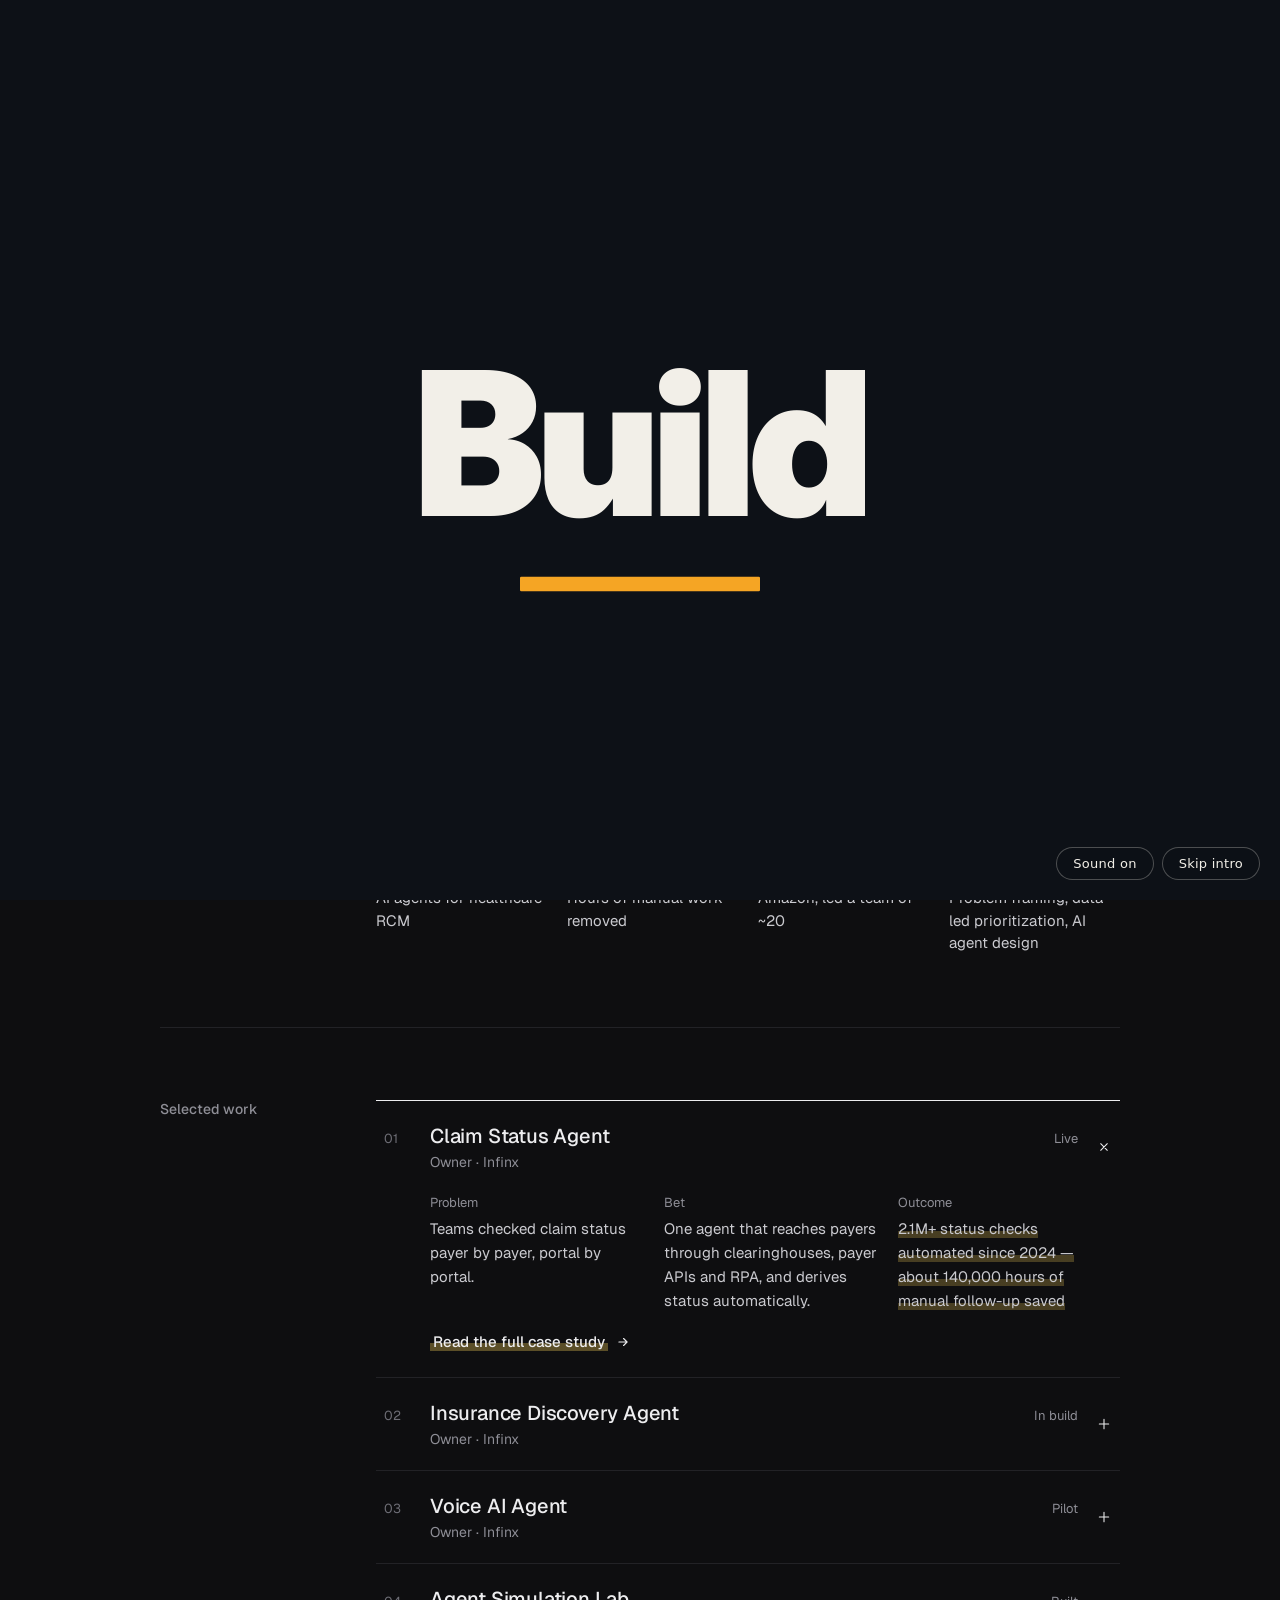
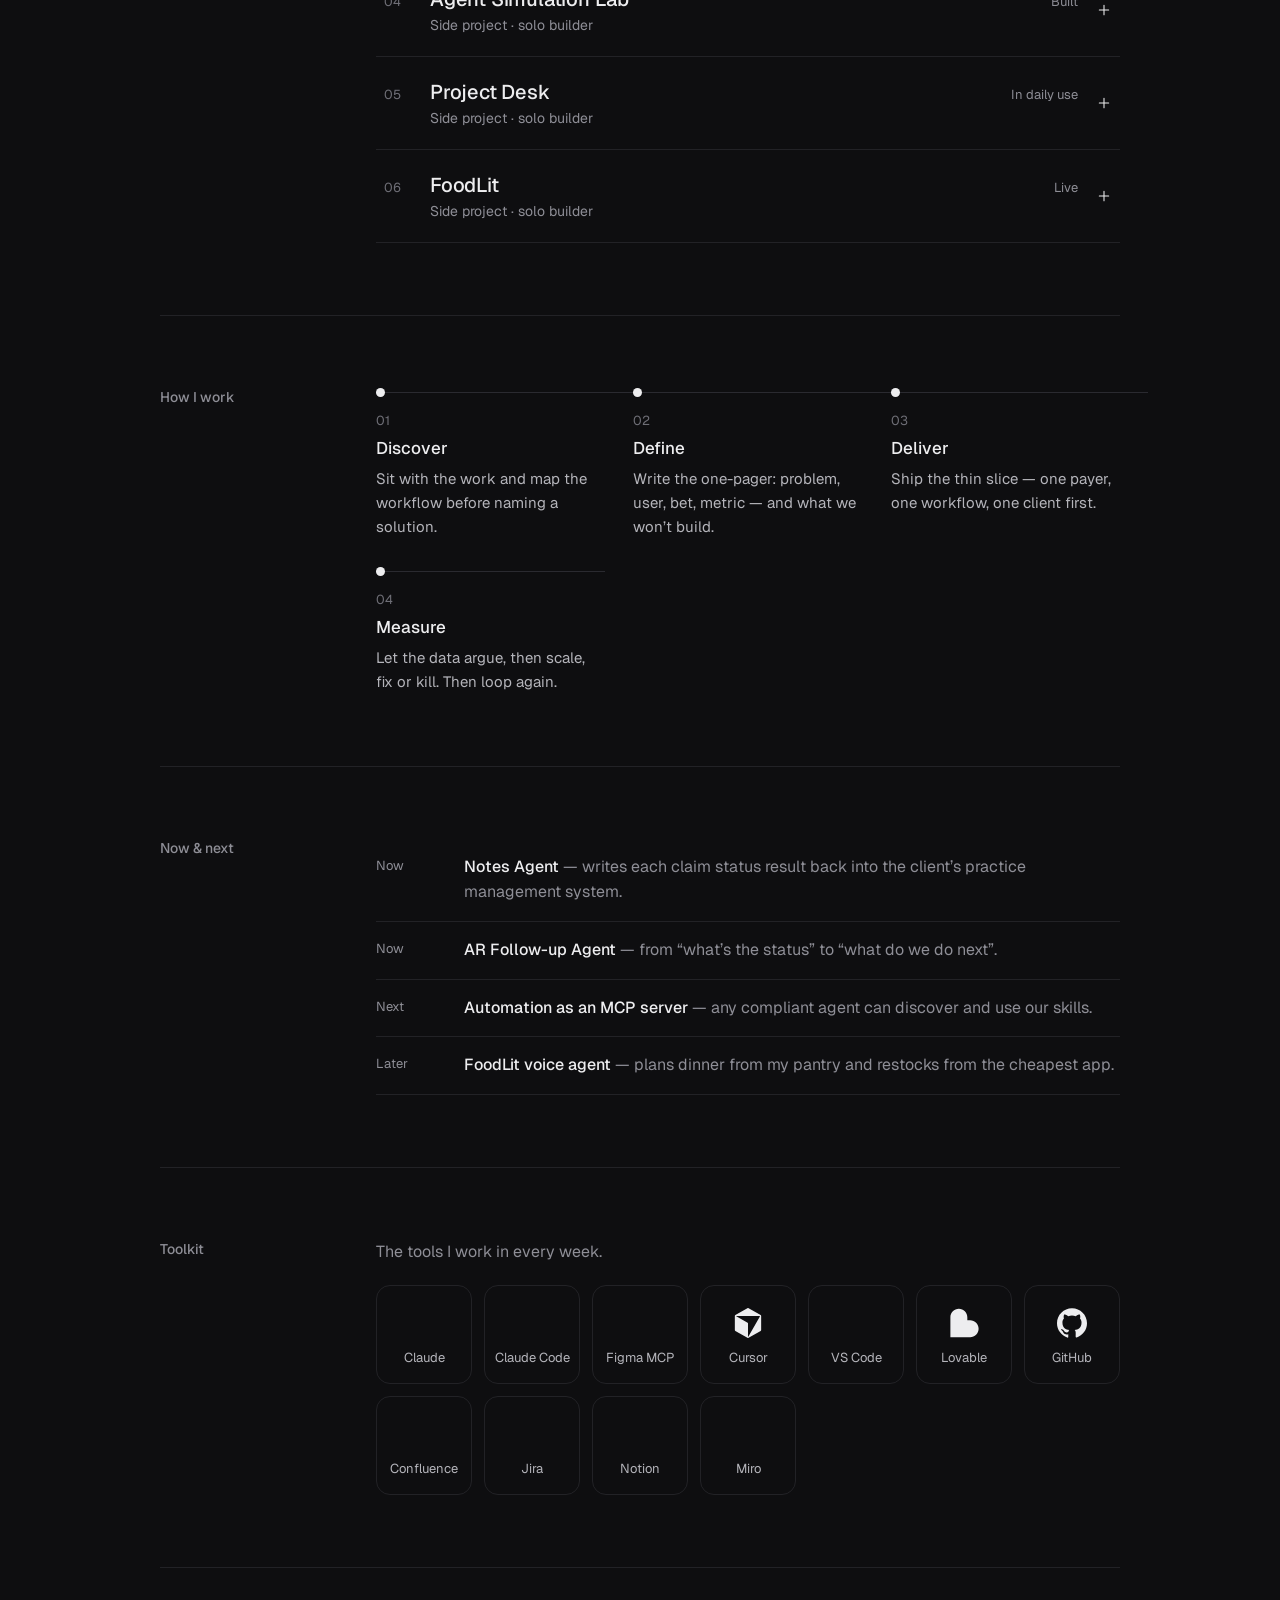
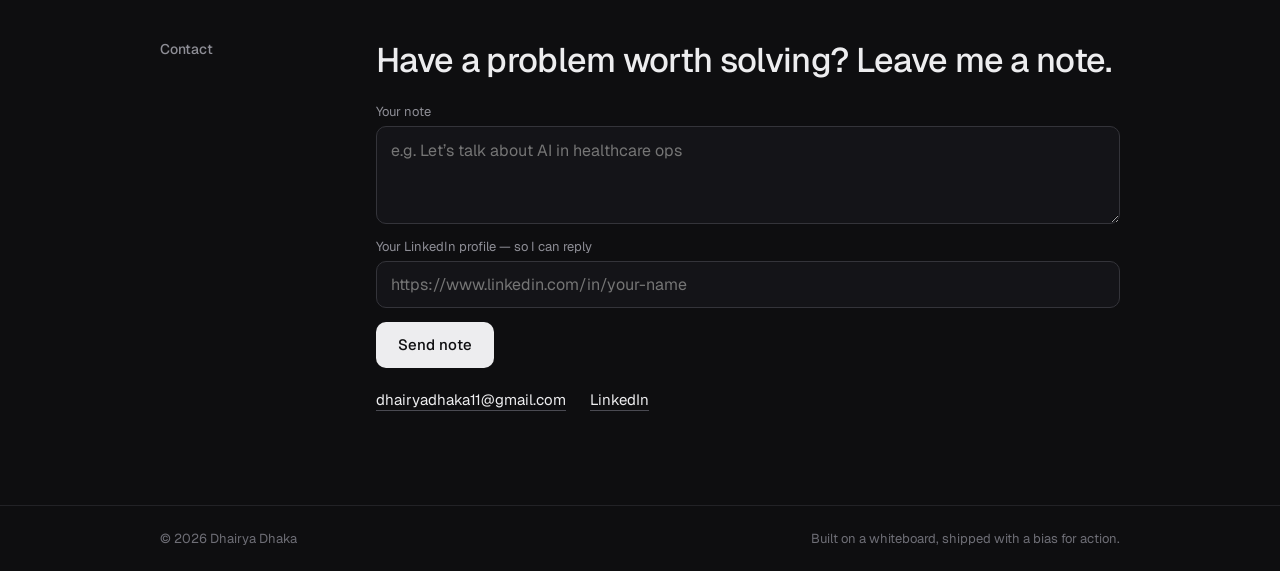
==== index.html @ f106514f "Add Toolkit section with tool logos to the homepage Co-Authored-By: Claude Opus 5.5 <noreply@anthrop" ====
<!doctype html>
<html lang="en">
<head>
<meta charset="utf-8">
<meta name="viewport" content="width=device-width, initial-scale=1">
<script src="intro/intro.js" data-design="build"></script>
<title>Dhairya Dhaka — Product Manager</title>
<meta name="description" content="Dhairya Dhaka — Product Manager building AI agents for healthcare operations.">
<link rel="preconnect" href="https://fonts.googleapis.com">
<link href="https://fonts.googleapis.com/css2?family=Geist:wght@300;400;500;600&amp;family=Caveat:wght@600&amp;display=swap" rel="stylesheet">
<style>
body{margin:0;background:#FFFFFF}
html{scroll-behavior:smooth}
section[id]{scroll-margin-top:84px}
a{color:inherit}
button{font:inherit;color:inherit}
.m-link{text-decoration:none;color:#6B6B70;transition:color .15s ease}
.m-link:hover{color:#18181B}
.m-row{transition:background .2s ease}
.m-row:hover{background:#FAFAF8}
.m-acc{display:grid;grid-template-rows:0fr;transition:grid-template-rows .45s cubic-bezier(.2,.8,.2,1),opacity .3s ease;opacity:0}
.m-acc.open{grid-template-rows:1fr;opacity:1}
.m-acc>div{overflow:hidden}
.m-plus{transition:transform .35s cubic-bezier(.2,.8,.2,1)}
.m-plus.open{transform:rotate(45deg)}
.m-btn{transition:transform .2s ease,background .2s ease}
.m-btn:hover{transform:translateY(-1px)}
@supports (animation-timeline: view()){
.m-in{animation:mIn linear both;animation-timeline:view();animation-range:entry 0% cover 22%}
@keyframes mIn{from{opacity:0;translate:0 24px}to{opacity:1;translate:0 0}}
}
/* ---------- motion ---------- */
.h-up{animation:hUp .8s cubic-bezier(.2,.8,.2,1) backwards;animation-delay:var(--d,0s)}
@keyframes hUp{from{opacity:0;translate:0 18px}}
.w{display:inline-block;overflow:hidden;vertical-align:bottom;padding-bottom:.12em;margin-bottom:-.12em}
.w>span{display:inline-block;animation:wUp .9s cubic-bezier(.2,.8,.2,1) backwards;animation-delay:var(--d,0s)}
@keyframes wUp{from{transform:translateY(115%)}}
.hl-sweep{background-repeat:no-repeat;background-size:100% 100%;animation:hlSweep .9s cubic-bezier(.65,0,.35,1) backwards;animation-delay:1.05s}
@keyframes hlSweep{from{background-size:0% 100%}}
.ph-in{animation:phIn 1.2s cubic-bezier(.2,.8,.2,1) backwards .25s}
@keyframes phIn{from{clip-path:inset(100% 0 0 0 round 14px);scale:1.08}to{clip-path:inset(0 0 0 0 round 14px);scale:1}}
.ph-tilt{transition:transform .5s cubic-bezier(.2,.8,.2,1);will-change:transform}
.tag-pop{animation:tagPop .6s cubic-bezier(.34,1.56,.64,1) backwards 1.3s;transition:rotate .3s ease}
@keyframes tagPop{from{opacity:0;transform:scale(.4)}}
figure:hover .tag-pop{rotate:3deg}
.m-nav{position:relative}
.m-nav::after{content:"";position:absolute;left:0;right:0;bottom:-6px;height:1.5px;background:#18181B;transform:scaleX(0);transform-origin:left;transition:transform .35s cubic-bezier(.2,.8,.2,1)}
.m-nav:hover::after,.m-nav.is-active::after{transform:scaleX(1)}
.m-link.is-active{color:#18181B}
.m-progress{position:absolute;left:0;right:0;bottom:-1px;height:2px;background:#18181B;transform:scaleX(0);transform-origin:0 50%}
.m-sec{position:relative}
.m-sec::before{content:"";position:absolute;left:0;top:-1px;height:1px;width:160px;background:#18181B;transform:scaleX(0);transform-origin:left}
.m-row .m-title{display:inline-block;transition:transform .35s cubic-bezier(.2,.8,.2,1)}
.m-row:hover .m-title{transform:translateX(6px)}
.m-row .m-num{transition:color .2s ease}
.m-row:hover .m-num{color:#18181B}
.m-btn svg{transition:transform .25s cubic-bezier(.2,.8,.2,1)}
a.m-case svg{transition:transform .25s cubic-bezier(.2,.8,.2,1)}
a.m-case:hover svg{transform:translateX(4px)}
a.m-case{text-decoration:underline;text-underline-offset:5px;text-decoration-color:transparent;transition:text-decoration-color .2s ease}
a.m-case:hover{text-decoration-color:currentColor}
.m-btn:hover svg{transform:translateX(3px)}
.m-field{transition:border-color .2s ease,box-shadow .25s ease}
.m-field:focus{outline:none;border-color:#18181B;box-shadow:0 0 0 4px rgba(24,24,27,0.08)}
.m-step{position:relative;padding-top:24px}
.m-step::before{content:"";position:absolute;left:0;right:-28px;top:4px;height:1px;background:#E4E4E0}
.m-step:last-child::before{right:0}
.m-dot{position:absolute;left:0;top:0;width:9px;height:9px;border-radius:50%;background:#18181B}
@supports (animation-timeline: scroll()){
.m-progress{animation:mProg linear both;animation-timeline:scroll(root)}
@keyframes mProg{to{transform:scaleX(1)}}
}
@supports (animation-timeline: view()){
.m-sec::before{animation:mRule linear both;animation-timeline:view();animation-range:entry 10% cover 30%}
@keyframes mRule{to{transform:scaleX(1)}}
.m-st{animation:mIn linear both;animation-timeline:view();animation-range:entry calc(var(--i,0) * 4%) cover calc(18% + var(--i,0) * 4%)}
.m-dot{animation:mDot linear both;animation-timeline:view();animation-range:entry calc(20% + var(--i,0) * 6%) cover calc(30% + var(--i,0) * 6%)}
@keyframes mDot{from{transform:scale(0)}to{transform:scale(1)}}
}
.m-tool{transition:border-color .2s ease,background .2s ease}
.m-tool:hover{border-color:#C9C9C4;background:#FAFAF8}
.m-logo{display:block;width:30px;height:30px;background:currentColor;-webkit-mask:var(--logo) center/contain no-repeat;mask:var(--logo) center/contain no-repeat;transition:transform .35s cubic-bezier(.2,.8,.2,1)}
.m-tool:hover .m-logo{transform:translateY(-2px)}
.m-theme{opacity:.75;transition:opacity .2s ease,transform .35s cubic-bezier(.2,.8,.2,1)}
.m-theme:hover{opacity:1;transform:rotate(-18deg)}
@media (prefers-reduced-motion: reduce){
html{scroll-behavior:auto}
*,*::before,*::after{animation:none !important;transition:none !important}
}
</style>
</head>
<body>
<div id="root"></div>
<script src="assets/react.production.min.js"></script>
<script src="assets/react-dom.production.min.js"></script>
<script>

var h=React.createElement;
function L(S,p){var parts=p.split('.'),v=S;for(var i=0;i<parts.length;i++){if(v==null)return undefined;v=v[parts[i]];}return v;}
function T(v){return v==null||v===false?'':String(v);}
function ST(css){var o={};if(!css)return o;String(css).split(';').forEach(function(d){var i=d.indexOf(':');if(i<0)return;var k=d.slice(0,i).trim(),v=d.slice(i+1).trim();if(!k)return;if(k.indexOf('--')!==0){if(k.indexOf('-webkit-')===0)k='Webkit'+k.slice(8);else if(k.indexOf('-moz-')===0)k='Moz'+k.slice(5);k=k.replace(/-([a-z])/g,function(m,c){return c.toUpperCase();});}o[k]=v;});return o;}
class DCLogic extends React.Component{render(){var S=this.renderVals();return TEMPLATE(S);}}
function TEMPLATE(S){return h("div",{style:ST("font-family: 'Geist', system-ui, sans-serif; color: #18181B; background: #FFFFFF; min-height: 100vh")},h("header",{style:ST("position: sticky; top: 0; z-index: 50; background: rgba(255,255,255,0.88); backdrop-filter: blur(10px); -webkit-backdrop-filter: blur(10px); border-bottom: 1px solid #EFEFEC")},h("nav",{style:ST("max-width: 960px; margin: 0 auto; padding: 16px 24px; display: flex; flex-wrap: wrap; justify-content: space-between; align-items: center; gap: 12px")},h("a",{"href":"#top","onClick":L(S,"jump"),style:ST("text-decoration: none; display: flex; align-items: center; gap: 10px; font-weight: 500; font-size: 15px")},h("span",{"aria-hidden":"true",style:ST("width: 14px; height: 14px; background: #FFE58A; border: 1px solid #18181B; rotate: -6deg")}),"Dhairya Dhaka"),h("div",{style:ST("display: flex; flex-wrap: wrap; gap: 24px; font-size: 14px")},h("a",{"className":("m-link m-nav "+T(L(S,"nav.about"))+""),"href":"#about","onClick":L(S,"jump")},"About"),h("a",{"className":("m-link m-nav "+T(L(S,"nav.work"))+""),"href":"#work","onClick":L(S,"jump")},"Work"),h("a",{"className":("m-link m-nav "+T(L(S,"nav.approach"))+""),"href":"#approach","onClick":L(S,"jump")},"Approach"),h("a",{"className":("m-link m-nav "+T(L(S,"nav.now"))+""),"href":"#now","onClick":L(S,"jump")},"Now"),h("a",{"className":("m-link m-nav "+T(L(S,"nav.contact"))+""),"href":"#contact","onClick":L(S,"jump"),style:ST("color: #18181B; font-weight: 500")},"Contact"),h("a",{"className":"m-theme","href":"dark.html",ref:L(S,"setThemeLink"),"onClick":L(S,"themeClick"),"aria-label":"Switch to dark mode","title":"Switch to dark mode",style:ST("display: inline-flex; align-items: center; justify-content: center; width: 34px; height: 34px; margin: -8px 0; border: 1px solid currentColor; border-radius: 999px; color: #18181B; text-decoration: none")},h("svg",{"width":"16","height":"16","viewBox":"0 0 24 24","fill":"none","stroke":"currentColor","strokeWidth":"1.8","strokeLinecap":"round","strokeLinejoin":"round","aria-hidden":"true"},h("path",{"d":"M20 14.5A8 8 0 0 1 9.5 4a8 8 0 1 0 10.5 10.5z"}))))),h("div",{"className":"m-progress","aria-hidden":"true"})),h("main",{style:ST("max-width: 960px; margin: 0 auto; padding: 0 24px")},h("section",{"id":"top",style:ST("padding: 112px 0 96px; display: flex; flex-wrap: wrap; gap: 40px; align-items: flex-end; justify-content: space-between")},h("div",{style:ST("flex: 1 1 480px; min-width: 0; display: flex; flex-direction: column; gap: 24px")},h("span",{"className":"h-up",style:ST("--d: .05s; font-size: 14px; color: #6B6B70")},"Product Manager · Pune, India"),h("h1",{style:ST("margin: 0; font-size: clamp(40px, 6vw, 64px); font-weight: 500; line-height: 1.05; letter-spacing: -0.035em")},h("span",{"className":"w"},h("span",{style:ST("--d: .12s")},"I"))," ",h("span",{"className":"w"},h("span",{style:ST("--d: .18s")},"turn"))," ",h("span",{"className":"w"},h("span",{style:ST("--d: .24s")},"messy"))," ",h("span",{"className":"w"},h("span",{style:ST("--d: .30s")},"whiteboards"))," ",h("span",{"className":"w"},h("span",{style:ST("--d: .36s")},"into"))," ",h("span",{"className":"w"},h("span",{style:ST("--d: .44s")},h("span",{"className":"hl-sweep",style:ST("background: linear-gradient(transparent 60%, #FFE58A 60%); padding: 0 2px")},"shipped products.")))),h("p",{"className":"h-up",style:ST("--d: .6s; margin: 0; font-size: 18px; line-height: 1.65; color: #4A4A50; max-width: 520px")},"Product Manager at Infinx Healthcare, building AI agents that take the busywork out of healthcare revenue cycle."),h("div",{"className":"h-up",style:ST("--d: .75s; display: flex; flex-wrap: wrap; gap: 20px; align-items: center; margin-top: 4px")},h("a",{"className":"m-btn","href":"#work","onClick":L(S,"jump"),style:ST("text-decoration: none; background: #18181B; color: #FFFFFF; font-size: 15px; font-weight: 500; padding: 13px 20px; border-radius: 10px; display: inline-flex; align-items: center; gap: 8px")},"See my work ",h("svg",{"width":"14","height":"14","viewBox":"0 0 24 24","fill":"none","stroke":"currentColor","strokeWidth":"2","strokeLinecap":"round","strokeLinejoin":"round","aria-hidden":"true"},h("path",{"d":"M5 12h14M13 6l6 6-6 6"}))),h("a",{"className":"m-link","href":"#contact","onClick":L(S,"jump"),style:ST("font-size: 15px; color: #18181B; text-decoration: underline; text-underline-offset: 5px; text-decoration-color: #C9C9C4")},"Get in touch"))),h("figure",{"className":"ph-tilt",ref:L(S,"setFig"),"onMouseMove":L(S,"tilt"),"onMouseLeave":L(S,"untilt"),style:ST("flex: 0 0 auto; margin: 0; position: relative")},h("img",{"className":"ph-in","src":"assets/dhairya.jpg","alt":"Portrait of Dhairya Dhaka",style:ST("display: block; width: 200px; height: 240px; object-fit: cover; object-position: 50% 28%; border-radius: 14px; filter: grayscale(1)")}),h("figcaption",{"className":"tag-pop",style:ST("position: absolute; right: -14px; bottom: -18px; font-family: 'Caveat', cursive; font-size: 22px; background: #FFE58A; padding: 2px 10px; rotate: -4deg")},"hi, I’m Dhairya"))),h("section",{"id":"about","className":"m-in m-sec",style:ST("padding: 72px 0; border-top: 1px solid #EFEFEC; display: flex; flex-wrap: wrap; gap: 24px 56px")},h("h2",{style:ST("flex: 0 0 160px; margin: 0; font-size: 14px; font-weight: 500; color: #6B6B70")},"About"),h("div",{style:ST("flex: 1 1 480px; min-width: 0; display: flex; flex-direction: column; gap: 18px; font-size: 17px; line-height: 1.75; color: #33333A")},h("p",{style:ST("margin: 0")},"I own the Claim Status Agent at Infinx, work on the Eligibility & Benefits Agent, and build AI agents that take repetitive work off revenue cycle and prior authorization teams."),h("p",{style:ST("margin: 0")},"Before product, I led a team of ~20 in quality operations at Amazon. That’s where I learned to obsess over defects, process and the customer on the other end."),h("dl",{style:ST("margin: 12px 0 0; display: grid; grid-template-columns: repeat(auto-fit, minmax(150px, 1fr)); gap: 20px; font-size: 15px; line-height: 1.5")},h("div",null,h("dt",{style:ST("font-size: 13px; color: #6B6B70; margin-bottom: 4px")},"Focus"),h("dd",{style:ST("margin: 0")},"AI agents for healthcare RCM")),h("div",null,h("dt",{style:ST("font-size: 13px; color: #6B6B70; margin-bottom: 4px")},"North star"),h("dd",{style:ST("margin: 0")},"Hours of manual follow-up removed")),h("div",null,h("dt",{style:ST("font-size: 13px; color: #6B6B70; margin-bottom: 4px")},"Before"),h("dd",{style:ST("margin: 0")},"Amazon, led a team of ~20"))))),h("section",{"id":"work","className":"m-in m-sec",style:ST("padding: 72px 0; border-top: 1px solid #EFEFEC; display: flex; flex-wrap: wrap; gap: 24px 56px")},h("h2",{style:ST("flex: 0 0 160px; margin: 0; font-size: 14px; font-weight: 500; color: #6B6B70")},"Selected work"),h("div",{style:ST("flex: 1 1 480px; min-width: 0; display: flex; flex-direction: column; border-top: 1px solid #18181B")},(L(S,"cases")||[]).map(function(it,i){return (function(S){return h(React.Fragment,{key:i},h("div",{"className":"m-st",style:ST(("--i: "+T(L(S,"$index"))+"; border-bottom: 1px solid #EFEFEC"))},h("button",{"type":"button","className":"m-row","onClick":L(S,"c.toggle"),"aria-expanded":L(S,"c.expanded"),style:ST("width: 100%; background: transparent; border: 0; padding: 22px 8px; display: flex; align-items: baseline; gap: 18px; text-align: left; cursor: pointer")},h("span",{"className":"m-num",style:ST("flex: 0 0 28px; font-size: 13px; color: #9A9AA0")},T(L(S,"c.num"))),h("span",{style:ST("flex: 1 1 auto; min-width: 0; display: flex; flex-direction: column; gap: 4px")},h("span",{"className":"m-title",style:ST("font-size: 20px; font-weight: 500; letter-spacing: -0.01em")},T(L(S,"c.title"))),h("span",{style:ST("font-size: 14px; color: #6B6B70")},T(L(S,"c.role")))),h("span",{style:ST("flex: 0 0 auto; font-size: 13px; color: #6B6B70; white-space: nowrap")},T(L(S,"c.status"))),h("svg",{"className":L(S,"c.plusCls"),"width":"16","height":"16","viewBox":"0 0 24 24","fill":"none","stroke":"#18181B","strokeWidth":"1.6","strokeLinecap":"round","aria-hidden":"true",style:ST("flex: 0 0 auto; align-self: center")},h("path",{"d":"M12 5v14M5 12h14"}))),h("div",{"className":L(S,"c.accCls")},h("div",null,h("div",{style:ST("padding: 0 8px 18px 54px; display: grid; grid-template-columns: repeat(auto-fit, minmax(180px, 1fr)); gap: 20px; font-size: 15px; line-height: 1.6; color: #33333A")},h("div",null,h("div",{style:ST("font-size: 13px; color: #6B6B70; margin-bottom: 4px")},"Problem"),T(L(S,"c.problem"))),h("div",null,h("div",{style:ST("font-size: 13px; color: #6B6B70; margin-bottom: 4px")},"Bet"),T(L(S,"c.bet"))),h("div",null,h("div",{style:ST("font-size: 13px; color: #6B6B70; margin-bottom: 4px")},"Outcome"),h("span",{style:ST("background: linear-gradient(transparent 62%, #FFF1B8 62%)")},T(L(S,"c.outcome"))))),h("a",{"className":"m-case","href":L(S,"c.href"),style:ST("margin: 0 8px 26px 54px; text-decoration: none; display: inline-flex; align-items: center; gap: 8px; font-size: 15px; font-weight: 500")},"Read the full case study ",h("svg",{"width":"14","height":"14","viewBox":"0 0 24 24","fill":"none","stroke":"currentColor","strokeWidth":"2","strokeLinecap":"round","strokeLinejoin":"round","aria-hidden":"true"},h("path",{"d":"M5 12h14M13 6l6 6-6 6"})))))));})(Object.assign({},S,{"c":it,$index:i}));}))),h("section",{"id":"approach","className":"m-in m-sec",style:ST("padding: 72px 0; border-top: 1px solid #EFEFEC; display: flex; flex-wrap: wrap; gap: 24px 56px")},h("h2",{style:ST("flex: 0 0 160px; margin: 0; font-size: 14px; font-weight: 500; color: #6B6B70")},"How I work"),h("ol",{style:ST("flex: 1 1 480px; min-width: 0; margin: 0; padding: 0; list-style: none; display: grid; grid-template-columns: repeat(auto-fit, minmax(180px, 1fr)); gap: 28px")},h("li",{"className":"m-step m-st",style:ST("--i: 0; display: flex; flex-direction: column; gap: 8px")},h("span",{"className":"m-dot","aria-hidden":"true",style:ST("--i: 0")}),h("span",{style:ST("font-size: 13px; color: #9A9AA0")},"01"),h("span",{style:ST("font-size: 17px; font-weight: 500")},"Discover"),h("span",{style:ST("font-size: 15px; line-height: 1.6; color: #4A4A50")},"Sit with the work and map the workflow before naming a solution.")),h("li",{"className":"m-step m-st",style:ST("--i: 1; display: flex; flex-direction: column; gap: 8px")},h("span",{"className":"m-dot","aria-hidden":"true",style:ST("--i: 1")}),h("span",{style:ST("font-size: 13px; color: #9A9AA0")},"02"),h("span",{style:ST("font-size: 17px; font-weight: 500")},"Define"),h("span",{style:ST("font-size: 15px; line-height: 1.6; color: #4A4A50")},"Write the one-pager: problem, user, bet, metric — and what we won’t build.")),h("li",{"className":"m-step m-st",style:ST("--i: 2; display: flex; flex-direction: column; gap: 8px")},h("span",{"className":"m-dot","aria-hidden":"true",style:ST("--i: 2")}),h("span",{style:ST("font-size: 13px; color: #9A9AA0")},"03"),h("span",{style:ST("font-size: 17px; font-weight: 500")},"Deliver"),h("span",{style:ST("font-size: 15px; line-height: 1.6; color: #4A4A50")},"Ship the thin slice — one payer, one workflow, one client first.")),h("li",{"className":"m-step m-st",style:ST("--i: 3; display: flex; flex-direction: column; gap: 8px")},h("span",{"className":"m-dot","aria-hidden":"true",style:ST("--i: 3")}),h("span",{style:ST("font-size: 13px; color: #9A9AA0")},"04"),h("span",{style:ST("font-size: 17px; font-weight: 500")},"Measure"),h("span",{style:ST("font-size: 15px; line-height: 1.6; color: #4A4A50")},"Let the data argue, then scale, fix or kill. Then loop again.")))),h("section",{"id":"now","className":"m-in m-sec",style:ST("padding: 72px 0; border-top: 1px solid #EFEFEC; display: flex; flex-wrap: wrap; gap: 24px 56px")},h("h2",{style:ST("flex: 0 0 160px; margin: 0; font-size: 14px; font-weight: 500; color: #6B6B70")},"Now & next"),h("div",{style:ST("flex: 1 1 480px; min-width: 0; display: flex; flex-direction: column")},h("div",{"className":"m-st",style:ST("--i: 0; display: flex; flex-wrap: wrap; gap: 6px 24px; padding: 16px 0; border-bottom: 1px solid #EFEFEC")},h("span",{style:ST("flex: 0 0 64px; font-size: 13px; color: #6B6B70; padding-top: 2px")},"Now"),h("span",{style:ST("flex: 1 1 300px; font-size: 16px; line-height: 1.55")},h("strong",{style:ST("font-weight: 500")},"Notes Agent")," ",h("span",{style:ST("color: #6B6B70")},"— writes each claim status result back into the client’s practice management system."))),h("div",{"className":"m-st",style:ST("--i: 1; display: flex; flex-wrap: wrap; gap: 6px 24px; padding: 16px 0; border-bottom: 1px solid #EFEFEC")},h("span",{style:ST("flex: 0 0 64px; font-size: 13px; color: #6B6B70; padding-top: 2px")},"Now"),h("span",{style:ST("flex: 1 1 300px; font-size: 16px; line-height: 1.55")},h("strong",{style:ST("font-weight: 500")},"AR Follow-up Agent")," ",h("span",{style:ST("color: #6B6B70")},"— from “what’s the status” to “what do we do next”."))),h("div",{"className":"m-st",style:ST("--i: 2; display: flex; flex-wrap: wrap; gap: 6px 24px; padding: 16px 0; border-bottom: 1px solid #EFEFEC")},h("span",{style:ST("flex: 0 0 64px; font-size: 13px; color: #6B6B70; padding-top: 2px")},"Next"),h("span",{style:ST("flex: 1 1 300px; font-size: 16px; line-height: 1.55")},h("strong",{style:ST("font-weight: 500")},"Automation as an MCP server")," ",h("span",{style:ST("color: #6B6B70")},"— any compliant agent can discover and use our skills."))),h("div",{"className":"m-st",style:ST("--i: 3; display: flex; flex-wrap: wrap; gap: 6px 24px; padding: 16px 0; border-bottom: 1px solid #EFEFEC")},h("span",{style:ST("flex: 0 0 64px; font-size: 13px; color: #6B6B70; padding-top: 2px")},"Later"),h("span",{style:ST("flex: 1 1 300px; font-size: 16px; line-height: 1.55")},h("strong",{style:ST("font-weight: 500")},"FoodLit voice agent")," ",h("span",{style:ST("color: #6B6B70")},"— plans dinner from my pantry and restocks from the cheapest app."))))),h("section",{"id":"tools","className":"m-in m-sec",style:ST("padding: 72px 0; border-top: 1px solid #EFEFEC; display: flex; flex-wrap: wrap; gap: 24px 56px")},h("h2",{style:ST("flex: 0 0 160px; margin: 0; font-size: 14px; font-weight: 500; color: #6B6B70")},"Toolkit"),h("div",{style:ST("flex: 1 1 480px; min-width: 0; display: flex; flex-direction: column; gap: 20px")},h("p",{style:ST("margin: 0; font-size: 16px; line-height: 1.55; color: #6B6B70")},"The tools I work in every week."),h("ul",{style:ST("list-style: none; margin: 0; padding: 0; display: grid; grid-template-columns: repeat(auto-fill, minmax(96px, 1fr)); gap: 12px")},h("li",{"className":"m-tool m-st",style:ST("--i: 0; display: flex; flex-direction: column; align-items: center; gap: 12px; padding: 22px 8px 16px; border: 1px solid #EFEFEC; border-radius: 14px; text-align: center")},h("span",{"className":"m-logo","aria-hidden":"true",style:ST("--logo: url(assets/tools/claude.svg); color: #18181B")}),h("span",{style:ST("font-size: 13px; line-height: 1.3; color: #4A4A50")},"Claude")),h("li",{"className":"m-tool m-st",style:ST("--i: 1; display: flex; flex-direction: column; align-items: center; gap: 12px; padding: 22px 8px 16px; border: 1px solid #EFEFEC; border-radius: 14px; text-align: center")},h("span",{"className":"m-logo","aria-hidden":"true",style:ST("--logo: url(assets/tools/claudecode.svg); color: #18181B")}),h("span",{style:ST("font-size: 13px; line-height: 1.3; color: #4A4A50")},"Claude Code")),h("li",{"className":"m-tool m-st",style:ST("--i: 2; display: flex; flex-direction: column; align-items: center; gap: 12px; padding: 22px 8px 16px; border: 1px solid #EFEFEC; border-radius: 14px; text-align: center")},h("span",{"className":"m-logo","aria-hidden":"true",style:ST("--logo: url(assets/tools/figma.svg); color: #18181B")}),h("span",{style:ST("font-size: 13px; line-height: 1.3; color: #4A4A50")},"Figma MCP")),h("li",{"className":"m-tool m-st",style:ST("--i: 3; display: flex; flex-direction: column; align-items: center; gap: 12px; padding: 22px 8px 16px; border: 1px solid #EFEFEC; border-radius: 14px; text-align: center")},h("span",{"className":"m-logo","aria-hidden":"true",style:ST("--logo: url(assets/tools/cursor.svg); color: #18181B")}),h("span",{style:ST("font-size: 13px; line-height: 1.3; color: #4A4A50")},"Cursor")),h("li",{"className":"m-tool m-st",style:ST("--i: 4; display: flex; flex-direction: column; align-items: center; gap: 12px; padding: 22px 8px 16px; border: 1px solid #EFEFEC; border-radius: 14px; text-align: center")},h("span",{"className":"m-logo","aria-hidden":"true",style:ST("--logo: url(assets/tools/vscode.svg); color: #18181B")}),h("span",{style:ST("font-size: 13px; line-height: 1.3; color: #4A4A50")},"VS Code")),h("li",{"className":"m-tool m-st",style:ST("--i: 5; display: flex; flex-direction: column; align-items: center; gap: 12px; padding: 22px 8px 16px; border: 1px solid #EFEFEC; border-radius: 14px; text-align: center")},h("span",{"className":"m-logo","aria-hidden":"true",style:ST("--logo: url(assets/tools/lovable.svg); color: #18181B")}),h("span",{style:ST("font-size: 13px; line-height: 1.3; color: #4A4A50")},"Lovable")),h("li",{"className":"m-tool m-st",style:ST("--i: 6; display: flex; flex-direction: column; align-items: center; gap: 12px; padding: 22px 8px 16px; border: 1px solid #EFEFEC; border-radius: 14px; text-align: center")},h("span",{"className":"m-logo","aria-hidden":"true",style:ST("--logo: url(assets/tools/github.svg); color: #18181B")}),h("span",{style:ST("font-size: 13px; line-height: 1.3; color: #4A4A50")},"GitHub")),h("li",{"className":"m-tool m-st",style:ST("--i: 7; display: flex; flex-direction: column; align-items: center; gap: 12px; padding: 22px 8px 16px; border: 1px solid #EFEFEC; border-radius: 14px; text-align: center")},h("span",{"className":"m-logo","aria-hidden":"true",style:ST("--logo: url(assets/tools/confluence.svg); color: #18181B")}),h("span",{style:ST("font-size: 13px; line-height: 1.3; color: #4A4A50")},"Confluence")),h("li",{"className":"m-tool m-st",style:ST("--i: 8; display: flex; flex-direction: column; align-items: center; gap: 12px; padding: 22px 8px 16px; border: 1px solid #EFEFEC; border-radius: 14px; text-align: center")},h("span",{"className":"m-logo","aria-hidden":"true",style:ST("--logo: url(assets/tools/jira.svg); color: #18181B")}),h("span",{style:ST("font-size: 13px; line-height: 1.3; color: #4A4A50")},"Jira")),h("li",{"className":"m-tool m-st",style:ST("--i: 9; display: flex; flex-direction: column; align-items: center; gap: 12px; padding: 22px 8px 16px; border: 1px solid #EFEFEC; border-radius: 14px; text-align: center")},h("span",{"className":"m-logo","aria-hidden":"true",style:ST("--logo: url(assets/tools/notion.svg); color: #18181B")}),h("span",{style:ST("font-size: 13px; line-height: 1.3; color: #4A4A50")},"Notion")),h("li",{"className":"m-tool m-st",style:ST("--i: 10; display: flex; flex-direction: column; align-items: center; gap: 12px; padding: 22px 8px 16px; border: 1px solid #EFEFEC; border-radius: 14px; text-align: center")},h("span",{"className":"m-logo","aria-hidden":"true",style:ST("--logo: url(assets/tools/miro.svg); color: #18181B")}),h("span",{style:ST("font-size: 13px; line-height: 1.3; color: #4A4A50")},"Miro"))))),h("section",{"id":"contact","className":"m-in m-sec",style:ST("padding: 72px 0 96px; border-top: 1px solid #EFEFEC; display: flex; flex-wrap: wrap; gap: 24px 56px")},h("h2",{style:ST("flex: 0 0 160px; margin: 0; font-size: 14px; font-weight: 500; color: #6B6B70")},"Contact"),h("div",{style:ST("flex: 1 1 480px; min-width: 0; display: flex; flex-direction: column; gap: 22px")},h("p",{style:ST("margin: 0; font-size: clamp(26px, 3.4vw, 34px); font-weight: 500; line-height: 1.2; letter-spacing: -0.02em")},"Have a problem worth solving? Leave me a note."),h("form",{"onSubmit":L(S,"submitNote"),"noValidate":true,style:ST("position: relative; display: flex; flex-direction: column; gap: 14px")},h("label",{"htmlFor":"m-note",style:ST("font-size: 13px; color: #6B6B70")},"Your note"),h("textarea",{"className":"m-field","id":"m-note","rows":"3","maxLength":"280","value":L(S,"draft"),"onChange":L(S,"onDraft"),"placeholder":"e.g. Let’s talk about AI in healthcare ops",style:ST("box-sizing: border-box; padding: 12px 14px; font: inherit; font-size: 16px; line-height: 1.5; border: 1px solid #D9D9D4; border-radius: 10px; background: #FFFFFF; color: #18181B; resize: vertical; margin-top: -8px")}),h("label",{"htmlFor":"m-li",style:ST("font-size: 13px; color: #6B6B70")},"Your LinkedIn profile — so I can reply"),h("input",{"className":"m-field","id":"m-li","type":"url","inputMode":"url","autoComplete":"url","value":L(S,"linkedin"),"onChange":L(S,"onLinkedin"),"placeholder":"https://www.linkedin.com/in/your-name","aria-invalid":L(S,"liInvalid"),"aria-describedby":"m-msg",style:ST(L(S,"liStyle"))}),h("input",{"type":"text","name":"_gotcha","tabIndex":"-1","autoComplete":"off","value":L(S,"gotcha"),"onChange":L(S,"onGotcha"),"aria-hidden":"true",style:ST("position: absolute; left: -9999px; width: 1px; height: 1px; opacity: 0")}),h("div",{style:ST("display: flex; flex-wrap: wrap; align-items: center; gap: 16px")},h("button",{"type":"submit","className":"m-btn","disabled":L(S,"sending"),style:ST("min-height: 46px; padding: 12px 22px; background: #18181B; color: #FFFFFF; border: 0; border-radius: 10px; font-size: 15px; font-weight: 500; cursor: pointer")},T(L(S,"submitLabel"))),h("span",{"id":"m-msg","role":"status","aria-live":"polite",style:ST(L(S,"msgStyle"))},T(L(S,"formMsg"))))),h("div",{style:ST("display: flex; flex-wrap: wrap; gap: 24px; font-size: 15px")},h("a",{"className":"m-link","href":"mailto:dhairyadhaka11@gmail.com",style:ST("color: #18181B; text-decoration: underline; text-underline-offset: 5px; text-decoration-color: #C9C9C4")},"dhairyadhaka11@gmail.com"),h("a",{"className":"m-link","href":"https://www.linkedin.com/in/dhairya-dhaka/","target":"_blank","rel":"noopener noreferrer",style:ST("color: #18181B; text-decoration: underline; text-underline-offset: 5px; text-decoration-color: #C9C9C4")},"LinkedIn"))))),h("footer",{style:ST("border-top: 1px solid #EFEFEC")},h("div",{style:ST("max-width: 960px; margin: 0 auto; padding: 24px; display: flex; flex-wrap: wrap; justify-content: space-between; gap: 8px; font-size: 13px; color: #9A9AA0")},h("span",null,"© 2026 Dhairya Dhaka"),h("span",null,"Built on a whiteboard, shipped with a bias for action."))));}
class Component extends DCLogic {
constructor(props) {
super(props);
this.state = { active: '', open: { csa: true }, draft: '', linkedin: '', gotcha: '', formStatus: 'idle', formMsg: '' };
// Formspree endpoint: notes + LinkedIn links are emailed to Dhairya.
this.formEndpoint = 'https://formspree.io/f/xppqdjok';
// Inside the Claude design canvas the network is blocked, so the form runs in preview mode there.
let host = '';
try { host = window.location.hostname || ''; } catch (err) {}
this.previewMode = !host || /claude\.ai|claudeusercontent|anthropic/i.test(host);
}
componentDidMount() {
// Auto theme: dark from 7 pm to 7 am in the visitor's own timezone, light otherwise.
// A manual choice (the sun/moon button) wins for the rest of the visit.
try {
let choice = null;
try { choice = window.sessionStorage.getItem('dd-theme-choice'); } catch (err) {}
const h = new Date().getHours();
const want = choice || ((h >= 19 || h < 7) ? 'dark' : 'light');
if (want !== 'light' && this.themeLink) { this.autoSwitch = true; this.themeLink.click(); }
} catch (err) {}
try {
const secs = Array.prototype.slice.call(document.querySelectorAll('section[id]'));
this.io = new IntersectionObserver((entries) => {
entries.forEach((en) => { if (en.isIntersecting && en.target.id !== this.state.active) this.setState({ active: en.target.id }); });
}, { rootMargin: '-45% 0px -50% 0px' });
secs.forEach((el) => this.io.observe(el));
} catch (err) {}
}
componentWillUnmount() { try { if (this.io) this.io.disconnect(); } catch (err) {} }
renderVals() {
const s = this.state;
const data = [
{ id: 'csa', href: 'claim-status-agent.html', num: '01', title: 'Claim Status Agent', role: 'Owner · Infinx', status: 'Live',
problem: 'Teams checked claim status payer by payer, portal by portal.',
bet: 'One agent that reaches payers through clearinghouses, payer APIs and RPA, and derives status automatically.',
outcome: '2.1M+ status checks automated since 2024 — about 140,000 hours of manual follow-up saved' },
{ id: 'discovery', href: 'insurance-discovery-agent.html', num: '02', title: 'Insurance Discovery Agent', role: 'Owner · Infinx', status: 'In build',
problem: 'Claims stall when a patient’s active coverage is unknown.',
bet: 'One agent orchestrating multiple discovery APIs, callable by any product.',
outcome: '[RESULT, e.g. coverage found rate]' },
{ id: 'voice', href: 'voice-ai-agent.html', num: '03', title: 'Voice AI Agent', role: 'Owner · Infinx', status: 'Pilot',
problem: 'Some answers only come from calling the payer — and waiting on hold.',
bet: 'AI voice vendors make the call; we route the request and read the result.',
outcome: '[RESULT, e.g. calls handled without a human]' },
{ id: 'simlab', href: 'agent-simulation-lab.html', num: '04', title: 'Agent Simulation Lab', role: 'Side project · solo builder', status: 'Built',
problem: 'PMs can ideate agents but can’t test them end to end without engineering time, test environments and real data.',
bet: 'Nine specialist AI agents take an idea from plain English to PRD, build it, and stress-test it against fake copies of the systems it touches.',
outcome: 'An idea goes from plain English to a scored, decided run in one sitting — targets: under 2 hours, 20+ scenarios in under 5 minutes' },
{ id: 'pdesk', href: 'project-desk.html', num: '05', title: 'Project Desk', role: 'Side project · solo builder', status: 'In daily use',
problem: 'Most PM work — research, analysis, decisions, unblocking — never becomes a ticket or a page, so it can’t be measured or shown.',
bet: 'One live PM operating system, kept current by scheduled agents that read metrics, tickets and docs through MCP and write the weekly summary.',
outcome: 'Five projects and seven clients on one screen, with an AI-written weekly status — built with Claude in a few days' },
{ id: 'foodlit', href: 'foodlit.html', num: '06', title: 'FoodLit', role: 'Side project · solo builder', status: 'Live',
problem: 'Ordering in is the easy default — and a delivered dish costs about twice what it takes to cook it at home.',
bet: 'Snap a dish, get the recipe, and buy what’s missing at the cheapest price across Zepto, Blinkit and Instamart.',
outcome: '61 meals cooked instead of ordered · ₹10,469 kept from delivery in 2 months' }
];
const cases = data.map((c) => {
const o = !!s.open[c.id];
return { ...c, expanded: o ? 'true' : 'false', accCls: 'm-acc' + (o ? ' open' : ''), plusCls: 'm-plus' + (o ? ' open' : ''),
toggle: () => this.setState({ open: { ...this.state.open, [c.id]: !this.state.open[c.id] } }) };
});
const liBad = s.formStatus === 'error-li';
const msgColor = s.formStatus === 'sent' ? '#1A7F45' : (s.formStatus.indexOf('error') === 0 ? '#C92A2F' : '#6B6B70');
const act = (id) => (s.active === id ? 'is-active' : '');
return {
setThemeLink: (el) => { this.themeLink = el; },
themeClick: () => {
if (this.autoSwitch) { this.autoSwitch = false; return; }
try { window.sessionStorage.setItem('dd-theme-choice', 'dark'); } catch (err) {}
},
nav: { about: act('about'), work: act('work'), approach: act('approach'), now: act('now'), contact: act('contact') },
setFig: (el) => { this.figEl = el; },
tilt: (e) => {
const el = this.figEl; if (!el) return;
let reduce = false;
try { reduce = window.matchMedia('(prefers-reduced-motion: reduce)').matches; } catch (err) {}
if (reduce) return;
const r = el.getBoundingClientRect();
const px = (e.clientX - r.left) / r.width - 0.5, py = (e.clientY - r.top) / r.height - 0.5;
el.style.transform = 'perspective(700px) rotateY(' + (px * 12).toFixed(2) + 'deg) rotateX(' + (-py * 12).toFixed(2) + 'deg) scale(1.02)';
},
untilt: () => { if (this.figEl) this.figEl.style.transform = ''; },
cases,
draft: s.draft, linkedin: s.linkedin, gotcha: s.gotcha, formMsg: s.formMsg,
liInvalid: liBad ? 'true' : 'false',
liStyle: 'box-sizing: border-box; min-height: 46px; padding: 12px 14px; font: inherit; font-size: 16px; border: 1px solid ' + (liBad ? '#C92A2F' : '#D9D9D4') + '; border-radius: 10px; background: #FFFFFF; color: #18181B; margin-top: -8px;',
msgStyle: 'font-size: 14px; color: ' + msgColor + ';',
sending: s.formStatus === 'sending',
submitLabel: s.formStatus === 'sending' ? 'Sending…' : (s.formStatus === 'sent' ? 'Sent ✓' : 'Send note'),
jump: (e) => {
const href = e.currentTarget.getAttribute('href') || '';
if (href.length < 2 || href.charAt(0) !== '#') return;
const el = document.getElementById(href.slice(1));
if (!el) return;
e.preventDefault();
let reduce = false;
try { reduce = window.matchMedia('(prefers-reduced-motion: reduce)').matches; } catch (err) {}
el.scrollIntoView({ behavior: reduce ? 'auto' : 'smooth', block: 'start' });
},
onDraft: (e) => this.setState({ draft: e.target.value, formStatus: this.state.formStatus === 'error-note' ? 'idle' : this.state.formStatus }),
onLinkedin: (e) => this.setState({ linkedin: e.target.value, formStatus: this.state.formStatus === 'error-li' ? 'idle' : this.state.formStatus }),
onGotcha: (e) => this.setState({ gotcha: e.target.value }),
submitNote: (e) => {
if (e && e.preventDefault) e.preventDefault();
if (this.state.formStatus === 'sending') return;
const note = (this.state.draft || '').trim();
let li = (this.state.linkedin || '').trim();
if (!note) { this.setState({ formStatus: 'error-note', formMsg: 'Write a note first.' }); return; }
if (li && !/^https?:\/\//i.test(li)) li = 'https://' + li;
const m = li.match(/^https?:\/\/([a-z]{2,3}\.)?linkedin\.com\/(in|pub)\/([A-Za-z0-9\-_%.]+)\/?(\?.*)?$/i);
if (!m) { this.setState({ formStatus: 'error-li', formMsg: 'Add your LinkedIn profile link, like linkedin.com/in/your-name.' }); return; }
const finish = (ok, msg) => {
if (!ok) { this.setState({ formStatus: 'error-send', formMsg: msg }); return; }
this.setState({ draft: '', linkedin: '', formStatus: 'sent', formMsg: msg });
};
if (this.state.gotcha) { finish(true, 'Thanks!'); return; }
this.setState({ formStatus: 'sending', formMsg: '' });
if (!this.formEndpoint || this.previewMode) {
setTimeout(() => finish(true, 'Preview mode: on the live site this goes straight to my inbox.'), 700);
return;
}
fetch(this.formEndpoint, {
method: 'POST',
headers: { 'Accept': 'application/json', 'Content-Type': 'application/json' },
body: JSON.stringify({ note, linkedin: li, _subject: 'New note from your portfolio' })
}).then((r) => finish(r.ok, r.ok ? 'Thanks — your note is on its way to my inbox.' : 'Couldn’t send that. Please try again, or email me directly.'))
.catch(() => finish(false, 'Couldn’t send that. Please check your connection, or email me directly.'));
}
};
}
}
ReactDOM.createRoot(document.getElementById("root")).render(h(Component,{}));
</script>
</body>
</html>
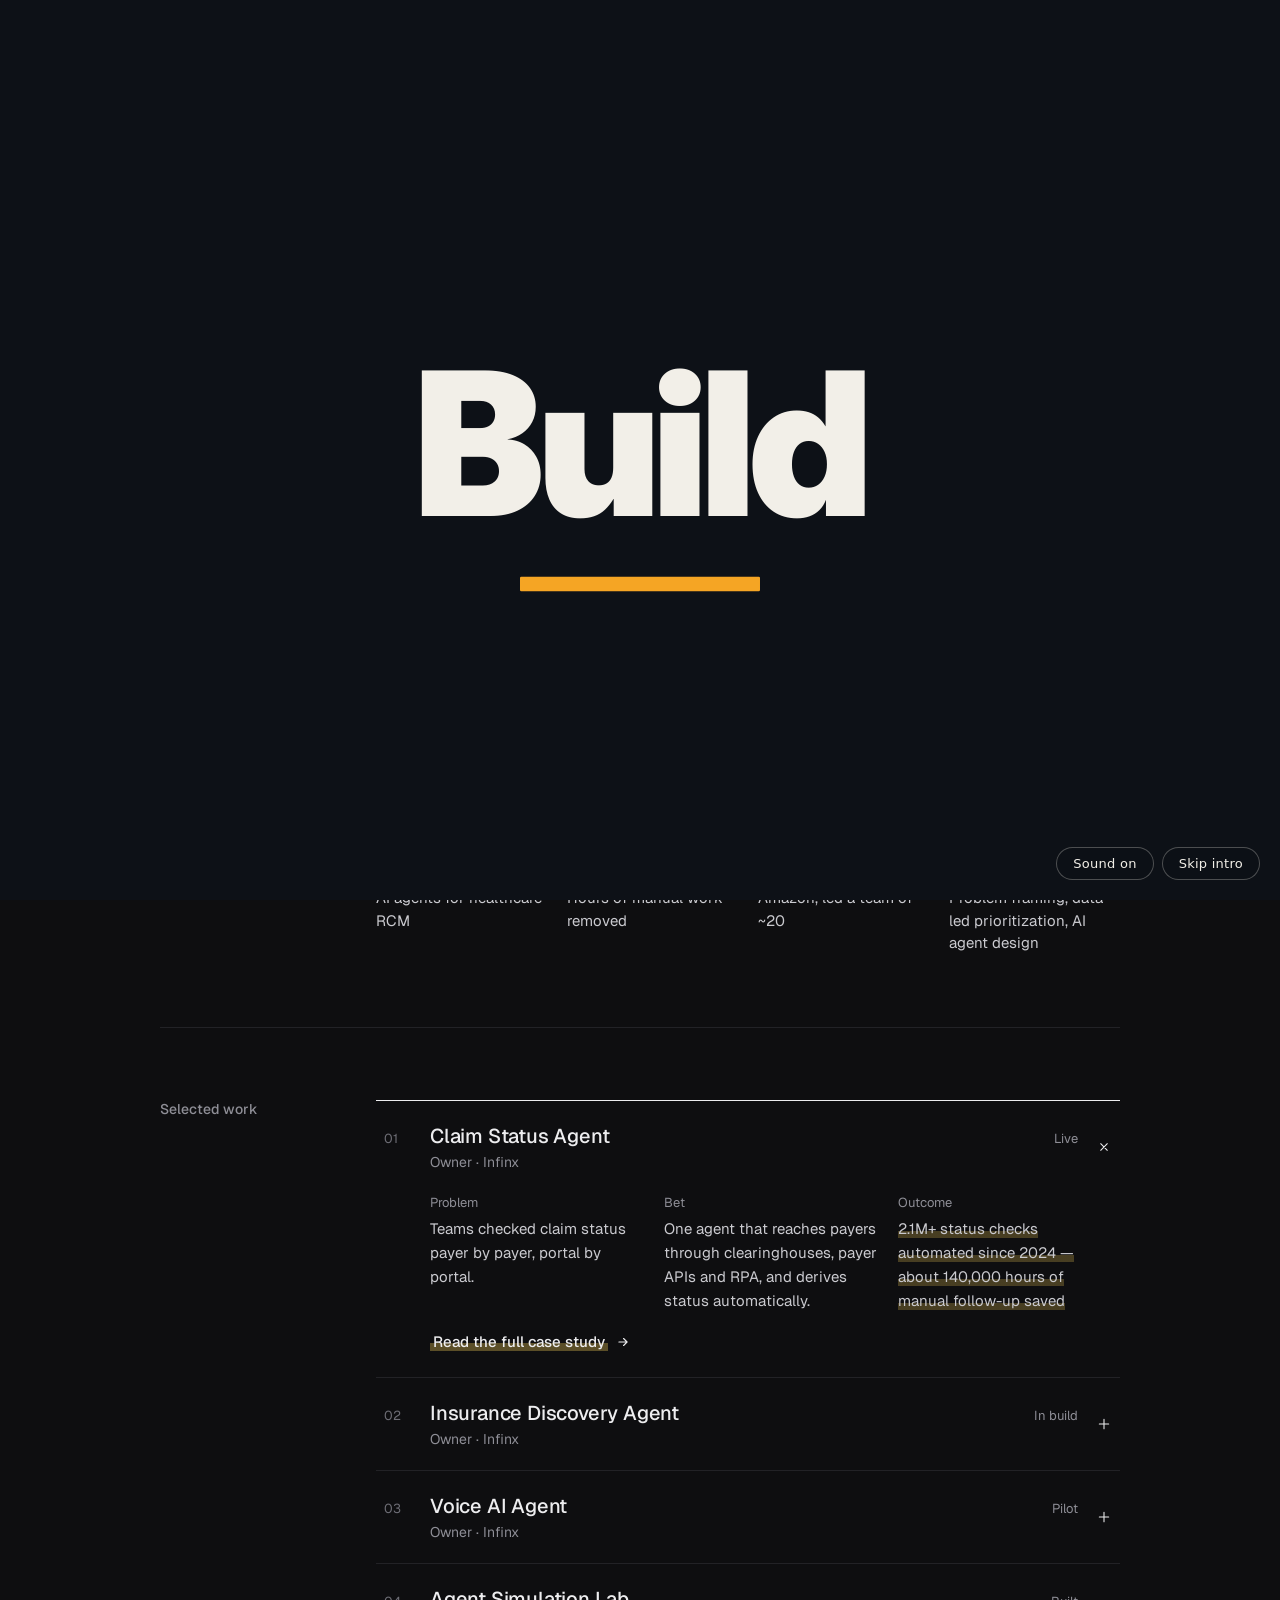
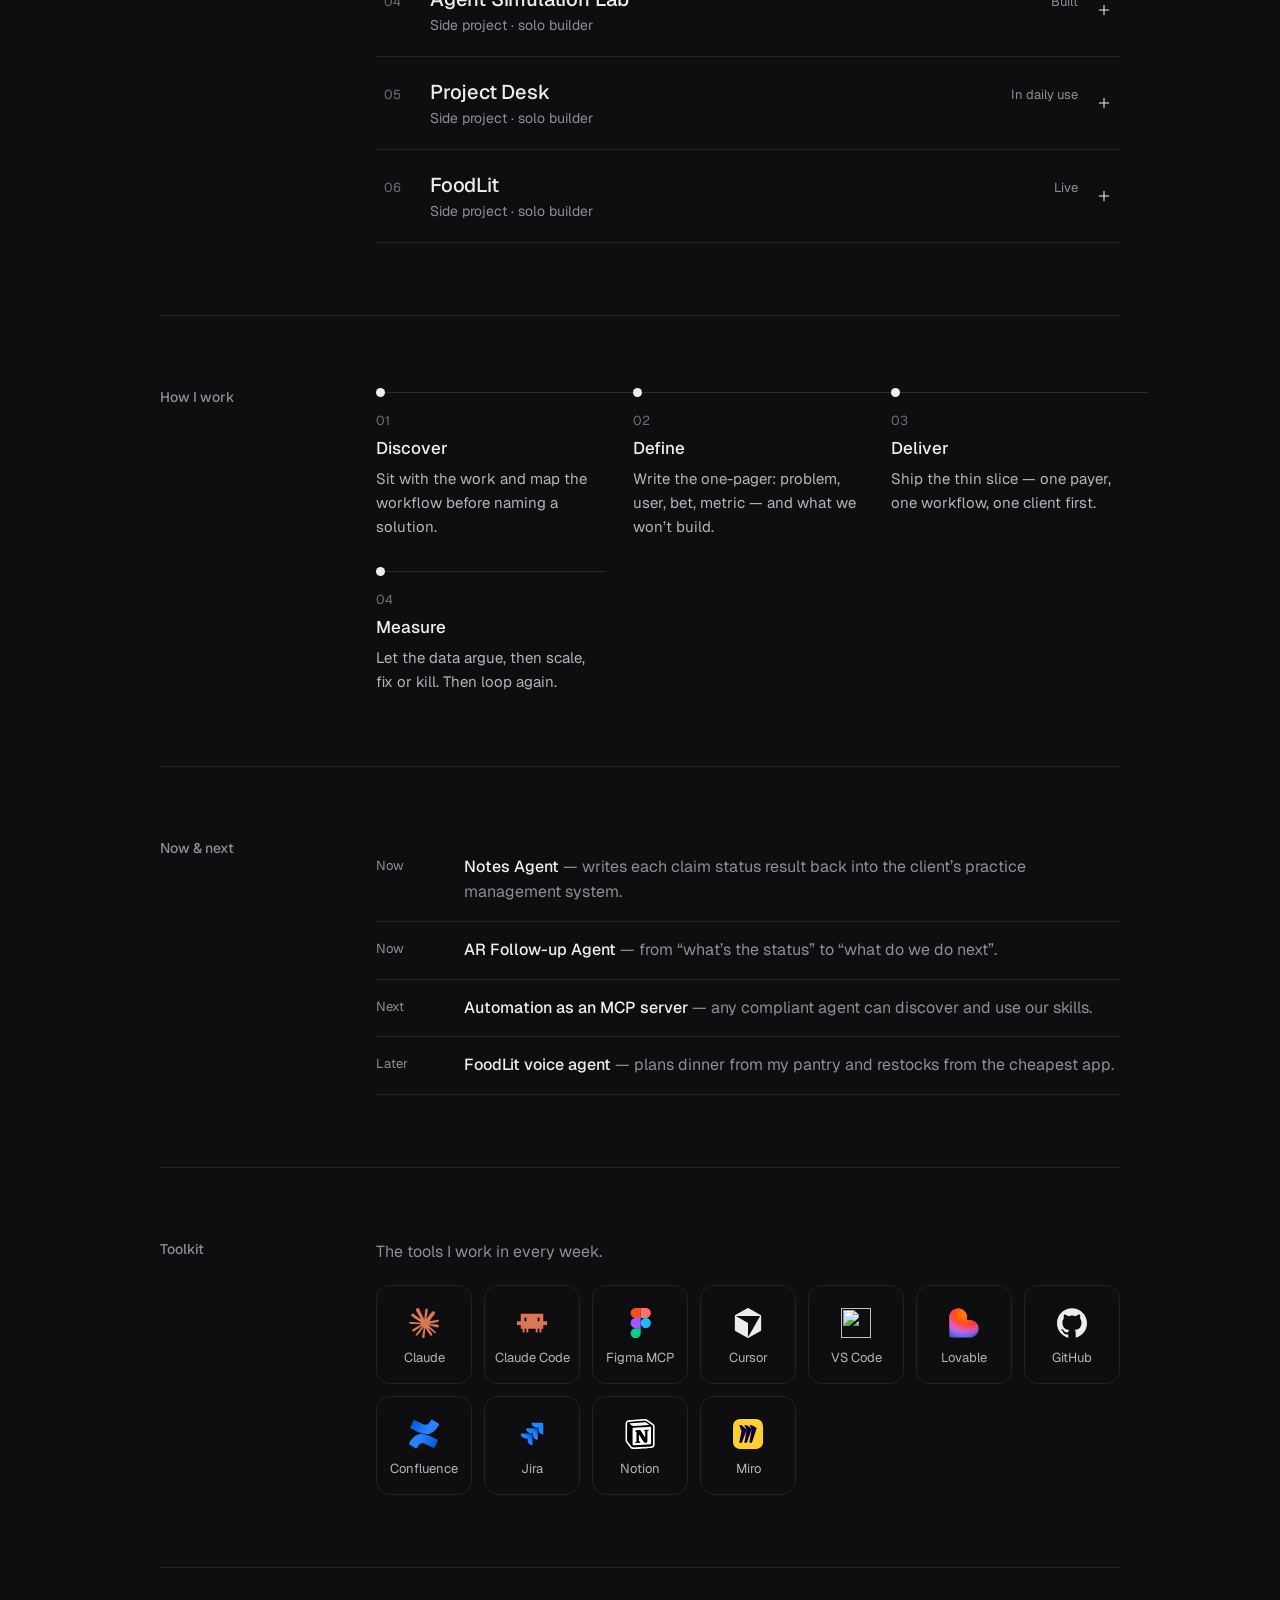
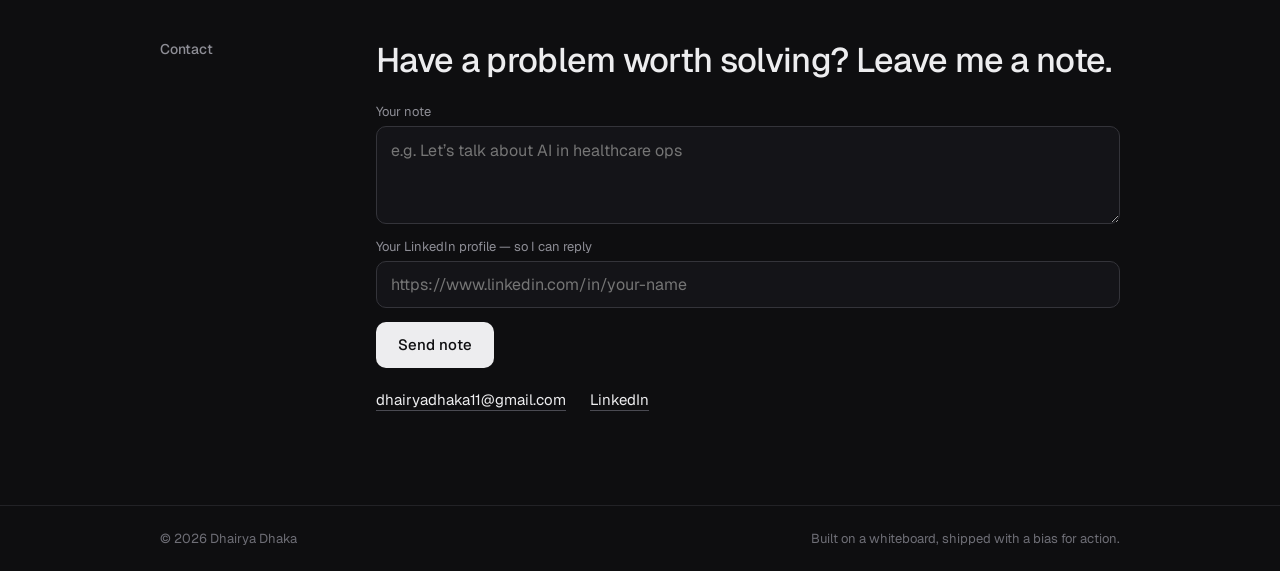
==== commit 70da9bbe: "Show Toolkit logos in their brand colours Co-Authored-By: Claude Opus 5.5 <noreply@anthropic.com>" ====
--- a/index.html
+++ b/index.html
@@ -80,7 +80,8 @@
 .m-tool{transition:border-color .2s ease,background .2s ease}
 .m-tool:hover{border-color:#C9C9C4;background:#FAFAF8}
 .m-logo{display:block;width:30px;height:30px;background:currentColor;-webkit-mask:var(--logo) center/contain no-repeat;mask:var(--logo) center/contain no-repeat;transition:transform .35s cubic-bezier(.2,.8,.2,1)}
-.m-tool:hover .m-logo{transform:translateY(-2px)}
+.m-logo-img{transition:transform .35s cubic-bezier(.2,.8,.2,1)}
+.m-tool:hover .m-logo,.m-tool:hover .m-logo-img{transform:translateY(-2px)}
 .m-theme{opacity:.75;transition:opacity .2s ease,transform .35s cubic-bezier(.2,.8,.2,1)}
 .m-theme:hover{opacity:1;transform:rotate(-18deg)}
 @media (prefers-reduced-motion: reduce){
@@ -100,7 +101,7 @@
 function T(v){return v==null||v===false?'':String(v);}
 function ST(css){var o={};if(!css)return o;String(css).split(';').forEach(function(d){var i=d.indexOf(':');if(i<0)return;var k=d.slice(0,i).trim(),v=d.slice(i+1).trim();if(!k)return;if(k.indexOf('--')!==0){if(k.indexOf('-webkit-')===0)k='Webkit'+k.slice(8);else if(k.indexOf('-moz-')===0)k='Moz'+k.slice(5);k=k.replace(/-([a-z])/g,function(m,c){return c.toUpperCase();});}o[k]=v;});return o;}
 class DCLogic extends React.Component{render(){var S=this.renderVals();return TEMPLATE(S);}}
-function TEMPLATE(S){return h("div",{style:ST("font-family: 'Geist', system-ui, sans-serif; color: #18181B; background: #FFFFFF; min-height: 100vh")},h("header",{style:ST("position: sticky; top: 0; z-index: 50; background: rgba(255,255,255,0.88); backdrop-filter: blur(10px); -webkit-backdrop-filter: blur(10px); border-bottom: 1px solid #EFEFEC")},h("nav",{style:ST("max-width: 960px; margin: 0 auto; padding: 16px 24px; display: flex; flex-wrap: wrap; justify-content: space-between; align-items: center; gap: 12px")},h("a",{"href":"#top","onClick":L(S,"jump"),style:ST("text-decoration: none; display: flex; align-items: center; gap: 10px; font-weight: 500; font-size: 15px")},h("span",{"aria-hidden":"true",style:ST("width: 14px; height: 14px; background: #FFE58A; border: 1px solid #18181B; rotate: -6deg")}),"Dhairya Dhaka"),h("div",{style:ST("display: flex; flex-wrap: wrap; gap: 24px; font-size: 14px")},h("a",{"className":("m-link m-nav "+T(L(S,"nav.about"))+""),"href":"#about","onClick":L(S,"jump")},"About"),h("a",{"className":("m-link m-nav "+T(L(S,"nav.work"))+""),"href":"#work","onClick":L(S,"jump")},"Work"),h("a",{"className":("m-link m-nav "+T(L(S,"nav.approach"))+""),"href":"#approach","onClick":L(S,"jump")},"Approach"),h("a",{"className":("m-link m-nav "+T(L(S,"nav.now"))+""),"href":"#now","onClick":L(S,"jump")},"Now"),h("a",{"className":("m-link m-nav "+T(L(S,"nav.contact"))+""),"href":"#contact","onClick":L(S,"jump"),style:ST("color: #18181B; font-weight: 500")},"Contact"),h("a",{"className":"m-theme","href":"dark.html",ref:L(S,"setThemeLink"),"onClick":L(S,"themeClick"),"aria-label":"Switch to dark mode","title":"Switch to dark mode",style:ST("display: inline-flex; align-items: center; justify-content: center; width: 34px; height: 34px; margin: -8px 0; border: 1px solid currentColor; border-radius: 999px; color: #18181B; text-decoration: none")},h("svg",{"width":"16","height":"16","viewBox":"0 0 24 24","fill":"none","stroke":"currentColor","strokeWidth":"1.8","strokeLinecap":"round","strokeLinejoin":"round","aria-hidden":"true"},h("path",{"d":"M20 14.5A8 8 0 0 1 9.5 4a8 8 0 1 0 10.5 10.5z"}))))),h("div",{"className":"m-progress","aria-hidden":"true"})),h("main",{style:ST("max-width: 960px; margin: 0 auto; padding: 0 24px")},h("section",{"id":"top",style:ST("padding: 112px 0 96px; display: flex; flex-wrap: wrap; gap: 40px; align-items: flex-end; justify-content: space-between")},h("div",{style:ST("flex: 1 1 480px; min-width: 0; display: flex; flex-direction: column; gap: 24px")},h("span",{"className":"h-up",style:ST("--d: .05s; font-size: 14px; color: #6B6B70")},"Product Manager · Pune, India"),h("h1",{style:ST("margin: 0; font-size: clamp(40px, 6vw, 64px); font-weight: 500; line-height: 1.05; letter-spacing: -0.035em")},h("span",{"className":"w"},h("span",{style:ST("--d: .12s")},"I"))," ",h("span",{"className":"w"},h("span",{style:ST("--d: .18s")},"turn"))," ",h("span",{"className":"w"},h("span",{style:ST("--d: .24s")},"messy"))," ",h("span",{"className":"w"},h("span",{style:ST("--d: .30s")},"whiteboards"))," ",h("span",{"className":"w"},h("span",{style:ST("--d: .36s")},"into"))," ",h("span",{"className":"w"},h("span",{style:ST("--d: .44s")},h("span",{"className":"hl-sweep",style:ST("background: linear-gradient(transparent 60%, #FFE58A 60%); padding: 0 2px")},"shipped products.")))),h("p",{"className":"h-up",style:ST("--d: .6s; margin: 0; font-size: 18px; line-height: 1.65; color: #4A4A50; max-width: 520px")},"Product Manager at Infinx Healthcare, building AI agents that take the busywork out of healthcare revenue cycle."),h("div",{"className":"h-up",style:ST("--d: .75s; display: flex; flex-wrap: wrap; gap: 20px; align-items: center; margin-top: 4px")},h("a",{"className":"m-btn","href":"#work","onClick":L(S,"jump"),style:ST("text-decoration: none; background: #18181B; color: #FFFFFF; font-size: 15px; font-weight: 500; padding: 13px 20px; border-radius: 10px; display: inline-flex; align-items: center; gap: 8px")},"See my work ",h("svg",{"width":"14","height":"14","viewBox":"0 0 24 24","fill":"none","stroke":"currentColor","strokeWidth":"2","strokeLinecap":"round","strokeLinejoin":"round","aria-hidden":"true"},h("path",{"d":"M5 12h14M13 6l6 6-6 6"}))),h("a",{"className":"m-link","href":"#contact","onClick":L(S,"jump"),style:ST("font-size: 15px; color: #18181B; text-decoration: underline; text-underline-offset: 5px; text-decoration-color: #C9C9C4")},"Get in touch"))),h("figure",{"className":"ph-tilt",ref:L(S,"setFig"),"onMouseMove":L(S,"tilt"),"onMouseLeave":L(S,"untilt"),style:ST("flex: 0 0 auto; margin: 0; position: relative")},h("img",{"className":"ph-in","src":"assets/dhairya.jpg","alt":"Portrait of Dhairya Dhaka",style:ST("display: block; width: 200px; height: 240px; object-fit: cover; object-position: 50% 28%; border-radius: 14px; filter: grayscale(1)")}),h("figcaption",{"className":"tag-pop",style:ST("position: absolute; right: -14px; bottom: -18px; font-family: 'Caveat', cursive; font-size: 22px; background: #FFE58A; padding: 2px 10px; rotate: -4deg")},"hi, I’m Dhairya"))),h("section",{"id":"about","className":"m-in m-sec",style:ST("padding: 72px 0; border-top: 1px solid #EFEFEC; display: flex; flex-wrap: wrap; gap: 24px 56px")},h("h2",{style:ST("flex: 0 0 160px; margin: 0; font-size: 14px; font-weight: 500; color: #6B6B70")},"About"),h("div",{style:ST("flex: 1 1 480px; min-width: 0; display: flex; flex-direction: column; gap: 18px; font-size: 17px; line-height: 1.75; color: #33333A")},h("p",{style:ST("margin: 0")},"I own the Claim Status Agent at Infinx, work on the Eligibility & Benefits Agent, and build AI agents that take repetitive work off revenue cycle and prior authorization teams."),h("p",{style:ST("margin: 0")},"Before product, I led a team of ~20 in quality operations at Amazon. That’s where I learned to obsess over defects, process and the customer on the other end."),h("dl",{style:ST("margin: 12px 0 0; display: grid; grid-template-columns: repeat(auto-fit, minmax(150px, 1fr)); gap: 20px; font-size: 15px; line-height: 1.5")},h("div",null,h("dt",{style:ST("font-size: 13px; color: #6B6B70; margin-bottom: 4px")},"Focus"),h("dd",{style:ST("margin: 0")},"AI agents for healthcare RCM")),h("div",null,h("dt",{style:ST("font-size: 13px; color: #6B6B70; margin-bottom: 4px")},"North star"),h("dd",{style:ST("margin: 0")},"Hours of manual follow-up removed")),h("div",null,h("dt",{style:ST("font-size: 13px; color: #6B6B70; margin-bottom: 4px")},"Before"),h("dd",{style:ST("margin: 0")},"Amazon, led a team of ~20"))))),h("section",{"id":"work","className":"m-in m-sec",style:ST("padding: 72px 0; border-top: 1px solid #EFEFEC; display: flex; flex-wrap: wrap; gap: 24px 56px")},h("h2",{style:ST("flex: 0 0 160px; margin: 0; font-size: 14px; font-weight: 500; color: #6B6B70")},"Selected work"),h("div",{style:ST("flex: 1 1 480px; min-width: 0; display: flex; flex-direction: column; border-top: 1px solid #18181B")},(L(S,"cases")||[]).map(function(it,i){return (function(S){return h(React.Fragment,{key:i},h("div",{"className":"m-st",style:ST(("--i: "+T(L(S,"$index"))+"; border-bottom: 1px solid #EFEFEC"))},h("button",{"type":"button","className":"m-row","onClick":L(S,"c.toggle"),"aria-expanded":L(S,"c.expanded"),style:ST("width: 100%; background: transparent; border: 0; padding: 22px 8px; display: flex; align-items: baseline; gap: 18px; text-align: left; cursor: pointer")},h("span",{"className":"m-num",style:ST("flex: 0 0 28px; font-size: 13px; color: #9A9AA0")},T(L(S,"c.num"))),h("span",{style:ST("flex: 1 1 auto; min-width: 0; display: flex; flex-direction: column; gap: 4px")},h("span",{"className":"m-title",style:ST("font-size: 20px; font-weight: 500; letter-spacing: -0.01em")},T(L(S,"c.title"))),h("span",{style:ST("font-size: 14px; color: #6B6B70")},T(L(S,"c.role")))),h("span",{style:ST("flex: 0 0 auto; font-size: 13px; color: #6B6B70; white-space: nowrap")},T(L(S,"c.status"))),h("svg",{"className":L(S,"c.plusCls"),"width":"16","height":"16","viewBox":"0 0 24 24","fill":"none","stroke":"#18181B","strokeWidth":"1.6","strokeLinecap":"round","aria-hidden":"true",style:ST("flex: 0 0 auto; align-self: center")},h("path",{"d":"M12 5v14M5 12h14"}))),h("div",{"className":L(S,"c.accCls")},h("div",null,h("div",{style:ST("padding: 0 8px 18px 54px; display: grid; grid-template-columns: repeat(auto-fit, minmax(180px, 1fr)); gap: 20px; font-size: 15px; line-height: 1.6; color: #33333A")},h("div",null,h("div",{style:ST("font-size: 13px; color: #6B6B70; margin-bottom: 4px")},"Problem"),T(L(S,"c.problem"))),h("div",null,h("div",{style:ST("font-size: 13px; color: #6B6B70; margin-bottom: 4px")},"Bet"),T(L(S,"c.bet"))),h("div",null,h("div",{style:ST("font-size: 13px; color: #6B6B70; margin-bottom: 4px")},"Outcome"),h("span",{style:ST("background: linear-gradient(transparent 62%, #FFF1B8 62%)")},T(L(S,"c.outcome"))))),h("a",{"className":"m-case","href":L(S,"c.href"),style:ST("margin: 0 8px 26px 54px; text-decoration: none; display: inline-flex; align-items: center; gap: 8px; font-size: 15px; font-weight: 500")},"Read the full case study ",h("svg",{"width":"14","height":"14","viewBox":"0 0 24 24","fill":"none","stroke":"currentColor","strokeWidth":"2","strokeLinecap":"round","strokeLinejoin":"round","aria-hidden":"true"},h("path",{"d":"M5 12h14M13 6l6 6-6 6"})))))));})(Object.assign({},S,{"c":it,$index:i}));}))),h("section",{"id":"approach","className":"m-in m-sec",style:ST("padding: 72px 0; border-top: 1px solid #EFEFEC; display: flex; flex-wrap: wrap; gap: 24px 56px")},h("h2",{style:ST("flex: 0 0 160px; margin: 0; font-size: 14px; font-weight: 500; color: #6B6B70")},"How I work"),h("ol",{style:ST("flex: 1 1 480px; min-width: 0; margin: 0; padding: 0; list-style: none; display: grid; grid-template-columns: repeat(auto-fit, minmax(180px, 1fr)); gap: 28px")},h("li",{"className":"m-step m-st",style:ST("--i: 0; display: flex; flex-direction: column; gap: 8px")},h("span",{"className":"m-dot","aria-hidden":"true",style:ST("--i: 0")}),h("span",{style:ST("font-size: 13px; color: #9A9AA0")},"01"),h("span",{style:ST("font-size: 17px; font-weight: 500")},"Discover"),h("span",{style:ST("font-size: 15px; line-height: 1.6; color: #4A4A50")},"Sit with the work and map the workflow before naming a solution.")),h("li",{"className":"m-step m-st",style:ST("--i: 1; display: flex; flex-direction: column; gap: 8px")},h("span",{"className":"m-dot","aria-hidden":"true",style:ST("--i: 1")}),h("span",{style:ST("font-size: 13px; color: #9A9AA0")},"02"),h("span",{style:ST("font-size: 17px; font-weight: 500")},"Define"),h("span",{style:ST("font-size: 15px; line-height: 1.6; color: #4A4A50")},"Write the one-pager: problem, user, bet, metric — and what we won’t build.")),h("li",{"className":"m-step m-st",style:ST("--i: 2; display: flex; flex-direction: column; gap: 8px")},h("span",{"className":"m-dot","aria-hidden":"true",style:ST("--i: 2")}),h("span",{style:ST("font-size: 13px; color: #9A9AA0")},"03"),h("span",{style:ST("font-size: 17px; font-weight: 500")},"Deliver"),h("span",{style:ST("font-size: 15px; line-height: 1.6; color: #4A4A50")},"Ship the thin slice — one payer, one workflow, one client first.")),h("li",{"className":"m-step m-st",style:ST("--i: 3; display: flex; flex-direction: column; gap: 8px")},h("span",{"className":"m-dot","aria-hidden":"true",style:ST("--i: 3")}),h("span",{style:ST("font-size: 13px; color: #9A9AA0")},"04"),h("span",{style:ST("font-size: 17px; font-weight: 500")},"Measure"),h("span",{style:ST("font-size: 15px; line-height: 1.6; color: #4A4A50")},"Let the data argue, then scale, fix or kill. Then loop again.")))),h("section",{"id":"now","className":"m-in m-sec",style:ST("padding: 72px 0; border-top: 1px solid #EFEFEC; display: flex; flex-wrap: wrap; gap: 24px 56px")},h("h2",{style:ST("flex: 0 0 160px; margin: 0; font-size: 14px; font-weight: 500; color: #6B6B70")},"Now & next"),h("div",{style:ST("flex: 1 1 480px; min-width: 0; display: flex; flex-direction: column")},h("div",{"className":"m-st",style:ST("--i: 0; display: flex; flex-wrap: wrap; gap: 6px 24px; padding: 16px 0; border-bottom: 1px solid #EFEFEC")},h("span",{style:ST("flex: 0 0 64px; font-size: 13px; color: #6B6B70; padding-top: 2px")},"Now"),h("span",{style:ST("flex: 1 1 300px; font-size: 16px; line-height: 1.55")},h("strong",{style:ST("font-weight: 500")},"Notes Agent")," ",h("span",{style:ST("color: #6B6B70")},"— writes each claim status result back into the client’s practice management system."))),h("div",{"className":"m-st",style:ST("--i: 1; display: flex; flex-wrap: wrap; gap: 6px 24px; padding: 16px 0; border-bottom: 1px solid #EFEFEC")},h("span",{style:ST("flex: 0 0 64px; font-size: 13px; color: #6B6B70; padding-top: 2px")},"Now"),h("span",{style:ST("flex: 1 1 300px; font-size: 16px; line-height: 1.55")},h("strong",{style:ST("font-weight: 500")},"AR Follow-up Agent")," ",h("span",{style:ST("color: #6B6B70")},"— from “what’s the status” to “what do we do next”."))),h("div",{"className":"m-st",style:ST("--i: 2; display: flex; flex-wrap: wrap; gap: 6px 24px; padding: 16px 0; border-bottom: 1px solid #EFEFEC")},h("span",{style:ST("flex: 0 0 64px; font-size: 13px; color: #6B6B70; padding-top: 2px")},"Next"),h("span",{style:ST("flex: 1 1 300px; font-size: 16px; line-height: 1.55")},h("strong",{style:ST("font-weight: 500")},"Automation as an MCP server")," ",h("span",{style:ST("color: #6B6B70")},"— any compliant agent can discover and use our skills."))),h("div",{"className":"m-st",style:ST("--i: 3; display: flex; flex-wrap: wrap; gap: 6px 24px; padding: 16px 0; border-bottom: 1px solid #EFEFEC")},h("span",{style:ST("flex: 0 0 64px; font-size: 13px; color: #6B6B70; padding-top: 2px")},"Later"),h("span",{style:ST("flex: 1 1 300px; font-size: 16px; line-height: 1.55")},h("strong",{style:ST("font-weight: 500")},"FoodLit voice agent")," ",h("span",{style:ST("color: #6B6B70")},"— plans dinner from my pantry and restocks from the cheapest app."))))),h("section",{"id":"tools","className":"m-in m-sec",style:ST("padding: 72px 0; border-top: 1px solid #EFEFEC; display: flex; flex-wrap: wrap; gap: 24px 56px")},h("h2",{style:ST("flex: 0 0 160px; margin: 0; font-size: 14px; font-weight: 500; color: #6B6B70")},"Toolkit"),h("div",{style:ST("flex: 1 1 480px; min-width: 0; display: flex; flex-direction: column; gap: 20px")},h("p",{style:ST("margin: 0; font-size: 16px; line-height: 1.55; color: #6B6B70")},"The tools I work in every week."),h("ul",{style:ST("list-style: none; margin: 0; padding: 0; display: grid; grid-template-columns: repeat(auto-fill, minmax(96px, 1fr)); gap: 12px")},h("li",{"className":"m-tool m-st",style:ST("--i: 0; display: flex; flex-direction: column; align-items: center; gap: 12px; padding: 22px 8px 16px; border: 1px solid #EFEFEC; border-radius: 14px; text-align: center")},h("span",{"className":"m-logo","aria-hidden":"true",style:ST("--logo: url(assets/tools/claude.svg); color: #18181B")}),h("span",{style:ST("font-size: 13px; line-height: 1.3; color: #4A4A50")},"Claude")),h("li",{"className":"m-tool m-st",style:ST("--i: 1; display: flex; flex-direction: column; align-items: center; gap: 12px; padding: 22px 8px 16px; border: 1px solid #EFEFEC; border-radius: 14px; text-align: center")},h("span",{"className":"m-logo","aria-hidden":"true",style:ST("--logo: url(assets/tools/claudecode.svg); color: #18181B")}),h("span",{style:ST("font-size: 13px; line-height: 1.3; color: #4A4A50")},"Claude Code")),h("li",{"className":"m-tool m-st",style:ST("--i: 2; display: flex; flex-direction: column; align-items: center; gap: 12px; padding: 22px 8px 16px; border: 1px solid #EFEFEC; border-radius: 14px; text-align: center")},h("span",{"className":"m-logo","aria-hidden":"true",style:ST("--logo: url(assets/tools/figma.svg); color: #18181B")}),h("span",{style:ST("font-size: 13px; line-height: 1.3; color: #4A4A50")},"Figma MCP")),h("li",{"className":"m-tool m-st",style:ST("--i: 3; display: flex; flex-direction: column; align-items: center; gap: 12px; padding: 22px 8px 16px; border: 1px solid #EFEFEC; border-radius: 14px; text-align: center")},h("span",{"className":"m-logo","aria-hidden":"true",style:ST("--logo: url(assets/tools/cursor.svg); color: #18181B")}),h("span",{style:ST("font-size: 13px; line-height: 1.3; color: #4A4A50")},"Cursor")),h("li",{"className":"m-tool m-st",style:ST("--i: 4; display: flex; flex-direction: column; align-items: center; gap: 12px; padding: 22px 8px 16px; border: 1px solid #EFEFEC; border-radius: 14px; text-align: center")},h("span",{"className":"m-logo","aria-hidden":"true",style:ST("--logo: url(assets/tools/vscode.svg); color: #18181B")}),h("span",{style:ST("font-size: 13px; line-height: 1.3; color: #4A4A50")},"VS Code")),h("li",{"className":"m-tool m-st",style:ST("--i: 5; display: flex; flex-direction: column; align-items: center; gap: 12px; padding: 22px 8px 16px; border: 1px solid #EFEFEC; border-radius: 14px; text-align: center")},h("span",{"className":"m-logo","aria-hidden":"true",style:ST("--logo: url(assets/tools/lovable.svg); color: #18181B")}),h("span",{style:ST("font-size: 13px; line-height: 1.3; color: #4A4A50")},"Lovable")),h("li",{"className":"m-tool m-st",style:ST("--i: 6; display: flex; flex-direction: column; align-items: center; gap: 12px; padding: 22px 8px 16px; border: 1px solid #EFEFEC; border-radius: 14px; text-align: center")},h("span",{"className":"m-logo","aria-hidden":"true",style:ST("--logo: url(assets/tools/github.svg); color: #18181B")}),h("span",{style:ST("font-size: 13px; line-height: 1.3; color: #4A4A50")},"GitHub")),h("li",{"className":"m-tool m-st",style:ST("--i: 7; display: flex; flex-direction: column; align-items: center; gap: 12px; padding: 22px 8px 16px; border: 1px solid #EFEFEC; border-radius: 14px; text-align: center")},h("span",{"className":"m-logo","aria-hidden":"true",style:ST("--logo: url(assets/tools/confluence.svg); color: #18181B")}),h("span",{style:ST("font-size: 13px; line-height: 1.3; color: #4A4A50")},"Confluence")),h("li",{"className":"m-tool m-st",style:ST("--i: 8; display: flex; flex-direction: column; align-items: center; gap: 12px; padding: 22px 8px 16px; border: 1px solid #EFEFEC; border-radius: 14px; text-align: center")},h("span",{"className":"m-logo","aria-hidden":"true",style:ST("--logo: url(assets/tools/jira.svg); color: #18181B")}),h("span",{style:ST("font-size: 13px; line-height: 1.3; color: #4A4A50")},"Jira")),h("li",{"className":"m-tool m-st",style:ST("--i: 9; display: flex; flex-direction: column; align-items: center; gap: 12px; padding: 22px 8px 16px; border: 1px solid #EFEFEC; border-radius: 14px; text-align: center")},h("span",{"className":"m-logo","aria-hidden":"true",style:ST("--logo: url(assets/tools/notion.svg); color: #18181B")}),h("span",{style:ST("font-size: 13px; line-height: 1.3; color: #4A4A50")},"Notion")),h("li",{"className":"m-tool m-st",style:ST("--i: 10; display: flex; flex-direction: column; align-items: center; gap: 12px; padding: 22px 8px 16px; border: 1px solid #EFEFEC; border-radius: 14px; text-align: center")},h("span",{"className":"m-logo","aria-hidden":"true",style:ST("--logo: url(assets/tools/miro.svg); color: #18181B")}),h("span",{style:ST("font-size: 13px; line-height: 1.3; color: #4A4A50")},"Miro"))))),h("section",{"id":"contact","className":"m-in m-sec",style:ST("padding: 72px 0 96px; border-top: 1px solid #EFEFEC; display: flex; flex-wrap: wrap; gap: 24px 56px")},h("h2",{style:ST("flex: 0 0 160px; margin: 0; font-size: 14px; font-weight: 500; color: #6B6B70")},"Contact"),h("div",{style:ST("flex: 1 1 480px; min-width: 0; display: flex; flex-direction: column; gap: 22px")},h("p",{style:ST("margin: 0; font-size: clamp(26px, 3.4vw, 34px); font-weight: 500; line-height: 1.2; letter-spacing: -0.02em")},"Have a problem worth solving? Leave me a note."),h("form",{"onSubmit":L(S,"submitNote"),"noValidate":true,style:ST("position: relative; display: flex; flex-direction: column; gap: 14px")},h("label",{"htmlFor":"m-note",style:ST("font-size: 13px; color: #6B6B70")},"Your note"),h("textarea",{"className":"m-field","id":"m-note","rows":"3","maxLength":"280","value":L(S,"draft"),"onChange":L(S,"onDraft"),"placeholder":"e.g. Let’s talk about AI in healthcare ops",style:ST("box-sizing: border-box; padding: 12px 14px; font: inherit; font-size: 16px; line-height: 1.5; border: 1px solid #D9D9D4; border-radius: 10px; background: #FFFFFF; color: #18181B; resize: vertical; margin-top: -8px")}),h("label",{"htmlFor":"m-li",style:ST("font-size: 13px; color: #6B6B70")},"Your LinkedIn profile — so I can reply"),h("input",{"className":"m-field","id":"m-li","type":"url","inputMode":"url","autoComplete":"url","value":L(S,"linkedin"),"onChange":L(S,"onLinkedin"),"placeholder":"https://www.linkedin.com/in/your-name","aria-invalid":L(S,"liInvalid"),"aria-describedby":"m-msg",style:ST(L(S,"liStyle"))}),h("input",{"type":"text","name":"_gotcha","tabIndex":"-1","autoComplete":"off","value":L(S,"gotcha"),"onChange":L(S,"onGotcha"),"aria-hidden":"true",style:ST("position: absolute; left: -9999px; width: 1px; height: 1px; opacity: 0")}),h("div",{style:ST("display: flex; flex-wrap: wrap; align-items: center; gap: 16px")},h("button",{"type":"submit","className":"m-btn","disabled":L(S,"sending"),style:ST("min-height: 46px; padding: 12px 22px; background: #18181B; color: #FFFFFF; border: 0; border-radius: 10px; font-size: 15px; font-weight: 500; cursor: pointer")},T(L(S,"submitLabel"))),h("span",{"id":"m-msg","role":"status","aria-live":"polite",style:ST(L(S,"msgStyle"))},T(L(S,"formMsg"))))),h("div",{style:ST("display: flex; flex-wrap: wrap; gap: 24px; font-size: 15px")},h("a",{"className":"m-link","href":"mailto:dhairyadhaka11@gmail.com",style:ST("color: #18181B; text-decoration: underline; text-underline-offset: 5px; text-decoration-color: #C9C9C4")},"dhairyadhaka11@gmail.com"),h("a",{"className":"m-link","href":"https://www.linkedin.com/in/dhairya-dhaka/","target":"_blank","rel":"noopener noreferrer",style:ST("color: #18181B; text-decoration: underline; text-underline-offset: 5px; text-decoration-color: #C9C9C4")},"LinkedIn"))))),h("footer",{style:ST("border-top: 1px solid #EFEFEC")},h("div",{style:ST("max-width: 960px; margin: 0 auto; padding: 24px; display: flex; flex-wrap: wrap; justify-content: space-between; gap: 8px; font-size: 13px; color: #9A9AA0")},h("span",null,"© 2026 Dhairya Dhaka"),h("span",null,"Built on a whiteboard, shipped with a bias for action."))));}
+function TEMPLATE(S){return h("div",{style:ST("font-family: 'Geist', system-ui, sans-serif; color: #18181B; background: #FFFFFF; min-height: 100vh")},h("header",{style:ST("position: sticky; top: 0; z-index: 50; background: rgba(255,255,255,0.88); backdrop-filter: blur(10px); -webkit-backdrop-filter: blur(10px); border-bottom: 1px solid #EFEFEC")},h("nav",{style:ST("max-width: 960px; margin: 0 auto; padding: 16px 24px; display: flex; flex-wrap: wrap; justify-content: space-between; align-items: center; gap: 12px")},h("a",{"href":"#top","onClick":L(S,"jump"),style:ST("text-decoration: none; display: flex; align-items: center; gap: 10px; font-weight: 500; font-size: 15px")},h("span",{"aria-hidden":"true",style:ST("width: 14px; height: 14px; background: #FFE58A; border: 1px solid #18181B; rotate: -6deg")}),"Dhairya Dhaka"),h("div",{style:ST("display: flex; flex-wrap: wrap; gap: 24px; font-size: 14px")},h("a",{"className":("m-link m-nav "+T(L(S,"nav.about"))+""),"href":"#about","onClick":L(S,"jump")},"About"),h("a",{"className":("m-link m-nav "+T(L(S,"nav.work"))+""),"href":"#work","onClick":L(S,"jump")},"Work"),h("a",{"className":("m-link m-nav "+T(L(S,"nav.approach"))+""),"href":"#approach","onClick":L(S,"jump")},"Approach"),h("a",{"className":("m-link m-nav "+T(L(S,"nav.now"))+""),"href":"#now","onClick":L(S,"jump")},"Now"),h("a",{"className":("m-link m-nav "+T(L(S,"nav.contact"))+""),"href":"#contact","onClick":L(S,"jump"),style:ST("color: #18181B; font-weight: 500")},"Contact"),h("a",{"className":"m-theme","href":"dark.html",ref:L(S,"setThemeLink"),"onClick":L(S,"themeClick"),"aria-label":"Switch to dark mode","title":"Switch to dark mode",style:ST("display: inline-flex; align-items: center; justify-content: center; width: 34px; height: 34px; margin: -8px 0; border: 1px solid currentColor; border-radius: 999px; color: #18181B; text-decoration: none")},h("svg",{"width":"16","height":"16","viewBox":"0 0 24 24","fill":"none","stroke":"currentColor","strokeWidth":"1.8","strokeLinecap":"round","strokeLinejoin":"round","aria-hidden":"true"},h("path",{"d":"M20 14.5A8 8 0 0 1 9.5 4a8 8 0 1 0 10.5 10.5z"}))))),h("div",{"className":"m-progress","aria-hidden":"true"})),h("main",{style:ST("max-width: 960px; margin: 0 auto; padding: 0 24px")},h("section",{"id":"top",style:ST("padding: 112px 0 96px; display: flex; flex-wrap: wrap; gap: 40px; align-items: flex-end; justify-content: space-between")},h("div",{style:ST("flex: 1 1 480px; min-width: 0; display: flex; flex-direction: column; gap: 24px")},h("span",{"className":"h-up",style:ST("--d: .05s; font-size: 14px; color: #6B6B70")},"Product Manager · Pune, India"),h("h1",{style:ST("margin: 0; font-size: clamp(40px, 6vw, 64px); font-weight: 500; line-height: 1.05; letter-spacing: -0.035em")},h("span",{"className":"w"},h("span",{style:ST("--d: .12s")},"I"))," ",h("span",{"className":"w"},h("span",{style:ST("--d: .18s")},"turn"))," ",h("span",{"className":"w"},h("span",{style:ST("--d: .24s")},"messy"))," ",h("span",{"className":"w"},h("span",{style:ST("--d: .30s")},"whiteboards"))," ",h("span",{"className":"w"},h("span",{style:ST("--d: .36s")},"into"))," ",h("span",{"className":"w"},h("span",{style:ST("--d: .44s")},h("span",{"className":"hl-sweep",style:ST("background: linear-gradient(transparent 60%, #FFE58A 60%); padding: 0 2px")},"shipped products.")))),h("p",{"className":"h-up",style:ST("--d: .6s; margin: 0; font-size: 18px; line-height: 1.65; color: #4A4A50; max-width: 520px")},"Product Manager at Infinx Healthcare, building AI agents that take the busywork out of healthcare revenue cycle."),h("div",{"className":"h-up",style:ST("--d: .75s; display: flex; flex-wrap: wrap; gap: 20px; align-items: center; margin-top: 4px")},h("a",{"className":"m-btn","href":"#work","onClick":L(S,"jump"),style:ST("text-decoration: none; background: #18181B; color: #FFFFFF; font-size: 15px; font-weight: 500; padding: 13px 20px; border-radius: 10px; display: inline-flex; align-items: center; gap: 8px")},"See my work ",h("svg",{"width":"14","height":"14","viewBox":"0 0 24 24","fill":"none","stroke":"currentColor","strokeWidth":"2","strokeLinecap":"round","strokeLinejoin":"round","aria-hidden":"true"},h("path",{"d":"M5 12h14M13 6l6 6-6 6"}))),h("a",{"className":"m-link","href":"#contact","onClick":L(S,"jump"),style:ST("font-size: 15px; color: #18181B; text-decoration: underline; text-underline-offset: 5px; text-decoration-color: #C9C9C4")},"Get in touch"))),h("figure",{"className":"ph-tilt",ref:L(S,"setFig"),"onMouseMove":L(S,"tilt"),"onMouseLeave":L(S,"untilt"),style:ST("flex: 0 0 auto; margin: 0; position: relative")},h("img",{"className":"ph-in","src":"assets/dhairya.jpg","alt":"Portrait of Dhairya Dhaka",style:ST("display: block; width: 200px; height: 240px; object-fit: cover; object-position: 50% 28%; border-radius: 14px; filter: grayscale(1)")}),h("figcaption",{"className":"tag-pop",style:ST("position: absolute; right: -14px; bottom: -18px; font-family: 'Caveat', cursive; font-size: 22px; background: #FFE58A; padding: 2px 10px; rotate: -4deg")},"hi, I’m Dhairya"))),h("section",{"id":"about","className":"m-in m-sec",style:ST("padding: 72px 0; border-top: 1px solid #EFEFEC; display: flex; flex-wrap: wrap; gap: 24px 56px")},h("h2",{style:ST("flex: 0 0 160px; margin: 0; font-size: 14px; font-weight: 500; color: #6B6B70")},"About"),h("div",{style:ST("flex: 1 1 480px; min-width: 0; display: flex; flex-direction: column; gap: 18px; font-size: 17px; line-height: 1.75; color: #33333A")},h("p",{style:ST("margin: 0")},"I own the Claim Status Agent at Infinx, work on the Eligibility & Benefits Agent, and build AI agents that take repetitive work off revenue cycle and prior authorization teams."),h("p",{style:ST("margin: 0")},"Before product, I led a team of ~20 in quality operations at Amazon. That’s where I learned to obsess over defects, process and the customer on the other end."),h("dl",{style:ST("margin: 12px 0 0; display: grid; grid-template-columns: repeat(auto-fit, minmax(150px, 1fr)); gap: 20px; font-size: 15px; line-height: 1.5")},h("div",null,h("dt",{style:ST("font-size: 13px; color: #6B6B70; margin-bottom: 4px")},"Focus"),h("dd",{style:ST("margin: 0")},"AI agents for healthcare RCM")),h("div",null,h("dt",{style:ST("font-size: 13px; color: #6B6B70; margin-bottom: 4px")},"North star"),h("dd",{style:ST("margin: 0")},"Hours of manual follow-up removed")),h("div",null,h("dt",{style:ST("font-size: 13px; color: #6B6B70; margin-bottom: 4px")},"Before"),h("dd",{style:ST("margin: 0")},"Amazon, led a team of ~20"))))),h("section",{"id":"work","className":"m-in m-sec",style:ST("padding: 72px 0; border-top: 1px solid #EFEFEC; display: flex; flex-wrap: wrap; gap: 24px 56px")},h("h2",{style:ST("flex: 0 0 160px; margin: 0; font-size: 14px; font-weight: 500; color: #6B6B70")},"Selected work"),h("div",{style:ST("flex: 1 1 480px; min-width: 0; display: flex; flex-direction: column; border-top: 1px solid #18181B")},(L(S,"cases")||[]).map(function(it,i){return (function(S){return h(React.Fragment,{key:i},h("div",{"className":"m-st",style:ST(("--i: "+T(L(S,"$index"))+"; border-bottom: 1px solid #EFEFEC"))},h("button",{"type":"button","className":"m-row","onClick":L(S,"c.toggle"),"aria-expanded":L(S,"c.expanded"),style:ST("width: 100%; background: transparent; border: 0; padding: 22px 8px; display: flex; align-items: baseline; gap: 18px; text-align: left; cursor: pointer")},h("span",{"className":"m-num",style:ST("flex: 0 0 28px; font-size: 13px; color: #9A9AA0")},T(L(S,"c.num"))),h("span",{style:ST("flex: 1 1 auto; min-width: 0; display: flex; flex-direction: column; gap: 4px")},h("span",{"className":"m-title",style:ST("font-size: 20px; font-weight: 500; letter-spacing: -0.01em")},T(L(S,"c.title"))),h("span",{style:ST("font-size: 14px; color: #6B6B70")},T(L(S,"c.role")))),h("span",{style:ST("flex: 0 0 auto; font-size: 13px; color: #6B6B70; white-space: nowrap")},T(L(S,"c.status"))),h("svg",{"className":L(S,"c.plusCls"),"width":"16","height":"16","viewBox":"0 0 24 24","fill":"none","stroke":"#18181B","strokeWidth":"1.6","strokeLinecap":"round","aria-hidden":"true",style:ST("flex: 0 0 auto; align-self: center")},h("path",{"d":"M12 5v14M5 12h14"}))),h("div",{"className":L(S,"c.accCls")},h("div",null,h("div",{style:ST("padding: 0 8px 18px 54px; display: grid; grid-template-columns: repeat(auto-fit, minmax(180px, 1fr)); gap: 20px; font-size: 15px; line-height: 1.6; color: #33333A")},h("div",null,h("div",{style:ST("font-size: 13px; color: #6B6B70; margin-bottom: 4px")},"Problem"),T(L(S,"c.problem"))),h("div",null,h("div",{style:ST("font-size: 13px; color: #6B6B70; margin-bottom: 4px")},"Bet"),T(L(S,"c.bet"))),h("div",null,h("div",{style:ST("font-size: 13px; color: #6B6B70; margin-bottom: 4px")},"Outcome"),h("span",{style:ST("background: linear-gradient(transparent 62%, #FFF1B8 62%)")},T(L(S,"c.outcome"))))),h("a",{"className":"m-case","href":L(S,"c.href"),style:ST("margin: 0 8px 26px 54px; text-decoration: none; display: inline-flex; align-items: center; gap: 8px; font-size: 15px; font-weight: 500")},"Read the full case study ",h("svg",{"width":"14","height":"14","viewBox":"0 0 24 24","fill":"none","stroke":"currentColor","strokeWidth":"2","strokeLinecap":"round","strokeLinejoin":"round","aria-hidden":"true"},h("path",{"d":"M5 12h14M13 6l6 6-6 6"})))))));})(Object.assign({},S,{"c":it,$index:i}));}))),h("section",{"id":"approach","className":"m-in m-sec",style:ST("padding: 72px 0; border-top: 1px solid #EFEFEC; display: flex; flex-wrap: wrap; gap: 24px 56px")},h("h2",{style:ST("flex: 0 0 160px; margin: 0; font-size: 14px; font-weight: 500; color: #6B6B70")},"How I work"),h("ol",{style:ST("flex: 1 1 480px; min-width: 0; margin: 0; padding: 0; list-style: none; display: grid; grid-template-columns: repeat(auto-fit, minmax(180px, 1fr)); gap: 28px")},h("li",{"className":"m-step m-st",style:ST("--i: 0; display: flex; flex-direction: column; gap: 8px")},h("span",{"className":"m-dot","aria-hidden":"true",style:ST("--i: 0")}),h("span",{style:ST("font-size: 13px; color: #9A9AA0")},"01"),h("span",{style:ST("font-size: 17px; font-weight: 500")},"Discover"),h("span",{style:ST("font-size: 15px; line-height: 1.6; color: #4A4A50")},"Sit with the work and map the workflow before naming a solution.")),h("li",{"className":"m-step m-st",style:ST("--i: 1; display: flex; flex-direction: column; gap: 8px")},h("span",{"className":"m-dot","aria-hidden":"true",style:ST("--i: 1")}),h("span",{style:ST("font-size: 13px; color: #9A9AA0")},"02"),h("span",{style:ST("font-size: 17px; font-weight: 500")},"Define"),h("span",{style:ST("font-size: 15px; line-height: 1.6; color: #4A4A50")},"Write the one-pager: problem, user, bet, metric — and what we won’t build.")),h("li",{"className":"m-step m-st",style:ST("--i: 2; display: flex; flex-direction: column; gap: 8px")},h("span",{"className":"m-dot","aria-hidden":"true",style:ST("--i: 2")}),h("span",{style:ST("font-size: 13px; color: #9A9AA0")},"03"),h("span",{style:ST("font-size: 17px; font-weight: 500")},"Deliver"),h("span",{style:ST("font-size: 15px; line-height: 1.6; color: #4A4A50")},"Ship the thin slice — one payer, one workflow, one client first.")),h("li",{"className":"m-step m-st",style:ST("--i: 3; display: flex; flex-direction: column; gap: 8px")},h("span",{"className":"m-dot","aria-hidden":"true",style:ST("--i: 3")}),h("span",{style:ST("font-size: 13px; color: #9A9AA0")},"04"),h("span",{style:ST("font-size: 17px; font-weight: 500")},"Measure"),h("span",{style:ST("font-size: 15px; line-height: 1.6; color: #4A4A50")},"Let the data argue, then scale, fix or kill. Then loop again.")))),h("section",{"id":"now","className":"m-in m-sec",style:ST("padding: 72px 0; border-top: 1px solid #EFEFEC; display: flex; flex-wrap: wrap; gap: 24px 56px")},h("h2",{style:ST("flex: 0 0 160px; margin: 0; font-size: 14px; font-weight: 500; color: #6B6B70")},"Now & next"),h("div",{style:ST("flex: 1 1 480px; min-width: 0; display: flex; flex-direction: column")},h("div",{"className":"m-st",style:ST("--i: 0; display: flex; flex-wrap: wrap; gap: 6px 24px; padding: 16px 0; border-bottom: 1px solid #EFEFEC")},h("span",{style:ST("flex: 0 0 64px; font-size: 13px; color: #6B6B70; padding-top: 2px")},"Now"),h("span",{style:ST("flex: 1 1 300px; font-size: 16px; line-height: 1.55")},h("strong",{style:ST("font-weight: 500")},"Notes Agent")," ",h("span",{style:ST("color: #6B6B70")},"— writes each claim status result back into the client’s practice management system."))),h("div",{"className":"m-st",style:ST("--i: 1; display: flex; flex-wrap: wrap; gap: 6px 24px; padding: 16px 0; border-bottom: 1px solid #EFEFEC")},h("span",{style:ST("flex: 0 0 64px; font-size: 13px; color: #6B6B70; padding-top: 2px")},"Now"),h("span",{style:ST("flex: 1 1 300px; font-size: 16px; line-height: 1.55")},h("strong",{style:ST("font-weight: 500")},"AR Follow-up Agent")," ",h("span",{style:ST("color: #6B6B70")},"— from “what’s the status” to “what do we do next”."))),h("div",{"className":"m-st",style:ST("--i: 2; display: flex; flex-wrap: wrap; gap: 6px 24px; padding: 16px 0; border-bottom: 1px solid #EFEFEC")},h("span",{style:ST("flex: 0 0 64px; font-size: 13px; color: #6B6B70; padding-top: 2px")},"Next"),h("span",{style:ST("flex: 1 1 300px; font-size: 16px; line-height: 1.55")},h("strong",{style:ST("font-weight: 500")},"Automation as an MCP server")," ",h("span",{style:ST("color: #6B6B70")},"— any compliant agent can discover and use our skills."))),h("div",{"className":"m-st",style:ST("--i: 3; display: flex; flex-wrap: wrap; gap: 6px 24px; padding: 16px 0; border-bottom: 1px solid #EFEFEC")},h("span",{style:ST("flex: 0 0 64px; font-size: 13px; color: #6B6B70; padding-top: 2px")},"Later"),h("span",{style:ST("flex: 1 1 300px; font-size: 16px; line-height: 1.55")},h("strong",{style:ST("font-weight: 500")},"FoodLit voice agent")," ",h("span",{style:ST("color: #6B6B70")},"— plans dinner from my pantry and restocks from the cheapest app."))))),h("section",{"id":"tools","className":"m-in m-sec",style:ST("padding: 72px 0; border-top: 1px solid #EFEFEC; display: flex; flex-wrap: wrap; gap: 24px 56px")},h("h2",{style:ST("flex: 0 0 160px; margin: 0; font-size: 14px; font-weight: 500; color: #6B6B70")},"Toolkit"),h("div",{style:ST("flex: 1 1 480px; min-width: 0; display: flex; flex-direction: column; gap: 20px")},h("p",{style:ST("margin: 0; font-size: 16px; line-height: 1.55; color: #6B6B70")},"The tools I work in every week."),h("ul",{style:ST("list-style: none; margin: 0; padding: 0; display: grid; grid-template-columns: repeat(auto-fill, minmax(96px, 1fr)); gap: 12px")},h("li",{"className":"m-tool m-st",style:ST("--i: 0; display: flex; flex-direction: column; align-items: center; gap: 12px; padding: 22px 8px 16px; border: 1px solid #EFEFEC; border-radius: 14px; text-align: center")},h("img",{"className":"m-logo-img","src":"assets/tools/claude.svg","alt":"","width":"30","height":"30",style:ST("display: block; width: 30px; height: 30px; object-fit: contain")}),h("span",{style:ST("font-size: 13px; line-height: 1.3; color: #4A4A50")},"Claude")),h("li",{"className":"m-tool m-st",style:ST("--i: 1; display: flex; flex-direction: column; align-items: center; gap: 12px; padding: 22px 8px 16px; border: 1px solid #EFEFEC; border-radius: 14px; text-align: center")},h("img",{"className":"m-logo-img","src":"assets/tools/claudecode.svg","alt":"","width":"30","height":"30",style:ST("display: block; width: 30px; height: 30px; object-fit: contain")}),h("span",{style:ST("font-size: 13px; line-height: 1.3; color: #4A4A50")},"Claude Code")),h("li",{"className":"m-tool m-st",style:ST("--i: 2; display: flex; flex-direction: column; align-items: center; gap: 12px; padding: 22px 8px 16px; border: 1px solid #EFEFEC; border-radius: 14px; text-align: center")},h("img",{"className":"m-logo-img","src":"assets/tools/figma.svg","alt":"","width":"30","height":"30",style:ST("display: block; width: 30px; height: 30px; object-fit: contain")}),h("span",{style:ST("font-size: 13px; line-height: 1.3; color: #4A4A50")},"Figma MCP")),h("li",{"className":"m-tool m-st",style:ST("--i: 3; display: flex; flex-direction: column; align-items: center; gap: 12px; padding: 22px 8px 16px; border: 1px solid #EFEFEC; border-radius: 14px; text-align: center")},h("span",{"className":"m-logo","aria-hidden":"true",style:ST("--logo: url(assets/tools/cursor.svg); color: #18181B")}),h("span",{style:ST("font-size: 13px; line-height: 1.3; color: #4A4A50")},"Cursor")),h("li",{"className":"m-tool m-st",style:ST("--i: 4; display: flex; flex-direction: column; align-items: center; gap: 12px; padding: 22px 8px 16px; border: 1px solid #EFEFEC; border-radius: 14px; text-align: center")},h("img",{"className":"m-logo-img","src":"assets/tools/vscode.svg","alt":"","width":"30","height":"30",style:ST("display: block; width: 30px; height: 30px; object-fit: contain")}),h("span",{style:ST("font-size: 13px; line-height: 1.3; color: #4A4A50")},"VS Code")),h("li",{"className":"m-tool m-st",style:ST("--i: 5; display: flex; flex-direction: column; align-items: center; gap: 12px; padding: 22px 8px 16px; border: 1px solid #EFEFEC; border-radius: 14px; text-align: center")},h("img",{"className":"m-logo-img","src":"assets/tools/lovable.svg","alt":"","width":"30","height":"30",style:ST("display: block; width: 30px; height: 30px; object-fit: contain")}),h("span",{style:ST("font-size: 13px; line-height: 1.3; color: #4A4A50")},"Lovable")),h("li",{"className":"m-tool m-st",style:ST("--i: 6; display: flex; flex-direction: column; align-items: center; gap: 12px; padding: 22px 8px 16px; border: 1px solid #EFEFEC; border-radius: 14px; text-align: center")},h("span",{"className":"m-logo","aria-hidden":"true",style:ST("--logo: url(assets/tools/github.svg); color: #18181B")}),h("span",{style:ST("font-size: 13px; line-height: 1.3; color: #4A4A50")},"GitHub")),h("li",{"className":"m-tool m-st",style:ST("--i: 7; display: flex; flex-direction: column; align-items: center; gap: 12px; padding: 22px 8px 16px; border: 1px solid #EFEFEC; border-radius: 14px; text-align: center")},h("img",{"className":"m-logo-img","src":"assets/tools/confluence.svg","alt":"","width":"30","height":"30",style:ST("display: block; width: 30px; height: 30px; object-fit: contain")}),h("span",{style:ST("font-size: 13px; line-height: 1.3; color: #4A4A50")},"Confluence")),h("li",{"className":"m-tool m-st",style:ST("--i: 8; display: flex; flex-direction: column; align-items: center; gap: 12px; padding: 22px 8px 16px; border: 1px solid #EFEFEC; border-radius: 14px; text-align: center")},h("img",{"className":"m-logo-img","src":"assets/tools/jira.svg","alt":"","width":"30","height":"30",style:ST("display: block; width: 30px; height: 30px; object-fit: contain")}),h("span",{style:ST("font-size: 13px; line-height: 1.3; color: #4A4A50")},"Jira")),h("li",{"className":"m-tool m-st",style:ST("--i: 9; display: flex; flex-direction: column; align-items: center; gap: 12px; padding: 22px 8px 16px; border: 1px solid #EFEFEC; border-radius: 14px; text-align: center")},h("img",{"className":"m-logo-img","src":"assets/tools/notion.svg","alt":"","width":"30","height":"30",style:ST("display: block; width: 30px; height: 30px; object-fit: contain")}),h("span",{style:ST("font-size: 13px; line-height: 1.3; color: #4A4A50")},"Notion")),h("li",{"className":"m-tool m-st",style:ST("--i: 10; display: flex; flex-direction: column; align-items: center; gap: 12px; padding: 22px 8px 16px; border: 1px solid #EFEFEC; border-radius: 14px; text-align: center")},h("img",{"className":"m-logo-img","src":"assets/tools/miro.svg","alt":"","width":"30","height":"30",style:ST("display: block; width: 30px; height: 30px; object-fit: contain")}),h("span",{style:ST("font-size: 13px; line-height: 1.3; color: #4A4A50")},"Miro"))))),h("section",{"id":"contact","className":"m-in m-sec",style:ST("padding: 72px 0 96px; border-top: 1px solid #EFEFEC; display: flex; flex-wrap: wrap; gap: 24px 56px")},h("h2",{style:ST("flex: 0 0 160px; margin: 0; font-size: 14px; font-weight: 500; color: #6B6B70")},"Contact"),h("div",{style:ST("flex: 1 1 480px; min-width: 0; display: flex; flex-direction: column; gap: 22px")},h("p",{style:ST("margin: 0; font-size: clamp(26px, 3.4vw, 34px); font-weight: 500; line-height: 1.2; letter-spacing: -0.02em")},"Have a problem worth solving? Leave me a note."),h("form",{"onSubmit":L(S,"submitNote"),"noValidate":true,style:ST("position: relative; display: flex; flex-direction: column; gap: 14px")},h("label",{"htmlFor":"m-note",style:ST("font-size: 13px; color: #6B6B70")},"Your note"),h("textarea",{"className":"m-field","id":"m-note","rows":"3","maxLength":"280","value":L(S,"draft"),"onChange":L(S,"onDraft"),"placeholder":"e.g. Let’s talk about AI in healthcare ops",style:ST("box-sizing: border-box; padding: 12px 14px; font: inherit; font-size: 16px; line-height: 1.5; border: 1px solid #D9D9D4; border-radius: 10px; background: #FFFFFF; color: #18181B; resize: vertical; margin-top: -8px")}),h("label",{"htmlFor":"m-li",style:ST("font-size: 13px; color: #6B6B70")},"Your LinkedIn profile — so I can reply"),h("input",{"className":"m-field","id":"m-li","type":"url","inputMode":"url","autoComplete":"url","value":L(S,"linkedin"),"onChange":L(S,"onLinkedin"),"placeholder":"https://www.linkedin.com/in/your-name","aria-invalid":L(S,"liInvalid"),"aria-describedby":"m-msg",style:ST(L(S,"liStyle"))}),h("input",{"type":"text","name":"_gotcha","tabIndex":"-1","autoComplete":"off","value":L(S,"gotcha"),"onChange":L(S,"onGotcha"),"aria-hidden":"true",style:ST("position: absolute; left: -9999px; width: 1px; height: 1px; opacity: 0")}),h("div",{style:ST("display: flex; flex-wrap: wrap; align-items: center; gap: 16px")},h("button",{"type":"submit","className":"m-btn","disabled":L(S,"sending"),style:ST("min-height: 46px; padding: 12px 22px; background: #18181B; color: #FFFFFF; border: 0; border-radius: 10px; font-size: 15px; font-weight: 500; cursor: pointer")},T(L(S,"submitLabel"))),h("span",{"id":"m-msg","role":"status","aria-live":"polite",style:ST(L(S,"msgStyle"))},T(L(S,"formMsg"))))),h("div",{style:ST("display: flex; flex-wrap: wrap; gap: 24px; font-size: 15px")},h("a",{"className":"m-link","href":"mailto:dhairyadhaka11@gmail.com",style:ST("color: #18181B; text-decoration: underline; text-underline-offset: 5px; text-decoration-color: #C9C9C4")},"dhairyadhaka11@gmail.com"),h("a",{"className":"m-link","href":"https://www.linkedin.com/in/dhairya-dhaka/","target":"_blank","rel":"noopener noreferrer",style:ST("color: #18181B; text-decoration: underline; text-underline-offset: 5px; text-decoration-color: #C9C9C4")},"LinkedIn"))))),h("footer",{style:ST("border-top: 1px solid #EFEFEC")},h("div",{style:ST("max-width: 960px; margin: 0 auto; padding: 24px; display: flex; flex-wrap: wrap; justify-content: space-between; gap: 8px; font-size: 13px; color: #9A9AA0")},h("span",null,"© 2026 Dhairya Dhaka"),h("span",null,"Built on a whiteboard, shipped with a bias for action."))));}
 class Component extends DCLogic {
 constructor(props) {
 super(props);
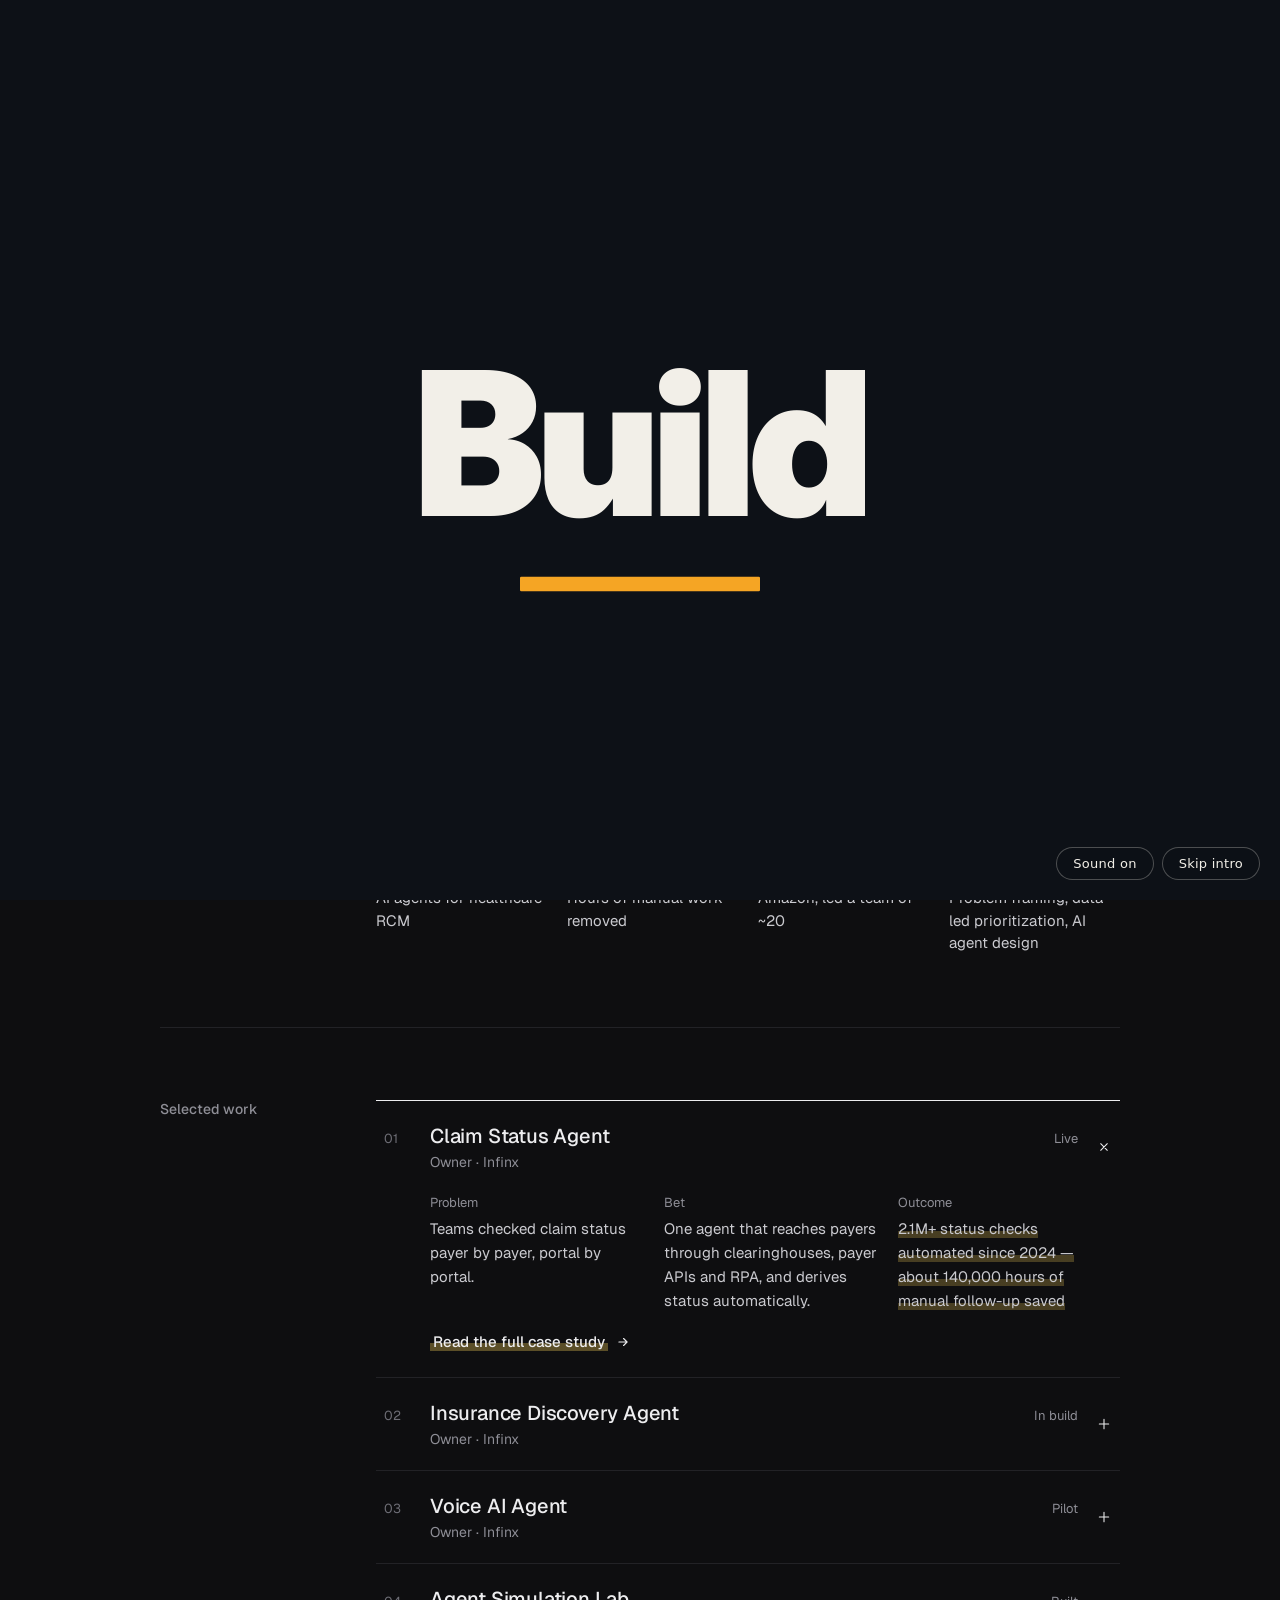
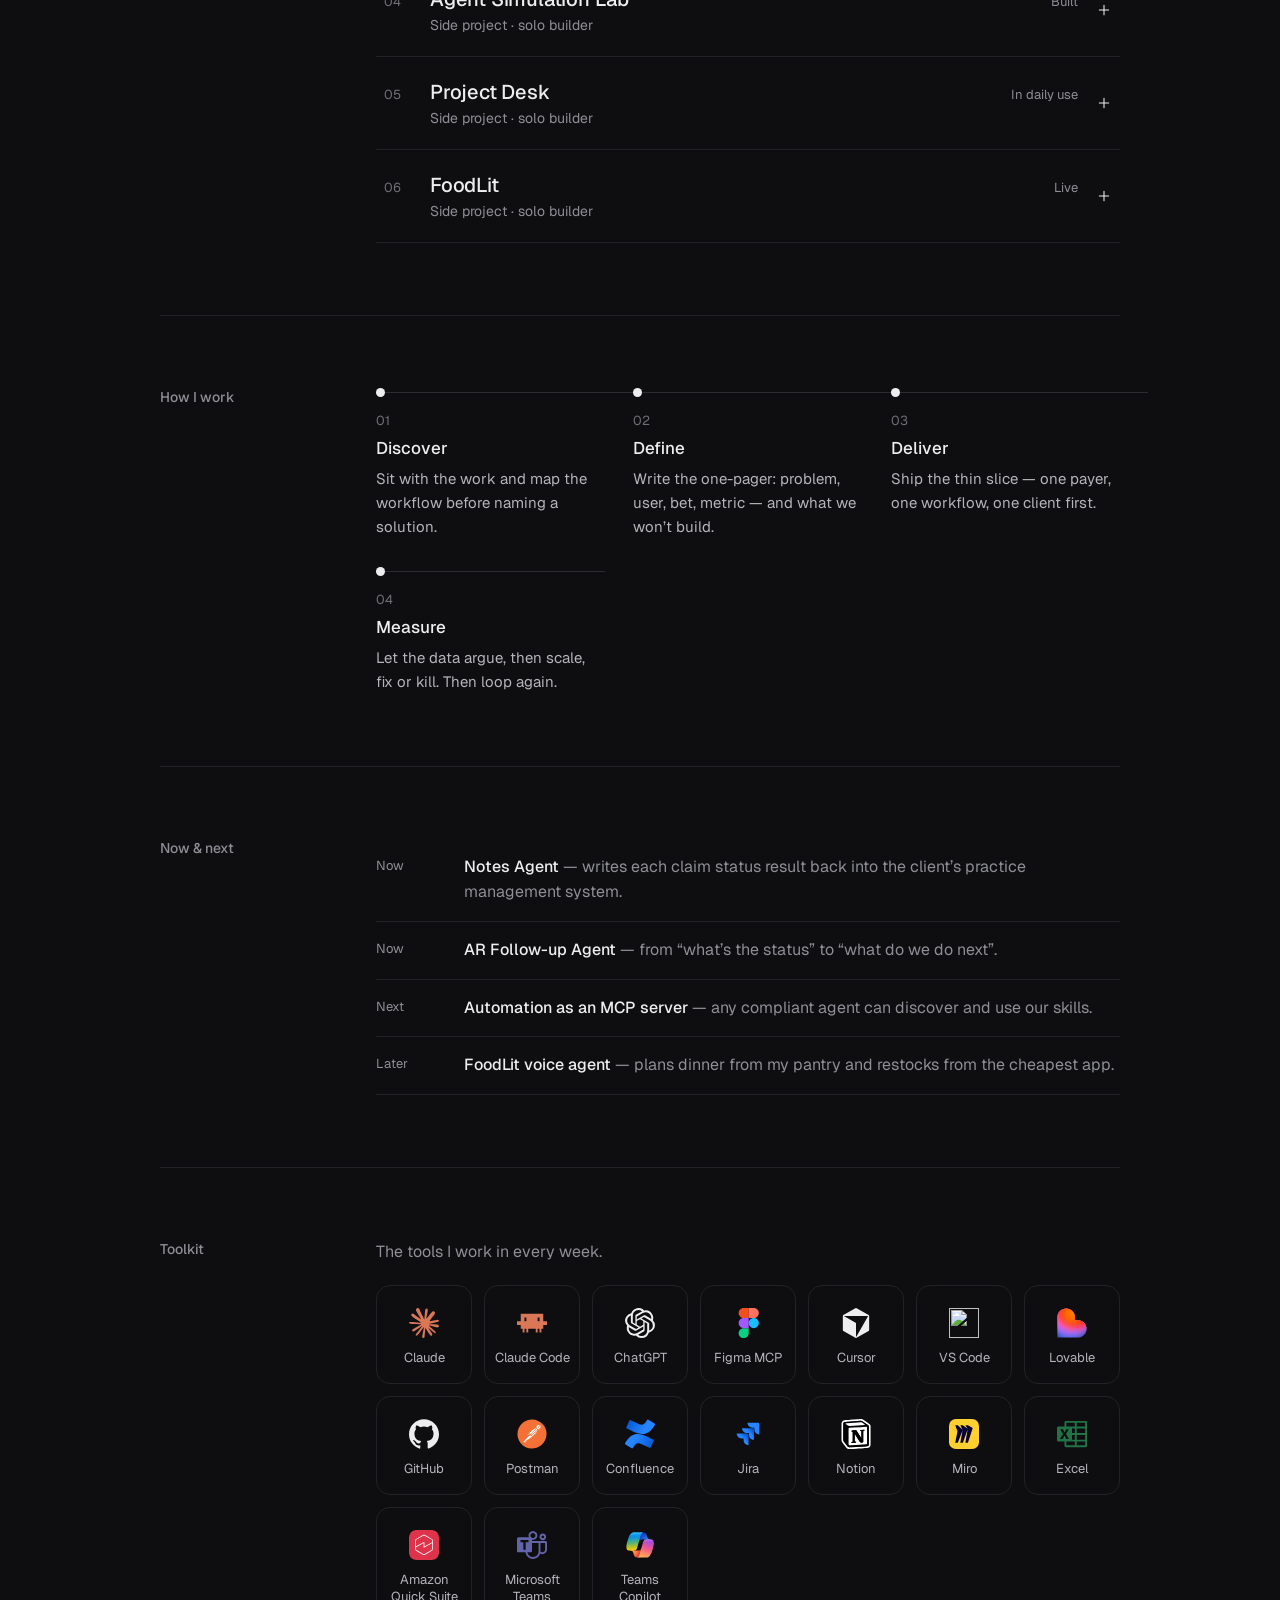
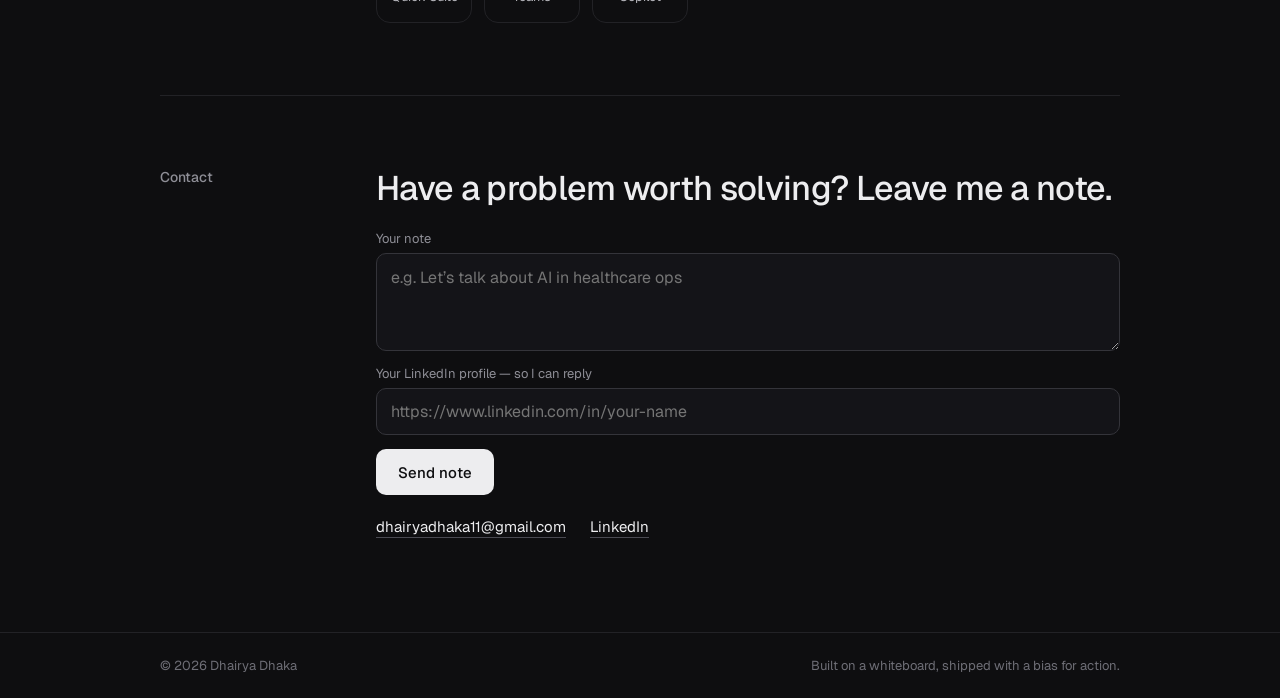
==== commit 74cb273b: "Add Postman, ChatGPT, Excel, Amazon Quick Suite, Teams and Teams Copilot to Toolkit Co-Authored-By: " ====
--- a/index.html
+++ b/index.html
@@ -101,7 +101,7 @@
 function T(v){return v==null||v===false?'':String(v);}
 function ST(css){var o={};if(!css)return o;String(css).split(';').forEach(function(d){var i=d.indexOf(':');if(i<0)return;var k=d.slice(0,i).trim(),v=d.slice(i+1).trim();if(!k)return;if(k.indexOf('--')!==0){if(k.indexOf('-webkit-')===0)k='Webkit'+k.slice(8);else if(k.indexOf('-moz-')===0)k='Moz'+k.slice(5);k=k.replace(/-([a-z])/g,function(m,c){return c.toUpperCase();});}o[k]=v;});return o;}
 class DCLogic extends React.Component{render(){var S=this.renderVals();return TEMPLATE(S);}}
-function TEMPLATE(S){return h("div",{style:ST("font-family: 'Geist', system-ui, sans-serif; color: #18181B; background: #FFFFFF; min-height: 100vh")},h("header",{style:ST("position: sticky; top: 0; z-index: 50; background: rgba(255,255,255,0.88); backdrop-filter: blur(10px); -webkit-backdrop-filter: blur(10px); border-bottom: 1px solid #EFEFEC")},h("nav",{style:ST("max-width: 960px; margin: 0 auto; padding: 16px 24px; display: flex; flex-wrap: wrap; justify-content: space-between; align-items: center; gap: 12px")},h("a",{"href":"#top","onClick":L(S,"jump"),style:ST("text-decoration: none; display: flex; align-items: center; gap: 10px; font-weight: 500; font-size: 15px")},h("span",{"aria-hidden":"true",style:ST("width: 14px; height: 14px; background: #FFE58A; border: 1px solid #18181B; rotate: -6deg")}),"Dhairya Dhaka"),h("div",{style:ST("display: flex; flex-wrap: wrap; gap: 24px; font-size: 14px")},h("a",{"className":("m-link m-nav "+T(L(S,"nav.about"))+""),"href":"#about","onClick":L(S,"jump")},"About"),h("a",{"className":("m-link m-nav "+T(L(S,"nav.work"))+""),"href":"#work","onClick":L(S,"jump")},"Work"),h("a",{"className":("m-link m-nav "+T(L(S,"nav.approach"))+""),"href":"#approach","onClick":L(S,"jump")},"Approach"),h("a",{"className":("m-link m-nav "+T(L(S,"nav.now"))+""),"href":"#now","onClick":L(S,"jump")},"Now"),h("a",{"className":("m-link m-nav "+T(L(S,"nav.contact"))+""),"href":"#contact","onClick":L(S,"jump"),style:ST("color: #18181B; font-weight: 500")},"Contact"),h("a",{"className":"m-theme","href":"dark.html",ref:L(S,"setThemeLink"),"onClick":L(S,"themeClick"),"aria-label":"Switch to dark mode","title":"Switch to dark mode",style:ST("display: inline-flex; align-items: center; justify-content: center; width: 34px; height: 34px; margin: -8px 0; border: 1px solid currentColor; border-radius: 999px; color: #18181B; text-decoration: none")},h("svg",{"width":"16","height":"16","viewBox":"0 0 24 24","fill":"none","stroke":"currentColor","strokeWidth":"1.8","strokeLinecap":"round","strokeLinejoin":"round","aria-hidden":"true"},h("path",{"d":"M20 14.5A8 8 0 0 1 9.5 4a8 8 0 1 0 10.5 10.5z"}))))),h("div",{"className":"m-progress","aria-hidden":"true"})),h("main",{style:ST("max-width: 960px; margin: 0 auto; padding: 0 24px")},h("section",{"id":"top",style:ST("padding: 112px 0 96px; display: flex; flex-wrap: wrap; gap: 40px; align-items: flex-end; justify-content: space-between")},h("div",{style:ST("flex: 1 1 480px; min-width: 0; display: flex; flex-direction: column; gap: 24px")},h("span",{"className":"h-up",style:ST("--d: .05s; font-size: 14px; color: #6B6B70")},"Product Manager · Pune, India"),h("h1",{style:ST("margin: 0; font-size: clamp(40px, 6vw, 64px); font-weight: 500; line-height: 1.05; letter-spacing: -0.035em")},h("span",{"className":"w"},h("span",{style:ST("--d: .12s")},"I"))," ",h("span",{"className":"w"},h("span",{style:ST("--d: .18s")},"turn"))," ",h("span",{"className":"w"},h("span",{style:ST("--d: .24s")},"messy"))," ",h("span",{"className":"w"},h("span",{style:ST("--d: .30s")},"whiteboards"))," ",h("span",{"className":"w"},h("span",{style:ST("--d: .36s")},"into"))," ",h("span",{"className":"w"},h("span",{style:ST("--d: .44s")},h("span",{"className":"hl-sweep",style:ST("background: linear-gradient(transparent 60%, #FFE58A 60%); padding: 0 2px")},"shipped products.")))),h("p",{"className":"h-up",style:ST("--d: .6s; margin: 0; font-size: 18px; line-height: 1.65; color: #4A4A50; max-width: 520px")},"Product Manager at Infinx Healthcare, building AI agents that take the busywork out of healthcare revenue cycle."),h("div",{"className":"h-up",style:ST("--d: .75s; display: flex; flex-wrap: wrap; gap: 20px; align-items: center; margin-top: 4px")},h("a",{"className":"m-btn","href":"#work","onClick":L(S,"jump"),style:ST("text-decoration: none; background: #18181B; color: #FFFFFF; font-size: 15px; font-weight: 500; padding: 13px 20px; border-radius: 10px; display: inline-flex; align-items: center; gap: 8px")},"See my work ",h("svg",{"width":"14","height":"14","viewBox":"0 0 24 24","fill":"none","stroke":"currentColor","strokeWidth":"2","strokeLinecap":"round","strokeLinejoin":"round","aria-hidden":"true"},h("path",{"d":"M5 12h14M13 6l6 6-6 6"}))),h("a",{"className":"m-link","href":"#contact","onClick":L(S,"jump"),style:ST("font-size: 15px; color: #18181B; text-decoration: underline; text-underline-offset: 5px; text-decoration-color: #C9C9C4")},"Get in touch"))),h("figure",{"className":"ph-tilt",ref:L(S,"setFig"),"onMouseMove":L(S,"tilt"),"onMouseLeave":L(S,"untilt"),style:ST("flex: 0 0 auto; margin: 0; position: relative")},h("img",{"className":"ph-in","src":"assets/dhairya.jpg","alt":"Portrait of Dhairya Dhaka",style:ST("display: block; width: 200px; height: 240px; object-fit: cover; object-position: 50% 28%; border-radius: 14px; filter: grayscale(1)")}),h("figcaption",{"className":"tag-pop",style:ST("position: absolute; right: -14px; bottom: -18px; font-family: 'Caveat', cursive; font-size: 22px; background: #FFE58A; padding: 2px 10px; rotate: -4deg")},"hi, I’m Dhairya"))),h("section",{"id":"about","className":"m-in m-sec",style:ST("padding: 72px 0; border-top: 1px solid #EFEFEC; display: flex; flex-wrap: wrap; gap: 24px 56px")},h("h2",{style:ST("flex: 0 0 160px; margin: 0; font-size: 14px; font-weight: 500; color: #6B6B70")},"About"),h("div",{style:ST("flex: 1 1 480px; min-width: 0; display: flex; flex-direction: column; gap: 18px; font-size: 17px; line-height: 1.75; color: #33333A")},h("p",{style:ST("margin: 0")},"I own the Claim Status Agent at Infinx, work on the Eligibility & Benefits Agent, and build AI agents that take repetitive work off revenue cycle and prior authorization teams."),h("p",{style:ST("margin: 0")},"Before product, I led a team of ~20 in quality operations at Amazon. That’s where I learned to obsess over defects, process and the customer on the other end."),h("dl",{style:ST("margin: 12px 0 0; display: grid; grid-template-columns: repeat(auto-fit, minmax(150px, 1fr)); gap: 20px; font-size: 15px; line-height: 1.5")},h("div",null,h("dt",{style:ST("font-size: 13px; color: #6B6B70; margin-bottom: 4px")},"Focus"),h("dd",{style:ST("margin: 0")},"AI agents for healthcare RCM")),h("div",null,h("dt",{style:ST("font-size: 13px; color: #6B6B70; margin-bottom: 4px")},"North star"),h("dd",{style:ST("margin: 0")},"Hours of manual follow-up removed")),h("div",null,h("dt",{style:ST("font-size: 13px; color: #6B6B70; margin-bottom: 4px")},"Before"),h("dd",{style:ST("margin: 0")},"Amazon, led a team of ~20"))))),h("section",{"id":"work","className":"m-in m-sec",style:ST("padding: 72px 0; border-top: 1px solid #EFEFEC; display: flex; flex-wrap: wrap; gap: 24px 56px")},h("h2",{style:ST("flex: 0 0 160px; margin: 0; font-size: 14px; font-weight: 500; color: #6B6B70")},"Selected work"),h("div",{style:ST("flex: 1 1 480px; min-width: 0; display: flex; flex-direction: column; border-top: 1px solid #18181B")},(L(S,"cases")||[]).map(function(it,i){return (function(S){return h(React.Fragment,{key:i},h("div",{"className":"m-st",style:ST(("--i: "+T(L(S,"$index"))+"; border-bottom: 1px solid #EFEFEC"))},h("button",{"type":"button","className":"m-row","onClick":L(S,"c.toggle"),"aria-expanded":L(S,"c.expanded"),style:ST("width: 100%; background: transparent; border: 0; padding: 22px 8px; display: flex; align-items: baseline; gap: 18px; text-align: left; cursor: pointer")},h("span",{"className":"m-num",style:ST("flex: 0 0 28px; font-size: 13px; color: #9A9AA0")},T(L(S,"c.num"))),h("span",{style:ST("flex: 1 1 auto; min-width: 0; display: flex; flex-direction: column; gap: 4px")},h("span",{"className":"m-title",style:ST("font-size: 20px; font-weight: 500; letter-spacing: -0.01em")},T(L(S,"c.title"))),h("span",{style:ST("font-size: 14px; color: #6B6B70")},T(L(S,"c.role")))),h("span",{style:ST("flex: 0 0 auto; font-size: 13px; color: #6B6B70; white-space: nowrap")},T(L(S,"c.status"))),h("svg",{"className":L(S,"c.plusCls"),"width":"16","height":"16","viewBox":"0 0 24 24","fill":"none","stroke":"#18181B","strokeWidth":"1.6","strokeLinecap":"round","aria-hidden":"true",style:ST("flex: 0 0 auto; align-self: center")},h("path",{"d":"M12 5v14M5 12h14"}))),h("div",{"className":L(S,"c.accCls")},h("div",null,h("div",{style:ST("padding: 0 8px 18px 54px; display: grid; grid-template-columns: repeat(auto-fit, minmax(180px, 1fr)); gap: 20px; font-size: 15px; line-height: 1.6; color: #33333A")},h("div",null,h("div",{style:ST("font-size: 13px; color: #6B6B70; margin-bottom: 4px")},"Problem"),T(L(S,"c.problem"))),h("div",null,h("div",{style:ST("font-size: 13px; color: #6B6B70; margin-bottom: 4px")},"Bet"),T(L(S,"c.bet"))),h("div",null,h("div",{style:ST("font-size: 13px; color: #6B6B70; margin-bottom: 4px")},"Outcome"),h("span",{style:ST("background: linear-gradient(transparent 62%, #FFF1B8 62%)")},T(L(S,"c.outcome"))))),h("a",{"className":"m-case","href":L(S,"c.href"),style:ST("margin: 0 8px 26px 54px; text-decoration: none; display: inline-flex; align-items: center; gap: 8px; font-size: 15px; font-weight: 500")},"Read the full case study ",h("svg",{"width":"14","height":"14","viewBox":"0 0 24 24","fill":"none","stroke":"currentColor","strokeWidth":"2","strokeLinecap":"round","strokeLinejoin":"round","aria-hidden":"true"},h("path",{"d":"M5 12h14M13 6l6 6-6 6"})))))));})(Object.assign({},S,{"c":it,$index:i}));}))),h("section",{"id":"approach","className":"m-in m-sec",style:ST("padding: 72px 0; border-top: 1px solid #EFEFEC; display: flex; flex-wrap: wrap; gap: 24px 56px")},h("h2",{style:ST("flex: 0 0 160px; margin: 0; font-size: 14px; font-weight: 500; color: #6B6B70")},"How I work"),h("ol",{style:ST("flex: 1 1 480px; min-width: 0; margin: 0; padding: 0; list-style: none; display: grid; grid-template-columns: repeat(auto-fit, minmax(180px, 1fr)); gap: 28px")},h("li",{"className":"m-step m-st",style:ST("--i: 0; display: flex; flex-direction: column; gap: 8px")},h("span",{"className":"m-dot","aria-hidden":"true",style:ST("--i: 0")}),h("span",{style:ST("font-size: 13px; color: #9A9AA0")},"01"),h("span",{style:ST("font-size: 17px; font-weight: 500")},"Discover"),h("span",{style:ST("font-size: 15px; line-height: 1.6; color: #4A4A50")},"Sit with the work and map the workflow before naming a solution.")),h("li",{"className":"m-step m-st",style:ST("--i: 1; display: flex; flex-direction: column; gap: 8px")},h("span",{"className":"m-dot","aria-hidden":"true",style:ST("--i: 1")}),h("span",{style:ST("font-size: 13px; color: #9A9AA0")},"02"),h("span",{style:ST("font-size: 17px; font-weight: 500")},"Define"),h("span",{style:ST("font-size: 15px; line-height: 1.6; color: #4A4A50")},"Write the one-pager: problem, user, bet, metric — and what we won’t build.")),h("li",{"className":"m-step m-st",style:ST("--i: 2; display: flex; flex-direction: column; gap: 8px")},h("span",{"className":"m-dot","aria-hidden":"true",style:ST("--i: 2")}),h("span",{style:ST("font-size: 13px; color: #9A9AA0")},"03"),h("span",{style:ST("font-size: 17px; font-weight: 500")},"Deliver"),h("span",{style:ST("font-size: 15px; line-height: 1.6; color: #4A4A50")},"Ship the thin slice — one payer, one workflow, one client first.")),h("li",{"className":"m-step m-st",style:ST("--i: 3; display: flex; flex-direction: column; gap: 8px")},h("span",{"className":"m-dot","aria-hidden":"true",style:ST("--i: 3")}),h("span",{style:ST("font-size: 13px; color: #9A9AA0")},"04"),h("span",{style:ST("font-size: 17px; font-weight: 500")},"Measure"),h("span",{style:ST("font-size: 15px; line-height: 1.6; color: #4A4A50")},"Let the data argue, then scale, fix or kill. Then loop again.")))),h("section",{"id":"now","className":"m-in m-sec",style:ST("padding: 72px 0; border-top: 1px solid #EFEFEC; display: flex; flex-wrap: wrap; gap: 24px 56px")},h("h2",{style:ST("flex: 0 0 160px; margin: 0; font-size: 14px; font-weight: 500; color: #6B6B70")},"Now & next"),h("div",{style:ST("flex: 1 1 480px; min-width: 0; display: flex; flex-direction: column")},h("div",{"className":"m-st",style:ST("--i: 0; display: flex; flex-wrap: wrap; gap: 6px 24px; padding: 16px 0; border-bottom: 1px solid #EFEFEC")},h("span",{style:ST("flex: 0 0 64px; font-size: 13px; color: #6B6B70; padding-top: 2px")},"Now"),h("span",{style:ST("flex: 1 1 300px; font-size: 16px; line-height: 1.55")},h("strong",{style:ST("font-weight: 500")},"Notes Agent")," ",h("span",{style:ST("color: #6B6B70")},"— writes each claim status result back into the client’s practice management system."))),h("div",{"className":"m-st",style:ST("--i: 1; display: flex; flex-wrap: wrap; gap: 6px 24px; padding: 16px 0; border-bottom: 1px solid #EFEFEC")},h("span",{style:ST("flex: 0 0 64px; font-size: 13px; color: #6B6B70; padding-top: 2px")},"Now"),h("span",{style:ST("flex: 1 1 300px; font-size: 16px; line-height: 1.55")},h("strong",{style:ST("font-weight: 500")},"AR Follow-up Agent")," ",h("span",{style:ST("color: #6B6B70")},"— from “what’s the status” to “what do we do next”."))),h("div",{"className":"m-st",style:ST("--i: 2; display: flex; flex-wrap: wrap; gap: 6px 24px; padding: 16px 0; border-bottom: 1px solid #EFEFEC")},h("span",{style:ST("flex: 0 0 64px; font-size: 13px; color: #6B6B70; padding-top: 2px")},"Next"),h("span",{style:ST("flex: 1 1 300px; font-size: 16px; line-height: 1.55")},h("strong",{style:ST("font-weight: 500")},"Automation as an MCP server")," ",h("span",{style:ST("color: #6B6B70")},"— any compliant agent can discover and use our skills."))),h("div",{"className":"m-st",style:ST("--i: 3; display: flex; flex-wrap: wrap; gap: 6px 24px; padding: 16px 0; border-bottom: 1px solid #EFEFEC")},h("span",{style:ST("flex: 0 0 64px; font-size: 13px; color: #6B6B70; padding-top: 2px")},"Later"),h("span",{style:ST("flex: 1 1 300px; font-size: 16px; line-height: 1.55")},h("strong",{style:ST("font-weight: 500")},"FoodLit voice agent")," ",h("span",{style:ST("color: #6B6B70")},"— plans dinner from my pantry and restocks from the cheapest app."))))),h("section",{"id":"tools","className":"m-in m-sec",style:ST("padding: 72px 0; border-top: 1px solid #EFEFEC; display: flex; flex-wrap: wrap; gap: 24px 56px")},h("h2",{style:ST("flex: 0 0 160px; margin: 0; font-size: 14px; font-weight: 500; color: #6B6B70")},"Toolkit"),h("div",{style:ST("flex: 1 1 480px; min-width: 0; display: flex; flex-direction: column; gap: 20px")},h("p",{style:ST("margin: 0; font-size: 16px; line-height: 1.55; color: #6B6B70")},"The tools I work in every week."),h("ul",{style:ST("list-style: none; margin: 0; padding: 0; display: grid; grid-template-columns: repeat(auto-fill, minmax(96px, 1fr)); gap: 12px")},h("li",{"className":"m-tool m-st",style:ST("--i: 0; display: flex; flex-direction: column; align-items: center; gap: 12px; padding: 22px 8px 16px; border: 1px solid #EFEFEC; border-radius: 14px; text-align: center")},h("img",{"className":"m-logo-img","src":"assets/tools/claude.svg","alt":"","width":"30","height":"30",style:ST("display: block; width: 30px; height: 30px; object-fit: contain")}),h("span",{style:ST("font-size: 13px; line-height: 1.3; color: #4A4A50")},"Claude")),h("li",{"className":"m-tool m-st",style:ST("--i: 1; display: flex; flex-direction: column; align-items: center; gap: 12px; padding: 22px 8px 16px; border: 1px solid #EFEFEC; border-radius: 14px; text-align: center")},h("img",{"className":"m-logo-img","src":"assets/tools/claudecode.svg","alt":"","width":"30","height":"30",style:ST("display: block; width: 30px; height: 30px; object-fit: contain")}),h("span",{style:ST("font-size: 13px; line-height: 1.3; color: #4A4A50")},"Claude Code")),h("li",{"className":"m-tool m-st",style:ST("--i: 2; display: flex; flex-direction: column; align-items: center; gap: 12px; padding: 22px 8px 16px; border: 1px solid #EFEFEC; border-radius: 14px; text-align: center")},h("img",{"className":"m-logo-img","src":"assets/tools/figma.svg","alt":"","width":"30","height":"30",style:ST("display: block; width: 30px; height: 30px; object-fit: contain")}),h("span",{style:ST("font-size: 13px; line-height: 1.3; color: #4A4A50")},"Figma MCP")),h("li",{"className":"m-tool m-st",style:ST("--i: 3; display: flex; flex-direction: column; align-items: center; gap: 12px; padding: 22px 8px 16px; border: 1px solid #EFEFEC; border-radius: 14px; text-align: center")},h("span",{"className":"m-logo","aria-hidden":"true",style:ST("--logo: url(assets/tools/cursor.svg); color: #18181B")}),h("span",{style:ST("font-size: 13px; line-height: 1.3; color: #4A4A50")},"Cursor")),h("li",{"className":"m-tool m-st",style:ST("--i: 4; display: flex; flex-direction: column; align-items: center; gap: 12px; padding: 22px 8px 16px; border: 1px solid #EFEFEC; border-radius: 14px; text-align: center")},h("img",{"className":"m-logo-img","src":"assets/tools/vscode.svg","alt":"","width":"30","height":"30",style:ST("display: block; width: 30px; height: 30px; object-fit: contain")}),h("span",{style:ST("font-size: 13px; line-height: 1.3; color: #4A4A50")},"VS Code")),h("li",{"className":"m-tool m-st",style:ST("--i: 5; display: flex; flex-direction: column; align-items: center; gap: 12px; padding: 22px 8px 16px; border: 1px solid #EFEFEC; border-radius: 14px; text-align: center")},h("img",{"className":"m-logo-img","src":"assets/tools/lovable.svg","alt":"","width":"30","height":"30",style:ST("display: block; width: 30px; height: 30px; object-fit: contain")}),h("span",{style:ST("font-size: 13px; line-height: 1.3; color: #4A4A50")},"Lovable")),h("li",{"className":"m-tool m-st",style:ST("--i: 6; display: flex; flex-direction: column; align-items: center; gap: 12px; padding: 22px 8px 16px; border: 1px solid #EFEFEC; border-radius: 14px; text-align: center")},h("span",{"className":"m-logo","aria-hidden":"true",style:ST("--logo: url(assets/tools/github.svg); color: #18181B")}),h("span",{style:ST("font-size: 13px; line-height: 1.3; color: #4A4A50")},"GitHub")),h("li",{"className":"m-tool m-st",style:ST("--i: 7; display: flex; flex-direction: column; align-items: center; gap: 12px; padding: 22px 8px 16px; border: 1px solid #EFEFEC; border-radius: 14px; text-align: center")},h("img",{"className":"m-logo-img","src":"assets/tools/confluence.svg","alt":"","width":"30","height":"30",style:ST("display: block; width: 30px; height: 30px; object-fit: contain")}),h("span",{style:ST("font-size: 13px; line-height: 1.3; color: #4A4A50")},"Confluence")),h("li",{"className":"m-tool m-st",style:ST("--i: 8; display: flex; flex-direction: column; align-items: center; gap: 12px; padding: 22px 8px 16px; border: 1px solid #EFEFEC; border-radius: 14px; text-align: center")},h("img",{"className":"m-logo-img","src":"assets/tools/jira.svg","alt":"","width":"30","height":"30",style:ST("display: block; width: 30px; height: 30px; object-fit: contain")}),h("span",{style:ST("font-size: 13px; line-height: 1.3; color: #4A4A50")},"Jira")),h("li",{"className":"m-tool m-st",style:ST("--i: 9; display: flex; flex-direction: column; align-items: center; gap: 12px; padding: 22px 8px 16px; border: 1px solid #EFEFEC; border-radius: 14px; text-align: center")},h("img",{"className":"m-logo-img","src":"assets/tools/notion.svg","alt":"","width":"30","height":"30",style:ST("display: block; width: 30px; height: 30px; object-fit: contain")}),h("span",{style:ST("font-size: 13px; line-height: 1.3; color: #4A4A50")},"Notion")),h("li",{"className":"m-tool m-st",style:ST("--i: 10; display: flex; flex-direction: column; align-items: center; gap: 12px; padding: 22px 8px 16px; border: 1px solid #EFEFEC; border-radius: 14px; text-align: center")},h("img",{"className":"m-logo-img","src":"assets/tools/miro.svg","alt":"","width":"30","height":"30",style:ST("display: block; width: 30px; height: 30px; object-fit: contain")}),h("span",{style:ST("font-size: 13px; line-height: 1.3; color: #4A4A50")},"Miro"))))),h("section",{"id":"contact","className":"m-in m-sec",style:ST("padding: 72px 0 96px; border-top: 1px solid #EFEFEC; display: flex; flex-wrap: wrap; gap: 24px 56px")},h("h2",{style:ST("flex: 0 0 160px; margin: 0; font-size: 14px; font-weight: 500; color: #6B6B70")},"Contact"),h("div",{style:ST("flex: 1 1 480px; min-width: 0; display: flex; flex-direction: column; gap: 22px")},h("p",{style:ST("margin: 0; font-size: clamp(26px, 3.4vw, 34px); font-weight: 500; line-height: 1.2; letter-spacing: -0.02em")},"Have a problem worth solving? Leave me a note."),h("form",{"onSubmit":L(S,"submitNote"),"noValidate":true,style:ST("position: relative; display: flex; flex-direction: column; gap: 14px")},h("label",{"htmlFor":"m-note",style:ST("font-size: 13px; color: #6B6B70")},"Your note"),h("textarea",{"className":"m-field","id":"m-note","rows":"3","maxLength":"280","value":L(S,"draft"),"onChange":L(S,"onDraft"),"placeholder":"e.g. Let’s talk about AI in healthcare ops",style:ST("box-sizing: border-box; padding: 12px 14px; font: inherit; font-size: 16px; line-height: 1.5; border: 1px solid #D9D9D4; border-radius: 10px; background: #FFFFFF; color: #18181B; resize: vertical; margin-top: -8px")}),h("label",{"htmlFor":"m-li",style:ST("font-size: 13px; color: #6B6B70")},"Your LinkedIn profile — so I can reply"),h("input",{"className":"m-field","id":"m-li","type":"url","inputMode":"url","autoComplete":"url","value":L(S,"linkedin"),"onChange":L(S,"onLinkedin"),"placeholder":"https://www.linkedin.com/in/your-name","aria-invalid":L(S,"liInvalid"),"aria-describedby":"m-msg",style:ST(L(S,"liStyle"))}),h("input",{"type":"text","name":"_gotcha","tabIndex":"-1","autoComplete":"off","value":L(S,"gotcha"),"onChange":L(S,"onGotcha"),"aria-hidden":"true",style:ST("position: absolute; left: -9999px; width: 1px; height: 1px; opacity: 0")}),h("div",{style:ST("display: flex; flex-wrap: wrap; align-items: center; gap: 16px")},h("button",{"type":"submit","className":"m-btn","disabled":L(S,"sending"),style:ST("min-height: 46px; padding: 12px 22px; background: #18181B; color: #FFFFFF; border: 0; border-radius: 10px; font-size: 15px; font-weight: 500; cursor: pointer")},T(L(S,"submitLabel"))),h("span",{"id":"m-msg","role":"status","aria-live":"polite",style:ST(L(S,"msgStyle"))},T(L(S,"formMsg"))))),h("div",{style:ST("display: flex; flex-wrap: wrap; gap: 24px; font-size: 15px")},h("a",{"className":"m-link","href":"mailto:dhairyadhaka11@gmail.com",style:ST("color: #18181B; text-decoration: underline; text-underline-offset: 5px; text-decoration-color: #C9C9C4")},"dhairyadhaka11@gmail.com"),h("a",{"className":"m-link","href":"https://www.linkedin.com/in/dhairya-dhaka/","target":"_blank","rel":"noopener noreferrer",style:ST("color: #18181B; text-decoration: underline; text-underline-offset: 5px; text-decoration-color: #C9C9C4")},"LinkedIn"))))),h("footer",{style:ST("border-top: 1px solid #EFEFEC")},h("div",{style:ST("max-width: 960px; margin: 0 auto; padding: 24px; display: flex; flex-wrap: wrap; justify-content: space-between; gap: 8px; font-size: 13px; color: #9A9AA0")},h("span",null,"© 2026 Dhairya Dhaka"),h("span",null,"Built on a whiteboard, shipped with a bias for action."))));}
+function TEMPLATE(S){return h("div",{style:ST("font-family: 'Geist', system-ui, sans-serif; color: #18181B; background: #FFFFFF; min-height: 100vh")},h("header",{style:ST("position: sticky; top: 0; z-index: 50; background: rgba(255,255,255,0.88); backdrop-filter: blur(10px); -webkit-backdrop-filter: blur(10px); border-bottom: 1px solid #EFEFEC")},h("nav",{style:ST("max-width: 960px; margin: 0 auto; padding: 16px 24px; display: flex; flex-wrap: wrap; justify-content: space-between; align-items: center; gap: 12px")},h("a",{"href":"#top","onClick":L(S,"jump"),style:ST("text-decoration: none; display: flex; align-items: center; gap: 10px; font-weight: 500; font-size: 15px")},h("span",{"aria-hidden":"true",style:ST("width: 14px; height: 14px; background: #FFE58A; border: 1px solid #18181B; rotate: -6deg")}),"Dhairya Dhaka"),h("div",{style:ST("display: flex; flex-wrap: wrap; gap: 24px; font-size: 14px")},h("a",{"className":("m-link m-nav "+T(L(S,"nav.about"))+""),"href":"#about","onClick":L(S,"jump")},"About"),h("a",{"className":("m-link m-nav "+T(L(S,"nav.work"))+""),"href":"#work","onClick":L(S,"jump")},"Work"),h("a",{"className":("m-link m-nav "+T(L(S,"nav.approach"))+""),"href":"#approach","onClick":L(S,"jump")},"Approach"),h("a",{"className":("m-link m-nav "+T(L(S,"nav.now"))+""),"href":"#now","onClick":L(S,"jump")},"Now"),h("a",{"className":("m-link m-nav "+T(L(S,"nav.contact"))+""),"href":"#contact","onClick":L(S,"jump"),style:ST("color: #18181B; font-weight: 500")},"Contact"),h("a",{"className":"m-theme","href":"dark.html",ref:L(S,"setThemeLink"),"onClick":L(S,"themeClick"),"aria-label":"Switch to dark mode","title":"Switch to dark mode",style:ST("display: inline-flex; align-items: center; justify-content: center; width: 34px; height: 34px; margin: -8px 0; border: 1px solid currentColor; border-radius: 999px; color: #18181B; text-decoration: none")},h("svg",{"width":"16","height":"16","viewBox":"0 0 24 24","fill":"none","stroke":"currentColor","strokeWidth":"1.8","strokeLinecap":"round","strokeLinejoin":"round","aria-hidden":"true"},h("path",{"d":"M20 14.5A8 8 0 0 1 9.5 4a8 8 0 1 0 10.5 10.5z"}))))),h("div",{"className":"m-progress","aria-hidden":"true"})),h("main",{style:ST("max-width: 960px; margin: 0 auto; padding: 0 24px")},h("section",{"id":"top",style:ST("padding: 112px 0 96px; display: flex; flex-wrap: wrap; gap: 40px; align-items: flex-end; justify-content: space-between")},h("div",{style:ST("flex: 1 1 480px; min-width: 0; display: flex; flex-direction: column; gap: 24px")},h("span",{"className":"h-up",style:ST("--d: .05s; font-size: 14px; color: #6B6B70")},"Product Manager · Pune, India"),h("h1",{style:ST("margin: 0; font-size: clamp(40px, 6vw, 64px); font-weight: 500; line-height: 1.05; letter-spacing: -0.035em")},h("span",{"className":"w"},h("span",{style:ST("--d: .12s")},"I"))," ",h("span",{"className":"w"},h("span",{style:ST("--d: .18s")},"turn"))," ",h("span",{"className":"w"},h("span",{style:ST("--d: .24s")},"messy"))," ",h("span",{"className":"w"},h("span",{style:ST("--d: .30s")},"whiteboards"))," ",h("span",{"className":"w"},h("span",{style:ST("--d: .36s")},"into"))," ",h("span",{"className":"w"},h("span",{style:ST("--d: .44s")},h("span",{"className":"hl-sweep",style:ST("background: linear-gradient(transparent 60%, #FFE58A 60%); padding: 0 2px")},"shipped products.")))),h("p",{"className":"h-up",style:ST("--d: .6s; margin: 0; font-size: 18px; line-height: 1.65; color: #4A4A50; max-width: 520px")},"Product Manager at Infinx Healthcare, building AI agents that take the busywork out of healthcare revenue cycle."),h("div",{"className":"h-up",style:ST("--d: .75s; display: flex; flex-wrap: wrap; gap: 20px; align-items: center; margin-top: 4px")},h("a",{"className":"m-btn","href":"#work","onClick":L(S,"jump"),style:ST("text-decoration: none; background: #18181B; color: #FFFFFF; font-size: 15px; font-weight: 500; padding: 13px 20px; border-radius: 10px; display: inline-flex; align-items: center; gap: 8px")},"See my work ",h("svg",{"width":"14","height":"14","viewBox":"0 0 24 24","fill":"none","stroke":"currentColor","strokeWidth":"2","strokeLinecap":"round","strokeLinejoin":"round","aria-hidden":"true"},h("path",{"d":"M5 12h14M13 6l6 6-6 6"}))),h("a",{"className":"m-link","href":"#contact","onClick":L(S,"jump"),style:ST("font-size: 15px; color: #18181B; text-decoration: underline; text-underline-offset: 5px; text-decoration-color: #C9C9C4")},"Get in touch"))),h("figure",{"className":"ph-tilt",ref:L(S,"setFig"),"onMouseMove":L(S,"tilt"),"onMouseLeave":L(S,"untilt"),style:ST("flex: 0 0 auto; margin: 0; position: relative")},h("img",{"className":"ph-in","src":"assets/dhairya.jpg","alt":"Portrait of Dhairya Dhaka",style:ST("display: block; width: 200px; height: 240px; object-fit: cover; object-position: 50% 28%; border-radius: 14px; filter: grayscale(1)")}),h("figcaption",{"className":"tag-pop",style:ST("position: absolute; right: -14px; bottom: -18px; font-family: 'Caveat', cursive; font-size: 22px; background: #FFE58A; padding: 2px 10px; rotate: -4deg")},"hi, I’m Dhairya"))),h("section",{"id":"about","className":"m-in m-sec",style:ST("padding: 72px 0; border-top: 1px solid #EFEFEC; display: flex; flex-wrap: wrap; gap: 24px 56px")},h("h2",{style:ST("flex: 0 0 160px; margin: 0; font-size: 14px; font-weight: 500; color: #6B6B70")},"About"),h("div",{style:ST("flex: 1 1 480px; min-width: 0; display: flex; flex-direction: column; gap: 18px; font-size: 17px; line-height: 1.75; color: #33333A")},h("p",{style:ST("margin: 0")},"I own the Claim Status Agent at Infinx, work on the Eligibility & Benefits Agent, and build AI agents that take repetitive work off revenue cycle and prior authorization teams."),h("p",{style:ST("margin: 0")},"Before product, I led a team of ~20 in quality operations at Amazon. That’s where I learned to obsess over defects, process and the customer on the other end."),h("dl",{style:ST("margin: 12px 0 0; display: grid; grid-template-columns: repeat(auto-fit, minmax(150px, 1fr)); gap: 20px; font-size: 15px; line-height: 1.5")},h("div",null,h("dt",{style:ST("font-size: 13px; color: #6B6B70; margin-bottom: 4px")},"Focus"),h("dd",{style:ST("margin: 0")},"AI agents for healthcare RCM")),h("div",null,h("dt",{style:ST("font-size: 13px; color: #6B6B70; margin-bottom: 4px")},"North star"),h("dd",{style:ST("margin: 0")},"Hours of manual follow-up removed")),h("div",null,h("dt",{style:ST("font-size: 13px; color: #6B6B70; margin-bottom: 4px")},"Before"),h("dd",{style:ST("margin: 0")},"Amazon, led a team of ~20"))))),h("section",{"id":"work","className":"m-in m-sec",style:ST("padding: 72px 0; border-top: 1px solid #EFEFEC; display: flex; flex-wrap: wrap; gap: 24px 56px")},h("h2",{style:ST("flex: 0 0 160px; margin: 0; font-size: 14px; font-weight: 500; color: #6B6B70")},"Selected work"),h("div",{style:ST("flex: 1 1 480px; min-width: 0; display: flex; flex-direction: column; border-top: 1px solid #18181B")},(L(S,"cases")||[]).map(function(it,i){return (function(S){return h(React.Fragment,{key:i},h("div",{"className":"m-st",style:ST(("--i: "+T(L(S,"$index"))+"; border-bottom: 1px solid #EFEFEC"))},h("button",{"type":"button","className":"m-row","onClick":L(S,"c.toggle"),"aria-expanded":L(S,"c.expanded"),style:ST("width: 100%; background: transparent; border: 0; padding: 22px 8px; display: flex; align-items: baseline; gap: 18px; text-align: left; cursor: pointer")},h("span",{"className":"m-num",style:ST("flex: 0 0 28px; font-size: 13px; color: #9A9AA0")},T(L(S,"c.num"))),h("span",{style:ST("flex: 1 1 auto; min-width: 0; display: flex; flex-direction: column; gap: 4px")},h("span",{"className":"m-title",style:ST("font-size: 20px; font-weight: 500; letter-spacing: -0.01em")},T(L(S,"c.title"))),h("span",{style:ST("font-size: 14px; color: #6B6B70")},T(L(S,"c.role")))),h("span",{style:ST("flex: 0 0 auto; font-size: 13px; color: #6B6B70; white-space: nowrap")},T(L(S,"c.status"))),h("svg",{"className":L(S,"c.plusCls"),"width":"16","height":"16","viewBox":"0 0 24 24","fill":"none","stroke":"#18181B","strokeWidth":"1.6","strokeLinecap":"round","aria-hidden":"true",style:ST("flex: 0 0 auto; align-self: center")},h("path",{"d":"M12 5v14M5 12h14"}))),h("div",{"className":L(S,"c.accCls")},h("div",null,h("div",{style:ST("padding: 0 8px 18px 54px; display: grid; grid-template-columns: repeat(auto-fit, minmax(180px, 1fr)); gap: 20px; font-size: 15px; line-height: 1.6; color: #33333A")},h("div",null,h("div",{style:ST("font-size: 13px; color: #6B6B70; margin-bottom: 4px")},"Problem"),T(L(S,"c.problem"))),h("div",null,h("div",{style:ST("font-size: 13px; color: #6B6B70; margin-bottom: 4px")},"Bet"),T(L(S,"c.bet"))),h("div",null,h("div",{style:ST("font-size: 13px; color: #6B6B70; margin-bottom: 4px")},"Outcome"),h("span",{style:ST("background: linear-gradient(transparent 62%, #FFF1B8 62%)")},T(L(S,"c.outcome"))))),h("a",{"className":"m-case","href":L(S,"c.href"),style:ST("margin: 0 8px 26px 54px; text-decoration: none; display: inline-flex; align-items: center; gap: 8px; font-size: 15px; font-weight: 500")},"Read the full case study ",h("svg",{"width":"14","height":"14","viewBox":"0 0 24 24","fill":"none","stroke":"currentColor","strokeWidth":"2","strokeLinecap":"round","strokeLinejoin":"round","aria-hidden":"true"},h("path",{"d":"M5 12h14M13 6l6 6-6 6"})))))));})(Object.assign({},S,{"c":it,$index:i}));}))),h("section",{"id":"approach","className":"m-in m-sec",style:ST("padding: 72px 0; border-top: 1px solid #EFEFEC; display: flex; flex-wrap: wrap; gap: 24px 56px")},h("h2",{style:ST("flex: 0 0 160px; margin: 0; font-size: 14px; font-weight: 500; color: #6B6B70")},"How I work"),h("ol",{style:ST("flex: 1 1 480px; min-width: 0; margin: 0; padding: 0; list-style: none; display: grid; grid-template-columns: repeat(auto-fit, minmax(180px, 1fr)); gap: 28px")},h("li",{"className":"m-step m-st",style:ST("--i: 0; display: flex; flex-direction: column; gap: 8px")},h("span",{"className":"m-dot","aria-hidden":"true",style:ST("--i: 0")}),h("span",{style:ST("font-size: 13px; color: #9A9AA0")},"01"),h("span",{style:ST("font-size: 17px; font-weight: 500")},"Discover"),h("span",{style:ST("font-size: 15px; line-height: 1.6; color: #4A4A50")},"Sit with the work and map the workflow before naming a solution.")),h("li",{"className":"m-step m-st",style:ST("--i: 1; display: flex; flex-direction: column; gap: 8px")},h("span",{"className":"m-dot","aria-hidden":"true",style:ST("--i: 1")}),h("span",{style:ST("font-size: 13px; color: #9A9AA0")},"02"),h("span",{style:ST("font-size: 17px; font-weight: 500")},"Define"),h("span",{style:ST("font-size: 15px; line-height: 1.6; color: #4A4A50")},"Write the one-pager: problem, user, bet, metric — and what we won’t build.")),h("li",{"className":"m-step m-st",style:ST("--i: 2; display: flex; flex-direction: column; gap: 8px")},h("span",{"className":"m-dot","aria-hidden":"true",style:ST("--i: 2")}),h("span",{style:ST("font-size: 13px; color: #9A9AA0")},"03"),h("span",{style:ST("font-size: 17px; font-weight: 500")},"Deliver"),h("span",{style:ST("font-size: 15px; line-height: 1.6; color: #4A4A50")},"Ship the thin slice — one payer, one workflow, one client first.")),h("li",{"className":"m-step m-st",style:ST("--i: 3; display: flex; flex-direction: column; gap: 8px")},h("span",{"className":"m-dot","aria-hidden":"true",style:ST("--i: 3")}),h("span",{style:ST("font-size: 13px; color: #9A9AA0")},"04"),h("span",{style:ST("font-size: 17px; font-weight: 500")},"Measure"),h("span",{style:ST("font-size: 15px; line-height: 1.6; color: #4A4A50")},"Let the data argue, then scale, fix or kill. Then loop again.")))),h("section",{"id":"now","className":"m-in m-sec",style:ST("padding: 72px 0; border-top: 1px solid #EFEFEC; display: flex; flex-wrap: wrap; gap: 24px 56px")},h("h2",{style:ST("flex: 0 0 160px; margin: 0; font-size: 14px; font-weight: 500; color: #6B6B70")},"Now & next"),h("div",{style:ST("flex: 1 1 480px; min-width: 0; display: flex; flex-direction: column")},h("div",{"className":"m-st",style:ST("--i: 0; display: flex; flex-wrap: wrap; gap: 6px 24px; padding: 16px 0; border-bottom: 1px solid #EFEFEC")},h("span",{style:ST("flex: 0 0 64px; font-size: 13px; color: #6B6B70; padding-top: 2px")},"Now"),h("span",{style:ST("flex: 1 1 300px; font-size: 16px; line-height: 1.55")},h("strong",{style:ST("font-weight: 500")},"Notes Agent")," ",h("span",{style:ST("color: #6B6B70")},"— writes each claim status result back into the client’s practice management system."))),h("div",{"className":"m-st",style:ST("--i: 1; display: flex; flex-wrap: wrap; gap: 6px 24px; padding: 16px 0; border-bottom: 1px solid #EFEFEC")},h("span",{style:ST("flex: 0 0 64px; font-size: 13px; color: #6B6B70; padding-top: 2px")},"Now"),h("span",{style:ST("flex: 1 1 300px; font-size: 16px; line-height: 1.55")},h("strong",{style:ST("font-weight: 500")},"AR Follow-up Agent")," ",h("span",{style:ST("color: #6B6B70")},"— from “what’s the status” to “what do we do next”."))),h("div",{"className":"m-st",style:ST("--i: 2; display: flex; flex-wrap: wrap; gap: 6px 24px; padding: 16px 0; border-bottom: 1px solid #EFEFEC")},h("span",{style:ST("flex: 0 0 64px; font-size: 13px; color: #6B6B70; padding-top: 2px")},"Next"),h("span",{style:ST("flex: 1 1 300px; font-size: 16px; line-height: 1.55")},h("strong",{style:ST("font-weight: 500")},"Automation as an MCP server")," ",h("span",{style:ST("color: #6B6B70")},"— any compliant agent can discover and use our skills."))),h("div",{"className":"m-st",style:ST("--i: 3; display: flex; flex-wrap: wrap; gap: 6px 24px; padding: 16px 0; border-bottom: 1px solid #EFEFEC")},h("span",{style:ST("flex: 0 0 64px; font-size: 13px; color: #6B6B70; padding-top: 2px")},"Later"),h("span",{style:ST("flex: 1 1 300px; font-size: 16px; line-height: 1.55")},h("strong",{style:ST("font-weight: 500")},"FoodLit voice agent")," ",h("span",{style:ST("color: #6B6B70")},"— plans dinner from my pantry and restocks from the cheapest app."))))),h("section",{"id":"tools","className":"m-in m-sec",style:ST("padding: 72px 0; border-top: 1px solid #EFEFEC; display: flex; flex-wrap: wrap; gap: 24px 56px")},h("h2",{style:ST("flex: 0 0 160px; margin: 0; font-size: 14px; font-weight: 500; color: #6B6B70")},"Toolkit"),h("div",{style:ST("flex: 1 1 480px; min-width: 0; display: flex; flex-direction: column; gap: 20px")},h("p",{style:ST("margin: 0; font-size: 16px; line-height: 1.55; color: #6B6B70")},"The tools I work in every week."),h("ul",{style:ST("list-style: none; margin: 0; padding: 0; display: grid; grid-template-columns: repeat(auto-fill, minmax(96px, 1fr)); gap: 12px")},h("li",{"className":"m-tool m-st",style:ST("--i: 0; display: flex; flex-direction: column; align-items: center; gap: 12px; padding: 22px 8px 16px; border: 1px solid #EFEFEC; border-radius: 14px; text-align: center")},h("img",{"className":"m-logo-img","src":"assets/tools/claude.svg","alt":"","width":"30","height":"30",style:ST("display: block; width: 30px; height: 30px; object-fit: contain")}),h("span",{style:ST("font-size: 13px; line-height: 1.3; color: #4A4A50")},"Claude")),h("li",{"className":"m-tool m-st",style:ST("--i: 1; display: flex; flex-direction: column; align-items: center; gap: 12px; padding: 22px 8px 16px; border: 1px solid #EFEFEC; border-radius: 14px; text-align: center")},h("img",{"className":"m-logo-img","src":"assets/tools/claudecode.svg","alt":"","width":"30","height":"30",style:ST("display: block; width: 30px; height: 30px; object-fit: contain")}),h("span",{style:ST("font-size: 13px; line-height: 1.3; color: #4A4A50")},"Claude Code")),h("li",{"className":"m-tool m-st",style:ST("--i: 2; display: flex; flex-direction: column; align-items: center; gap: 12px; padding: 22px 8px 16px; border: 1px solid #EFEFEC; border-radius: 14px; text-align: center")},h("span",{"className":"m-logo","aria-hidden":"true",style:ST("--logo: url(assets/tools/chatgpt.svg); color: #18181B")}),h("span",{style:ST("font-size: 13px; line-height: 1.3; color: #4A4A50")},"ChatGPT")),h("li",{"className":"m-tool m-st",style:ST("--i: 3; display: flex; flex-direction: column; align-items: center; gap: 12px; padding: 22px 8px 16px; border: 1px solid #EFEFEC; border-radius: 14px; text-align: center")},h("img",{"className":"m-logo-img","src":"assets/tools/figma.svg","alt":"","width":"30","height":"30",style:ST("display: block; width: 30px; height: 30px; object-fit: contain")}),h("span",{style:ST("font-size: 13px; line-height: 1.3; color: #4A4A50")},"Figma MCP")),h("li",{"className":"m-tool m-st",style:ST("--i: 4; display: flex; flex-direction: column; align-items: center; gap: 12px; padding: 22px 8px 16px; border: 1px solid #EFEFEC; border-radius: 14px; text-align: center")},h("span",{"className":"m-logo","aria-hidden":"true",style:ST("--logo: url(assets/tools/cursor.svg); color: #18181B")}),h("span",{style:ST("font-size: 13px; line-height: 1.3; color: #4A4A50")},"Cursor")),h("li",{"className":"m-tool m-st",style:ST("--i: 5; display: flex; flex-direction: column; align-items: center; gap: 12px; padding: 22px 8px 16px; border: 1px solid #EFEFEC; border-radius: 14px; text-align: center")},h("img",{"className":"m-logo-img","src":"assets/tools/vscode.svg","alt":"","width":"30","height":"30",style:ST("display: block; width: 30px; height: 30px; object-fit: contain")}),h("span",{style:ST("font-size: 13px; line-height: 1.3; color: #4A4A50")},"VS Code")),h("li",{"className":"m-tool m-st",style:ST("--i: 6; display: flex; flex-direction: column; align-items: center; gap: 12px; padding: 22px 8px 16px; border: 1px solid #EFEFEC; border-radius: 14px; text-align: center")},h("img",{"className":"m-logo-img","src":"assets/tools/lovable.svg","alt":"","width":"30","height":"30",style:ST("display: block; width: 30px; height: 30px; object-fit: contain")}),h("span",{style:ST("font-size: 13px; line-height: 1.3; color: #4A4A50")},"Lovable")),h("li",{"className":"m-tool m-st",style:ST("--i: 7; display: flex; flex-direction: column; align-items: center; gap: 12px; padding: 22px 8px 16px; border: 1px solid #EFEFEC; border-radius: 14px; text-align: center")},h("span",{"className":"m-logo","aria-hidden":"true",style:ST("--logo: url(assets/tools/github.svg); color: #18181B")}),h("span",{style:ST("font-size: 13px; line-height: 1.3; color: #4A4A50")},"GitHub")),h("li",{"className":"m-tool m-st",style:ST("--i: 8; display: flex; flex-direction: column; align-items: center; gap: 12px; padding: 22px 8px 16px; border: 1px solid #EFEFEC; border-radius: 14px; text-align: center")},h("img",{"className":"m-logo-img","src":"assets/tools/postman.svg","alt":"","width":"30","height":"30",style:ST("display: block; width: 30px; height: 30px; object-fit: contain")}),h("span",{style:ST("font-size: 13px; line-height: 1.3; color: #4A4A50")},"Postman")),h("li",{"className":"m-tool m-st",style:ST("--i: 9; display: flex; flex-direction: column; align-items: center; gap: 12px; padding: 22px 8px 16px; border: 1px solid #EFEFEC; border-radius: 14px; text-align: center")},h("img",{"className":"m-logo-img","src":"assets/tools/confluence.svg","alt":"","width":"30","height":"30",style:ST("display: block; width: 30px; height: 30px; object-fit: contain")}),h("span",{style:ST("font-size: 13px; line-height: 1.3; color: #4A4A50")},"Confluence")),h("li",{"className":"m-tool m-st",style:ST("--i: 10; display: flex; flex-direction: column; align-items: center; gap: 12px; padding: 22px 8px 16px; border: 1px solid #EFEFEC; border-radius: 14px; text-align: center")},h("img",{"className":"m-logo-img","src":"assets/tools/jira.svg","alt":"","width":"30","height":"30",style:ST("display: block; width: 30px; height: 30px; object-fit: contain")}),h("span",{style:ST("font-size: 13px; line-height: 1.3; color: #4A4A50")},"Jira")),h("li",{"className":"m-tool m-st",style:ST("--i: 11; display: flex; flex-direction: column; align-items: center; gap: 12px; padding: 22px 8px 16px; border: 1px solid #EFEFEC; border-radius: 14px; text-align: center")},h("img",{"className":"m-logo-img","src":"assets/tools/notion.svg","alt":"","width":"30","height":"30",style:ST("display: block; width: 30px; height: 30px; object-fit: contain")}),h("span",{style:ST("font-size: 13px; line-height: 1.3; color: #4A4A50")},"Notion")),h("li",{"className":"m-tool m-st",style:ST("--i: 12; display: flex; flex-direction: column; align-items: center; gap: 12px; padding: 22px 8px 16px; border: 1px solid #EFEFEC; border-radius: 14px; text-align: center")},h("img",{"className":"m-logo-img","src":"assets/tools/miro.svg","alt":"","width":"30","height":"30",style:ST("display: block; width: 30px; height: 30px; object-fit: contain")}),h("span",{style:ST("font-size: 13px; line-height: 1.3; color: #4A4A50")},"Miro")),h("li",{"className":"m-tool m-st",style:ST("--i: 13; display: flex; flex-direction: column; align-items: center; gap: 12px; padding: 22px 8px 16px; border: 1px solid #EFEFEC; border-radius: 14px; text-align: center")},h("img",{"className":"m-logo-img","src":"assets/tools/excel.svg","alt":"","width":"30","height":"30",style:ST("display: block; width: 30px; height: 30px; object-fit: contain")}),h("span",{style:ST("font-size: 13px; line-height: 1.3; color: #4A4A50")},"Excel")),h("li",{"className":"m-tool m-st",style:ST("--i: 14; display: flex; flex-direction: column; align-items: center; gap: 12px; padding: 22px 8px 16px; border: 1px solid #EFEFEC; border-radius: 14px; text-align: center")},h("img",{"className":"m-logo-img","src":"assets/tools/quicksuite.svg","alt":"","width":"30","height":"30",style:ST("display: block; width: 30px; height: 30px; object-fit: contain")}),h("span",{style:ST("font-size: 13px; line-height: 1.3; color: #4A4A50")},"Amazon Quick Suite")),h("li",{"className":"m-tool m-st",style:ST("--i: 15; display: flex; flex-direction: column; align-items: center; gap: 12px; padding: 22px 8px 16px; border: 1px solid #EFEFEC; border-radius: 14px; text-align: center")},h("img",{"className":"m-logo-img","src":"assets/tools/teams.svg","alt":"","width":"30","height":"30",style:ST("display: block; width: 30px; height: 30px; object-fit: contain")}),h("span",{style:ST("font-size: 13px; line-height: 1.3; color: #4A4A50")},"Microsoft Teams")),h("li",{"className":"m-tool m-st",style:ST("--i: 16; display: flex; flex-direction: column; align-items: center; gap: 12px; padding: 22px 8px 16px; border: 1px solid #EFEFEC; border-radius: 14px; text-align: center")},h("img",{"className":"m-logo-img","src":"assets/tools/copilot.svg","alt":"","width":"30","height":"30",style:ST("display: block; width: 30px; height: 30px; object-fit: contain")}),h("span",{style:ST("font-size: 13px; line-height: 1.3; color: #4A4A50")},"Teams Copilot"))))),h("section",{"id":"contact","className":"m-in m-sec",style:ST("padding: 72px 0 96px; border-top: 1px solid #EFEFEC; display: flex; flex-wrap: wrap; gap: 24px 56px")},h("h2",{style:ST("flex: 0 0 160px; margin: 0; font-size: 14px; font-weight: 500; color: #6B6B70")},"Contact"),h("div",{style:ST("flex: 1 1 480px; min-width: 0; display: flex; flex-direction: column; gap: 22px")},h("p",{style:ST("margin: 0; font-size: clamp(26px, 3.4vw, 34px); font-weight: 500; line-height: 1.2; letter-spacing: -0.02em")},"Have a problem worth solving? Leave me a note."),h("form",{"onSubmit":L(S,"submitNote"),"noValidate":true,style:ST("position: relative; display: flex; flex-direction: column; gap: 14px")},h("label",{"htmlFor":"m-note",style:ST("font-size: 13px; color: #6B6B70")},"Your note"),h("textarea",{"className":"m-field","id":"m-note","rows":"3","maxLength":"280","value":L(S,"draft"),"onChange":L(S,"onDraft"),"placeholder":"e.g. Let’s talk about AI in healthcare ops",style:ST("box-sizing: border-box; padding: 12px 14px; font: inherit; font-size: 16px; line-height: 1.5; border: 1px solid #D9D9D4; border-radius: 10px; background: #FFFFFF; color: #18181B; resize: vertical; margin-top: -8px")}),h("label",{"htmlFor":"m-li",style:ST("font-size: 13px; color: #6B6B70")},"Your LinkedIn profile — so I can reply"),h("input",{"className":"m-field","id":"m-li","type":"url","inputMode":"url","autoComplete":"url","value":L(S,"linkedin"),"onChange":L(S,"onLinkedin"),"placeholder":"https://www.linkedin.com/in/your-name","aria-invalid":L(S,"liInvalid"),"aria-describedby":"m-msg",style:ST(L(S,"liStyle"))}),h("input",{"type":"text","name":"_gotcha","tabIndex":"-1","autoComplete":"off","value":L(S,"gotcha"),"onChange":L(S,"onGotcha"),"aria-hidden":"true",style:ST("position: absolute; left: -9999px; width: 1px; height: 1px; opacity: 0")}),h("div",{style:ST("display: flex; flex-wrap: wrap; align-items: center; gap: 16px")},h("button",{"type":"submit","className":"m-btn","disabled":L(S,"sending"),style:ST("min-height: 46px; padding: 12px 22px; background: #18181B; color: #FFFFFF; border: 0; border-radius: 10px; font-size: 15px; font-weight: 500; cursor: pointer")},T(L(S,"submitLabel"))),h("span",{"id":"m-msg","role":"status","aria-live":"polite",style:ST(L(S,"msgStyle"))},T(L(S,"formMsg"))))),h("div",{style:ST("display: flex; flex-wrap: wrap; gap: 24px; font-size: 15px")},h("a",{"className":"m-link","href":"mailto:dhairyadhaka11@gmail.com",style:ST("color: #18181B; text-decoration: underline; text-underline-offset: 5px; text-decoration-color: #C9C9C4")},"dhairyadhaka11@gmail.com"),h("a",{"className":"m-link","href":"https://www.linkedin.com/in/dhairya-dhaka/","target":"_blank","rel":"noopener noreferrer",style:ST("color: #18181B; text-decoration: underline; text-underline-offset: 5px; text-decoration-color: #C9C9C4")},"LinkedIn"))))),h("footer",{style:ST("border-top: 1px solid #EFEFEC")},h("div",{style:ST("max-width: 960px; margin: 0 auto; padding: 24px; display: flex; flex-wrap: wrap; justify-content: space-between; gap: 8px; font-size: 13px; color: #9A9AA0")},h("span",null,"© 2026 Dhairya Dhaka"),h("span",null,"Built on a whiteboard, shipped with a bias for action."))));}
 class Component extends DCLogic {
 constructor(props) {
 super(props);
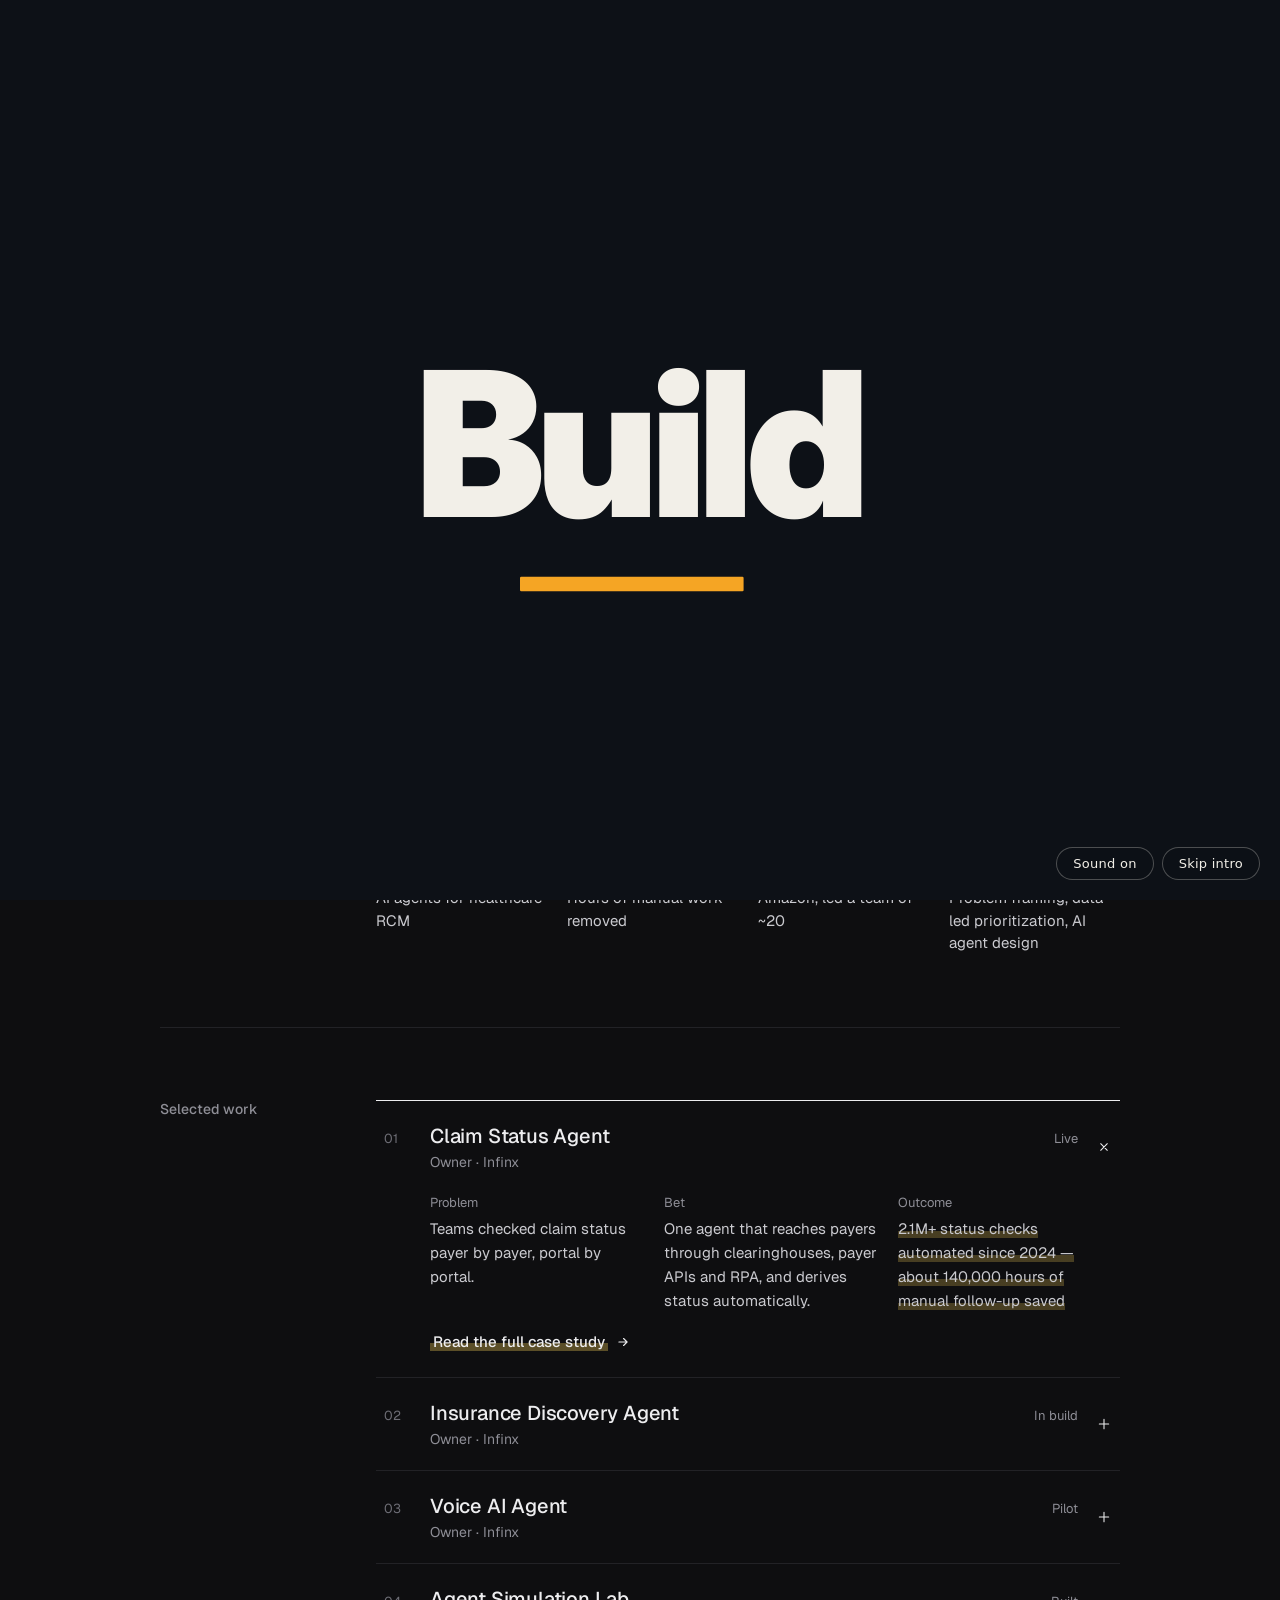
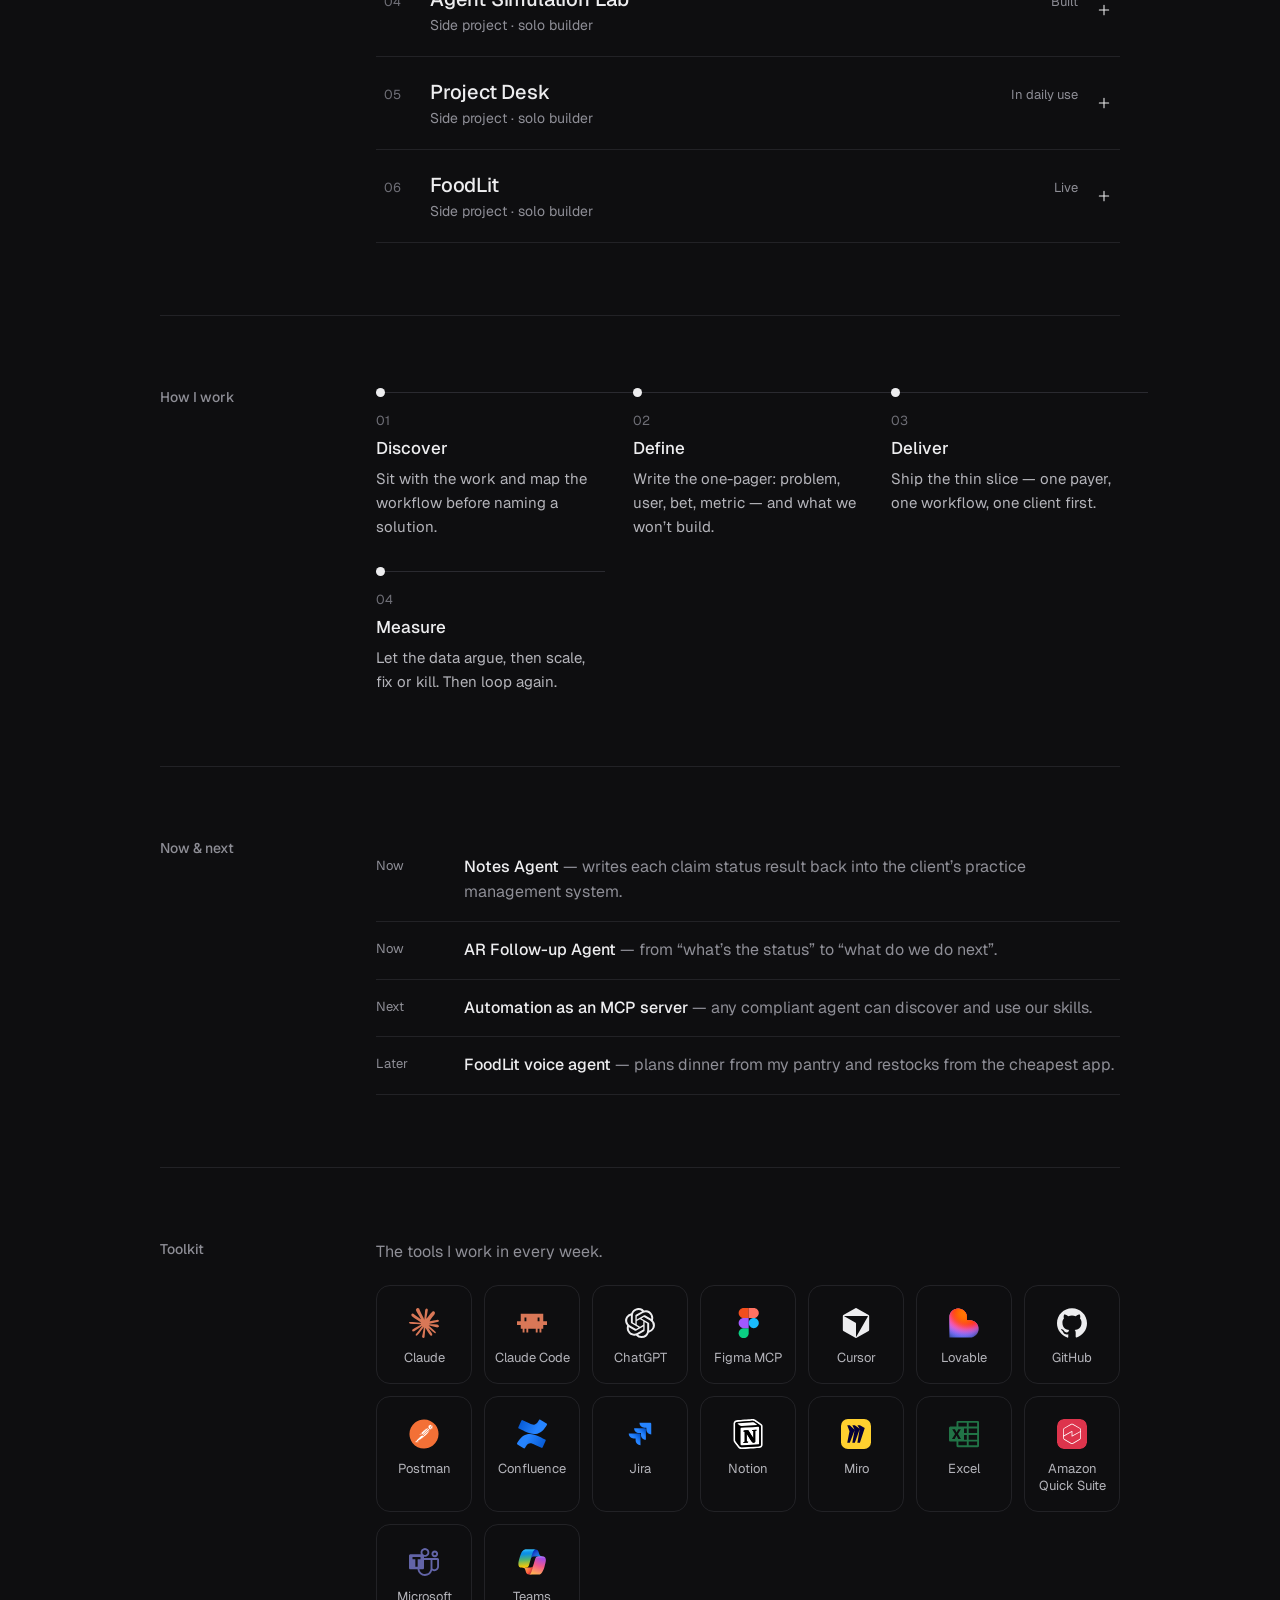
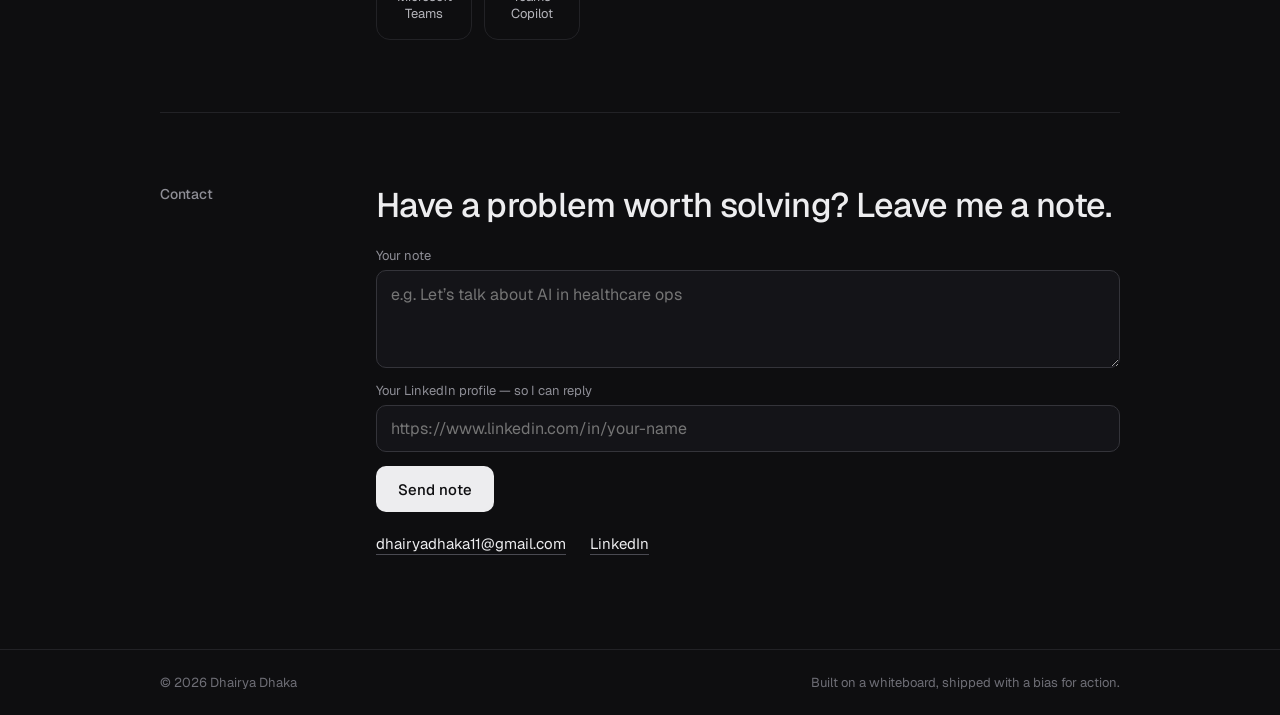
==== commit 5d649715: "Remove VS Code from Toolkit Co-Authored-By: Claude Opus 5.5 <noreply@anthropic.com>" ====
--- a/index.html
+++ b/index.html
@@ -101,7 +101,7 @@
 function T(v){return v==null||v===false?'':String(v);}
 function ST(css){var o={};if(!css)return o;String(css).split(';').forEach(function(d){var i=d.indexOf(':');if(i<0)return;var k=d.slice(0,i).trim(),v=d.slice(i+1).trim();if(!k)return;if(k.indexOf('--')!==0){if(k.indexOf('-webkit-')===0)k='Webkit'+k.slice(8);else if(k.indexOf('-moz-')===0)k='Moz'+k.slice(5);k=k.replace(/-([a-z])/g,function(m,c){return c.toUpperCase();});}o[k]=v;});return o;}
 class DCLogic extends React.Component{render(){var S=this.renderVals();return TEMPLATE(S);}}
-function TEMPLATE(S){return h("div",{style:ST("font-family: 'Geist', system-ui, sans-serif; color: #18181B; background: #FFFFFF; min-height: 100vh")},h("header",{style:ST("position: sticky; top: 0; z-index: 50; background: rgba(255,255,255,0.88); backdrop-filter: blur(10px); -webkit-backdrop-filter: blur(10px); border-bottom: 1px solid #EFEFEC")},h("nav",{style:ST("max-width: 960px; margin: 0 auto; padding: 16px 24px; display: flex; flex-wrap: wrap; justify-content: space-between; align-items: center; gap: 12px")},h("a",{"href":"#top","onClick":L(S,"jump"),style:ST("text-decoration: none; display: flex; align-items: center; gap: 10px; font-weight: 500; font-size: 15px")},h("span",{"aria-hidden":"true",style:ST("width: 14px; height: 14px; background: #FFE58A; border: 1px solid #18181B; rotate: -6deg")}),"Dhairya Dhaka"),h("div",{style:ST("display: flex; flex-wrap: wrap; gap: 24px; font-size: 14px")},h("a",{"className":("m-link m-nav "+T(L(S,"nav.about"))+""),"href":"#about","onClick":L(S,"jump")},"About"),h("a",{"className":("m-link m-nav "+T(L(S,"nav.work"))+""),"href":"#work","onClick":L(S,"jump")},"Work"),h("a",{"className":("m-link m-nav "+T(L(S,"nav.approach"))+""),"href":"#approach","onClick":L(S,"jump")},"Approach"),h("a",{"className":("m-link m-nav "+T(L(S,"nav.now"))+""),"href":"#now","onClick":L(S,"jump")},"Now"),h("a",{"className":("m-link m-nav "+T(L(S,"nav.contact"))+""),"href":"#contact","onClick":L(S,"jump"),style:ST("color: #18181B; font-weight: 500")},"Contact"),h("a",{"className":"m-theme","href":"dark.html",ref:L(S,"setThemeLink"),"onClick":L(S,"themeClick"),"aria-label":"Switch to dark mode","title":"Switch to dark mode",style:ST("display: inline-flex; align-items: center; justify-content: center; width: 34px; height: 34px; margin: -8px 0; border: 1px solid currentColor; border-radius: 999px; color: #18181B; text-decoration: none")},h("svg",{"width":"16","height":"16","viewBox":"0 0 24 24","fill":"none","stroke":"currentColor","strokeWidth":"1.8","strokeLinecap":"round","strokeLinejoin":"round","aria-hidden":"true"},h("path",{"d":"M20 14.5A8 8 0 0 1 9.5 4a8 8 0 1 0 10.5 10.5z"}))))),h("div",{"className":"m-progress","aria-hidden":"true"})),h("main",{style:ST("max-width: 960px; margin: 0 auto; padding: 0 24px")},h("section",{"id":"top",style:ST("padding: 112px 0 96px; display: flex; flex-wrap: wrap; gap: 40px; align-items: flex-end; justify-content: space-between")},h("div",{style:ST("flex: 1 1 480px; min-width: 0; display: flex; flex-direction: column; gap: 24px")},h("span",{"className":"h-up",style:ST("--d: .05s; font-size: 14px; color: #6B6B70")},"Product Manager · Pune, India"),h("h1",{style:ST("margin: 0; font-size: clamp(40px, 6vw, 64px); font-weight: 500; line-height: 1.05; letter-spacing: -0.035em")},h("span",{"className":"w"},h("span",{style:ST("--d: .12s")},"I"))," ",h("span",{"className":"w"},h("span",{style:ST("--d: .18s")},"turn"))," ",h("span",{"className":"w"},h("span",{style:ST("--d: .24s")},"messy"))," ",h("span",{"className":"w"},h("span",{style:ST("--d: .30s")},"whiteboards"))," ",h("span",{"className":"w"},h("span",{style:ST("--d: .36s")},"into"))," ",h("span",{"className":"w"},h("span",{style:ST("--d: .44s")},h("span",{"className":"hl-sweep",style:ST("background: linear-gradient(transparent 60%, #FFE58A 60%); padding: 0 2px")},"shipped products.")))),h("p",{"className":"h-up",style:ST("--d: .6s; margin: 0; font-size: 18px; line-height: 1.65; color: #4A4A50; max-width: 520px")},"Product Manager at Infinx Healthcare, building AI agents that take the busywork out of healthcare revenue cycle."),h("div",{"className":"h-up",style:ST("--d: .75s; display: flex; flex-wrap: wrap; gap: 20px; align-items: center; margin-top: 4px")},h("a",{"className":"m-btn","href":"#work","onClick":L(S,"jump"),style:ST("text-decoration: none; background: #18181B; color: #FFFFFF; font-size: 15px; font-weight: 500; padding: 13px 20px; border-radius: 10px; display: inline-flex; align-items: center; gap: 8px")},"See my work ",h("svg",{"width":"14","height":"14","viewBox":"0 0 24 24","fill":"none","stroke":"currentColor","strokeWidth":"2","strokeLinecap":"round","strokeLinejoin":"round","aria-hidden":"true"},h("path",{"d":"M5 12h14M13 6l6 6-6 6"}))),h("a",{"className":"m-link","href":"#contact","onClick":L(S,"jump"),style:ST("font-size: 15px; color: #18181B; text-decoration: underline; text-underline-offset: 5px; text-decoration-color: #C9C9C4")},"Get in touch"))),h("figure",{"className":"ph-tilt",ref:L(S,"setFig"),"onMouseMove":L(S,"tilt"),"onMouseLeave":L(S,"untilt"),style:ST("flex: 0 0 auto; margin: 0; position: relative")},h("img",{"className":"ph-in","src":"assets/dhairya.jpg","alt":"Portrait of Dhairya Dhaka",style:ST("display: block; width: 200px; height: 240px; object-fit: cover; object-position: 50% 28%; border-radius: 14px; filter: grayscale(1)")}),h("figcaption",{"className":"tag-pop",style:ST("position: absolute; right: -14px; bottom: -18px; font-family: 'Caveat', cursive; font-size: 22px; background: #FFE58A; padding: 2px 10px; rotate: -4deg")},"hi, I’m Dhairya"))),h("section",{"id":"about","className":"m-in m-sec",style:ST("padding: 72px 0; border-top: 1px solid #EFEFEC; display: flex; flex-wrap: wrap; gap: 24px 56px")},h("h2",{style:ST("flex: 0 0 160px; margin: 0; font-size: 14px; font-weight: 500; color: #6B6B70")},"About"),h("div",{style:ST("flex: 1 1 480px; min-width: 0; display: flex; flex-direction: column; gap: 18px; font-size: 17px; line-height: 1.75; color: #33333A")},h("p",{style:ST("margin: 0")},"I own the Claim Status Agent at Infinx, work on the Eligibility & Benefits Agent, and build AI agents that take repetitive work off revenue cycle and prior authorization teams."),h("p",{style:ST("margin: 0")},"Before product, I led a team of ~20 in quality operations at Amazon. That’s where I learned to obsess over defects, process and the customer on the other end."),h("dl",{style:ST("margin: 12px 0 0; display: grid; grid-template-columns: repeat(auto-fit, minmax(150px, 1fr)); gap: 20px; font-size: 15px; line-height: 1.5")},h("div",null,h("dt",{style:ST("font-size: 13px; color: #6B6B70; margin-bottom: 4px")},"Focus"),h("dd",{style:ST("margin: 0")},"AI agents for healthcare RCM")),h("div",null,h("dt",{style:ST("font-size: 13px; color: #6B6B70; margin-bottom: 4px")},"North star"),h("dd",{style:ST("margin: 0")},"Hours of manual follow-up removed")),h("div",null,h("dt",{style:ST("font-size: 13px; color: #6B6B70; margin-bottom: 4px")},"Before"),h("dd",{style:ST("margin: 0")},"Amazon, led a team of ~20"))))),h("section",{"id":"work","className":"m-in m-sec",style:ST("padding: 72px 0; border-top: 1px solid #EFEFEC; display: flex; flex-wrap: wrap; gap: 24px 56px")},h("h2",{style:ST("flex: 0 0 160px; margin: 0; font-size: 14px; font-weight: 500; color: #6B6B70")},"Selected work"),h("div",{style:ST("flex: 1 1 480px; min-width: 0; display: flex; flex-direction: column; border-top: 1px solid #18181B")},(L(S,"cases")||[]).map(function(it,i){return (function(S){return h(React.Fragment,{key:i},h("div",{"className":"m-st",style:ST(("--i: "+T(L(S,"$index"))+"; border-bottom: 1px solid #EFEFEC"))},h("button",{"type":"button","className":"m-row","onClick":L(S,"c.toggle"),"aria-expanded":L(S,"c.expanded"),style:ST("width: 100%; background: transparent; border: 0; padding: 22px 8px; display: flex; align-items: baseline; gap: 18px; text-align: left; cursor: pointer")},h("span",{"className":"m-num",style:ST("flex: 0 0 28px; font-size: 13px; color: #9A9AA0")},T(L(S,"c.num"))),h("span",{style:ST("flex: 1 1 auto; min-width: 0; display: flex; flex-direction: column; gap: 4px")},h("span",{"className":"m-title",style:ST("font-size: 20px; font-weight: 500; letter-spacing: -0.01em")},T(L(S,"c.title"))),h("span",{style:ST("font-size: 14px; color: #6B6B70")},T(L(S,"c.role")))),h("span",{style:ST("flex: 0 0 auto; font-size: 13px; color: #6B6B70; white-space: nowrap")},T(L(S,"c.status"))),h("svg",{"className":L(S,"c.plusCls"),"width":"16","height":"16","viewBox":"0 0 24 24","fill":"none","stroke":"#18181B","strokeWidth":"1.6","strokeLinecap":"round","aria-hidden":"true",style:ST("flex: 0 0 auto; align-self: center")},h("path",{"d":"M12 5v14M5 12h14"}))),h("div",{"className":L(S,"c.accCls")},h("div",null,h("div",{style:ST("padding: 0 8px 18px 54px; display: grid; grid-template-columns: repeat(auto-fit, minmax(180px, 1fr)); gap: 20px; font-size: 15px; line-height: 1.6; color: #33333A")},h("div",null,h("div",{style:ST("font-size: 13px; color: #6B6B70; margin-bottom: 4px")},"Problem"),T(L(S,"c.problem"))),h("div",null,h("div",{style:ST("font-size: 13px; color: #6B6B70; margin-bottom: 4px")},"Bet"),T(L(S,"c.bet"))),h("div",null,h("div",{style:ST("font-size: 13px; color: #6B6B70; margin-bottom: 4px")},"Outcome"),h("span",{style:ST("background: linear-gradient(transparent 62%, #FFF1B8 62%)")},T(L(S,"c.outcome"))))),h("a",{"className":"m-case","href":L(S,"c.href"),style:ST("margin: 0 8px 26px 54px; text-decoration: none; display: inline-flex; align-items: center; gap: 8px; font-size: 15px; font-weight: 500")},"Read the full case study ",h("svg",{"width":"14","height":"14","viewBox":"0 0 24 24","fill":"none","stroke":"currentColor","strokeWidth":"2","strokeLinecap":"round","strokeLinejoin":"round","aria-hidden":"true"},h("path",{"d":"M5 12h14M13 6l6 6-6 6"})))))));})(Object.assign({},S,{"c":it,$index:i}));}))),h("section",{"id":"approach","className":"m-in m-sec",style:ST("padding: 72px 0; border-top: 1px solid #EFEFEC; display: flex; flex-wrap: wrap; gap: 24px 56px")},h("h2",{style:ST("flex: 0 0 160px; margin: 0; font-size: 14px; font-weight: 500; color: #6B6B70")},"How I work"),h("ol",{style:ST("flex: 1 1 480px; min-width: 0; margin: 0; padding: 0; list-style: none; display: grid; grid-template-columns: repeat(auto-fit, minmax(180px, 1fr)); gap: 28px")},h("li",{"className":"m-step m-st",style:ST("--i: 0; display: flex; flex-direction: column; gap: 8px")},h("span",{"className":"m-dot","aria-hidden":"true",style:ST("--i: 0")}),h("span",{style:ST("font-size: 13px; color: #9A9AA0")},"01"),h("span",{style:ST("font-size: 17px; font-weight: 500")},"Discover"),h("span",{style:ST("font-size: 15px; line-height: 1.6; color: #4A4A50")},"Sit with the work and map the workflow before naming a solution.")),h("li",{"className":"m-step m-st",style:ST("--i: 1; display: flex; flex-direction: column; gap: 8px")},h("span",{"className":"m-dot","aria-hidden":"true",style:ST("--i: 1")}),h("span",{style:ST("font-size: 13px; color: #9A9AA0")},"02"),h("span",{style:ST("font-size: 17px; font-weight: 500")},"Define"),h("span",{style:ST("font-size: 15px; line-height: 1.6; color: #4A4A50")},"Write the one-pager: problem, user, bet, metric — and what we won’t build.")),h("li",{"className":"m-step m-st",style:ST("--i: 2; display: flex; flex-direction: column; gap: 8px")},h("span",{"className":"m-dot","aria-hidden":"true",style:ST("--i: 2")}),h("span",{style:ST("font-size: 13px; color: #9A9AA0")},"03"),h("span",{style:ST("font-size: 17px; font-weight: 500")},"Deliver"),h("span",{style:ST("font-size: 15px; line-height: 1.6; color: #4A4A50")},"Ship the thin slice — one payer, one workflow, one client first.")),h("li",{"className":"m-step m-st",style:ST("--i: 3; display: flex; flex-direction: column; gap: 8px")},h("span",{"className":"m-dot","aria-hidden":"true",style:ST("--i: 3")}),h("span",{style:ST("font-size: 13px; color: #9A9AA0")},"04"),h("span",{style:ST("font-size: 17px; font-weight: 500")},"Measure"),h("span",{style:ST("font-size: 15px; line-height: 1.6; color: #4A4A50")},"Let the data argue, then scale, fix or kill. Then loop again.")))),h("section",{"id":"now","className":"m-in m-sec",style:ST("padding: 72px 0; border-top: 1px solid #EFEFEC; display: flex; flex-wrap: wrap; gap: 24px 56px")},h("h2",{style:ST("flex: 0 0 160px; margin: 0; font-size: 14px; font-weight: 500; color: #6B6B70")},"Now & next"),h("div",{style:ST("flex: 1 1 480px; min-width: 0; display: flex; flex-direction: column")},h("div",{"className":"m-st",style:ST("--i: 0; display: flex; flex-wrap: wrap; gap: 6px 24px; padding: 16px 0; border-bottom: 1px solid #EFEFEC")},h("span",{style:ST("flex: 0 0 64px; font-size: 13px; color: #6B6B70; padding-top: 2px")},"Now"),h("span",{style:ST("flex: 1 1 300px; font-size: 16px; line-height: 1.55")},h("strong",{style:ST("font-weight: 500")},"Notes Agent")," ",h("span",{style:ST("color: #6B6B70")},"— writes each claim status result back into the client’s practice management system."))),h("div",{"className":"m-st",style:ST("--i: 1; display: flex; flex-wrap: wrap; gap: 6px 24px; padding: 16px 0; border-bottom: 1px solid #EFEFEC")},h("span",{style:ST("flex: 0 0 64px; font-size: 13px; color: #6B6B70; padding-top: 2px")},"Now"),h("span",{style:ST("flex: 1 1 300px; font-size: 16px; line-height: 1.55")},h("strong",{style:ST("font-weight: 500")},"AR Follow-up Agent")," ",h("span",{style:ST("color: #6B6B70")},"— from “what’s the status” to “what do we do next”."))),h("div",{"className":"m-st",style:ST("--i: 2; display: flex; flex-wrap: wrap; gap: 6px 24px; padding: 16px 0; border-bottom: 1px solid #EFEFEC")},h("span",{style:ST("flex: 0 0 64px; font-size: 13px; color: #6B6B70; padding-top: 2px")},"Next"),h("span",{style:ST("flex: 1 1 300px; font-size: 16px; line-height: 1.55")},h("strong",{style:ST("font-weight: 500")},"Automation as an MCP server")," ",h("span",{style:ST("color: #6B6B70")},"— any compliant agent can discover and use our skills."))),h("div",{"className":"m-st",style:ST("--i: 3; display: flex; flex-wrap: wrap; gap: 6px 24px; padding: 16px 0; border-bottom: 1px solid #EFEFEC")},h("span",{style:ST("flex: 0 0 64px; font-size: 13px; color: #6B6B70; padding-top: 2px")},"Later"),h("span",{style:ST("flex: 1 1 300px; font-size: 16px; line-height: 1.55")},h("strong",{style:ST("font-weight: 500")},"FoodLit voice agent")," ",h("span",{style:ST("color: #6B6B70")},"— plans dinner from my pantry and restocks from the cheapest app."))))),h("section",{"id":"tools","className":"m-in m-sec",style:ST("padding: 72px 0; border-top: 1px solid #EFEFEC; display: flex; flex-wrap: wrap; gap: 24px 56px")},h("h2",{style:ST("flex: 0 0 160px; margin: 0; font-size: 14px; font-weight: 500; color: #6B6B70")},"Toolkit"),h("div",{style:ST("flex: 1 1 480px; min-width: 0; display: flex; flex-direction: column; gap: 20px")},h("p",{style:ST("margin: 0; font-size: 16px; line-height: 1.55; color: #6B6B70")},"The tools I work in every week."),h("ul",{style:ST("list-style: none; margin: 0; padding: 0; display: grid; grid-template-columns: repeat(auto-fill, minmax(96px, 1fr)); gap: 12px")},h("li",{"className":"m-tool m-st",style:ST("--i: 0; display: flex; flex-direction: column; align-items: center; gap: 12px; padding: 22px 8px 16px; border: 1px solid #EFEFEC; border-radius: 14px; text-align: center")},h("img",{"className":"m-logo-img","src":"assets/tools/claude.svg","alt":"","width":"30","height":"30",style:ST("display: block; width: 30px; height: 30px; object-fit: contain")}),h("span",{style:ST("font-size: 13px; line-height: 1.3; color: #4A4A50")},"Claude")),h("li",{"className":"m-tool m-st",style:ST("--i: 1; display: flex; flex-direction: column; align-items: center; gap: 12px; padding: 22px 8px 16px; border: 1px solid #EFEFEC; border-radius: 14px; text-align: center")},h("img",{"className":"m-logo-img","src":"assets/tools/claudecode.svg","alt":"","width":"30","height":"30",style:ST("display: block; width: 30px; height: 30px; object-fit: contain")}),h("span",{style:ST("font-size: 13px; line-height: 1.3; color: #4A4A50")},"Claude Code")),h("li",{"className":"m-tool m-st",style:ST("--i: 2; display: flex; flex-direction: column; align-items: center; gap: 12px; padding: 22px 8px 16px; border: 1px solid #EFEFEC; border-radius: 14px; text-align: center")},h("span",{"className":"m-logo","aria-hidden":"true",style:ST("--logo: url(assets/tools/chatgpt.svg); color: #18181B")}),h("span",{style:ST("font-size: 13px; line-height: 1.3; color: #4A4A50")},"ChatGPT")),h("li",{"className":"m-tool m-st",style:ST("--i: 3; display: flex; flex-direction: column; align-items: center; gap: 12px; padding: 22px 8px 16px; border: 1px solid #EFEFEC; border-radius: 14px; text-align: center")},h("img",{"className":"m-logo-img","src":"assets/tools/figma.svg","alt":"","width":"30","height":"30",style:ST("display: block; width: 30px; height: 30px; object-fit: contain")}),h("span",{style:ST("font-size: 13px; line-height: 1.3; color: #4A4A50")},"Figma MCP")),h("li",{"className":"m-tool m-st",style:ST("--i: 4; display: flex; flex-direction: column; align-items: center; gap: 12px; padding: 22px 8px 16px; border: 1px solid #EFEFEC; border-radius: 14px; text-align: center")},h("span",{"className":"m-logo","aria-hidden":"true",style:ST("--logo: url(assets/tools/cursor.svg); color: #18181B")}),h("span",{style:ST("font-size: 13px; line-height: 1.3; color: #4A4A50")},"Cursor")),h("li",{"className":"m-tool m-st",style:ST("--i: 5; display: flex; flex-direction: column; align-items: center; gap: 12px; padding: 22px 8px 16px; border: 1px solid #EFEFEC; border-radius: 14px; text-align: center")},h("img",{"className":"m-logo-img","src":"assets/tools/vscode.svg","alt":"","width":"30","height":"30",style:ST("display: block; width: 30px; height: 30px; object-fit: contain")}),h("span",{style:ST("font-size: 13px; line-height: 1.3; color: #4A4A50")},"VS Code")),h("li",{"className":"m-tool m-st",style:ST("--i: 6; display: flex; flex-direction: column; align-items: center; gap: 12px; padding: 22px 8px 16px; border: 1px solid #EFEFEC; border-radius: 14px; text-align: center")},h("img",{"className":"m-logo-img","src":"assets/tools/lovable.svg","alt":"","width":"30","height":"30",style:ST("display: block; width: 30px; height: 30px; object-fit: contain")}),h("span",{style:ST("font-size: 13px; line-height: 1.3; color: #4A4A50")},"Lovable")),h("li",{"className":"m-tool m-st",style:ST("--i: 7; display: flex; flex-direction: column; align-items: center; gap: 12px; padding: 22px 8px 16px; border: 1px solid #EFEFEC; border-radius: 14px; text-align: center")},h("span",{"className":"m-logo","aria-hidden":"true",style:ST("--logo: url(assets/tools/github.svg); color: #18181B")}),h("span",{style:ST("font-size: 13px; line-height: 1.3; color: #4A4A50")},"GitHub")),h("li",{"className":"m-tool m-st",style:ST("--i: 8; display: flex; flex-direction: column; align-items: center; gap: 12px; padding: 22px 8px 16px; border: 1px solid #EFEFEC; border-radius: 14px; text-align: center")},h("img",{"className":"m-logo-img","src":"assets/tools/postman.svg","alt":"","width":"30","height":"30",style:ST("display: block; width: 30px; height: 30px; object-fit: contain")}),h("span",{style:ST("font-size: 13px; line-height: 1.3; color: #4A4A50")},"Postman")),h("li",{"className":"m-tool m-st",style:ST("--i: 9; display: flex; flex-direction: column; align-items: center; gap: 12px; padding: 22px 8px 16px; border: 1px solid #EFEFEC; border-radius: 14px; text-align: center")},h("img",{"className":"m-logo-img","src":"assets/tools/confluence.svg","alt":"","width":"30","height":"30",style:ST("display: block; width: 30px; height: 30px; object-fit: contain")}),h("span",{style:ST("font-size: 13px; line-height: 1.3; color: #4A4A50")},"Confluence")),h("li",{"className":"m-tool m-st",style:ST("--i: 10; display: flex; flex-direction: column; align-items: center; gap: 12px; padding: 22px 8px 16px; border: 1px solid #EFEFEC; border-radius: 14px; text-align: center")},h("img",{"className":"m-logo-img","src":"assets/tools/jira.svg","alt":"","width":"30","height":"30",style:ST("display: block; width: 30px; height: 30px; object-fit: contain")}),h("span",{style:ST("font-size: 13px; line-height: 1.3; color: #4A4A50")},"Jira")),h("li",{"className":"m-tool m-st",style:ST("--i: 11; display: flex; flex-direction: column; align-items: center; gap: 12px; padding: 22px 8px 16px; border: 1px solid #EFEFEC; border-radius: 14px; text-align: center")},h("img",{"className":"m-logo-img","src":"assets/tools/notion.svg","alt":"","width":"30","height":"30",style:ST("display: block; width: 30px; height: 30px; object-fit: contain")}),h("span",{style:ST("font-size: 13px; line-height: 1.3; color: #4A4A50")},"Notion")),h("li",{"className":"m-tool m-st",style:ST("--i: 12; display: flex; flex-direction: column; align-items: center; gap: 12px; padding: 22px 8px 16px; border: 1px solid #EFEFEC; border-radius: 14px; text-align: center")},h("img",{"className":"m-logo-img","src":"assets/tools/miro.svg","alt":"","width":"30","height":"30",style:ST("display: block; width: 30px; height: 30px; object-fit: contain")}),h("span",{style:ST("font-size: 13px; line-height: 1.3; color: #4A4A50")},"Miro")),h("li",{"className":"m-tool m-st",style:ST("--i: 13; display: flex; flex-direction: column; align-items: center; gap: 12px; padding: 22px 8px 16px; border: 1px solid #EFEFEC; border-radius: 14px; text-align: center")},h("img",{"className":"m-logo-img","src":"assets/tools/excel.svg","alt":"","width":"30","height":"30",style:ST("display: block; width: 30px; height: 30px; object-fit: contain")}),h("span",{style:ST("font-size: 13px; line-height: 1.3; color: #4A4A50")},"Excel")),h("li",{"className":"m-tool m-st",style:ST("--i: 14; display: flex; flex-direction: column; align-items: center; gap: 12px; padding: 22px 8px 16px; border: 1px solid #EFEFEC; border-radius: 14px; text-align: center")},h("img",{"className":"m-logo-img","src":"assets/tools/quicksuite.svg","alt":"","width":"30","height":"30",style:ST("display: block; width: 30px; height: 30px; object-fit: contain")}),h("span",{style:ST("font-size: 13px; line-height: 1.3; color: #4A4A50")},"Amazon Quick Suite")),h("li",{"className":"m-tool m-st",style:ST("--i: 15; display: flex; flex-direction: column; align-items: center; gap: 12px; padding: 22px 8px 16px; border: 1px solid #EFEFEC; border-radius: 14px; text-align: center")},h("img",{"className":"m-logo-img","src":"assets/tools/teams.svg","alt":"","width":"30","height":"30",style:ST("display: block; width: 30px; height: 30px; object-fit: contain")}),h("span",{style:ST("font-size: 13px; line-height: 1.3; color: #4A4A50")},"Microsoft Teams")),h("li",{"className":"m-tool m-st",style:ST("--i: 16; display: flex; flex-direction: column; align-items: center; gap: 12px; padding: 22px 8px 16px; border: 1px solid #EFEFEC; border-radius: 14px; text-align: center")},h("img",{"className":"m-logo-img","src":"assets/tools/copilot.svg","alt":"","width":"30","height":"30",style:ST("display: block; width: 30px; height: 30px; object-fit: contain")}),h("span",{style:ST("font-size: 13px; line-height: 1.3; color: #4A4A50")},"Teams Copilot"))))),h("section",{"id":"contact","className":"m-in m-sec",style:ST("padding: 72px 0 96px; border-top: 1px solid #EFEFEC; display: flex; flex-wrap: wrap; gap: 24px 56px")},h("h2",{style:ST("flex: 0 0 160px; margin: 0; font-size: 14px; font-weight: 500; color: #6B6B70")},"Contact"),h("div",{style:ST("flex: 1 1 480px; min-width: 0; display: flex; flex-direction: column; gap: 22px")},h("p",{style:ST("margin: 0; font-size: clamp(26px, 3.4vw, 34px); font-weight: 500; line-height: 1.2; letter-spacing: -0.02em")},"Have a problem worth solving? Leave me a note."),h("form",{"onSubmit":L(S,"submitNote"),"noValidate":true,style:ST("position: relative; display: flex; flex-direction: column; gap: 14px")},h("label",{"htmlFor":"m-note",style:ST("font-size: 13px; color: #6B6B70")},"Your note"),h("textarea",{"className":"m-field","id":"m-note","rows":"3","maxLength":"280","value":L(S,"draft"),"onChange":L(S,"onDraft"),"placeholder":"e.g. Let’s talk about AI in healthcare ops",style:ST("box-sizing: border-box; padding: 12px 14px; font: inherit; font-size: 16px; line-height: 1.5; border: 1px solid #D9D9D4; border-radius: 10px; background: #FFFFFF; color: #18181B; resize: vertical; margin-top: -8px")}),h("label",{"htmlFor":"m-li",style:ST("font-size: 13px; color: #6B6B70")},"Your LinkedIn profile — so I can reply"),h("input",{"className":"m-field","id":"m-li","type":"url","inputMode":"url","autoComplete":"url","value":L(S,"linkedin"),"onChange":L(S,"onLinkedin"),"placeholder":"https://www.linkedin.com/in/your-name","aria-invalid":L(S,"liInvalid"),"aria-describedby":"m-msg",style:ST(L(S,"liStyle"))}),h("input",{"type":"text","name":"_gotcha","tabIndex":"-1","autoComplete":"off","value":L(S,"gotcha"),"onChange":L(S,"onGotcha"),"aria-hidden":"true",style:ST("position: absolute; left: -9999px; width: 1px; height: 1px; opacity: 0")}),h("div",{style:ST("display: flex; flex-wrap: wrap; align-items: center; gap: 16px")},h("button",{"type":"submit","className":"m-btn","disabled":L(S,"sending"),style:ST("min-height: 46px; padding: 12px 22px; background: #18181B; color: #FFFFFF; border: 0; border-radius: 10px; font-size: 15px; font-weight: 500; cursor: pointer")},T(L(S,"submitLabel"))),h("span",{"id":"m-msg","role":"status","aria-live":"polite",style:ST(L(S,"msgStyle"))},T(L(S,"formMsg"))))),h("div",{style:ST("display: flex; flex-wrap: wrap; gap: 24px; font-size: 15px")},h("a",{"className":"m-link","href":"mailto:dhairyadhaka11@gmail.com",style:ST("color: #18181B; text-decoration: underline; text-underline-offset: 5px; text-decoration-color: #C9C9C4")},"dhairyadhaka11@gmail.com"),h("a",{"className":"m-link","href":"https://www.linkedin.com/in/dhairya-dhaka/","target":"_blank","rel":"noopener noreferrer",style:ST("color: #18181B; text-decoration: underline; text-underline-offset: 5px; text-decoration-color: #C9C9C4")},"LinkedIn"))))),h("footer",{style:ST("border-top: 1px solid #EFEFEC")},h("div",{style:ST("max-width: 960px; margin: 0 auto; padding: 24px; display: flex; flex-wrap: wrap; justify-content: space-between; gap: 8px; font-size: 13px; color: #9A9AA0")},h("span",null,"© 2026 Dhairya Dhaka"),h("span",null,"Built on a whiteboard, shipped with a bias for action."))));}
+function TEMPLATE(S){return h("div",{style:ST("font-family: 'Geist', system-ui, sans-serif; color: #18181B; background: #FFFFFF; min-height: 100vh")},h("header",{style:ST("position: sticky; top: 0; z-index: 50; background: rgba(255,255,255,0.88); backdrop-filter: blur(10px); -webkit-backdrop-filter: blur(10px); border-bottom: 1px solid #EFEFEC")},h("nav",{style:ST("max-width: 960px; margin: 0 auto; padding: 16px 24px; display: flex; flex-wrap: wrap; justify-content: space-between; align-items: center; gap: 12px")},h("a",{"href":"#top","onClick":L(S,"jump"),style:ST("text-decoration: none; display: flex; align-items: center; gap: 10px; font-weight: 500; font-size: 15px")},h("span",{"aria-hidden":"true",style:ST("width: 14px; height: 14px; background: #FFE58A; border: 1px solid #18181B; rotate: -6deg")}),"Dhairya Dhaka"),h("div",{style:ST("display: flex; flex-wrap: wrap; gap: 24px; font-size: 14px")},h("a",{"className":("m-link m-nav "+T(L(S,"nav.about"))+""),"href":"#about","onClick":L(S,"jump")},"About"),h("a",{"className":("m-link m-nav "+T(L(S,"nav.work"))+""),"href":"#work","onClick":L(S,"jump")},"Work"),h("a",{"className":("m-link m-nav "+T(L(S,"nav.approach"))+""),"href":"#approach","onClick":L(S,"jump")},"Approach"),h("a",{"className":("m-link m-nav "+T(L(S,"nav.now"))+""),"href":"#now","onClick":L(S,"jump")},"Now"),h("a",{"className":("m-link m-nav "+T(L(S,"nav.contact"))+""),"href":"#contact","onClick":L(S,"jump"),style:ST("color: #18181B; font-weight: 500")},"Contact"),h("a",{"className":"m-theme","href":"dark.html",ref:L(S,"setThemeLink"),"onClick":L(S,"themeClick"),"aria-label":"Switch to dark mode","title":"Switch to dark mode",style:ST("display: inline-flex; align-items: center; justify-content: center; width: 34px; height: 34px; margin: -8px 0; border: 1px solid currentColor; border-radius: 999px; color: #18181B; text-decoration: none")},h("svg",{"width":"16","height":"16","viewBox":"0 0 24 24","fill":"none","stroke":"currentColor","strokeWidth":"1.8","strokeLinecap":"round","strokeLinejoin":"round","aria-hidden":"true"},h("path",{"d":"M20 14.5A8 8 0 0 1 9.5 4a8 8 0 1 0 10.5 10.5z"}))))),h("div",{"className":"m-progress","aria-hidden":"true"})),h("main",{style:ST("max-width: 960px; margin: 0 auto; padding: 0 24px")},h("section",{"id":"top",style:ST("padding: 112px 0 96px; display: flex; flex-wrap: wrap; gap: 40px; align-items: flex-end; justify-content: space-between")},h("div",{style:ST("flex: 1 1 480px; min-width: 0; display: flex; flex-direction: column; gap: 24px")},h("span",{"className":"h-up",style:ST("--d: .05s; font-size: 14px; color: #6B6B70")},"Product Manager · Pune, India"),h("h1",{style:ST("margin: 0; font-size: clamp(40px, 6vw, 64px); font-weight: 500; line-height: 1.05; letter-spacing: -0.035em")},h("span",{"className":"w"},h("span",{style:ST("--d: .12s")},"I"))," ",h("span",{"className":"w"},h("span",{style:ST("--d: .18s")},"turn"))," ",h("span",{"className":"w"},h("span",{style:ST("--d: .24s")},"messy"))," ",h("span",{"className":"w"},h("span",{style:ST("--d: .30s")},"whiteboards"))," ",h("span",{"className":"w"},h("span",{style:ST("--d: .36s")},"into"))," ",h("span",{"className":"w"},h("span",{style:ST("--d: .44s")},h("span",{"className":"hl-sweep",style:ST("background: linear-gradient(transparent 60%, #FFE58A 60%); padding: 0 2px")},"shipped products.")))),h("p",{"className":"h-up",style:ST("--d: .6s; margin: 0; font-size: 18px; line-height: 1.65; color: #4A4A50; max-width: 520px")},"Product Manager at Infinx Healthcare, building AI agents that take the busywork out of healthcare revenue cycle."),h("div",{"className":"h-up",style:ST("--d: .75s; display: flex; flex-wrap: wrap; gap: 20px; align-items: center; margin-top: 4px")},h("a",{"className":"m-btn","href":"#work","onClick":L(S,"jump"),style:ST("text-decoration: none; background: #18181B; color: #FFFFFF; font-size: 15px; font-weight: 500; padding: 13px 20px; border-radius: 10px; display: inline-flex; align-items: center; gap: 8px")},"See my work ",h("svg",{"width":"14","height":"14","viewBox":"0 0 24 24","fill":"none","stroke":"currentColor","strokeWidth":"2","strokeLinecap":"round","strokeLinejoin":"round","aria-hidden":"true"},h("path",{"d":"M5 12h14M13 6l6 6-6 6"}))),h("a",{"className":"m-link","href":"#contact","onClick":L(S,"jump"),style:ST("font-size: 15px; color: #18181B; text-decoration: underline; text-underline-offset: 5px; text-decoration-color: #C9C9C4")},"Get in touch"))),h("figure",{"className":"ph-tilt",ref:L(S,"setFig"),"onMouseMove":L(S,"tilt"),"onMouseLeave":L(S,"untilt"),style:ST("flex: 0 0 auto; margin: 0; position: relative")},h("img",{"className":"ph-in","src":"assets/dhairya.jpg","alt":"Portrait of Dhairya Dhaka",style:ST("display: block; width: 200px; height: 240px; object-fit: cover; object-position: 50% 28%; border-radius: 14px; filter: grayscale(1)")}),h("figcaption",{"className":"tag-pop",style:ST("position: absolute; right: -14px; bottom: -18px; font-family: 'Caveat', cursive; font-size: 22px; background: #FFE58A; padding: 2px 10px; rotate: -4deg")},"hi, I’m Dhairya"))),h("section",{"id":"about","className":"m-in m-sec",style:ST("padding: 72px 0; border-top: 1px solid #EFEFEC; display: flex; flex-wrap: wrap; gap: 24px 56px")},h("h2",{style:ST("flex: 0 0 160px; margin: 0; font-size: 14px; font-weight: 500; color: #6B6B70")},"About"),h("div",{style:ST("flex: 1 1 480px; min-width: 0; display: flex; flex-direction: column; gap: 18px; font-size: 17px; line-height: 1.75; color: #33333A")},h("p",{style:ST("margin: 0")},"I own the Claim Status Agent at Infinx, work on the Eligibility & Benefits Agent, and build AI agents that take repetitive work off revenue cycle and prior authorization teams."),h("p",{style:ST("margin: 0")},"Before product, I led a team of ~20 in quality operations at Amazon. That’s where I learned to obsess over defects, process and the customer on the other end."),h("dl",{style:ST("margin: 12px 0 0; display: grid; grid-template-columns: repeat(auto-fit, minmax(150px, 1fr)); gap: 20px; font-size: 15px; line-height: 1.5")},h("div",null,h("dt",{style:ST("font-size: 13px; color: #6B6B70; margin-bottom: 4px")},"Focus"),h("dd",{style:ST("margin: 0")},"AI agents for healthcare RCM")),h("div",null,h("dt",{style:ST("font-size: 13px; color: #6B6B70; margin-bottom: 4px")},"North star"),h("dd",{style:ST("margin: 0")},"Hours of manual follow-up removed")),h("div",null,h("dt",{style:ST("font-size: 13px; color: #6B6B70; margin-bottom: 4px")},"Before"),h("dd",{style:ST("margin: 0")},"Amazon, led a team of ~20"))))),h("section",{"id":"work","className":"m-in m-sec",style:ST("padding: 72px 0; border-top: 1px solid #EFEFEC; display: flex; flex-wrap: wrap; gap: 24px 56px")},h("h2",{style:ST("flex: 0 0 160px; margin: 0; font-size: 14px; font-weight: 500; color: #6B6B70")},"Selected work"),h("div",{style:ST("flex: 1 1 480px; min-width: 0; display: flex; flex-direction: column; border-top: 1px solid #18181B")},(L(S,"cases")||[]).map(function(it,i){return (function(S){return h(React.Fragment,{key:i},h("div",{"className":"m-st",style:ST(("--i: "+T(L(S,"$index"))+"; border-bottom: 1px solid #EFEFEC"))},h("button",{"type":"button","className":"m-row","onClick":L(S,"c.toggle"),"aria-expanded":L(S,"c.expanded"),style:ST("width: 100%; background: transparent; border: 0; padding: 22px 8px; display: flex; align-items: baseline; gap: 18px; text-align: left; cursor: pointer")},h("span",{"className":"m-num",style:ST("flex: 0 0 28px; font-size: 13px; color: #9A9AA0")},T(L(S,"c.num"))),h("span",{style:ST("flex: 1 1 auto; min-width: 0; display: flex; flex-direction: column; gap: 4px")},h("span",{"className":"m-title",style:ST("font-size: 20px; font-weight: 500; letter-spacing: -0.01em")},T(L(S,"c.title"))),h("span",{style:ST("font-size: 14px; color: #6B6B70")},T(L(S,"c.role")))),h("span",{style:ST("flex: 0 0 auto; font-size: 13px; color: #6B6B70; white-space: nowrap")},T(L(S,"c.status"))),h("svg",{"className":L(S,"c.plusCls"),"width":"16","height":"16","viewBox":"0 0 24 24","fill":"none","stroke":"#18181B","strokeWidth":"1.6","strokeLinecap":"round","aria-hidden":"true",style:ST("flex: 0 0 auto; align-self: center")},h("path",{"d":"M12 5v14M5 12h14"}))),h("div",{"className":L(S,"c.accCls")},h("div",null,h("div",{style:ST("padding: 0 8px 18px 54px; display: grid; grid-template-columns: repeat(auto-fit, minmax(180px, 1fr)); gap: 20px; font-size: 15px; line-height: 1.6; color: #33333A")},h("div",null,h("div",{style:ST("font-size: 13px; color: #6B6B70; margin-bottom: 4px")},"Problem"),T(L(S,"c.problem"))),h("div",null,h("div",{style:ST("font-size: 13px; color: #6B6B70; margin-bottom: 4px")},"Bet"),T(L(S,"c.bet"))),h("div",null,h("div",{style:ST("font-size: 13px; color: #6B6B70; margin-bottom: 4px")},"Outcome"),h("span",{style:ST("background: linear-gradient(transparent 62%, #FFF1B8 62%)")},T(L(S,"c.outcome"))))),h("a",{"className":"m-case","href":L(S,"c.href"),style:ST("margin: 0 8px 26px 54px; text-decoration: none; display: inline-flex; align-items: center; gap: 8px; font-size: 15px; font-weight: 500")},"Read the full case study ",h("svg",{"width":"14","height":"14","viewBox":"0 0 24 24","fill":"none","stroke":"currentColor","strokeWidth":"2","strokeLinecap":"round","strokeLinejoin":"round","aria-hidden":"true"},h("path",{"d":"M5 12h14M13 6l6 6-6 6"})))))));})(Object.assign({},S,{"c":it,$index:i}));}))),h("section",{"id":"approach","className":"m-in m-sec",style:ST("padding: 72px 0; border-top: 1px solid #EFEFEC; display: flex; flex-wrap: wrap; gap: 24px 56px")},h("h2",{style:ST("flex: 0 0 160px; margin: 0; font-size: 14px; font-weight: 500; color: #6B6B70")},"How I work"),h("ol",{style:ST("flex: 1 1 480px; min-width: 0; margin: 0; padding: 0; list-style: none; display: grid; grid-template-columns: repeat(auto-fit, minmax(180px, 1fr)); gap: 28px")},h("li",{"className":"m-step m-st",style:ST("--i: 0; display: flex; flex-direction: column; gap: 8px")},h("span",{"className":"m-dot","aria-hidden":"true",style:ST("--i: 0")}),h("span",{style:ST("font-size: 13px; color: #9A9AA0")},"01"),h("span",{style:ST("font-size: 17px; font-weight: 500")},"Discover"),h("span",{style:ST("font-size: 15px; line-height: 1.6; color: #4A4A50")},"Sit with the work and map the workflow before naming a solution.")),h("li",{"className":"m-step m-st",style:ST("--i: 1; display: flex; flex-direction: column; gap: 8px")},h("span",{"className":"m-dot","aria-hidden":"true",style:ST("--i: 1")}),h("span",{style:ST("font-size: 13px; color: #9A9AA0")},"02"),h("span",{style:ST("font-size: 17px; font-weight: 500")},"Define"),h("span",{style:ST("font-size: 15px; line-height: 1.6; color: #4A4A50")},"Write the one-pager: problem, user, bet, metric — and what we won’t build.")),h("li",{"className":"m-step m-st",style:ST("--i: 2; display: flex; flex-direction: column; gap: 8px")},h("span",{"className":"m-dot","aria-hidden":"true",style:ST("--i: 2")}),h("span",{style:ST("font-size: 13px; color: #9A9AA0")},"03"),h("span",{style:ST("font-size: 17px; font-weight: 500")},"Deliver"),h("span",{style:ST("font-size: 15px; line-height: 1.6; color: #4A4A50")},"Ship the thin slice — one payer, one workflow, one client first.")),h("li",{"className":"m-step m-st",style:ST("--i: 3; display: flex; flex-direction: column; gap: 8px")},h("span",{"className":"m-dot","aria-hidden":"true",style:ST("--i: 3")}),h("span",{style:ST("font-size: 13px; color: #9A9AA0")},"04"),h("span",{style:ST("font-size: 17px; font-weight: 500")},"Measure"),h("span",{style:ST("font-size: 15px; line-height: 1.6; color: #4A4A50")},"Let the data argue, then scale, fix or kill. Then loop again.")))),h("section",{"id":"now","className":"m-in m-sec",style:ST("padding: 72px 0; border-top: 1px solid #EFEFEC; display: flex; flex-wrap: wrap; gap: 24px 56px")},h("h2",{style:ST("flex: 0 0 160px; margin: 0; font-size: 14px; font-weight: 500; color: #6B6B70")},"Now & next"),h("div",{style:ST("flex: 1 1 480px; min-width: 0; display: flex; flex-direction: column")},h("div",{"className":"m-st",style:ST("--i: 0; display: flex; flex-wrap: wrap; gap: 6px 24px; padding: 16px 0; border-bottom: 1px solid #EFEFEC")},h("span",{style:ST("flex: 0 0 64px; font-size: 13px; color: #6B6B70; padding-top: 2px")},"Now"),h("span",{style:ST("flex: 1 1 300px; font-size: 16px; line-height: 1.55")},h("strong",{style:ST("font-weight: 500")},"Notes Agent")," ",h("span",{style:ST("color: #6B6B70")},"— writes each claim status result back into the client’s practice management system."))),h("div",{"className":"m-st",style:ST("--i: 1; display: flex; flex-wrap: wrap; gap: 6px 24px; padding: 16px 0; border-bottom: 1px solid #EFEFEC")},h("span",{style:ST("flex: 0 0 64px; font-size: 13px; color: #6B6B70; padding-top: 2px")},"Now"),h("span",{style:ST("flex: 1 1 300px; font-size: 16px; line-height: 1.55")},h("strong",{style:ST("font-weight: 500")},"AR Follow-up Agent")," ",h("span",{style:ST("color: #6B6B70")},"— from “what’s the status” to “what do we do next”."))),h("div",{"className":"m-st",style:ST("--i: 2; display: flex; flex-wrap: wrap; gap: 6px 24px; padding: 16px 0; border-bottom: 1px solid #EFEFEC")},h("span",{style:ST("flex: 0 0 64px; font-size: 13px; color: #6B6B70; padding-top: 2px")},"Next"),h("span",{style:ST("flex: 1 1 300px; font-size: 16px; line-height: 1.55")},h("strong",{style:ST("font-weight: 500")},"Automation as an MCP server")," ",h("span",{style:ST("color: #6B6B70")},"— any compliant agent can discover and use our skills."))),h("div",{"className":"m-st",style:ST("--i: 3; display: flex; flex-wrap: wrap; gap: 6px 24px; padding: 16px 0; border-bottom: 1px solid #EFEFEC")},h("span",{style:ST("flex: 0 0 64px; font-size: 13px; color: #6B6B70; padding-top: 2px")},"Later"),h("span",{style:ST("flex: 1 1 300px; font-size: 16px; line-height: 1.55")},h("strong",{style:ST("font-weight: 500")},"FoodLit voice agent")," ",h("span",{style:ST("color: #6B6B70")},"— plans dinner from my pantry and restocks from the cheapest app."))))),h("section",{"id":"tools","className":"m-in m-sec",style:ST("padding: 72px 0; border-top: 1px solid #EFEFEC; display: flex; flex-wrap: wrap; gap: 24px 56px")},h("h2",{style:ST("flex: 0 0 160px; margin: 0; font-size: 14px; font-weight: 500; color: #6B6B70")},"Toolkit"),h("div",{style:ST("flex: 1 1 480px; min-width: 0; display: flex; flex-direction: column; gap: 20px")},h("p",{style:ST("margin: 0; font-size: 16px; line-height: 1.55; color: #6B6B70")},"The tools I work in every week."),h("ul",{style:ST("list-style: none; margin: 0; padding: 0; display: grid; grid-template-columns: repeat(auto-fill, minmax(96px, 1fr)); gap: 12px")},h("li",{"className":"m-tool m-st",style:ST("--i: 0; display: flex; flex-direction: column; align-items: center; gap: 12px; padding: 22px 8px 16px; border: 1px solid #EFEFEC; border-radius: 14px; text-align: center")},h("img",{"className":"m-logo-img","src":"assets/tools/claude.svg","alt":"","width":"30","height":"30",style:ST("display: block; width: 30px; height: 30px; object-fit: contain")}),h("span",{style:ST("font-size: 13px; line-height: 1.3; color: #4A4A50")},"Claude")),h("li",{"className":"m-tool m-st",style:ST("--i: 1; display: flex; flex-direction: column; align-items: center; gap: 12px; padding: 22px 8px 16px; border: 1px solid #EFEFEC; border-radius: 14px; text-align: center")},h("img",{"className":"m-logo-img","src":"assets/tools/claudecode.svg","alt":"","width":"30","height":"30",style:ST("display: block; width: 30px; height: 30px; object-fit: contain")}),h("span",{style:ST("font-size: 13px; line-height: 1.3; color: #4A4A50")},"Claude Code")),h("li",{"className":"m-tool m-st",style:ST("--i: 2; display: flex; flex-direction: column; align-items: center; gap: 12px; padding: 22px 8px 16px; border: 1px solid #EFEFEC; border-radius: 14px; text-align: center")},h("span",{"className":"m-logo","aria-hidden":"true",style:ST("--logo: url(assets/tools/chatgpt.svg); color: #18181B")}),h("span",{style:ST("font-size: 13px; line-height: 1.3; color: #4A4A50")},"ChatGPT")),h("li",{"className":"m-tool m-st",style:ST("--i: 3; display: flex; flex-direction: column; align-items: center; gap: 12px; padding: 22px 8px 16px; border: 1px solid #EFEFEC; border-radius: 14px; text-align: center")},h("img",{"className":"m-logo-img","src":"assets/tools/figma.svg","alt":"","width":"30","height":"30",style:ST("display: block; width: 30px; height: 30px; object-fit: contain")}),h("span",{style:ST("font-size: 13px; line-height: 1.3; color: #4A4A50")},"Figma MCP")),h("li",{"className":"m-tool m-st",style:ST("--i: 4; display: flex; flex-direction: column; align-items: center; gap: 12px; padding: 22px 8px 16px; border: 1px solid #EFEFEC; border-radius: 14px; text-align: center")},h("span",{"className":"m-logo","aria-hidden":"true",style:ST("--logo: url(assets/tools/cursor.svg); color: #18181B")}),h("span",{style:ST("font-size: 13px; line-height: 1.3; color: #4A4A50")},"Cursor")),h("li",{"className":"m-tool m-st",style:ST("--i: 5; display: flex; flex-direction: column; align-items: center; gap: 12px; padding: 22px 8px 16px; border: 1px solid #EFEFEC; border-radius: 14px; text-align: center")},h("img",{"className":"m-logo-img","src":"assets/tools/lovable.svg","alt":"","width":"30","height":"30",style:ST("display: block; width: 30px; height: 30px; object-fit: contain")}),h("span",{style:ST("font-size: 13px; line-height: 1.3; color: #4A4A50")},"Lovable")),h("li",{"className":"m-tool m-st",style:ST("--i: 6; display: flex; flex-direction: column; align-items: center; gap: 12px; padding: 22px 8px 16px; border: 1px solid #EFEFEC; border-radius: 14px; text-align: center")},h("span",{"className":"m-logo","aria-hidden":"true",style:ST("--logo: url(assets/tools/github.svg); color: #18181B")}),h("span",{style:ST("font-size: 13px; line-height: 1.3; color: #4A4A50")},"GitHub")),h("li",{"className":"m-tool m-st",style:ST("--i: 7; display: flex; flex-direction: column; align-items: center; gap: 12px; padding: 22px 8px 16px; border: 1px solid #EFEFEC; border-radius: 14px; text-align: center")},h("img",{"className":"m-logo-img","src":"assets/tools/postman.svg","alt":"","width":"30","height":"30",style:ST("display: block; width: 30px; height: 30px; object-fit: contain")}),h("span",{style:ST("font-size: 13px; line-height: 1.3; color: #4A4A50")},"Postman")),h("li",{"className":"m-tool m-st",style:ST("--i: 8; display: flex; flex-direction: column; align-items: center; gap: 12px; padding: 22px 8px 16px; border: 1px solid #EFEFEC; border-radius: 14px; text-align: center")},h("img",{"className":"m-logo-img","src":"assets/tools/confluence.svg","alt":"","width":"30","height":"30",style:ST("display: block; width: 30px; height: 30px; object-fit: contain")}),h("span",{style:ST("font-size: 13px; line-height: 1.3; color: #4A4A50")},"Confluence")),h("li",{"className":"m-tool m-st",style:ST("--i: 9; display: flex; flex-direction: column; align-items: center; gap: 12px; padding: 22px 8px 16px; border: 1px solid #EFEFEC; border-radius: 14px; text-align: center")},h("img",{"className":"m-logo-img","src":"assets/tools/jira.svg","alt":"","width":"30","height":"30",style:ST("display: block; width: 30px; height: 30px; object-fit: contain")}),h("span",{style:ST("font-size: 13px; line-height: 1.3; color: #4A4A50")},"Jira")),h("li",{"className":"m-tool m-st",style:ST("--i: 10; display: flex; flex-direction: column; align-items: center; gap: 12px; padding: 22px 8px 16px; border: 1px solid #EFEFEC; border-radius: 14px; text-align: center")},h("img",{"className":"m-logo-img","src":"assets/tools/notion.svg","alt":"","width":"30","height":"30",style:ST("display: block; width: 30px; height: 30px; object-fit: contain")}),h("span",{style:ST("font-size: 13px; line-height: 1.3; color: #4A4A50")},"Notion")),h("li",{"className":"m-tool m-st",style:ST("--i: 11; display: flex; flex-direction: column; align-items: center; gap: 12px; padding: 22px 8px 16px; border: 1px solid #EFEFEC; border-radius: 14px; text-align: center")},h("img",{"className":"m-logo-img","src":"assets/tools/miro.svg","alt":"","width":"30","height":"30",style:ST("display: block; width: 30px; height: 30px; object-fit: contain")}),h("span",{style:ST("font-size: 13px; line-height: 1.3; color: #4A4A50")},"Miro")),h("li",{"className":"m-tool m-st",style:ST("--i: 12; display: flex; flex-direction: column; align-items: center; gap: 12px; padding: 22px 8px 16px; border: 1px solid #EFEFEC; border-radius: 14px; text-align: center")},h("img",{"className":"m-logo-img","src":"assets/tools/excel.svg","alt":"","width":"30","height":"30",style:ST("display: block; width: 30px; height: 30px; object-fit: contain")}),h("span",{style:ST("font-size: 13px; line-height: 1.3; color: #4A4A50")},"Excel")),h("li",{"className":"m-tool m-st",style:ST("--i: 13; display: flex; flex-direction: column; align-items: center; gap: 12px; padding: 22px 8px 16px; border: 1px solid #EFEFEC; border-radius: 14px; text-align: center")},h("img",{"className":"m-logo-img","src":"assets/tools/quicksuite.svg","alt":"","width":"30","height":"30",style:ST("display: block; width: 30px; height: 30px; object-fit: contain")}),h("span",{style:ST("font-size: 13px; line-height: 1.3; color: #4A4A50")},"Amazon Quick Suite")),h("li",{"className":"m-tool m-st",style:ST("--i: 14; display: flex; flex-direction: column; align-items: center; gap: 12px; padding: 22px 8px 16px; border: 1px solid #EFEFEC; border-radius: 14px; text-align: center")},h("img",{"className":"m-logo-img","src":"assets/tools/teams.svg","alt":"","width":"30","height":"30",style:ST("display: block; width: 30px; height: 30px; object-fit: contain")}),h("span",{style:ST("font-size: 13px; line-height: 1.3; color: #4A4A50")},"Microsoft Teams")),h("li",{"className":"m-tool m-st",style:ST("--i: 15; display: flex; flex-direction: column; align-items: center; gap: 12px; padding: 22px 8px 16px; border: 1px solid #EFEFEC; border-radius: 14px; text-align: center")},h("img",{"className":"m-logo-img","src":"assets/tools/copilot.svg","alt":"","width":"30","height":"30",style:ST("display: block; width: 30px; height: 30px; object-fit: contain")}),h("span",{style:ST("font-size: 13px; line-height: 1.3; color: #4A4A50")},"Teams Copilot"))))),h("section",{"id":"contact","className":"m-in m-sec",style:ST("padding: 72px 0 96px; border-top: 1px solid #EFEFEC; display: flex; flex-wrap: wrap; gap: 24px 56px")},h("h2",{style:ST("flex: 0 0 160px; margin: 0; font-size: 14px; font-weight: 500; color: #6B6B70")},"Contact"),h("div",{style:ST("flex: 1 1 480px; min-width: 0; display: flex; flex-direction: column; gap: 22px")},h("p",{style:ST("margin: 0; font-size: clamp(26px, 3.4vw, 34px); font-weight: 500; line-height: 1.2; letter-spacing: -0.02em")},"Have a problem worth solving? Leave me a note."),h("form",{"onSubmit":L(S,"submitNote"),"noValidate":true,style:ST("position: relative; display: flex; flex-direction: column; gap: 14px")},h("label",{"htmlFor":"m-note",style:ST("font-size: 13px; color: #6B6B70")},"Your note"),h("textarea",{"className":"m-field","id":"m-note","rows":"3","maxLength":"280","value":L(S,"draft"),"onChange":L(S,"onDraft"),"placeholder":"e.g. Let’s talk about AI in healthcare ops",style:ST("box-sizing: border-box; padding: 12px 14px; font: inherit; font-size: 16px; line-height: 1.5; border: 1px solid #D9D9D4; border-radius: 10px; background: #FFFFFF; color: #18181B; resize: vertical; margin-top: -8px")}),h("label",{"htmlFor":"m-li",style:ST("font-size: 13px; color: #6B6B70")},"Your LinkedIn profile — so I can reply"),h("input",{"className":"m-field","id":"m-li","type":"url","inputMode":"url","autoComplete":"url","value":L(S,"linkedin"),"onChange":L(S,"onLinkedin"),"placeholder":"https://www.linkedin.com/in/your-name","aria-invalid":L(S,"liInvalid"),"aria-describedby":"m-msg",style:ST(L(S,"liStyle"))}),h("input",{"type":"text","name":"_gotcha","tabIndex":"-1","autoComplete":"off","value":L(S,"gotcha"),"onChange":L(S,"onGotcha"),"aria-hidden":"true",style:ST("position: absolute; left: -9999px; width: 1px; height: 1px; opacity: 0")}),h("div",{style:ST("display: flex; flex-wrap: wrap; align-items: center; gap: 16px")},h("button",{"type":"submit","className":"m-btn","disabled":L(S,"sending"),style:ST("min-height: 46px; padding: 12px 22px; background: #18181B; color: #FFFFFF; border: 0; border-radius: 10px; font-size: 15px; font-weight: 500; cursor: pointer")},T(L(S,"submitLabel"))),h("span",{"id":"m-msg","role":"status","aria-live":"polite",style:ST(L(S,"msgStyle"))},T(L(S,"formMsg"))))),h("div",{style:ST("display: flex; flex-wrap: wrap; gap: 24px; font-size: 15px")},h("a",{"className":"m-link","href":"mailto:dhairyadhaka11@gmail.com",style:ST("color: #18181B; text-decoration: underline; text-underline-offset: 5px; text-decoration-color: #C9C9C4")},"dhairyadhaka11@gmail.com"),h("a",{"className":"m-link","href":"https://www.linkedin.com/in/dhairya-dhaka/","target":"_blank","rel":"noopener noreferrer",style:ST("color: #18181B; text-decoration: underline; text-underline-offset: 5px; text-decoration-color: #C9C9C4")},"LinkedIn"))))),h("footer",{style:ST("border-top: 1px solid #EFEFEC")},h("div",{style:ST("max-width: 960px; margin: 0 auto; padding: 24px; display: flex; flex-wrap: wrap; justify-content: space-between; gap: 8px; font-size: 13px; color: #9A9AA0")},h("span",null,"© 2026 Dhairya Dhaka"),h("span",null,"Built on a whiteboard, shipped with a bias for action."))));}
 class Component extends DCLogic {
 constructor(props) {
 super(props);
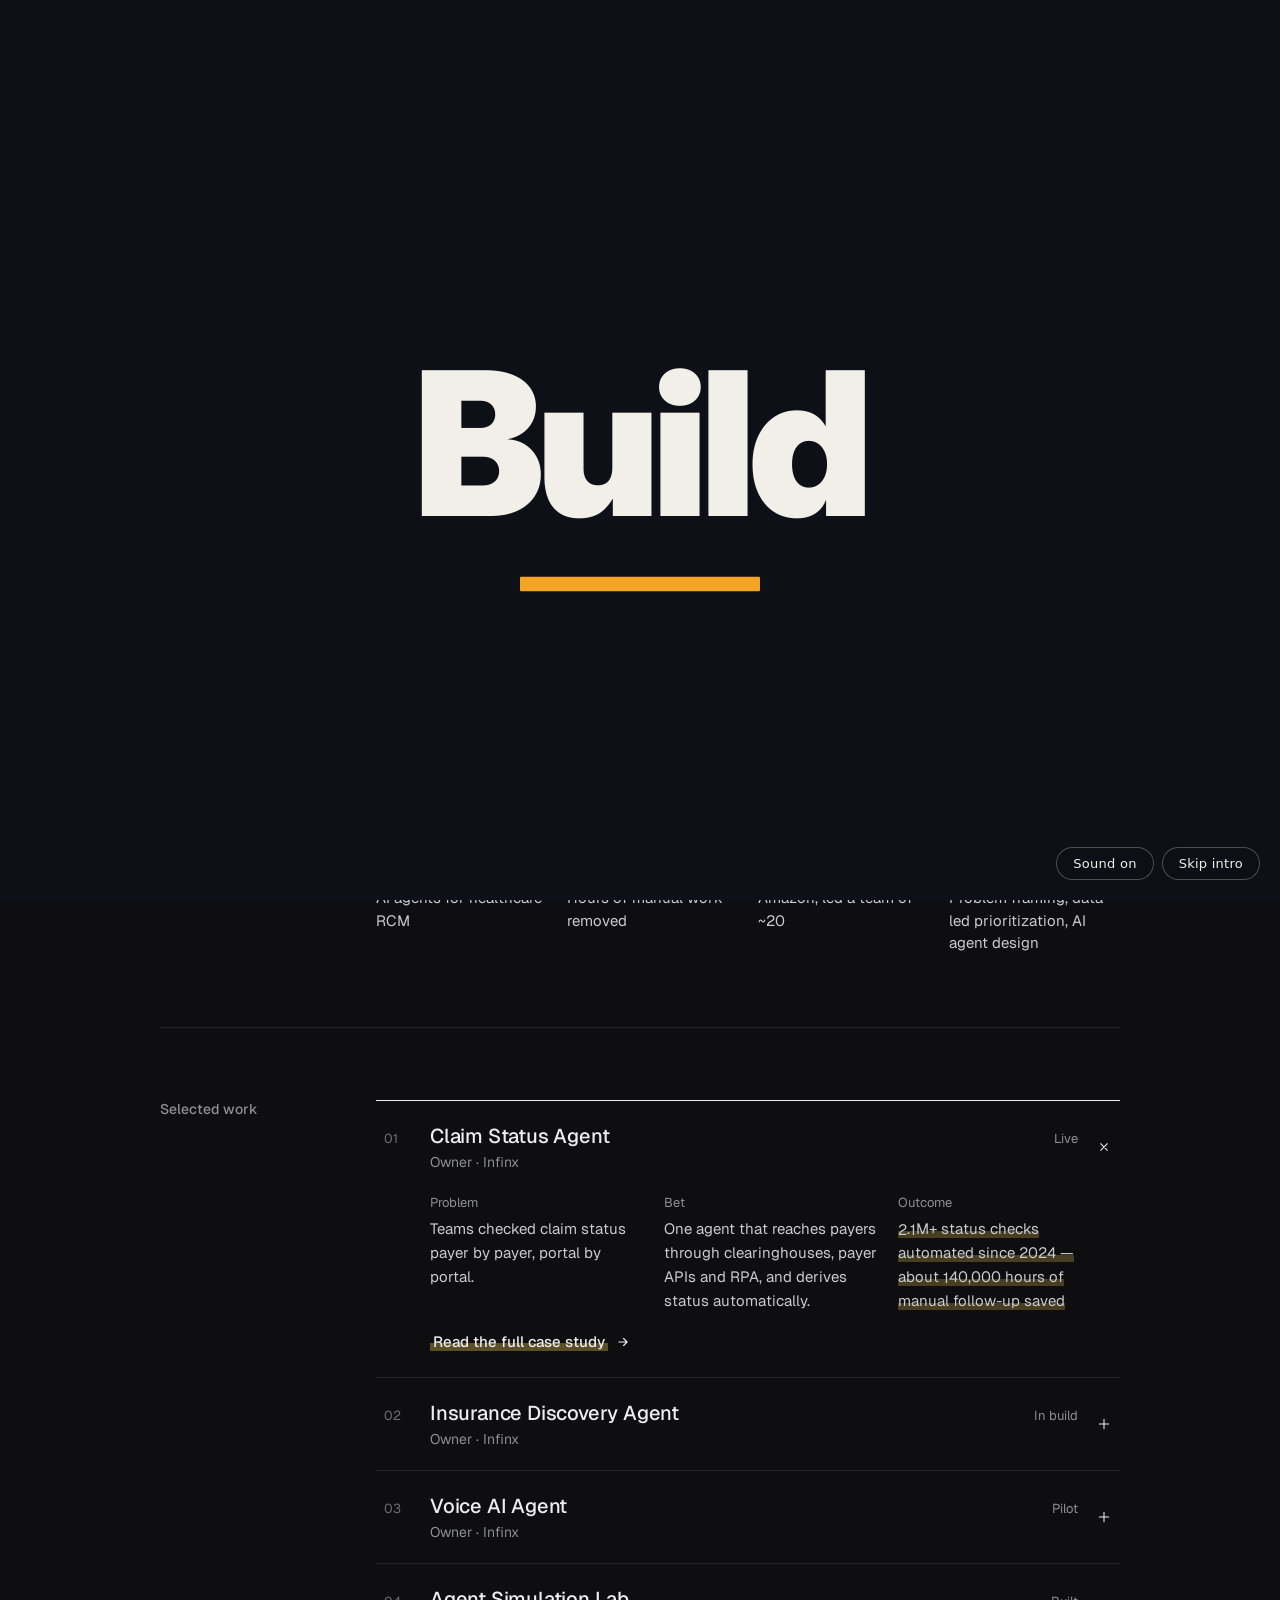
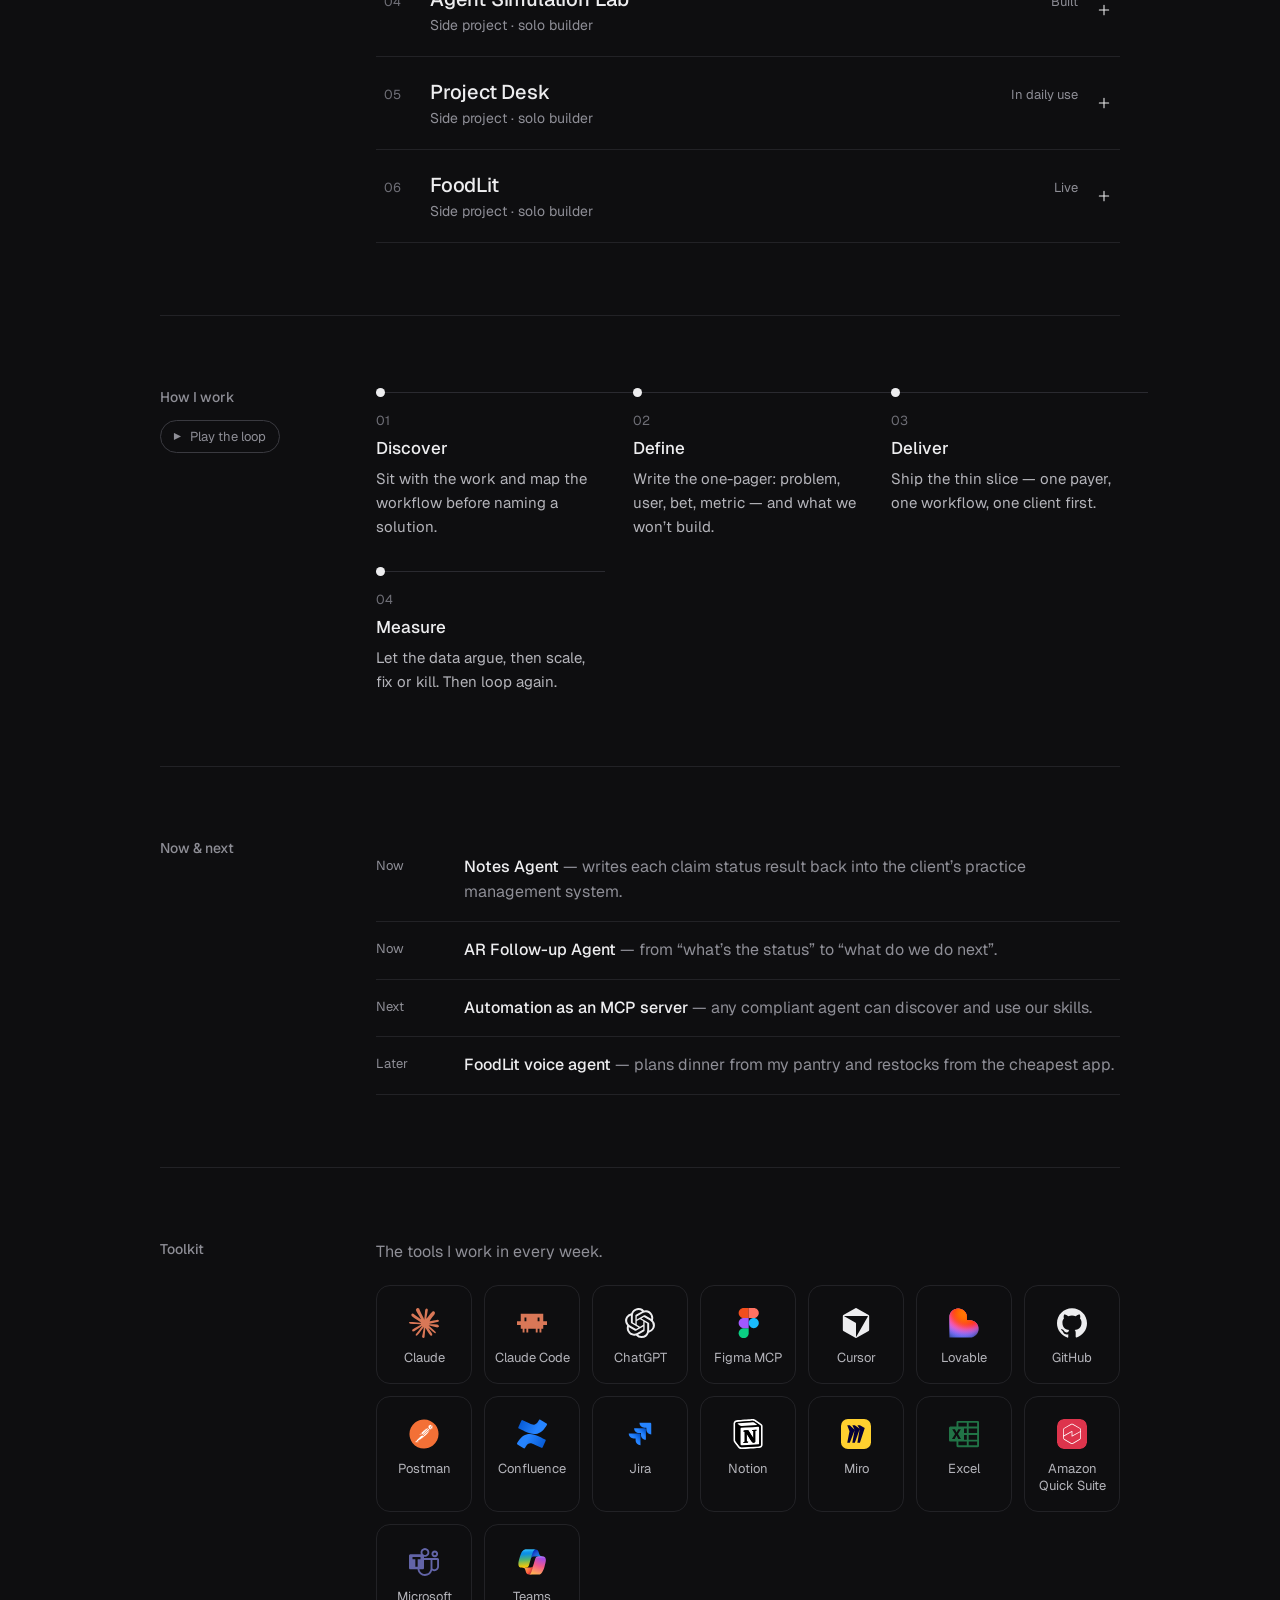
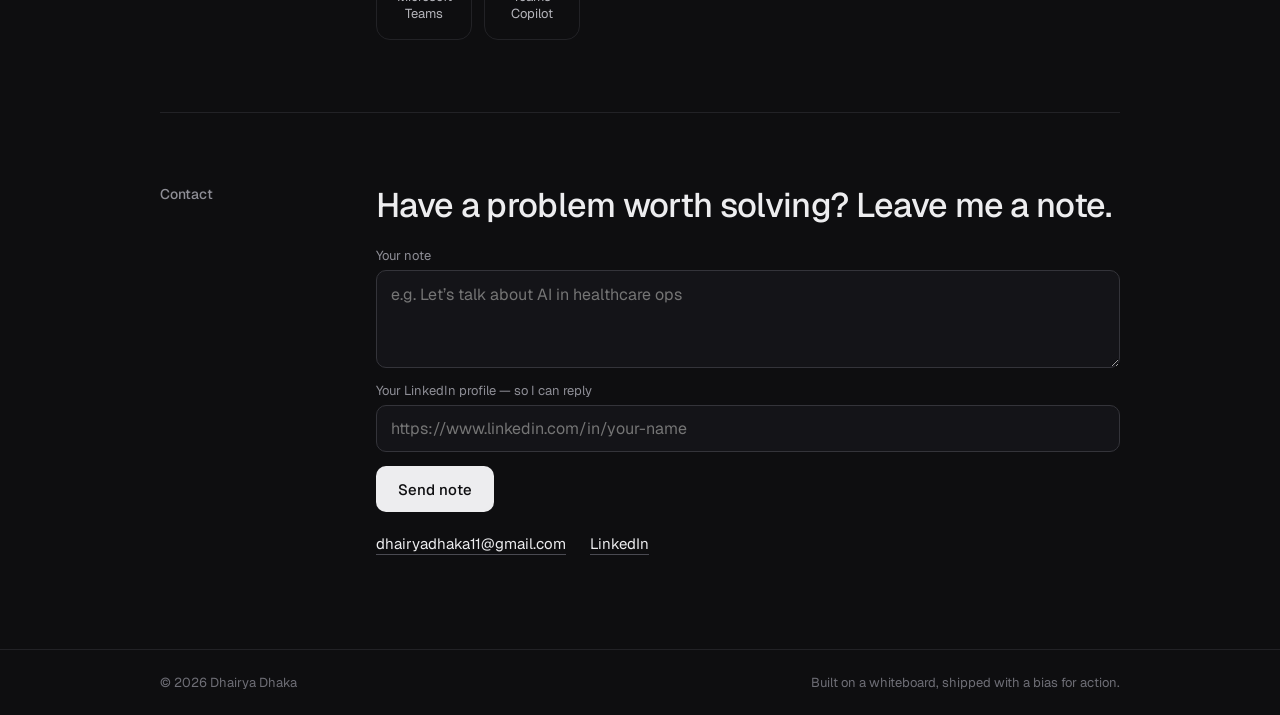
==== commit 6f8b9335: "Add rolling numbers, screenshot accordions, Approach player, Toolkit magnify and live FoodLit chart " ====
--- a/index.html
+++ b/index.html
@@ -8,6 +8,7 @@
 <meta name="description" content="Dhairya Dhaka — Product Manager building AI agents for healthcare operations.">
 <link rel="preconnect" href="https://fonts.googleapis.com">
 <link href="https://fonts.googleapis.com/css2?family=Geist:wght@300;400;500;600&amp;family=Caveat:wght@600&amp;display=swap" rel="stylesheet">
+<link rel="stylesheet" href="assets/ui.css">
 <style>
 body{margin:0;background:#FFFFFF}
 html{scroll-behavior:smooth}
@@ -82,6 +83,16 @@
 .m-logo{display:block;width:30px;height:30px;background:currentColor;-webkit-mask:var(--logo) center/contain no-repeat;mask:var(--logo) center/contain no-repeat;transition:transform .35s cubic-bezier(.2,.8,.2,1)}
 .m-logo-img{transition:transform .35s cubic-bezier(.2,.8,.2,1)}
 .m-tool:hover .m-logo,.m-tool:hover .m-logo-img{transform:translateY(-2px)}
+:root{--ui-ink:#18181B;--ui-muted:#6B6B70;--ui-line:#EFEFEC;--ui-bar:#D9D9D4;--ui-peak:#FFE58A;--ui-tip-bg:#18181B;--ui-tip-ink:#FFFFFF}
+.m-play{display:inline-flex;align-items:center;gap:8px;padding:7px 13px 7px 11px;border:1px solid #D9D9D4;border-radius:99px;background:transparent;color:#6B6B70;font-size:13px;cursor:pointer;transition:border-color .2s ease,color .2s ease}
+.m-play:hover,.m-play[aria-pressed="true"]{color:#18181B;border-color:#18181B}
+.m-play-ic{display:inline-block;width:10px;font-size:10px;line-height:1}
+.m-step{cursor:pointer;outline:none;border-radius:10px;transition:opacity .35s ease}
+.m-step:focus-visible{box-shadow:0 0 0 2px #18181B;box-shadow:0 0 0 6px transparent,0 0 0 2px #18181B}
+.is-stepping .m-step:not(.is-on){opacity:.35!important}
+.m-step.is-on .m-dot{transform:scale(1.7)!important;background:#FFE58A!important;box-shadow:0 0 0 1px #18181B}
+.m-step-title{align-self:flex-start;background:linear-gradient(transparent 62%, #FFF1B8 62%) no-repeat;background-size:0% 100%;transition:background-size .5s cubic-bezier(.65,0,.35,1)}
+.m-step.is-on .m-step-title{background-size:100% 100%}
 .m-theme{opacity:.75;transition:opacity .2s ease,transform .35s cubic-bezier(.2,.8,.2,1)}
 .m-theme:hover{opacity:1;transform:rotate(-18deg)}
 @media (prefers-reduced-motion: reduce){
@@ -92,6 +103,7 @@
 </head>
 <body>
 <div id="root"></div>
+<script src="assets/ui.js"></script>
 <script src="assets/react.production.min.js"></script>
 <script src="assets/react-dom.production.min.js"></script>
 <script>
@@ -101,11 +113,11 @@
 function T(v){return v==null||v===false?'':String(v);}
 function ST(css){var o={};if(!css)return o;String(css).split(';').forEach(function(d){var i=d.indexOf(':');if(i<0)return;var k=d.slice(0,i).trim(),v=d.slice(i+1).trim();if(!k)return;if(k.indexOf('--')!==0){if(k.indexOf('-webkit-')===0)k='Webkit'+k.slice(8);else if(k.indexOf('-moz-')===0)k='Moz'+k.slice(5);k=k.replace(/-([a-z])/g,function(m,c){return c.toUpperCase();});}o[k]=v;});return o;}
 class DCLogic extends React.Component{render(){var S=this.renderVals();return TEMPLATE(S);}}
-function TEMPLATE(S){return h("div",{style:ST("font-family: 'Geist', system-ui, sans-serif; color: #18181B; background: #FFFFFF; min-height: 100vh")},h("header",{style:ST("position: sticky; top: 0; z-index: 50; background: rgba(255,255,255,0.88); backdrop-filter: blur(10px); -webkit-backdrop-filter: blur(10px); border-bottom: 1px solid #EFEFEC")},h("nav",{style:ST("max-width: 960px; margin: 0 auto; padding: 16px 24px; display: flex; flex-wrap: wrap; justify-content: space-between; align-items: center; gap: 12px")},h("a",{"href":"#top","onClick":L(S,"jump"),style:ST("text-decoration: none; display: flex; align-items: center; gap: 10px; font-weight: 500; font-size: 15px")},h("span",{"aria-hidden":"true",style:ST("width: 14px; height: 14px; background: #FFE58A; border: 1px solid #18181B; rotate: -6deg")}),"Dhairya Dhaka"),h("div",{style:ST("display: flex; flex-wrap: wrap; gap: 24px; font-size: 14px")},h("a",{"className":("m-link m-nav "+T(L(S,"nav.about"))+""),"href":"#about","onClick":L(S,"jump")},"About"),h("a",{"className":("m-link m-nav "+T(L(S,"nav.work"))+""),"href":"#work","onClick":L(S,"jump")},"Work"),h("a",{"className":("m-link m-nav "+T(L(S,"nav.approach"))+""),"href":"#approach","onClick":L(S,"jump")},"Approach"),h("a",{"className":("m-link m-nav "+T(L(S,"nav.now"))+""),"href":"#now","onClick":L(S,"jump")},"Now"),h("a",{"className":("m-link m-nav "+T(L(S,"nav.contact"))+""),"href":"#contact","onClick":L(S,"jump"),style:ST("color: #18181B; font-weight: 500")},"Contact"),h("a",{"className":"m-theme","href":"dark.html",ref:L(S,"setThemeLink"),"onClick":L(S,"themeClick"),"aria-label":"Switch to dark mode","title":"Switch to dark mode",style:ST("display: inline-flex; align-items: center; justify-content: center; width: 34px; height: 34px; margin: -8px 0; border: 1px solid currentColor; border-radius: 999px; color: #18181B; text-decoration: none")},h("svg",{"width":"16","height":"16","viewBox":"0 0 24 24","fill":"none","stroke":"currentColor","strokeWidth":"1.8","strokeLinecap":"round","strokeLinejoin":"round","aria-hidden":"true"},h("path",{"d":"M20 14.5A8 8 0 0 1 9.5 4a8 8 0 1 0 10.5 10.5z"}))))),h("div",{"className":"m-progress","aria-hidden":"true"})),h("main",{style:ST("max-width: 960px; margin: 0 auto; padding: 0 24px")},h("section",{"id":"top",style:ST("padding: 112px 0 96px; display: flex; flex-wrap: wrap; gap: 40px; align-items: flex-end; justify-content: space-between")},h("div",{style:ST("flex: 1 1 480px; min-width: 0; display: flex; flex-direction: column; gap: 24px")},h("span",{"className":"h-up",style:ST("--d: .05s; font-size: 14px; color: #6B6B70")},"Product Manager · Pune, India"),h("h1",{style:ST("margin: 0; font-size: clamp(40px, 6vw, 64px); font-weight: 500; line-height: 1.05; letter-spacing: -0.035em")},h("span",{"className":"w"},h("span",{style:ST("--d: .12s")},"I"))," ",h("span",{"className":"w"},h("span",{style:ST("--d: .18s")},"turn"))," ",h("span",{"className":"w"},h("span",{style:ST("--d: .24s")},"messy"))," ",h("span",{"className":"w"},h("span",{style:ST("--d: .30s")},"whiteboards"))," ",h("span",{"className":"w"},h("span",{style:ST("--d: .36s")},"into"))," ",h("span",{"className":"w"},h("span",{style:ST("--d: .44s")},h("span",{"className":"hl-sweep",style:ST("background: linear-gradient(transparent 60%, #FFE58A 60%); padding: 0 2px")},"shipped products.")))),h("p",{"className":"h-up",style:ST("--d: .6s; margin: 0; font-size: 18px; line-height: 1.65; color: #4A4A50; max-width: 520px")},"Product Manager at Infinx Healthcare, building AI agents that take the busywork out of healthcare revenue cycle."),h("div",{"className":"h-up",style:ST("--d: .75s; display: flex; flex-wrap: wrap; gap: 20px; align-items: center; margin-top: 4px")},h("a",{"className":"m-btn","href":"#work","onClick":L(S,"jump"),style:ST("text-decoration: none; background: #18181B; color: #FFFFFF; font-size: 15px; font-weight: 500; padding: 13px 20px; border-radius: 10px; display: inline-flex; align-items: center; gap: 8px")},"See my work ",h("svg",{"width":"14","height":"14","viewBox":"0 0 24 24","fill":"none","stroke":"currentColor","strokeWidth":"2","strokeLinecap":"round","strokeLinejoin":"round","aria-hidden":"true"},h("path",{"d":"M5 12h14M13 6l6 6-6 6"}))),h("a",{"className":"m-link","href":"#contact","onClick":L(S,"jump"),style:ST("font-size: 15px; color: #18181B; text-decoration: underline; text-underline-offset: 5px; text-decoration-color: #C9C9C4")},"Get in touch"))),h("figure",{"className":"ph-tilt",ref:L(S,"setFig"),"onMouseMove":L(S,"tilt"),"onMouseLeave":L(S,"untilt"),style:ST("flex: 0 0 auto; margin: 0; position: relative")},h("img",{"className":"ph-in","src":"assets/dhairya.jpg","alt":"Portrait of Dhairya Dhaka",style:ST("display: block; width: 200px; height: 240px; object-fit: cover; object-position: 50% 28%; border-radius: 14px; filter: grayscale(1)")}),h("figcaption",{"className":"tag-pop",style:ST("position: absolute; right: -14px; bottom: -18px; font-family: 'Caveat', cursive; font-size: 22px; background: #FFE58A; padding: 2px 10px; rotate: -4deg")},"hi, I’m Dhairya"))),h("section",{"id":"about","className":"m-in m-sec",style:ST("padding: 72px 0; border-top: 1px solid #EFEFEC; display: flex; flex-wrap: wrap; gap: 24px 56px")},h("h2",{style:ST("flex: 0 0 160px; margin: 0; font-size: 14px; font-weight: 500; color: #6B6B70")},"About"),h("div",{style:ST("flex: 1 1 480px; min-width: 0; display: flex; flex-direction: column; gap: 18px; font-size: 17px; line-height: 1.75; color: #33333A")},h("p",{style:ST("margin: 0")},"I own the Claim Status Agent at Infinx, work on the Eligibility & Benefits Agent, and build AI agents that take repetitive work off revenue cycle and prior authorization teams."),h("p",{style:ST("margin: 0")},"Before product, I led a team of ~20 in quality operations at Amazon. That’s where I learned to obsess over defects, process and the customer on the other end."),h("dl",{style:ST("margin: 12px 0 0; display: grid; grid-template-columns: repeat(auto-fit, minmax(150px, 1fr)); gap: 20px; font-size: 15px; line-height: 1.5")},h("div",null,h("dt",{style:ST("font-size: 13px; color: #6B6B70; margin-bottom: 4px")},"Focus"),h("dd",{style:ST("margin: 0")},"AI agents for healthcare RCM")),h("div",null,h("dt",{style:ST("font-size: 13px; color: #6B6B70; margin-bottom: 4px")},"North star"),h("dd",{style:ST("margin: 0")},"Hours of manual follow-up removed")),h("div",null,h("dt",{style:ST("font-size: 13px; color: #6B6B70; margin-bottom: 4px")},"Before"),h("dd",{style:ST("margin: 0")},"Amazon, led a team of ~20"))))),h("section",{"id":"work","className":"m-in m-sec",style:ST("padding: 72px 0; border-top: 1px solid #EFEFEC; display: flex; flex-wrap: wrap; gap: 24px 56px")},h("h2",{style:ST("flex: 0 0 160px; margin: 0; font-size: 14px; font-weight: 500; color: #6B6B70")},"Selected work"),h("div",{style:ST("flex: 1 1 480px; min-width: 0; display: flex; flex-direction: column; border-top: 1px solid #18181B")},(L(S,"cases")||[]).map(function(it,i){return (function(S){return h(React.Fragment,{key:i},h("div",{"className":"m-st",style:ST(("--i: "+T(L(S,"$index"))+"; border-bottom: 1px solid #EFEFEC"))},h("button",{"type":"button","className":"m-row","onClick":L(S,"c.toggle"),"aria-expanded":L(S,"c.expanded"),style:ST("width: 100%; background: transparent; border: 0; padding: 22px 8px; display: flex; align-items: baseline; gap: 18px; text-align: left; cursor: pointer")},h("span",{"className":"m-num",style:ST("flex: 0 0 28px; font-size: 13px; color: #9A9AA0")},T(L(S,"c.num"))),h("span",{style:ST("flex: 1 1 auto; min-width: 0; display: flex; flex-direction: column; gap: 4px")},h("span",{"className":"m-title",style:ST("font-size: 20px; font-weight: 500; letter-spacing: -0.01em")},T(L(S,"c.title"))),h("span",{style:ST("font-size: 14px; color: #6B6B70")},T(L(S,"c.role")))),h("span",{style:ST("flex: 0 0 auto; font-size: 13px; color: #6B6B70; white-space: nowrap")},T(L(S,"c.status"))),h("svg",{"className":L(S,"c.plusCls"),"width":"16","height":"16","viewBox":"0 0 24 24","fill":"none","stroke":"#18181B","strokeWidth":"1.6","strokeLinecap":"round","aria-hidden":"true",style:ST("flex: 0 0 auto; align-self: center")},h("path",{"d":"M12 5v14M5 12h14"}))),h("div",{"className":L(S,"c.accCls")},h("div",null,h("div",{style:ST("padding: 0 8px 18px 54px; display: grid; grid-template-columns: repeat(auto-fit, minmax(180px, 1fr)); gap: 20px; font-size: 15px; line-height: 1.6; color: #33333A")},h("div",null,h("div",{style:ST("font-size: 13px; color: #6B6B70; margin-bottom: 4px")},"Problem"),T(L(S,"c.problem"))),h("div",null,h("div",{style:ST("font-size: 13px; color: #6B6B70; margin-bottom: 4px")},"Bet"),T(L(S,"c.bet"))),h("div",null,h("div",{style:ST("font-size: 13px; color: #6B6B70; margin-bottom: 4px")},"Outcome"),h("span",{style:ST("background: linear-gradient(transparent 62%, #FFF1B8 62%)")},T(L(S,"c.outcome"))))),h("a",{"className":"m-case","href":L(S,"c.href"),style:ST("margin: 0 8px 26px 54px; text-decoration: none; display: inline-flex; align-items: center; gap: 8px; font-size: 15px; font-weight: 500")},"Read the full case study ",h("svg",{"width":"14","height":"14","viewBox":"0 0 24 24","fill":"none","stroke":"currentColor","strokeWidth":"2","strokeLinecap":"round","strokeLinejoin":"round","aria-hidden":"true"},h("path",{"d":"M5 12h14M13 6l6 6-6 6"})))))));})(Object.assign({},S,{"c":it,$index:i}));}))),h("section",{"id":"approach","className":"m-in m-sec",style:ST("padding: 72px 0; border-top: 1px solid #EFEFEC; display: flex; flex-wrap: wrap; gap: 24px 56px")},h("h2",{style:ST("flex: 0 0 160px; margin: 0; font-size: 14px; font-weight: 500; color: #6B6B70")},"How I work"),h("ol",{style:ST("flex: 1 1 480px; min-width: 0; margin: 0; padding: 0; list-style: none; display: grid; grid-template-columns: repeat(auto-fit, minmax(180px, 1fr)); gap: 28px")},h("li",{"className":"m-step m-st",style:ST("--i: 0; display: flex; flex-direction: column; gap: 8px")},h("span",{"className":"m-dot","aria-hidden":"true",style:ST("--i: 0")}),h("span",{style:ST("font-size: 13px; color: #9A9AA0")},"01"),h("span",{style:ST("font-size: 17px; font-weight: 500")},"Discover"),h("span",{style:ST("font-size: 15px; line-height: 1.6; color: #4A4A50")},"Sit with the work and map the workflow before naming a solution.")),h("li",{"className":"m-step m-st",style:ST("--i: 1; display: flex; flex-direction: column; gap: 8px")},h("span",{"className":"m-dot","aria-hidden":"true",style:ST("--i: 1")}),h("span",{style:ST("font-size: 13px; color: #9A9AA0")},"02"),h("span",{style:ST("font-size: 17px; font-weight: 500")},"Define"),h("span",{style:ST("font-size: 15px; line-height: 1.6; color: #4A4A50")},"Write the one-pager: problem, user, bet, metric — and what we won’t build.")),h("li",{"className":"m-step m-st",style:ST("--i: 2; display: flex; flex-direction: column; gap: 8px")},h("span",{"className":"m-dot","aria-hidden":"true",style:ST("--i: 2")}),h("span",{style:ST("font-size: 13px; color: #9A9AA0")},"03"),h("span",{style:ST("font-size: 17px; font-weight: 500")},"Deliver"),h("span",{style:ST("font-size: 15px; line-height: 1.6; color: #4A4A50")},"Ship the thin slice — one payer, one workflow, one client first.")),h("li",{"className":"m-step m-st",style:ST("--i: 3; display: flex; flex-direction: column; gap: 8px")},h("span",{"className":"m-dot","aria-hidden":"true",style:ST("--i: 3")}),h("span",{style:ST("font-size: 13px; color: #9A9AA0")},"04"),h("span",{style:ST("font-size: 17px; font-weight: 500")},"Measure"),h("span",{style:ST("font-size: 15px; line-height: 1.6; color: #4A4A50")},"Let the data argue, then scale, fix or kill. Then loop again.")))),h("section",{"id":"now","className":"m-in m-sec",style:ST("padding: 72px 0; border-top: 1px solid #EFEFEC; display: flex; flex-wrap: wrap; gap: 24px 56px")},h("h2",{style:ST("flex: 0 0 160px; margin: 0; font-size: 14px; font-weight: 500; color: #6B6B70")},"Now & next"),h("div",{style:ST("flex: 1 1 480px; min-width: 0; display: flex; flex-direction: column")},h("div",{"className":"m-st",style:ST("--i: 0; display: flex; flex-wrap: wrap; gap: 6px 24px; padding: 16px 0; border-bottom: 1px solid #EFEFEC")},h("span",{style:ST("flex: 0 0 64px; font-size: 13px; color: #6B6B70; padding-top: 2px")},"Now"),h("span",{style:ST("flex: 1 1 300px; font-size: 16px; line-height: 1.55")},h("strong",{style:ST("font-weight: 500")},"Notes Agent")," ",h("span",{style:ST("color: #6B6B70")},"— writes each claim status result back into the client’s practice management system."))),h("div",{"className":"m-st",style:ST("--i: 1; display: flex; flex-wrap: wrap; gap: 6px 24px; padding: 16px 0; border-bottom: 1px solid #EFEFEC")},h("span",{style:ST("flex: 0 0 64px; font-size: 13px; color: #6B6B70; padding-top: 2px")},"Now"),h("span",{style:ST("flex: 1 1 300px; font-size: 16px; line-height: 1.55")},h("strong",{style:ST("font-weight: 500")},"AR Follow-up Agent")," ",h("span",{style:ST("color: #6B6B70")},"— from “what’s the status” to “what do we do next”."))),h("div",{"className":"m-st",style:ST("--i: 2; display: flex; flex-wrap: wrap; gap: 6px 24px; padding: 16px 0; border-bottom: 1px solid #EFEFEC")},h("span",{style:ST("flex: 0 0 64px; font-size: 13px; color: #6B6B70; padding-top: 2px")},"Next"),h("span",{style:ST("flex: 1 1 300px; font-size: 16px; line-height: 1.55")},h("strong",{style:ST("font-weight: 500")},"Automation as an MCP server")," ",h("span",{style:ST("color: #6B6B70")},"— any compliant agent can discover and use our skills."))),h("div",{"className":"m-st",style:ST("--i: 3; display: flex; flex-wrap: wrap; gap: 6px 24px; padding: 16px 0; border-bottom: 1px solid #EFEFEC")},h("span",{style:ST("flex: 0 0 64px; font-size: 13px; color: #6B6B70; padding-top: 2px")},"Later"),h("span",{style:ST("flex: 1 1 300px; font-size: 16px; line-height: 1.55")},h("strong",{style:ST("font-weight: 500")},"FoodLit voice agent")," ",h("span",{style:ST("color: #6B6B70")},"— plans dinner from my pantry and restocks from the cheapest app."))))),h("section",{"id":"tools","className":"m-in m-sec",style:ST("padding: 72px 0; border-top: 1px solid #EFEFEC; display: flex; flex-wrap: wrap; gap: 24px 56px")},h("h2",{style:ST("flex: 0 0 160px; margin: 0; font-size: 14px; font-weight: 500; color: #6B6B70")},"Toolkit"),h("div",{style:ST("flex: 1 1 480px; min-width: 0; display: flex; flex-direction: column; gap: 20px")},h("p",{style:ST("margin: 0; font-size: 16px; line-height: 1.55; color: #6B6B70")},"The tools I work in every week."),h("ul",{style:ST("list-style: none; margin: 0; padding: 0; display: grid; grid-template-columns: repeat(auto-fill, minmax(96px, 1fr)); gap: 12px")},h("li",{"className":"m-tool m-st",style:ST("--i: 0; display: flex; flex-direction: column; align-items: center; gap: 12px; padding: 22px 8px 16px; border: 1px solid #EFEFEC; border-radius: 14px; text-align: center")},h("img",{"className":"m-logo-img","src":"assets/tools/claude.svg","alt":"","width":"30","height":"30",style:ST("display: block; width: 30px; height: 30px; object-fit: contain")}),h("span",{style:ST("font-size: 13px; line-height: 1.3; color: #4A4A50")},"Claude")),h("li",{"className":"m-tool m-st",style:ST("--i: 1; display: flex; flex-direction: column; align-items: center; gap: 12px; padding: 22px 8px 16px; border: 1px solid #EFEFEC; border-radius: 14px; text-align: center")},h("img",{"className":"m-logo-img","src":"assets/tools/claudecode.svg","alt":"","width":"30","height":"30",style:ST("display: block; width: 30px; height: 30px; object-fit: contain")}),h("span",{style:ST("font-size: 13px; line-height: 1.3; color: #4A4A50")},"Claude Code")),h("li",{"className":"m-tool m-st",style:ST("--i: 2; display: flex; flex-direction: column; align-items: center; gap: 12px; padding: 22px 8px 16px; border: 1px solid #EFEFEC; border-radius: 14px; text-align: center")},h("span",{"className":"m-logo","aria-hidden":"true",style:ST("--logo: url(assets/tools/chatgpt.svg); color: #18181B")}),h("span",{style:ST("font-size: 13px; line-height: 1.3; color: #4A4A50")},"ChatGPT")),h("li",{"className":"m-tool m-st",style:ST("--i: 3; display: flex; flex-direction: column; align-items: center; gap: 12px; padding: 22px 8px 16px; border: 1px solid #EFEFEC; border-radius: 14px; text-align: center")},h("img",{"className":"m-logo-img","src":"assets/tools/figma.svg","alt":"","width":"30","height":"30",style:ST("display: block; width: 30px; height: 30px; object-fit: contain")}),h("span",{style:ST("font-size: 13px; line-height: 1.3; color: #4A4A50")},"Figma MCP")),h("li",{"className":"m-tool m-st",style:ST("--i: 4; display: flex; flex-direction: column; align-items: center; gap: 12px; padding: 22px 8px 16px; border: 1px solid #EFEFEC; border-radius: 14px; text-align: center")},h("span",{"className":"m-logo","aria-hidden":"true",style:ST("--logo: url(assets/tools/cursor.svg); color: #18181B")}),h("span",{style:ST("font-size: 13px; line-height: 1.3; color: #4A4A50")},"Cursor")),h("li",{"className":"m-tool m-st",style:ST("--i: 5; display: flex; flex-direction: column; align-items: center; gap: 12px; padding: 22px 8px 16px; border: 1px solid #EFEFEC; border-radius: 14px; text-align: center")},h("img",{"className":"m-logo-img","src":"assets/tools/lovable.svg","alt":"","width":"30","height":"30",style:ST("display: block; width: 30px; height: 30px; object-fit: contain")}),h("span",{style:ST("font-size: 13px; line-height: 1.3; color: #4A4A50")},"Lovable")),h("li",{"className":"m-tool m-st",style:ST("--i: 6; display: flex; flex-direction: column; align-items: center; gap: 12px; padding: 22px 8px 16px; border: 1px solid #EFEFEC; border-radius: 14px; text-align: center")},h("span",{"className":"m-logo","aria-hidden":"true",style:ST("--logo: url(assets/tools/github.svg); color: #18181B")}),h("span",{style:ST("font-size: 13px; line-height: 1.3; color: #4A4A50")},"GitHub")),h("li",{"className":"m-tool m-st",style:ST("--i: 7; display: flex; flex-direction: column; align-items: center; gap: 12px; padding: 22px 8px 16px; border: 1px solid #EFEFEC; border-radius: 14px; text-align: center")},h("img",{"className":"m-logo-img","src":"assets/tools/postman.svg","alt":"","width":"30","height":"30",style:ST("display: block; width: 30px; height: 30px; object-fit: contain")}),h("span",{style:ST("font-size: 13px; line-height: 1.3; color: #4A4A50")},"Postman")),h("li",{"className":"m-tool m-st",style:ST("--i: 8; display: flex; flex-direction: column; align-items: center; gap: 12px; padding: 22px 8px 16px; border: 1px solid #EFEFEC; border-radius: 14px; text-align: center")},h("img",{"className":"m-logo-img","src":"assets/tools/confluence.svg","alt":"","width":"30","height":"30",style:ST("display: block; width: 30px; height: 30px; object-fit: contain")}),h("span",{style:ST("font-size: 13px; line-height: 1.3; color: #4A4A50")},"Confluence")),h("li",{"className":"m-tool m-st",style:ST("--i: 9; display: flex; flex-direction: column; align-items: center; gap: 12px; padding: 22px 8px 16px; border: 1px solid #EFEFEC; border-radius: 14px; text-align: center")},h("img",{"className":"m-logo-img","src":"assets/tools/jira.svg","alt":"","width":"30","height":"30",style:ST("display: block; width: 30px; height: 30px; object-fit: contain")}),h("span",{style:ST("font-size: 13px; line-height: 1.3; color: #4A4A50")},"Jira")),h("li",{"className":"m-tool m-st",style:ST("--i: 10; display: flex; flex-direction: column; align-items: center; gap: 12px; padding: 22px 8px 16px; border: 1px solid #EFEFEC; border-radius: 14px; text-align: center")},h("img",{"className":"m-logo-img","src":"assets/tools/notion.svg","alt":"","width":"30","height":"30",style:ST("display: block; width: 30px; height: 30px; object-fit: contain")}),h("span",{style:ST("font-size: 13px; line-height: 1.3; color: #4A4A50")},"Notion")),h("li",{"className":"m-tool m-st",style:ST("--i: 11; display: flex; flex-direction: column; align-items: center; gap: 12px; padding: 22px 8px 16px; border: 1px solid #EFEFEC; border-radius: 14px; text-align: center")},h("img",{"className":"m-logo-img","src":"assets/tools/miro.svg","alt":"","width":"30","height":"30",style:ST("display: block; width: 30px; height: 30px; object-fit: contain")}),h("span",{style:ST("font-size: 13px; line-height: 1.3; color: #4A4A50")},"Miro")),h("li",{"className":"m-tool m-st",style:ST("--i: 12; display: flex; flex-direction: column; align-items: center; gap: 12px; padding: 22px 8px 16px; border: 1px solid #EFEFEC; border-radius: 14px; text-align: center")},h("img",{"className":"m-logo-img","src":"assets/tools/excel.svg","alt":"","width":"30","height":"30",style:ST("display: block; width: 30px; height: 30px; object-fit: contain")}),h("span",{style:ST("font-size: 13px; line-height: 1.3; color: #4A4A50")},"Excel")),h("li",{"className":"m-tool m-st",style:ST("--i: 13; display: flex; flex-direction: column; align-items: center; gap: 12px; padding: 22px 8px 16px; border: 1px solid #EFEFEC; border-radius: 14px; text-align: center")},h("img",{"className":"m-logo-img","src":"assets/tools/quicksuite.svg","alt":"","width":"30","height":"30",style:ST("display: block; width: 30px; height: 30px; object-fit: contain")}),h("span",{style:ST("font-size: 13px; line-height: 1.3; color: #4A4A50")},"Amazon Quick Suite")),h("li",{"className":"m-tool m-st",style:ST("--i: 14; display: flex; flex-direction: column; align-items: center; gap: 12px; padding: 22px 8px 16px; border: 1px solid #EFEFEC; border-radius: 14px; text-align: center")},h("img",{"className":"m-logo-img","src":"assets/tools/teams.svg","alt":"","width":"30","height":"30",style:ST("display: block; width: 30px; height: 30px; object-fit: contain")}),h("span",{style:ST("font-size: 13px; line-height: 1.3; color: #4A4A50")},"Microsoft Teams")),h("li",{"className":"m-tool m-st",style:ST("--i: 15; display: flex; flex-direction: column; align-items: center; gap: 12px; padding: 22px 8px 16px; border: 1px solid #EFEFEC; border-radius: 14px; text-align: center")},h("img",{"className":"m-logo-img","src":"assets/tools/copilot.svg","alt":"","width":"30","height":"30",style:ST("display: block; width: 30px; height: 30px; object-fit: contain")}),h("span",{style:ST("font-size: 13px; line-height: 1.3; color: #4A4A50")},"Teams Copilot"))))),h("section",{"id":"contact","className":"m-in m-sec",style:ST("padding: 72px 0 96px; border-top: 1px solid #EFEFEC; display: flex; flex-wrap: wrap; gap: 24px 56px")},h("h2",{style:ST("flex: 0 0 160px; margin: 0; font-size: 14px; font-weight: 500; color: #6B6B70")},"Contact"),h("div",{style:ST("flex: 1 1 480px; min-width: 0; display: flex; flex-direction: column; gap: 22px")},h("p",{style:ST("margin: 0; font-size: clamp(26px, 3.4vw, 34px); font-weight: 500; line-height: 1.2; letter-spacing: -0.02em")},"Have a problem worth solving? Leave me a note."),h("form",{"onSubmit":L(S,"submitNote"),"noValidate":true,style:ST("position: relative; display: flex; flex-direction: column; gap: 14px")},h("label",{"htmlFor":"m-note",style:ST("font-size: 13px; color: #6B6B70")},"Your note"),h("textarea",{"className":"m-field","id":"m-note","rows":"3","maxLength":"280","value":L(S,"draft"),"onChange":L(S,"onDraft"),"placeholder":"e.g. Let’s talk about AI in healthcare ops",style:ST("box-sizing: border-box; padding: 12px 14px; font: inherit; font-size: 16px; line-height: 1.5; border: 1px solid #D9D9D4; border-radius: 10px; background: #FFFFFF; color: #18181B; resize: vertical; margin-top: -8px")}),h("label",{"htmlFor":"m-li",style:ST("font-size: 13px; color: #6B6B70")},"Your LinkedIn profile — so I can reply"),h("input",{"className":"m-field","id":"m-li","type":"url","inputMode":"url","autoComplete":"url","value":L(S,"linkedin"),"onChange":L(S,"onLinkedin"),"placeholder":"https://www.linkedin.com/in/your-name","aria-invalid":L(S,"liInvalid"),"aria-describedby":"m-msg",style:ST(L(S,"liStyle"))}),h("input",{"type":"text","name":"_gotcha","tabIndex":"-1","autoComplete":"off","value":L(S,"gotcha"),"onChange":L(S,"onGotcha"),"aria-hidden":"true",style:ST("position: absolute; left: -9999px; width: 1px; height: 1px; opacity: 0")}),h("div",{style:ST("display: flex; flex-wrap: wrap; align-items: center; gap: 16px")},h("button",{"type":"submit","className":"m-btn","disabled":L(S,"sending"),style:ST("min-height: 46px; padding: 12px 22px; background: #18181B; color: #FFFFFF; border: 0; border-radius: 10px; font-size: 15px; font-weight: 500; cursor: pointer")},T(L(S,"submitLabel"))),h("span",{"id":"m-msg","role":"status","aria-live":"polite",style:ST(L(S,"msgStyle"))},T(L(S,"formMsg"))))),h("div",{style:ST("display: flex; flex-wrap: wrap; gap: 24px; font-size: 15px")},h("a",{"className":"m-link","href":"mailto:dhairyadhaka11@gmail.com",style:ST("color: #18181B; text-decoration: underline; text-underline-offset: 5px; text-decoration-color: #C9C9C4")},"dhairyadhaka11@gmail.com"),h("a",{"className":"m-link","href":"https://www.linkedin.com/in/dhairya-dhaka/","target":"_blank","rel":"noopener noreferrer",style:ST("color: #18181B; text-decoration: underline; text-underline-offset: 5px; text-decoration-color: #C9C9C4")},"LinkedIn"))))),h("footer",{style:ST("border-top: 1px solid #EFEFEC")},h("div",{style:ST("max-width: 960px; margin: 0 auto; padding: 24px; display: flex; flex-wrap: wrap; justify-content: space-between; gap: 8px; font-size: 13px; color: #9A9AA0")},h("span",null,"© 2026 Dhairya Dhaka"),h("span",null,"Built on a whiteboard, shipped with a bias for action."))));}
+function TEMPLATE(S){return h("div",{style:ST("font-family: 'Geist', system-ui, sans-serif; color: #18181B; background: #FFFFFF; min-height: 100vh")},h("header",{style:ST("position: sticky; top: 0; z-index: 50; background: rgba(255,255,255,0.88); backdrop-filter: blur(10px); -webkit-backdrop-filter: blur(10px); border-bottom: 1px solid #EFEFEC")},h("nav",{style:ST("max-width: 960px; margin: 0 auto; padding: 16px 24px; display: flex; flex-wrap: wrap; justify-content: space-between; align-items: center; gap: 12px")},h("a",{"href":"#top","onClick":L(S,"jump"),style:ST("text-decoration: none; display: flex; align-items: center; gap: 10px; font-weight: 500; font-size: 15px")},h("span",{"aria-hidden":"true",style:ST("width: 14px; height: 14px; background: #FFE58A; border: 1px solid #18181B; rotate: -6deg")}),"Dhairya Dhaka"),h("div",{style:ST("display: flex; flex-wrap: wrap; gap: 24px; font-size: 14px")},h("a",{"className":("m-link m-nav "+T(L(S,"nav.about"))+""),"href":"#about","onClick":L(S,"jump")},"About"),h("a",{"className":("m-link m-nav "+T(L(S,"nav.work"))+""),"href":"#work","onClick":L(S,"jump")},"Work"),h("a",{"className":("m-link m-nav "+T(L(S,"nav.approach"))+""),"href":"#approach","onClick":L(S,"jump")},"Approach"),h("a",{"className":("m-link m-nav "+T(L(S,"nav.now"))+""),"href":"#now","onClick":L(S,"jump")},"Now"),h("a",{"className":("m-link m-nav "+T(L(S,"nav.contact"))+""),"href":"#contact","onClick":L(S,"jump"),style:ST("color: #18181B; font-weight: 500")},"Contact"),h("a",{"className":"m-theme","href":"dark.html",ref:L(S,"setThemeLink"),"onClick":L(S,"themeClick"),"aria-label":"Switch to dark mode","title":"Switch to dark mode",style:ST("display: inline-flex; align-items: center; justify-content: center; width: 34px; height: 34px; margin: -8px 0; border: 1px solid currentColor; border-radius: 999px; color: #18181B; text-decoration: none")},h("svg",{"width":"16","height":"16","viewBox":"0 0 24 24","fill":"none","stroke":"currentColor","strokeWidth":"1.8","strokeLinecap":"round","strokeLinejoin":"round","aria-hidden":"true"},h("path",{"d":"M20 14.5A8 8 0 0 1 9.5 4a8 8 0 1 0 10.5 10.5z"}))))),h("div",{"className":"m-progress","aria-hidden":"true"})),h("main",{style:ST("max-width: 960px; margin: 0 auto; padding: 0 24px")},h("section",{"id":"top",style:ST("padding: 112px 0 96px; display: flex; flex-wrap: wrap; gap: 40px; align-items: flex-end; justify-content: space-between")},h("div",{style:ST("flex: 1 1 480px; min-width: 0; display: flex; flex-direction: column; gap: 24px")},h("span",{"className":"h-up",style:ST("--d: .05s; font-size: 14px; color: #6B6B70")},"Product Manager · Pune, India"),h("h1",{style:ST("margin: 0; font-size: clamp(40px, 6vw, 64px); font-weight: 500; line-height: 1.05; letter-spacing: -0.035em")},h("span",{"className":"w"},h("span",{style:ST("--d: .12s")},"I"))," ",h("span",{"className":"w"},h("span",{style:ST("--d: .18s")},"turn"))," ",h("span",{"className":"w"},h("span",{style:ST("--d: .24s")},"messy"))," ",h("span",{"className":"w"},h("span",{style:ST("--d: .30s")},"whiteboards"))," ",h("span",{"className":"w"},h("span",{style:ST("--d: .36s")},"into"))," ",h("span",{"className":"w"},h("span",{style:ST("--d: .44s")},h("span",{"className":"hl-sweep",style:ST("background: linear-gradient(transparent 60%, #FFE58A 60%); padding: 0 2px")},"shipped products.")))),h("p",{"className":"h-up",style:ST("--d: .6s; margin: 0; font-size: 18px; line-height: 1.65; color: #4A4A50; max-width: 520px")},"Product Manager at Infinx Healthcare, building AI agents that take the busywork out of healthcare revenue cycle."),h("div",{"className":"h-up",style:ST("--d: .75s; display: flex; flex-wrap: wrap; gap: 20px; align-items: center; margin-top: 4px")},h("a",{"className":"m-btn","href":"#work","onClick":L(S,"jump"),style:ST("text-decoration: none; background: #18181B; color: #FFFFFF; font-size: 15px; font-weight: 500; padding: 13px 20px; border-radius: 10px; display: inline-flex; align-items: center; gap: 8px")},"See my work ",h("svg",{"width":"14","height":"14","viewBox":"0 0 24 24","fill":"none","stroke":"currentColor","strokeWidth":"2","strokeLinecap":"round","strokeLinejoin":"round","aria-hidden":"true"},h("path",{"d":"M5 12h14M13 6l6 6-6 6"}))),h("a",{"className":"m-link","href":"#contact","onClick":L(S,"jump"),style:ST("font-size: 15px; color: #18181B; text-decoration: underline; text-underline-offset: 5px; text-decoration-color: #C9C9C4")},"Get in touch"))),h("figure",{"className":"ph-tilt",ref:L(S,"setFig"),"onMouseMove":L(S,"tilt"),"onMouseLeave":L(S,"untilt"),style:ST("flex: 0 0 auto; margin: 0; position: relative")},h("img",{"className":"ph-in","src":"assets/dhairya.jpg","alt":"Portrait of Dhairya Dhaka",style:ST("display: block; width: 200px; height: 240px; object-fit: cover; object-position: 50% 28%; border-radius: 14px; filter: grayscale(1)")}),h("figcaption",{"className":"tag-pop",style:ST("position: absolute; right: -14px; bottom: -18px; font-family: 'Caveat', cursive; font-size: 22px; background: #FFE58A; padding: 2px 10px; rotate: -4deg")},"hi, I’m Dhairya"))),h("section",{"id":"about","className":"m-in m-sec",style:ST("padding: 72px 0; border-top: 1px solid #EFEFEC; display: flex; flex-wrap: wrap; gap: 24px 56px")},h("h2",{style:ST("flex: 0 0 160px; margin: 0; font-size: 14px; font-weight: 500; color: #6B6B70")},"About"),h("div",{style:ST("flex: 1 1 480px; min-width: 0; display: flex; flex-direction: column; gap: 18px; font-size: 17px; line-height: 1.75; color: #33333A")},h("p",{style:ST("margin: 0")},"I own the Claim Status Agent at Infinx, work on the Eligibility & Benefits Agent, and build AI agents that take repetitive work off revenue cycle and prior authorization teams."),h("p",{style:ST("margin: 0")},"Before product, I led a team of ~20 in quality operations at Amazon. That’s where I learned to obsess over defects, process and the customer on the other end."),h("dl",{style:ST("margin: 12px 0 0; display: grid; grid-template-columns: repeat(auto-fit, minmax(150px, 1fr)); gap: 20px; font-size: 15px; line-height: 1.5")},h("div",null,h("dt",{style:ST("font-size: 13px; color: #6B6B70; margin-bottom: 4px")},"Focus"),h("dd",{style:ST("margin: 0")},"AI agents for healthcare RCM")),h("div",null,h("dt",{style:ST("font-size: 13px; color: #6B6B70; margin-bottom: 4px")},"North star"),h("dd",{style:ST("margin: 0")},"Hours of manual follow-up removed")),h("div",null,h("dt",{style:ST("font-size: 13px; color: #6B6B70; margin-bottom: 4px")},"Before"),h("dd",{style:ST("margin: 0")},"Amazon, led a team of ~20"))))),h("section",{"id":"work","className":"m-in m-sec",style:ST("padding: 72px 0; border-top: 1px solid #EFEFEC; display: flex; flex-wrap: wrap; gap: 24px 56px")},h("h2",{style:ST("flex: 0 0 160px; margin: 0; font-size: 14px; font-weight: 500; color: #6B6B70")},"Selected work"),h("div",{style:ST("flex: 1 1 480px; min-width: 0; display: flex; flex-direction: column; border-top: 1px solid #18181B")},(L(S,"cases")||[]).map(function(it,i){return (function(S){return h(React.Fragment,{key:i},h("div",{"className":"m-st",style:ST(("--i: "+T(L(S,"$index"))+"; border-bottom: 1px solid #EFEFEC"))},h("button",{"type":"button","className":"m-row","onClick":L(S,"c.toggle"),"aria-expanded":L(S,"c.expanded"),style:ST("width: 100%; background: transparent; border: 0; padding: 22px 8px; display: flex; align-items: baseline; gap: 18px; text-align: left; cursor: pointer")},h("span",{"className":"m-num",style:ST("flex: 0 0 28px; font-size: 13px; color: #9A9AA0")},T(L(S,"c.num"))),h("span",{style:ST("flex: 1 1 auto; min-width: 0; display: flex; flex-direction: column; gap: 4px")},h("span",{"className":"m-title",style:ST("font-size: 20px; font-weight: 500; letter-spacing: -0.01em")},T(L(S,"c.title"))),h("span",{style:ST("font-size: 14px; color: #6B6B70")},T(L(S,"c.role")))),h("span",{style:ST("flex: 0 0 auto; font-size: 13px; color: #6B6B70; white-space: nowrap")},T(L(S,"c.status"))),h("svg",{"className":L(S,"c.plusCls"),"width":"16","height":"16","viewBox":"0 0 24 24","fill":"none","stroke":"#18181B","strokeWidth":"1.6","strokeLinecap":"round","aria-hidden":"true",style:ST("flex: 0 0 auto; align-self: center")},h("path",{"d":"M12 5v14M5 12h14"}))),h("div",{"className":L(S,"c.accCls")},h("div",null,h("div",{style:ST("padding: 0 8px 18px 54px; display: grid; grid-template-columns: repeat(auto-fit, minmax(180px, 1fr)); gap: 20px; font-size: 15px; line-height: 1.6; color: #33333A")},h("div",null,h("div",{style:ST("font-size: 13px; color: #6B6B70; margin-bottom: 4px")},"Problem"),T(L(S,"c.problem"))),h("div",null,h("div",{style:ST("font-size: 13px; color: #6B6B70; margin-bottom: 4px")},"Bet"),T(L(S,"c.bet"))),h("div",null,h("div",{style:ST("font-size: 13px; color: #6B6B70; margin-bottom: 4px")},"Outcome"),h("span",{style:ST("background: linear-gradient(transparent 62%, #FFF1B8 62%)")},(window.DDUI?DDUI.roll(h,L(S,"c.outcome")):T(L(S,"c.outcome")))))),h("a",{"className":"m-case","href":L(S,"c.href"),style:ST("margin: 0 8px 26px 54px; text-decoration: none; display: inline-flex; align-items: center; gap: 8px; font-size: 15px; font-weight: 500")},"Read the full case study ",h("svg",{"width":"14","height":"14","viewBox":"0 0 24 24","fill":"none","stroke":"currentColor","strokeWidth":"2","strokeLinecap":"round","strokeLinejoin":"round","aria-hidden":"true"},h("path",{"d":"M5 12h14M13 6l6 6-6 6"})))))));})(Object.assign({},S,{"c":it,$index:i}));}))),h("section",{"id":"approach","className":"m-in m-sec",style:ST("padding: 72px 0; border-top: 1px solid #EFEFEC; display: flex; flex-wrap: wrap; gap: 24px 56px")},h("div",{style:ST("flex: 0 0 160px; display: flex; flex-direction: column; align-items: flex-start; gap: 14px")},h("h2",{style:ST("margin: 0; font-size: 14px; font-weight: 500; color: #6B6B70")},"How I work"),h("button",{"type":"button","className":"m-play","onClick":L(S,"steps.play"),"aria-pressed":L(S,"steps.pressed")},h("span",{"className":"m-play-ic","aria-hidden":"true"},L(S,"steps.icon")),L(S,"steps.label"))),h("ol",{"className":L(S,"steps.wrap"),style:ST("flex: 1 1 480px; min-width: 0; margin: 0; padding: 0; list-style: none; display: grid; grid-template-columns: repeat(auto-fit, minmax(180px, 1fr)); gap: 28px")},h("li",{"className":("m-step m-st "+T(L(S,"steps.cls.0"))),"tabIndex":0,"aria-current":L(S,"steps.cur.0"),"onClick":L(S,"steps.pick.0"),"onKeyDown":L(S,"steps.key.0"),style:ST("--i: 0; display: flex; flex-direction: column; gap: 8px")},h("span",{"className":"m-dot","aria-hidden":"true",style:ST("--i: 0")}),h("span",{style:ST("font-size: 13px; color: #9A9AA0")},"01"),h("span",{"className":"m-step-title",style:ST("font-size: 17px; font-weight: 500")},"Discover"),h("span",{style:ST("font-size: 15px; line-height: 1.6; color: #4A4A50")},"Sit with the work and map the workflow before naming a solution.")),h("li",{"className":("m-step m-st "+T(L(S,"steps.cls.1"))),"tabIndex":0,"aria-current":L(S,"steps.cur.1"),"onClick":L(S,"steps.pick.1"),"onKeyDown":L(S,"steps.key.1"),style:ST("--i: 1; display: flex; flex-direction: column; gap: 8px")},h("span",{"className":"m-dot","aria-hidden":"true",style:ST("--i: 1")}),h("span",{style:ST("font-size: 13px; color: #9A9AA0")},"02"),h("span",{"className":"m-step-title",style:ST("font-size: 17px; font-weight: 500")},"Define"),h("span",{style:ST("font-size: 15px; line-height: 1.6; color: #4A4A50")},"Write the one-pager: problem, user, bet, metric — and what we won’t build.")),h("li",{"className":("m-step m-st "+T(L(S,"steps.cls.2"))),"tabIndex":0,"aria-current":L(S,"steps.cur.2"),"onClick":L(S,"steps.pick.2"),"onKeyDown":L(S,"steps.key.2"),style:ST("--i: 2; display: flex; flex-direction: column; gap: 8px")},h("span",{"className":"m-dot","aria-hidden":"true",style:ST("--i: 2")}),h("span",{style:ST("font-size: 13px; color: #9A9AA0")},"03"),h("span",{"className":"m-step-title",style:ST("font-size: 17px; font-weight: 500")},"Deliver"),h("span",{style:ST("font-size: 15px; line-height: 1.6; color: #4A4A50")},"Ship the thin slice — one payer, one workflow, one client first.")),h("li",{"className":("m-step m-st "+T(L(S,"steps.cls.3"))),"tabIndex":0,"aria-current":L(S,"steps.cur.3"),"onClick":L(S,"steps.pick.3"),"onKeyDown":L(S,"steps.key.3"),style:ST("--i: 3; display: flex; flex-direction: column; gap: 8px")},h("span",{"className":"m-dot","aria-hidden":"true",style:ST("--i: 3")}),h("span",{style:ST("font-size: 13px; color: #9A9AA0")},"04"),h("span",{"className":"m-step-title",style:ST("font-size: 17px; font-weight: 500")},"Measure"),h("span",{style:ST("font-size: 15px; line-height: 1.6; color: #4A4A50")},"Let the data argue, then scale, fix or kill. Then loop again.")))),h("section",{"id":"now","className":"m-in m-sec",style:ST("padding: 72px 0; border-top: 1px solid #EFEFEC; display: flex; flex-wrap: wrap; gap: 24px 56px")},h("h2",{style:ST("flex: 0 0 160px; margin: 0; font-size: 14px; font-weight: 500; color: #6B6B70")},"Now & next"),h("div",{style:ST("flex: 1 1 480px; min-width: 0; display: flex; flex-direction: column")},h("div",{"className":"m-st",style:ST("--i: 0; display: flex; flex-wrap: wrap; gap: 6px 24px; padding: 16px 0; border-bottom: 1px solid #EFEFEC")},h("span",{style:ST("flex: 0 0 64px; font-size: 13px; color: #6B6B70; padding-top: 2px")},"Now"),h("span",{style:ST("flex: 1 1 300px; font-size: 16px; line-height: 1.55")},h("strong",{style:ST("font-weight: 500")},"Notes Agent")," ",h("span",{style:ST("color: #6B6B70")},"— writes each claim status result back into the client’s practice management system."))),h("div",{"className":"m-st",style:ST("--i: 1; display: flex; flex-wrap: wrap; gap: 6px 24px; padding: 16px 0; border-bottom: 1px solid #EFEFEC")},h("span",{style:ST("flex: 0 0 64px; font-size: 13px; color: #6B6B70; padding-top: 2px")},"Now"),h("span",{style:ST("flex: 1 1 300px; font-size: 16px; line-height: 1.55")},h("strong",{style:ST("font-weight: 500")},"AR Follow-up Agent")," ",h("span",{style:ST("color: #6B6B70")},"— from “what’s the status” to “what do we do next”."))),h("div",{"className":"m-st",style:ST("--i: 2; display: flex; flex-wrap: wrap; gap: 6px 24px; padding: 16px 0; border-bottom: 1px solid #EFEFEC")},h("span",{style:ST("flex: 0 0 64px; font-size: 13px; color: #6B6B70; padding-top: 2px")},"Next"),h("span",{style:ST("flex: 1 1 300px; font-size: 16px; line-height: 1.55")},h("strong",{style:ST("font-weight: 500")},"Automation as an MCP server")," ",h("span",{style:ST("color: #6B6B70")},"— any compliant agent can discover and use our skills."))),h("div",{"className":"m-st",style:ST("--i: 3; display: flex; flex-wrap: wrap; gap: 6px 24px; padding: 16px 0; border-bottom: 1px solid #EFEFEC")},h("span",{style:ST("flex: 0 0 64px; font-size: 13px; color: #6B6B70; padding-top: 2px")},"Later"),h("span",{style:ST("flex: 1 1 300px; font-size: 16px; line-height: 1.55")},h("strong",{style:ST("font-weight: 500")},"FoodLit voice agent")," ",h("span",{style:ST("color: #6B6B70")},"— plans dinner from my pantry and restocks from the cheapest app."))))),h("section",{"id":"tools","className":"m-in m-sec",style:ST("padding: 72px 0; border-top: 1px solid #EFEFEC; display: flex; flex-wrap: wrap; gap: 24px 56px")},h("h2",{style:ST("flex: 0 0 160px; margin: 0; font-size: 14px; font-weight: 500; color: #6B6B70")},"Toolkit"),h("div",{style:ST("flex: 1 1 480px; min-width: 0; display: flex; flex-direction: column; gap: 20px")},h("p",{style:ST("margin: 0; font-size: 16px; line-height: 1.55; color: #6B6B70")},"The tools I work in every week."),h("ul",{style:ST("list-style: none; margin: 0; padding: 0; display: grid; grid-template-columns: repeat(auto-fill, minmax(96px, 1fr)); gap: 12px")},h("li",{"className":"m-tool m-st",style:ST("--i: 0; display: flex; flex-direction: column; align-items: center; gap: 12px; padding: 22px 8px 16px; border: 1px solid #EFEFEC; border-radius: 14px; text-align: center")},h("img",{"className":"m-logo-img","src":"assets/tools/claude.svg","alt":"","width":"30","height":"30",style:ST("display: block; width: 30px; height: 30px; object-fit: contain")}),h("span",{style:ST("font-size: 13px; line-height: 1.3; color: #4A4A50")},"Claude")),h("li",{"className":"m-tool m-st",style:ST("--i: 1; display: flex; flex-direction: column; align-items: center; gap: 12px; padding: 22px 8px 16px; border: 1px solid #EFEFEC; border-radius: 14px; text-align: center")},h("img",{"className":"m-logo-img","src":"assets/tools/claudecode.svg","alt":"","width":"30","height":"30",style:ST("display: block; width: 30px; height: 30px; object-fit: contain")}),h("span",{style:ST("font-size: 13px; line-height: 1.3; color: #4A4A50")},"Claude Code")),h("li",{"className":"m-tool m-st",style:ST("--i: 2; display: flex; flex-direction: column; align-items: center; gap: 12px; padding: 22px 8px 16px; border: 1px solid #EFEFEC; border-radius: 14px; text-align: center")},h("span",{"className":"m-logo","aria-hidden":"true",style:ST("--logo: url(assets/tools/chatgpt.svg); color: #18181B")}),h("span",{style:ST("font-size: 13px; line-height: 1.3; color: #4A4A50")},"ChatGPT")),h("li",{"className":"m-tool m-st",style:ST("--i: 3; display: flex; flex-direction: column; align-items: center; gap: 12px; padding: 22px 8px 16px; border: 1px solid #EFEFEC; border-radius: 14px; text-align: center")},h("img",{"className":"m-logo-img","src":"assets/tools/figma.svg","alt":"","width":"30","height":"30",style:ST("display: block; width: 30px; height: 30px; object-fit: contain")}),h("span",{style:ST("font-size: 13px; line-height: 1.3; color: #4A4A50")},"Figma MCP")),h("li",{"className":"m-tool m-st",style:ST("--i: 4; display: flex; flex-direction: column; align-items: center; gap: 12px; padding: 22px 8px 16px; border: 1px solid #EFEFEC; border-radius: 14px; text-align: center")},h("span",{"className":"m-logo","aria-hidden":"true",style:ST("--logo: url(assets/tools/cursor.svg); color: #18181B")}),h("span",{style:ST("font-size: 13px; line-height: 1.3; color: #4A4A50")},"Cursor")),h("li",{"className":"m-tool m-st",style:ST("--i: 5; display: flex; flex-direction: column; align-items: center; gap: 12px; padding: 22px 8px 16px; border: 1px solid #EFEFEC; border-radius: 14px; text-align: center")},h("img",{"className":"m-logo-img","src":"assets/tools/lovable.svg","alt":"","width":"30","height":"30",style:ST("display: block; width: 30px; height: 30px; object-fit: contain")}),h("span",{style:ST("font-size: 13px; line-height: 1.3; color: #4A4A50")},"Lovable")),h("li",{"className":"m-tool m-st",style:ST("--i: 6; display: flex; flex-direction: column; align-items: center; gap: 12px; padding: 22px 8px 16px; border: 1px solid #EFEFEC; border-radius: 14px; text-align: center")},h("span",{"className":"m-logo","aria-hidden":"true",style:ST("--logo: url(assets/tools/github.svg); color: #18181B")}),h("span",{style:ST("font-size: 13px; line-height: 1.3; color: #4A4A50")},"GitHub")),h("li",{"className":"m-tool m-st",style:ST("--i: 7; display: flex; flex-direction: column; align-items: center; gap: 12px; padding: 22px 8px 16px; border: 1px solid #EFEFEC; border-radius: 14px; text-align: center")},h("img",{"className":"m-logo-img","src":"assets/tools/postman.svg","alt":"","width":"30","height":"30",style:ST("display: block; width: 30px; height: 30px; object-fit: contain")}),h("span",{style:ST("font-size: 13px; line-height: 1.3; color: #4A4A50")},"Postman")),h("li",{"className":"m-tool m-st",style:ST("--i: 8; display: flex; flex-direction: column; align-items: center; gap: 12px; padding: 22px 8px 16px; border: 1px solid #EFEFEC; border-radius: 14px; text-align: center")},h("img",{"className":"m-logo-img","src":"assets/tools/confluence.svg","alt":"","width":"30","height":"30",style:ST("display: block; width: 30px; height: 30px; object-fit: contain")}),h("span",{style:ST("font-size: 13px; line-height: 1.3; color: #4A4A50")},"Confluence")),h("li",{"className":"m-tool m-st",style:ST("--i: 9; display: flex; flex-direction: column; align-items: center; gap: 12px; padding: 22px 8px 16px; border: 1px solid #EFEFEC; border-radius: 14px; text-align: center")},h("img",{"className":"m-logo-img","src":"assets/tools/jira.svg","alt":"","width":"30","height":"30",style:ST("display: block; width: 30px; height: 30px; object-fit: contain")}),h("span",{style:ST("font-size: 13px; line-height: 1.3; color: #4A4A50")},"Jira")),h("li",{"className":"m-tool m-st",style:ST("--i: 10; display: flex; flex-direction: column; align-items: center; gap: 12px; padding: 22px 8px 16px; border: 1px solid #EFEFEC; border-radius: 14px; text-align: center")},h("img",{"className":"m-logo-img","src":"assets/tools/notion.svg","alt":"","width":"30","height":"30",style:ST("display: block; width: 30px; height: 30px; object-fit: contain")}),h("span",{style:ST("font-size: 13px; line-height: 1.3; color: #4A4A50")},"Notion")),h("li",{"className":"m-tool m-st",style:ST("--i: 11; display: flex; flex-direction: column; align-items: center; gap: 12px; padding: 22px 8px 16px; border: 1px solid #EFEFEC; border-radius: 14px; text-align: center")},h("img",{"className":"m-logo-img","src":"assets/tools/miro.svg","alt":"","width":"30","height":"30",style:ST("display: block; width: 30px; height: 30px; object-fit: contain")}),h("span",{style:ST("font-size: 13px; line-height: 1.3; color: #4A4A50")},"Miro")),h("li",{"className":"m-tool m-st",style:ST("--i: 12; display: flex; flex-direction: column; align-items: center; gap: 12px; padding: 22px 8px 16px; border: 1px solid #EFEFEC; border-radius: 14px; text-align: center")},h("img",{"className":"m-logo-img","src":"assets/tools/excel.svg","alt":"","width":"30","height":"30",style:ST("display: block; width: 30px; height: 30px; object-fit: contain")}),h("span",{style:ST("font-size: 13px; line-height: 1.3; color: #4A4A50")},"Excel")),h("li",{"className":"m-tool m-st",style:ST("--i: 13; display: flex; flex-direction: column; align-items: center; gap: 12px; padding: 22px 8px 16px; border: 1px solid #EFEFEC; border-radius: 14px; text-align: center")},h("img",{"className":"m-logo-img","src":"assets/tools/quicksuite.svg","alt":"","width":"30","height":"30",style:ST("display: block; width: 30px; height: 30px; object-fit: contain")}),h("span",{style:ST("font-size: 13px; line-height: 1.3; color: #4A4A50")},"Amazon Quick Suite")),h("li",{"className":"m-tool m-st",style:ST("--i: 14; display: flex; flex-direction: column; align-items: center; gap: 12px; padding: 22px 8px 16px; border: 1px solid #EFEFEC; border-radius: 14px; text-align: center")},h("img",{"className":"m-logo-img","src":"assets/tools/teams.svg","alt":"","width":"30","height":"30",style:ST("display: block; width: 30px; height: 30px; object-fit: contain")}),h("span",{style:ST("font-size: 13px; line-height: 1.3; color: #4A4A50")},"Microsoft Teams")),h("li",{"className":"m-tool m-st",style:ST("--i: 15; display: flex; flex-direction: column; align-items: center; gap: 12px; padding: 22px 8px 16px; border: 1px solid #EFEFEC; border-radius: 14px; text-align: center")},h("img",{"className":"m-logo-img","src":"assets/tools/copilot.svg","alt":"","width":"30","height":"30",style:ST("display: block; width: 30px; height: 30px; object-fit: contain")}),h("span",{style:ST("font-size: 13px; line-height: 1.3; color: #4A4A50")},"Teams Copilot"))))),h("section",{"id":"contact","className":"m-in m-sec",style:ST("padding: 72px 0 96px; border-top: 1px solid #EFEFEC; display: flex; flex-wrap: wrap; gap: 24px 56px")},h("h2",{style:ST("flex: 0 0 160px; margin: 0; font-size: 14px; font-weight: 500; color: #6B6B70")},"Contact"),h("div",{style:ST("flex: 1 1 480px; min-width: 0; display: flex; flex-direction: column; gap: 22px")},h("p",{style:ST("margin: 0; font-size: clamp(26px, 3.4vw, 34px); font-weight: 500; line-height: 1.2; letter-spacing: -0.02em")},"Have a problem worth solving? Leave me a note."),h("form",{"onSubmit":L(S,"submitNote"),"noValidate":true,style:ST("position: relative; display: flex; flex-direction: column; gap: 14px")},h("label",{"htmlFor":"m-note",style:ST("font-size: 13px; color: #6B6B70")},"Your note"),h("textarea",{"className":"m-field","id":"m-note","rows":"3","maxLength":"280","value":L(S,"draft"),"onChange":L(S,"onDraft"),"placeholder":"e.g. Let’s talk about AI in healthcare ops",style:ST("box-sizing: border-box; padding: 12px 14px; font: inherit; font-size: 16px; line-height: 1.5; border: 1px solid #D9D9D4; border-radius: 10px; background: #FFFFFF; color: #18181B; resize: vertical; margin-top: -8px")}),h("label",{"htmlFor":"m-li",style:ST("font-size: 13px; color: #6B6B70")},"Your LinkedIn profile — so I can reply"),h("input",{"className":"m-field","id":"m-li","type":"url","inputMode":"url","autoComplete":"url","value":L(S,"linkedin"),"onChange":L(S,"onLinkedin"),"placeholder":"https://www.linkedin.com/in/your-name","aria-invalid":L(S,"liInvalid"),"aria-describedby":"m-msg",style:ST(L(S,"liStyle"))}),h("input",{"type":"text","name":"_gotcha","tabIndex":"-1","autoComplete":"off","value":L(S,"gotcha"),"onChange":L(S,"onGotcha"),"aria-hidden":"true",style:ST("position: absolute; left: -9999px; width: 1px; height: 1px; opacity: 0")}),h("div",{style:ST("display: flex; flex-wrap: wrap; align-items: center; gap: 16px")},h("button",{"type":"submit","className":"m-btn","disabled":L(S,"sending"),style:ST("min-height: 46px; padding: 12px 22px; background: #18181B; color: #FFFFFF; border: 0; border-radius: 10px; font-size: 15px; font-weight: 500; cursor: pointer")},T(L(S,"submitLabel"))),h("span",{"id":"m-msg","role":"status","aria-live":"polite",style:ST(L(S,"msgStyle"))},T(L(S,"formMsg"))))),h("div",{style:ST("display: flex; flex-wrap: wrap; gap: 24px; font-size: 15px")},h("a",{"className":"m-link","href":"mailto:dhairyadhaka11@gmail.com",style:ST("color: #18181B; text-decoration: underline; text-underline-offset: 5px; text-decoration-color: #C9C9C4")},"dhairyadhaka11@gmail.com"),h("a",{"className":"m-link","href":"https://www.linkedin.com/in/dhairya-dhaka/","target":"_blank","rel":"noopener noreferrer",style:ST("color: #18181B; text-decoration: underline; text-underline-offset: 5px; text-decoration-color: #C9C9C4")},"LinkedIn"))))),h("footer",{style:ST("border-top: 1px solid #EFEFEC")},h("div",{style:ST("max-width: 960px; margin: 0 auto; padding: 24px; display: flex; flex-wrap: wrap; justify-content: space-between; gap: 8px; font-size: 13px; color: #9A9AA0")},h("span",null,"© 2026 Dhairya Dhaka"),h("span",null,"Built on a whiteboard, shipped with a bias for action."))));}
 class Component extends DCLogic {
 constructor(props) {
 super(props);
-this.state = { active: '', open: { csa: true }, draft: '', linkedin: '', gotcha: '', formStatus: 'idle', formMsg: '' };
+this.state = { step: -1, stepPlaying: false, active: '', open: { csa: true }, draft: '', linkedin: '', gotcha: '', formStatus: 'idle', formMsg: '' };
 // Formspree endpoint: notes + LinkedIn links are emailed to Dhairya.
 this.formEndpoint = 'https://formspree.io/f/xppqdjok';
 // Inside the Claude design canvas the network is blocked, so the form runs in preview mode there.
@@ -131,7 +143,22 @@
 secs.forEach((el) => this.io.observe(el));
 } catch (err) {}
 }
-componentWillUnmount() { try { if (this.io) this.io.disconnect(); } catch (err) {} }
+componentWillUnmount() { try { if (this.io) this.io.disconnect(); } catch (err) {} clearTimeout(this.stepTimer); }
+// Approach: "Play" walks through the four steps, one at a time; clicking a step shows just that one
+playSteps() {
+clearTimeout(this.stepTimer);
+if (this.state.stepPlaying) { this.setState({ stepPlaying: false, step: -1 }); return; }
+const next = (i) => {
+if (i > 3) { this.setState({ stepPlaying: false, step: -1 }); return; }
+this.setState({ stepPlaying: true, step: i });
+this.stepTimer = setTimeout(() => next(i + 1), 1800);
+};
+next(0);
+}
+pickStep(i) {
+clearTimeout(this.stepTimer);
+this.setState({ stepPlaying: false, step: this.state.step === i && !this.state.stepPlaying ? -1 : i });
+}
 renderVals() {
 const s = this.state;
 const data = [
@@ -169,6 +196,17 @@
 const msgColor = s.formStatus === 'sent' ? '#1A7F45' : (s.formStatus.indexOf('error') === 0 ? '#C92A2F' : '#6B6B70');
 const act = (id) => (s.active === id ? 'is-active' : '');
 return {
+steps: {
+wrap: s.step >= 0 ? 'is-stepping' : '',
+cls: [0, 1, 2, 3].map((i) => (s.step === i ? 'is-on' : '')),
+cur: [0, 1, 2, 3].map((i) => (s.step === i ? 'step' : undefined)),
+pick: [0, 1, 2, 3].map((i) => () => this.pickStep(i)),
+key: [0, 1, 2, 3].map((i) => (e) => { if (e.key === 'Enter' || e.key === ' ') { e.preventDefault(); this.pickStep(i); } }),
+play: () => this.playSteps(),
+pressed: s.stepPlaying ? 'true' : 'false',
+icon: s.stepPlaying ? '❚❚' : '▶',
+label: s.stepPlaying ? 'Stop' : 'Play the loop',
+},
 setThemeLink: (el) => { this.themeLink = el; },
 themeClick: () => {
 if (this.autoSwitch) { this.autoSwitch = false; return; }
--- a/assets/ui.css
+++ b/assets/ui.css
@@ -0,0 +1,64 @@
+/* Shared interaction styles: rolling numbers, screenshot accordion, bar chart, Toolkit magnify.
+   Each page sets the colour tokens (--ui-ink, --ui-muted, --ui-line, --ui-bar, --ui-peak, --ui-tip-bg, --ui-tip-ink). */
+
+/* ---------- rolling numbers ---------- */
+.ui-roll{white-space:nowrap}
+.ui-sr{position:absolute;width:1px;height:1px;overflow:hidden;clip:rect(0 0 0 0);clip-path:inset(50%);white-space:nowrap}
+/* clip-path (not overflow) clips the digit stack, so the digit keeps sitting on the text baseline */
+.ui-d{position:relative;display:inline-block;line-height:1.15;height:1.15em;clip-path:inset(0);vertical-align:baseline}
+.ui-d>b{visibility:hidden;font-weight:inherit}
+.ui-d>i{position:absolute;left:0;top:0;display:flex;flex-direction:column;font-style:normal;transform:translateY(0);
+  transition:transform 1.1s cubic-bezier(.2,.8,.2,1);transition-delay:calc(var(--k,0) * 70ms)}
+.ui-d>i>span{display:block;height:1.15em;line-height:1.15}
+.ui-roll.is-in .ui-d>i{transform:translateY(calc(var(--d) * -1.15em))}
+@media (prefers-reduced-motion: reduce){.ui-d>i{transform:translateY(calc(var(--d) * -1.15em))!important;transition:none!important}}
+
+/* ---------- screenshot accordion (wide screens; phones keep the normal stacked layout) ---------- */
+@media (min-width: 720px){
+  .ui-gal{display:flex!important;flex-direction:row!important;gap:12px!important;height:var(--gal-h,520px)}
+  .ui-gal>figure{flex:1 1 0;min-width:0;cursor:pointer;transition:flex-grow .55s cubic-bezier(.2,.8,.2,1);outline:none}
+  .ui-gal>figure.is-open{flex-grow:var(--gal-open,4);cursor:default}
+  .ui-gal>figure>img,.ui-gal>figure>div{flex:1 1 auto;min-height:0}
+  .ui-gal>figure img{height:100%!important;width:100%!important;aspect-ratio:auto!important;object-fit:cover;object-position:top left}
+  .ui-gal>figure>div{overflow:hidden}
+  .ui-gal>figure>figcaption{flex:0 0 auto;height:var(--gal-cap,72px);overflow:hidden;opacity:0;transition:opacity .3s ease}
+  .ui-gal>figure.is-open>figcaption{opacity:1;transition-delay:.15s}
+  /* wide desktop screenshots: show the whole open one, not a crop */
+  .ui-gal>figure.is-open img{object-fit:var(--gal-fit,cover);object-position:var(--gal-pos,top left)}
+  .ui-gal>figure:not(.is-open):hover img{filter:brightness(1.04)}
+  .ui-gal>figure:focus-visible{box-shadow:0 0 0 2px var(--ui-ink);border-radius:18px}
+}
+
+/* ---------- bar chart ---------- */
+.ui-chart{position:relative;padding:8px 4px 0}
+.ui-chart-plot{position:relative;display:flex;align-items:flex-end;gap:10px;height:220px;border-bottom:1px solid var(--ui-line)}
+.ui-chart-line{position:absolute;left:0;right:0;border-top:1.5px dashed var(--ui-muted);opacity:.6}
+.ui-chart-line>span{position:absolute;right:0;bottom:4px;font-size:12px;color:var(--ui-muted)}
+.ui-bar{position:relative;flex:1 1 0;height:var(--h);display:flex;justify-content:center;outline:none}
+.ui-bar>i{position:absolute;inset:0;border-radius:7px 7px 0 0;background:var(--ui-bar);transform-origin:bottom;transform:scaleY(0);
+  transition:transform .8s cubic-bezier(.2,.8,.2,1),filter .2s ease;transition-delay:calc(var(--k) * 60ms)}
+.ui-bar.is-peak>i{background:var(--ui-peak)}
+.ui-bar.is-part>i{opacity:.5}
+.ui-chart.is-in .ui-bar>i{transform:scaleY(1)}
+.ui-bar:hover>i,.ui-bar:focus-visible>i{filter:brightness(.92)}
+.ui-bar>em{position:relative;margin-top:8px;font-style:normal;font-size:13px;font-weight:500;color:var(--ui-ink);opacity:0;transition:opacity .4s ease;transition-delay:calc(var(--k) * 60ms + .45s)}
+.ui-chart.is-in .ui-bar>em{opacity:1}
+.ui-tip{position:absolute;bottom:calc(100% + 8px);left:50%;transform:translate(-50%,4px);padding:6px 10px;border-radius:8px;background:var(--ui-tip-bg);color:var(--ui-tip-ink);
+  font-size:12px;line-height:1.35;white-space:nowrap;pointer-events:none;opacity:0;transition:opacity .15s ease,transform .15s ease;z-index:2}
+.ui-bar:hover .ui-tip,.ui-bar:focus-visible .ui-tip{opacity:1;transform:translate(-50%,0)}
+/* bars near the edges open their tooltip inward, so it never pokes past a phone screen
+   (the plot's first child is the "one a day" line, so bars start at child 2) */
+.ui-bar:nth-child(-n+4) .ui-tip{left:0;transform:translate(0,4px)}
+.ui-bar:nth-last-child(-n+3) .ui-tip{left:auto;right:0;transform:translate(0,4px)}
+.ui-bar:nth-child(-n+4):hover .ui-tip,.ui-bar:nth-child(-n+4):focus-visible .ui-tip,
+.ui-bar:nth-last-child(-n+3):hover .ui-tip,.ui-bar:nth-last-child(-n+3):focus-visible .ui-tip{transform:translate(0,0)}
+.ui-chart-x{display:flex;gap:10px;padding-top:8px}
+.ui-chart-x>span{flex:1 1 0;text-align:center;font-size:12px;line-height:1.3;color:var(--ui-muted)}
+@media (max-width: 560px){.ui-chart-plot,.ui-chart-x{gap:5px}.ui-chart-x>span{font-size:10.5px}.ui-bar>em{font-size:11.5px}}
+@media (prefers-reduced-motion: reduce){.ui-bar>i{transform:scaleY(1)!important}.ui-bar>em{opacity:1!important}}
+
+/* ---------- Toolkit magnify (pointer devices only) ---------- */
+@media (hover: hover) and (pointer: fine){
+  #tools .m-logo,#tools .m-logo-img{transform:translateY(calc(var(--mag,0) * -6px)) scale(calc(1 + var(--mag,0) * .45))!important;transition:transform .18s ease-out!important}
+  #tools .m-tool{transition:border-color .2s ease,background .2s ease}
+}
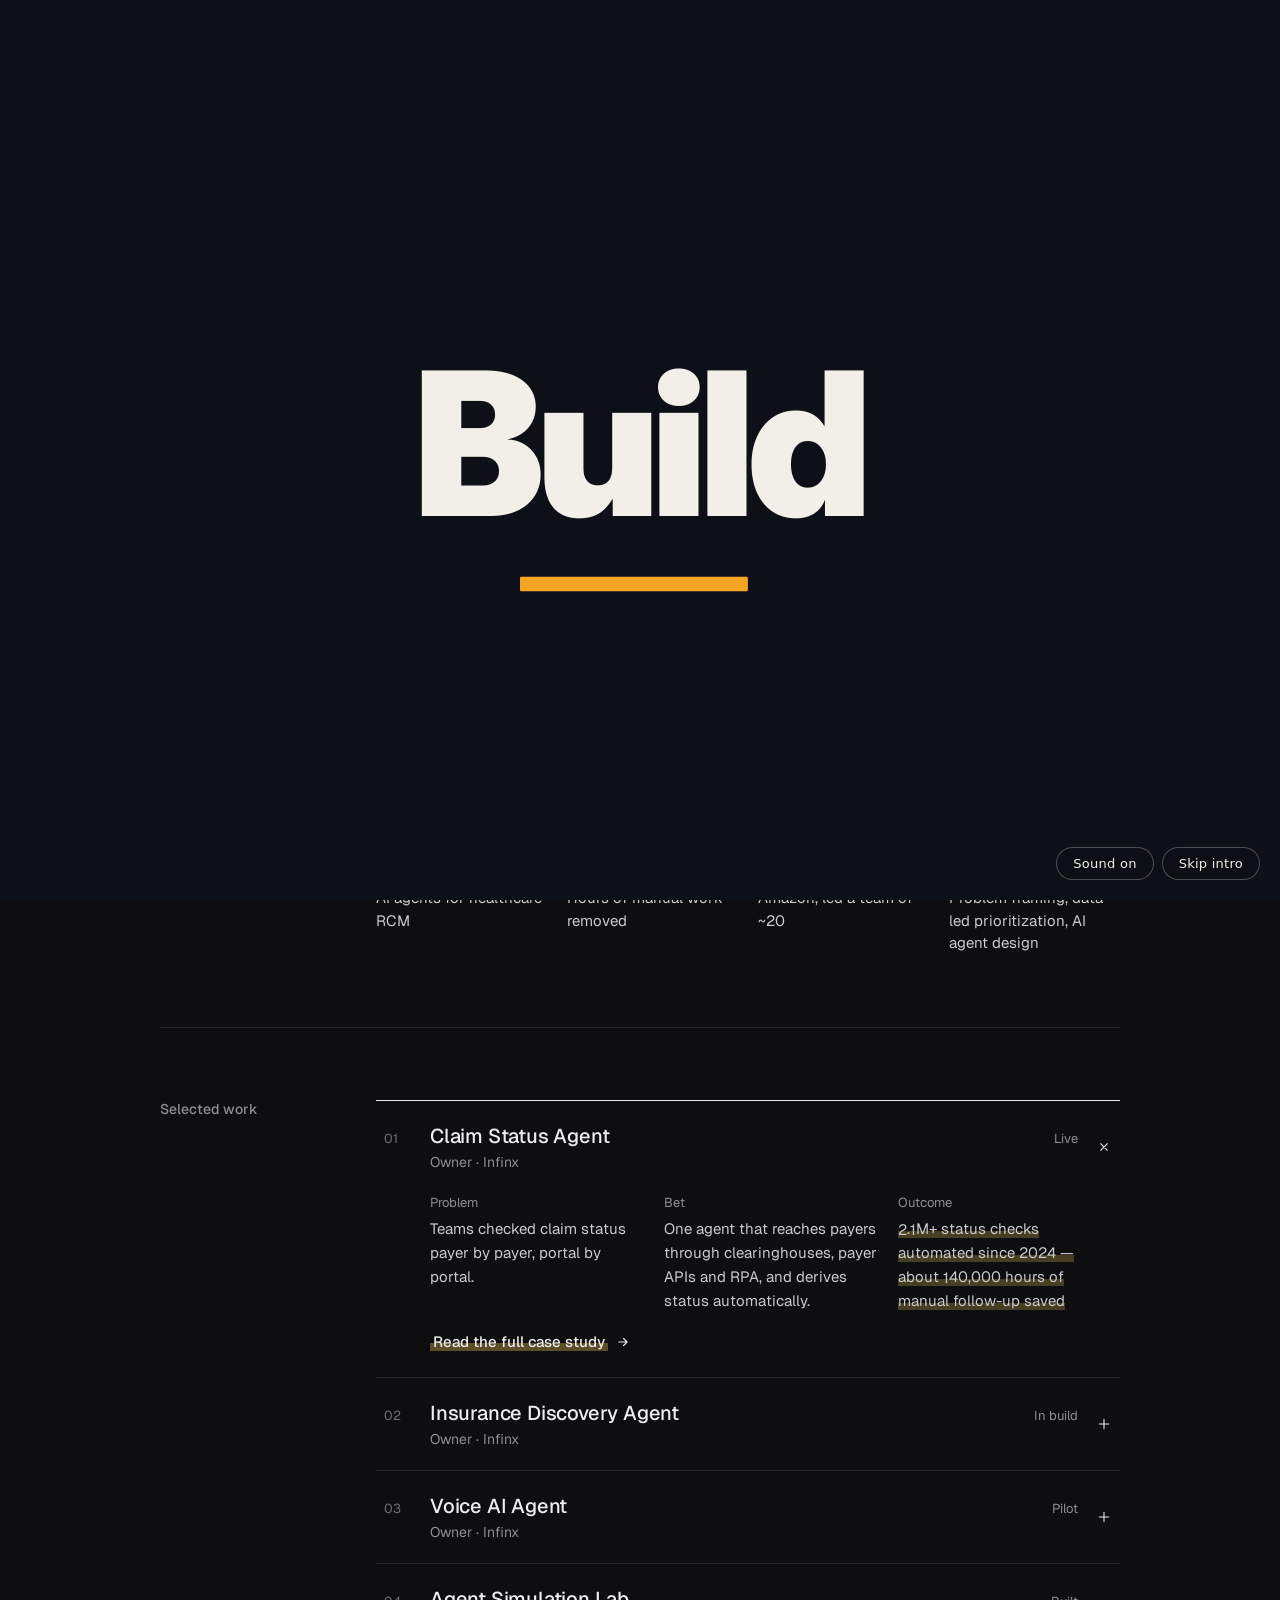
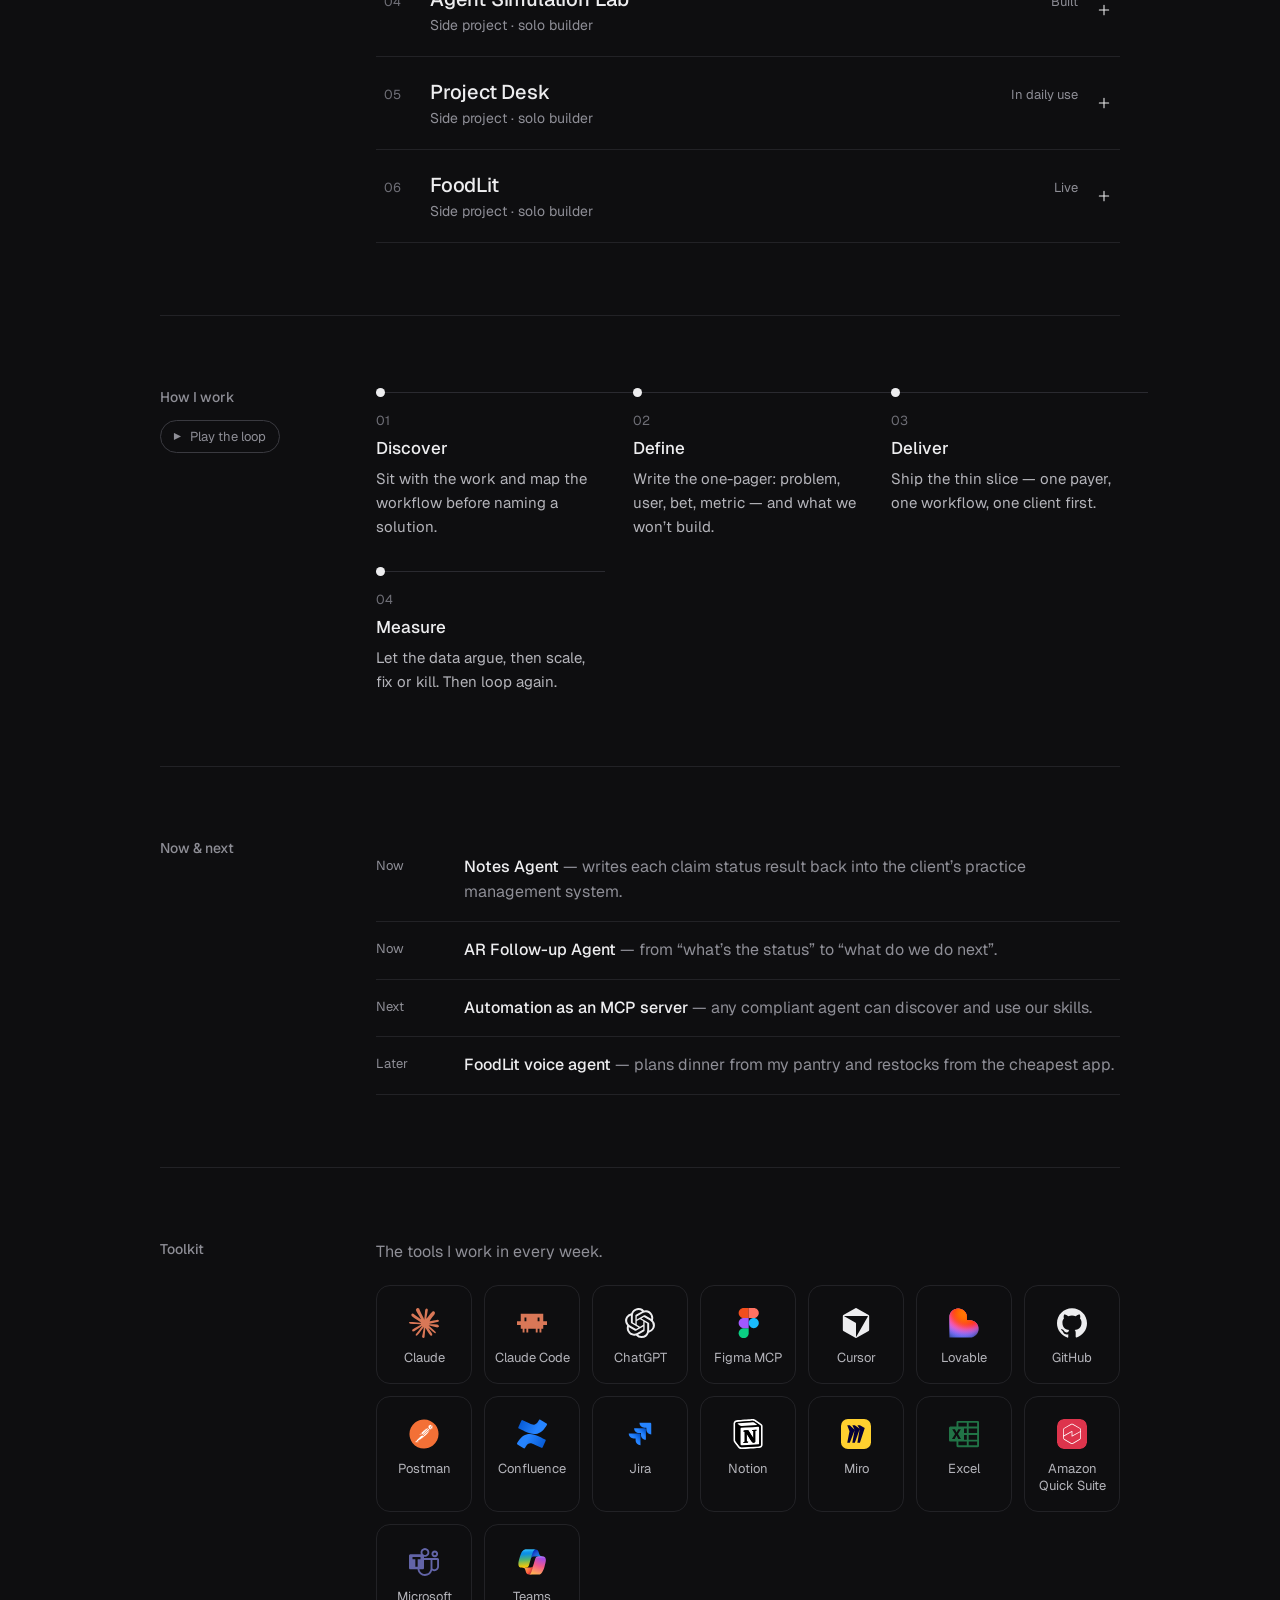
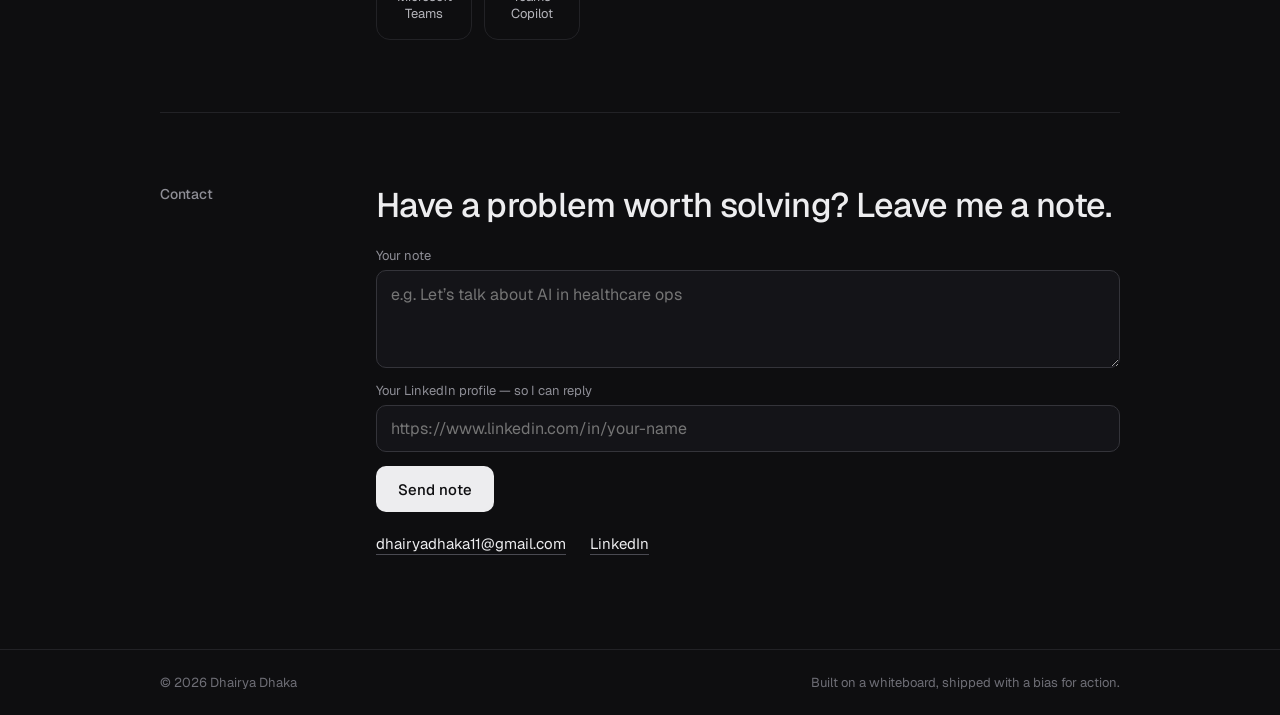
==== commit bcc18e0e: "Turn the hero photo into an interactive dot portrait Co-Authored-By: Claude Opus 5.5 <noreply@anthro" ====
--- a/index.html
+++ b/index.html
@@ -113,7 +113,7 @@
 function T(v){return v==null||v===false?'':String(v);}
 function ST(css){var o={};if(!css)return o;String(css).split(';').forEach(function(d){var i=d.indexOf(':');if(i<0)return;var k=d.slice(0,i).trim(),v=d.slice(i+1).trim();if(!k)return;if(k.indexOf('--')!==0){if(k.indexOf('-webkit-')===0)k='Webkit'+k.slice(8);else if(k.indexOf('-moz-')===0)k='Moz'+k.slice(5);k=k.replace(/-([a-z])/g,function(m,c){return c.toUpperCase();});}o[k]=v;});return o;}
 class DCLogic extends React.Component{render(){var S=this.renderVals();return TEMPLATE(S);}}
-function TEMPLATE(S){return h("div",{style:ST("font-family: 'Geist', system-ui, sans-serif; color: #18181B; background: #FFFFFF; min-height: 100vh")},h("header",{style:ST("position: sticky; top: 0; z-index: 50; background: rgba(255,255,255,0.88); backdrop-filter: blur(10px); -webkit-backdrop-filter: blur(10px); border-bottom: 1px solid #EFEFEC")},h("nav",{style:ST("max-width: 960px; margin: 0 auto; padding: 16px 24px; display: flex; flex-wrap: wrap; justify-content: space-between; align-items: center; gap: 12px")},h("a",{"href":"#top","onClick":L(S,"jump"),style:ST("text-decoration: none; display: flex; align-items: center; gap: 10px; font-weight: 500; font-size: 15px")},h("span",{"aria-hidden":"true",style:ST("width: 14px; height: 14px; background: #FFE58A; border: 1px solid #18181B; rotate: -6deg")}),"Dhairya Dhaka"),h("div",{style:ST("display: flex; flex-wrap: wrap; gap: 24px; font-size: 14px")},h("a",{"className":("m-link m-nav "+T(L(S,"nav.about"))+""),"href":"#about","onClick":L(S,"jump")},"About"),h("a",{"className":("m-link m-nav "+T(L(S,"nav.work"))+""),"href":"#work","onClick":L(S,"jump")},"Work"),h("a",{"className":("m-link m-nav "+T(L(S,"nav.approach"))+""),"href":"#approach","onClick":L(S,"jump")},"Approach"),h("a",{"className":("m-link m-nav "+T(L(S,"nav.now"))+""),"href":"#now","onClick":L(S,"jump")},"Now"),h("a",{"className":("m-link m-nav "+T(L(S,"nav.contact"))+""),"href":"#contact","onClick":L(S,"jump"),style:ST("color: #18181B; font-weight: 500")},"Contact"),h("a",{"className":"m-theme","href":"dark.html",ref:L(S,"setThemeLink"),"onClick":L(S,"themeClick"),"aria-label":"Switch to dark mode","title":"Switch to dark mode",style:ST("display: inline-flex; align-items: center; justify-content: center; width: 34px; height: 34px; margin: -8px 0; border: 1px solid currentColor; border-radius: 999px; color: #18181B; text-decoration: none")},h("svg",{"width":"16","height":"16","viewBox":"0 0 24 24","fill":"none","stroke":"currentColor","strokeWidth":"1.8","strokeLinecap":"round","strokeLinejoin":"round","aria-hidden":"true"},h("path",{"d":"M20 14.5A8 8 0 0 1 9.5 4a8 8 0 1 0 10.5 10.5z"}))))),h("div",{"className":"m-progress","aria-hidden":"true"})),h("main",{style:ST("max-width: 960px; margin: 0 auto; padding: 0 24px")},h("section",{"id":"top",style:ST("padding: 112px 0 96px; display: flex; flex-wrap: wrap; gap: 40px; align-items: flex-end; justify-content: space-between")},h("div",{style:ST("flex: 1 1 480px; min-width: 0; display: flex; flex-direction: column; gap: 24px")},h("span",{"className":"h-up",style:ST("--d: .05s; font-size: 14px; color: #6B6B70")},"Product Manager · Pune, India"),h("h1",{style:ST("margin: 0; font-size: clamp(40px, 6vw, 64px); font-weight: 500; line-height: 1.05; letter-spacing: -0.035em")},h("span",{"className":"w"},h("span",{style:ST("--d: .12s")},"I"))," ",h("span",{"className":"w"},h("span",{style:ST("--d: .18s")},"turn"))," ",h("span",{"className":"w"},h("span",{style:ST("--d: .24s")},"messy"))," ",h("span",{"className":"w"},h("span",{style:ST("--d: .30s")},"whiteboards"))," ",h("span",{"className":"w"},h("span",{style:ST("--d: .36s")},"into"))," ",h("span",{"className":"w"},h("span",{style:ST("--d: .44s")},h("span",{"className":"hl-sweep",style:ST("background: linear-gradient(transparent 60%, #FFE58A 60%); padding: 0 2px")},"shipped products.")))),h("p",{"className":"h-up",style:ST("--d: .6s; margin: 0; font-size: 18px; line-height: 1.65; color: #4A4A50; max-width: 520px")},"Product Manager at Infinx Healthcare, building AI agents that take the busywork out of healthcare revenue cycle."),h("div",{"className":"h-up",style:ST("--d: .75s; display: flex; flex-wrap: wrap; gap: 20px; align-items: center; margin-top: 4px")},h("a",{"className":"m-btn","href":"#work","onClick":L(S,"jump"),style:ST("text-decoration: none; background: #18181B; color: #FFFFFF; font-size: 15px; font-weight: 500; padding: 13px 20px; border-radius: 10px; display: inline-flex; align-items: center; gap: 8px")},"See my work ",h("svg",{"width":"14","height":"14","viewBox":"0 0 24 24","fill":"none","stroke":"currentColor","strokeWidth":"2","strokeLinecap":"round","strokeLinejoin":"round","aria-hidden":"true"},h("path",{"d":"M5 12h14M13 6l6 6-6 6"}))),h("a",{"className":"m-link","href":"#contact","onClick":L(S,"jump"),style:ST("font-size: 15px; color: #18181B; text-decoration: underline; text-underline-offset: 5px; text-decoration-color: #C9C9C4")},"Get in touch"))),h("figure",{"className":"ph-tilt",ref:L(S,"setFig"),"onMouseMove":L(S,"tilt"),"onMouseLeave":L(S,"untilt"),style:ST("flex: 0 0 auto; margin: 0; position: relative")},h("img",{"className":"ph-in","src":"assets/dhairya.jpg","alt":"Portrait of Dhairya Dhaka",style:ST("display: block; width: 200px; height: 240px; object-fit: cover; object-position: 50% 28%; border-radius: 14px; filter: grayscale(1)")}),h("figcaption",{"className":"tag-pop",style:ST("position: absolute; right: -14px; bottom: -18px; font-family: 'Caveat', cursive; font-size: 22px; background: #FFE58A; padding: 2px 10px; rotate: -4deg")},"hi, I’m Dhairya"))),h("section",{"id":"about","className":"m-in m-sec",style:ST("padding: 72px 0; border-top: 1px solid #EFEFEC; display: flex; flex-wrap: wrap; gap: 24px 56px")},h("h2",{style:ST("flex: 0 0 160px; margin: 0; font-size: 14px; font-weight: 500; color: #6B6B70")},"About"),h("div",{style:ST("flex: 1 1 480px; min-width: 0; display: flex; flex-direction: column; gap: 18px; font-size: 17px; line-height: 1.75; color: #33333A")},h("p",{style:ST("margin: 0")},"I own the Claim Status Agent at Infinx, work on the Eligibility & Benefits Agent, and build AI agents that take repetitive work off revenue cycle and prior authorization teams."),h("p",{style:ST("margin: 0")},"Before product, I led a team of ~20 in quality operations at Amazon. That’s where I learned to obsess over defects, process and the customer on the other end."),h("dl",{style:ST("margin: 12px 0 0; display: grid; grid-template-columns: repeat(auto-fit, minmax(150px, 1fr)); gap: 20px; font-size: 15px; line-height: 1.5")},h("div",null,h("dt",{style:ST("font-size: 13px; color: #6B6B70; margin-bottom: 4px")},"Focus"),h("dd",{style:ST("margin: 0")},"AI agents for healthcare RCM")),h("div",null,h("dt",{style:ST("font-size: 13px; color: #6B6B70; margin-bottom: 4px")},"North star"),h("dd",{style:ST("margin: 0")},"Hours of manual follow-up removed")),h("div",null,h("dt",{style:ST("font-size: 13px; color: #6B6B70; margin-bottom: 4px")},"Before"),h("dd",{style:ST("margin: 0")},"Amazon, led a team of ~20"))))),h("section",{"id":"work","className":"m-in m-sec",style:ST("padding: 72px 0; border-top: 1px solid #EFEFEC; display: flex; flex-wrap: wrap; gap: 24px 56px")},h("h2",{style:ST("flex: 0 0 160px; margin: 0; font-size: 14px; font-weight: 500; color: #6B6B70")},"Selected work"),h("div",{style:ST("flex: 1 1 480px; min-width: 0; display: flex; flex-direction: column; border-top: 1px solid #18181B")},(L(S,"cases")||[]).map(function(it,i){return (function(S){return h(React.Fragment,{key:i},h("div",{"className":"m-st",style:ST(("--i: "+T(L(S,"$index"))+"; border-bottom: 1px solid #EFEFEC"))},h("button",{"type":"button","className":"m-row","onClick":L(S,"c.toggle"),"aria-expanded":L(S,"c.expanded"),style:ST("width: 100%; background: transparent; border: 0; padding: 22px 8px; display: flex; align-items: baseline; gap: 18px; text-align: left; cursor: pointer")},h("span",{"className":"m-num",style:ST("flex: 0 0 28px; font-size: 13px; color: #9A9AA0")},T(L(S,"c.num"))),h("span",{style:ST("flex: 1 1 auto; min-width: 0; display: flex; flex-direction: column; gap: 4px")},h("span",{"className":"m-title",style:ST("font-size: 20px; font-weight: 500; letter-spacing: -0.01em")},T(L(S,"c.title"))),h("span",{style:ST("font-size: 14px; color: #6B6B70")},T(L(S,"c.role")))),h("span",{style:ST("flex: 0 0 auto; font-size: 13px; color: #6B6B70; white-space: nowrap")},T(L(S,"c.status"))),h("svg",{"className":L(S,"c.plusCls"),"width":"16","height":"16","viewBox":"0 0 24 24","fill":"none","stroke":"#18181B","strokeWidth":"1.6","strokeLinecap":"round","aria-hidden":"true",style:ST("flex: 0 0 auto; align-self: center")},h("path",{"d":"M12 5v14M5 12h14"}))),h("div",{"className":L(S,"c.accCls")},h("div",null,h("div",{style:ST("padding: 0 8px 18px 54px; display: grid; grid-template-columns: repeat(auto-fit, minmax(180px, 1fr)); gap: 20px; font-size: 15px; line-height: 1.6; color: #33333A")},h("div",null,h("div",{style:ST("font-size: 13px; color: #6B6B70; margin-bottom: 4px")},"Problem"),T(L(S,"c.problem"))),h("div",null,h("div",{style:ST("font-size: 13px; color: #6B6B70; margin-bottom: 4px")},"Bet"),T(L(S,"c.bet"))),h("div",null,h("div",{style:ST("font-size: 13px; color: #6B6B70; margin-bottom: 4px")},"Outcome"),h("span",{style:ST("background: linear-gradient(transparent 62%, #FFF1B8 62%)")},(window.DDUI?DDUI.roll(h,L(S,"c.outcome")):T(L(S,"c.outcome")))))),h("a",{"className":"m-case","href":L(S,"c.href"),style:ST("margin: 0 8px 26px 54px; text-decoration: none; display: inline-flex; align-items: center; gap: 8px; font-size: 15px; font-weight: 500")},"Read the full case study ",h("svg",{"width":"14","height":"14","viewBox":"0 0 24 24","fill":"none","stroke":"currentColor","strokeWidth":"2","strokeLinecap":"round","strokeLinejoin":"round","aria-hidden":"true"},h("path",{"d":"M5 12h14M13 6l6 6-6 6"})))))));})(Object.assign({},S,{"c":it,$index:i}));}))),h("section",{"id":"approach","className":"m-in m-sec",style:ST("padding: 72px 0; border-top: 1px solid #EFEFEC; display: flex; flex-wrap: wrap; gap: 24px 56px")},h("div",{style:ST("flex: 0 0 160px; display: flex; flex-direction: column; align-items: flex-start; gap: 14px")},h("h2",{style:ST("margin: 0; font-size: 14px; font-weight: 500; color: #6B6B70")},"How I work"),h("button",{"type":"button","className":"m-play","onClick":L(S,"steps.play"),"aria-pressed":L(S,"steps.pressed")},h("span",{"className":"m-play-ic","aria-hidden":"true"},L(S,"steps.icon")),L(S,"steps.label"))),h("ol",{"className":L(S,"steps.wrap"),style:ST("flex: 1 1 480px; min-width: 0; margin: 0; padding: 0; list-style: none; display: grid; grid-template-columns: repeat(auto-fit, minmax(180px, 1fr)); gap: 28px")},h("li",{"className":("m-step m-st "+T(L(S,"steps.cls.0"))),"tabIndex":0,"aria-current":L(S,"steps.cur.0"),"onClick":L(S,"steps.pick.0"),"onKeyDown":L(S,"steps.key.0"),style:ST("--i: 0; display: flex; flex-direction: column; gap: 8px")},h("span",{"className":"m-dot","aria-hidden":"true",style:ST("--i: 0")}),h("span",{style:ST("font-size: 13px; color: #9A9AA0")},"01"),h("span",{"className":"m-step-title",style:ST("font-size: 17px; font-weight: 500")},"Discover"),h("span",{style:ST("font-size: 15px; line-height: 1.6; color: #4A4A50")},"Sit with the work and map the workflow before naming a solution.")),h("li",{"className":("m-step m-st "+T(L(S,"steps.cls.1"))),"tabIndex":0,"aria-current":L(S,"steps.cur.1"),"onClick":L(S,"steps.pick.1"),"onKeyDown":L(S,"steps.key.1"),style:ST("--i: 1; display: flex; flex-direction: column; gap: 8px")},h("span",{"className":"m-dot","aria-hidden":"true",style:ST("--i: 1")}),h("span",{style:ST("font-size: 13px; color: #9A9AA0")},"02"),h("span",{"className":"m-step-title",style:ST("font-size: 17px; font-weight: 500")},"Define"),h("span",{style:ST("font-size: 15px; line-height: 1.6; color: #4A4A50")},"Write the one-pager: problem, user, bet, metric — and what we won’t build.")),h("li",{"className":("m-step m-st "+T(L(S,"steps.cls.2"))),"tabIndex":0,"aria-current":L(S,"steps.cur.2"),"onClick":L(S,"steps.pick.2"),"onKeyDown":L(S,"steps.key.2"),style:ST("--i: 2; display: flex; flex-direction: column; gap: 8px")},h("span",{"className":"m-dot","aria-hidden":"true",style:ST("--i: 2")}),h("span",{style:ST("font-size: 13px; color: #9A9AA0")},"03"),h("span",{"className":"m-step-title",style:ST("font-size: 17px; font-weight: 500")},"Deliver"),h("span",{style:ST("font-size: 15px; line-height: 1.6; color: #4A4A50")},"Ship the thin slice — one payer, one workflow, one client first.")),h("li",{"className":("m-step m-st "+T(L(S,"steps.cls.3"))),"tabIndex":0,"aria-current":L(S,"steps.cur.3"),"onClick":L(S,"steps.pick.3"),"onKeyDown":L(S,"steps.key.3"),style:ST("--i: 3; display: flex; flex-direction: column; gap: 8px")},h("span",{"className":"m-dot","aria-hidden":"true",style:ST("--i: 3")}),h("span",{style:ST("font-size: 13px; color: #9A9AA0")},"04"),h("span",{"className":"m-step-title",style:ST("font-size: 17px; font-weight: 500")},"Measure"),h("span",{style:ST("font-size: 15px; line-height: 1.6; color: #4A4A50")},"Let the data argue, then scale, fix or kill. Then loop again.")))),h("section",{"id":"now","className":"m-in m-sec",style:ST("padding: 72px 0; border-top: 1px solid #EFEFEC; display: flex; flex-wrap: wrap; gap: 24px 56px")},h("h2",{style:ST("flex: 0 0 160px; margin: 0; font-size: 14px; font-weight: 500; color: #6B6B70")},"Now & next"),h("div",{style:ST("flex: 1 1 480px; min-width: 0; display: flex; flex-direction: column")},h("div",{"className":"m-st",style:ST("--i: 0; display: flex; flex-wrap: wrap; gap: 6px 24px; padding: 16px 0; border-bottom: 1px solid #EFEFEC")},h("span",{style:ST("flex: 0 0 64px; font-size: 13px; color: #6B6B70; padding-top: 2px")},"Now"),h("span",{style:ST("flex: 1 1 300px; font-size: 16px; line-height: 1.55")},h("strong",{style:ST("font-weight: 500")},"Notes Agent")," ",h("span",{style:ST("color: #6B6B70")},"— writes each claim status result back into the client’s practice management system."))),h("div",{"className":"m-st",style:ST("--i: 1; display: flex; flex-wrap: wrap; gap: 6px 24px; padding: 16px 0; border-bottom: 1px solid #EFEFEC")},h("span",{style:ST("flex: 0 0 64px; font-size: 13px; color: #6B6B70; padding-top: 2px")},"Now"),h("span",{style:ST("flex: 1 1 300px; font-size: 16px; line-height: 1.55")},h("strong",{style:ST("font-weight: 500")},"AR Follow-up Agent")," ",h("span",{style:ST("color: #6B6B70")},"— from “what’s the status” to “what do we do next”."))),h("div",{"className":"m-st",style:ST("--i: 2; display: flex; flex-wrap: wrap; gap: 6px 24px; padding: 16px 0; border-bottom: 1px solid #EFEFEC")},h("span",{style:ST("flex: 0 0 64px; font-size: 13px; color: #6B6B70; padding-top: 2px")},"Next"),h("span",{style:ST("flex: 1 1 300px; font-size: 16px; line-height: 1.55")},h("strong",{style:ST("font-weight: 500")},"Automation as an MCP server")," ",h("span",{style:ST("color: #6B6B70")},"— any compliant agent can discover and use our skills."))),h("div",{"className":"m-st",style:ST("--i: 3; display: flex; flex-wrap: wrap; gap: 6px 24px; padding: 16px 0; border-bottom: 1px solid #EFEFEC")},h("span",{style:ST("flex: 0 0 64px; font-size: 13px; color: #6B6B70; padding-top: 2px")},"Later"),h("span",{style:ST("flex: 1 1 300px; font-size: 16px; line-height: 1.55")},h("strong",{style:ST("font-weight: 500")},"FoodLit voice agent")," ",h("span",{style:ST("color: #6B6B70")},"— plans dinner from my pantry and restocks from the cheapest app."))))),h("section",{"id":"tools","className":"m-in m-sec",style:ST("padding: 72px 0; border-top: 1px solid #EFEFEC; display: flex; flex-wrap: wrap; gap: 24px 56px")},h("h2",{style:ST("flex: 0 0 160px; margin: 0; font-size: 14px; font-weight: 500; color: #6B6B70")},"Toolkit"),h("div",{style:ST("flex: 1 1 480px; min-width: 0; display: flex; flex-direction: column; gap: 20px")},h("p",{style:ST("margin: 0; font-size: 16px; line-height: 1.55; color: #6B6B70")},"The tools I work in every week."),h("ul",{style:ST("list-style: none; margin: 0; padding: 0; display: grid; grid-template-columns: repeat(auto-fill, minmax(96px, 1fr)); gap: 12px")},h("li",{"className":"m-tool m-st",style:ST("--i: 0; display: flex; flex-direction: column; align-items: center; gap: 12px; padding: 22px 8px 16px; border: 1px solid #EFEFEC; border-radius: 14px; text-align: center")},h("img",{"className":"m-logo-img","src":"assets/tools/claude.svg","alt":"","width":"30","height":"30",style:ST("display: block; width: 30px; height: 30px; object-fit: contain")}),h("span",{style:ST("font-size: 13px; line-height: 1.3; color: #4A4A50")},"Claude")),h("li",{"className":"m-tool m-st",style:ST("--i: 1; display: flex; flex-direction: column; align-items: center; gap: 12px; padding: 22px 8px 16px; border: 1px solid #EFEFEC; border-radius: 14px; text-align: center")},h("img",{"className":"m-logo-img","src":"assets/tools/claudecode.svg","alt":"","width":"30","height":"30",style:ST("display: block; width: 30px; height: 30px; object-fit: contain")}),h("span",{style:ST("font-size: 13px; line-height: 1.3; color: #4A4A50")},"Claude Code")),h("li",{"className":"m-tool m-st",style:ST("--i: 2; display: flex; flex-direction: column; align-items: center; gap: 12px; padding: 22px 8px 16px; border: 1px solid #EFEFEC; border-radius: 14px; text-align: center")},h("span",{"className":"m-logo","aria-hidden":"true",style:ST("--logo: url(assets/tools/chatgpt.svg); color: #18181B")}),h("span",{style:ST("font-size: 13px; line-height: 1.3; color: #4A4A50")},"ChatGPT")),h("li",{"className":"m-tool m-st",style:ST("--i: 3; display: flex; flex-direction: column; align-items: center; gap: 12px; padding: 22px 8px 16px; border: 1px solid #EFEFEC; border-radius: 14px; text-align: center")},h("img",{"className":"m-logo-img","src":"assets/tools/figma.svg","alt":"","width":"30","height":"30",style:ST("display: block; width: 30px; height: 30px; object-fit: contain")}),h("span",{style:ST("font-size: 13px; line-height: 1.3; color: #4A4A50")},"Figma MCP")),h("li",{"className":"m-tool m-st",style:ST("--i: 4; display: flex; flex-direction: column; align-items: center; gap: 12px; padding: 22px 8px 16px; border: 1px solid #EFEFEC; border-radius: 14px; text-align: center")},h("span",{"className":"m-logo","aria-hidden":"true",style:ST("--logo: url(assets/tools/cursor.svg); color: #18181B")}),h("span",{style:ST("font-size: 13px; line-height: 1.3; color: #4A4A50")},"Cursor")),h("li",{"className":"m-tool m-st",style:ST("--i: 5; display: flex; flex-direction: column; align-items: center; gap: 12px; padding: 22px 8px 16px; border: 1px solid #EFEFEC; border-radius: 14px; text-align: center")},h("img",{"className":"m-logo-img","src":"assets/tools/lovable.svg","alt":"","width":"30","height":"30",style:ST("display: block; width: 30px; height: 30px; object-fit: contain")}),h("span",{style:ST("font-size: 13px; line-height: 1.3; color: #4A4A50")},"Lovable")),h("li",{"className":"m-tool m-st",style:ST("--i: 6; display: flex; flex-direction: column; align-items: center; gap: 12px; padding: 22px 8px 16px; border: 1px solid #EFEFEC; border-radius: 14px; text-align: center")},h("span",{"className":"m-logo","aria-hidden":"true",style:ST("--logo: url(assets/tools/github.svg); color: #18181B")}),h("span",{style:ST("font-size: 13px; line-height: 1.3; color: #4A4A50")},"GitHub")),h("li",{"className":"m-tool m-st",style:ST("--i: 7; display: flex; flex-direction: column; align-items: center; gap: 12px; padding: 22px 8px 16px; border: 1px solid #EFEFEC; border-radius: 14px; text-align: center")},h("img",{"className":"m-logo-img","src":"assets/tools/postman.svg","alt":"","width":"30","height":"30",style:ST("display: block; width: 30px; height: 30px; object-fit: contain")}),h("span",{style:ST("font-size: 13px; line-height: 1.3; color: #4A4A50")},"Postman")),h("li",{"className":"m-tool m-st",style:ST("--i: 8; display: flex; flex-direction: column; align-items: center; gap: 12px; padding: 22px 8px 16px; border: 1px solid #EFEFEC; border-radius: 14px; text-align: center")},h("img",{"className":"m-logo-img","src":"assets/tools/confluence.svg","alt":"","width":"30","height":"30",style:ST("display: block; width: 30px; height: 30px; object-fit: contain")}),h("span",{style:ST("font-size: 13px; line-height: 1.3; color: #4A4A50")},"Confluence")),h("li",{"className":"m-tool m-st",style:ST("--i: 9; display: flex; flex-direction: column; align-items: center; gap: 12px; padding: 22px 8px 16px; border: 1px solid #EFEFEC; border-radius: 14px; text-align: center")},h("img",{"className":"m-logo-img","src":"assets/tools/jira.svg","alt":"","width":"30","height":"30",style:ST("display: block; width: 30px; height: 30px; object-fit: contain")}),h("span",{style:ST("font-size: 13px; line-height: 1.3; color: #4A4A50")},"Jira")),h("li",{"className":"m-tool m-st",style:ST("--i: 10; display: flex; flex-direction: column; align-items: center; gap: 12px; padding: 22px 8px 16px; border: 1px solid #EFEFEC; border-radius: 14px; text-align: center")},h("img",{"className":"m-logo-img","src":"assets/tools/notion.svg","alt":"","width":"30","height":"30",style:ST("display: block; width: 30px; height: 30px; object-fit: contain")}),h("span",{style:ST("font-size: 13px; line-height: 1.3; color: #4A4A50")},"Notion")),h("li",{"className":"m-tool m-st",style:ST("--i: 11; display: flex; flex-direction: column; align-items: center; gap: 12px; padding: 22px 8px 16px; border: 1px solid #EFEFEC; border-radius: 14px; text-align: center")},h("img",{"className":"m-logo-img","src":"assets/tools/miro.svg","alt":"","width":"30","height":"30",style:ST("display: block; width: 30px; height: 30px; object-fit: contain")}),h("span",{style:ST("font-size: 13px; line-height: 1.3; color: #4A4A50")},"Miro")),h("li",{"className":"m-tool m-st",style:ST("--i: 12; display: flex; flex-direction: column; align-items: center; gap: 12px; padding: 22px 8px 16px; border: 1px solid #EFEFEC; border-radius: 14px; text-align: center")},h("img",{"className":"m-logo-img","src":"assets/tools/excel.svg","alt":"","width":"30","height":"30",style:ST("display: block; width: 30px; height: 30px; object-fit: contain")}),h("span",{style:ST("font-size: 13px; line-height: 1.3; color: #4A4A50")},"Excel")),h("li",{"className":"m-tool m-st",style:ST("--i: 13; display: flex; flex-direction: column; align-items: center; gap: 12px; padding: 22px 8px 16px; border: 1px solid #EFEFEC; border-radius: 14px; text-align: center")},h("img",{"className":"m-logo-img","src":"assets/tools/quicksuite.svg","alt":"","width":"30","height":"30",style:ST("display: block; width: 30px; height: 30px; object-fit: contain")}),h("span",{style:ST("font-size: 13px; line-height: 1.3; color: #4A4A50")},"Amazon Quick Suite")),h("li",{"className":"m-tool m-st",style:ST("--i: 14; display: flex; flex-direction: column; align-items: center; gap: 12px; padding: 22px 8px 16px; border: 1px solid #EFEFEC; border-radius: 14px; text-align: center")},h("img",{"className":"m-logo-img","src":"assets/tools/teams.svg","alt":"","width":"30","height":"30",style:ST("display: block; width: 30px; height: 30px; object-fit: contain")}),h("span",{style:ST("font-size: 13px; line-height: 1.3; color: #4A4A50")},"Microsoft Teams")),h("li",{"className":"m-tool m-st",style:ST("--i: 15; display: flex; flex-direction: column; align-items: center; gap: 12px; padding: 22px 8px 16px; border: 1px solid #EFEFEC; border-radius: 14px; text-align: center")},h("img",{"className":"m-logo-img","src":"assets/tools/copilot.svg","alt":"","width":"30","height":"30",style:ST("display: block; width: 30px; height: 30px; object-fit: contain")}),h("span",{style:ST("font-size: 13px; line-height: 1.3; color: #4A4A50")},"Teams Copilot"))))),h("section",{"id":"contact","className":"m-in m-sec",style:ST("padding: 72px 0 96px; border-top: 1px solid #EFEFEC; display: flex; flex-wrap: wrap; gap: 24px 56px")},h("h2",{style:ST("flex: 0 0 160px; margin: 0; font-size: 14px; font-weight: 500; color: #6B6B70")},"Contact"),h("div",{style:ST("flex: 1 1 480px; min-width: 0; display: flex; flex-direction: column; gap: 22px")},h("p",{style:ST("margin: 0; font-size: clamp(26px, 3.4vw, 34px); font-weight: 500; line-height: 1.2; letter-spacing: -0.02em")},"Have a problem worth solving? Leave me a note."),h("form",{"onSubmit":L(S,"submitNote"),"noValidate":true,style:ST("position: relative; display: flex; flex-direction: column; gap: 14px")},h("label",{"htmlFor":"m-note",style:ST("font-size: 13px; color: #6B6B70")},"Your note"),h("textarea",{"className":"m-field","id":"m-note","rows":"3","maxLength":"280","value":L(S,"draft"),"onChange":L(S,"onDraft"),"placeholder":"e.g. Let’s talk about AI in healthcare ops",style:ST("box-sizing: border-box; padding: 12px 14px; font: inherit; font-size: 16px; line-height: 1.5; border: 1px solid #D9D9D4; border-radius: 10px; background: #FFFFFF; color: #18181B; resize: vertical; margin-top: -8px")}),h("label",{"htmlFor":"m-li",style:ST("font-size: 13px; color: #6B6B70")},"Your LinkedIn profile — so I can reply"),h("input",{"className":"m-field","id":"m-li","type":"url","inputMode":"url","autoComplete":"url","value":L(S,"linkedin"),"onChange":L(S,"onLinkedin"),"placeholder":"https://www.linkedin.com/in/your-name","aria-invalid":L(S,"liInvalid"),"aria-describedby":"m-msg",style:ST(L(S,"liStyle"))}),h("input",{"type":"text","name":"_gotcha","tabIndex":"-1","autoComplete":"off","value":L(S,"gotcha"),"onChange":L(S,"onGotcha"),"aria-hidden":"true",style:ST("position: absolute; left: -9999px; width: 1px; height: 1px; opacity: 0")}),h("div",{style:ST("display: flex; flex-wrap: wrap; align-items: center; gap: 16px")},h("button",{"type":"submit","className":"m-btn","disabled":L(S,"sending"),style:ST("min-height: 46px; padding: 12px 22px; background: #18181B; color: #FFFFFF; border: 0; border-radius: 10px; font-size: 15px; font-weight: 500; cursor: pointer")},T(L(S,"submitLabel"))),h("span",{"id":"m-msg","role":"status","aria-live":"polite",style:ST(L(S,"msgStyle"))},T(L(S,"formMsg"))))),h("div",{style:ST("display: flex; flex-wrap: wrap; gap: 24px; font-size: 15px")},h("a",{"className":"m-link","href":"mailto:dhairyadhaka11@gmail.com",style:ST("color: #18181B; text-decoration: underline; text-underline-offset: 5px; text-decoration-color: #C9C9C4")},"dhairyadhaka11@gmail.com"),h("a",{"className":"m-link","href":"https://www.linkedin.com/in/dhairya-dhaka/","target":"_blank","rel":"noopener noreferrer",style:ST("color: #18181B; text-decoration: underline; text-underline-offset: 5px; text-decoration-color: #C9C9C4")},"LinkedIn"))))),h("footer",{style:ST("border-top: 1px solid #EFEFEC")},h("div",{style:ST("max-width: 960px; margin: 0 auto; padding: 24px; display: flex; flex-wrap: wrap; justify-content: space-between; gap: 8px; font-size: 13px; color: #9A9AA0")},h("span",null,"© 2026 Dhairya Dhaka"),h("span",null,"Built on a whiteboard, shipped with a bias for action."))));}
+function TEMPLATE(S){return h("div",{style:ST("font-family: 'Geist', system-ui, sans-serif; color: #18181B; background: #FFFFFF; min-height: 100vh")},h("header",{style:ST("position: sticky; top: 0; z-index: 50; background: rgba(255,255,255,0.88); backdrop-filter: blur(10px); -webkit-backdrop-filter: blur(10px); border-bottom: 1px solid #EFEFEC")},h("nav",{style:ST("max-width: 960px; margin: 0 auto; padding: 16px 24px; display: flex; flex-wrap: wrap; justify-content: space-between; align-items: center; gap: 12px")},h("a",{"href":"#top","onClick":L(S,"jump"),style:ST("text-decoration: none; display: flex; align-items: center; gap: 10px; font-weight: 500; font-size: 15px")},h("span",{"aria-hidden":"true",style:ST("width: 14px; height: 14px; background: #FFE58A; border: 1px solid #18181B; rotate: -6deg")}),"Dhairya Dhaka"),h("div",{style:ST("display: flex; flex-wrap: wrap; gap: 24px; font-size: 14px")},h("a",{"className":("m-link m-nav "+T(L(S,"nav.about"))+""),"href":"#about","onClick":L(S,"jump")},"About"),h("a",{"className":("m-link m-nav "+T(L(S,"nav.work"))+""),"href":"#work","onClick":L(S,"jump")},"Work"),h("a",{"className":("m-link m-nav "+T(L(S,"nav.approach"))+""),"href":"#approach","onClick":L(S,"jump")},"Approach"),h("a",{"className":("m-link m-nav "+T(L(S,"nav.now"))+""),"href":"#now","onClick":L(S,"jump")},"Now"),h("a",{"className":("m-link m-nav "+T(L(S,"nav.contact"))+""),"href":"#contact","onClick":L(S,"jump"),style:ST("color: #18181B; font-weight: 500")},"Contact"),h("a",{"className":"m-theme","href":"dark.html",ref:L(S,"setThemeLink"),"onClick":L(S,"themeClick"),"aria-label":"Switch to dark mode","title":"Switch to dark mode",style:ST("display: inline-flex; align-items: center; justify-content: center; width: 34px; height: 34px; margin: -8px 0; border: 1px solid currentColor; border-radius: 999px; color: #18181B; text-decoration: none")},h("svg",{"width":"16","height":"16","viewBox":"0 0 24 24","fill":"none","stroke":"currentColor","strokeWidth":"1.8","strokeLinecap":"round","strokeLinejoin":"round","aria-hidden":"true"},h("path",{"d":"M20 14.5A8 8 0 0 1 9.5 4a8 8 0 1 0 10.5 10.5z"}))))),h("div",{"className":"m-progress","aria-hidden":"true"})),h("main",{style:ST("max-width: 960px; margin: 0 auto; padding: 0 24px")},h("section",{"id":"top",style:ST("padding: 112px 0 96px; display: flex; flex-wrap: wrap; gap: 40px; align-items: flex-end; justify-content: space-between")},h("div",{style:ST("flex: 1 1 480px; min-width: 0; display: flex; flex-direction: column; gap: 24px")},h("span",{"className":"h-up",style:ST("--d: .05s; font-size: 14px; color: #6B6B70")},"Product Manager · Pune, India"),h("h1",{style:ST("margin: 0; font-size: clamp(40px, 6vw, 64px); font-weight: 500; line-height: 1.05; letter-spacing: -0.035em")},h("span",{"className":"w"},h("span",{style:ST("--d: .12s")},"I"))," ",h("span",{"className":"w"},h("span",{style:ST("--d: .18s")},"turn"))," ",h("span",{"className":"w"},h("span",{style:ST("--d: .24s")},"messy"))," ",h("span",{"className":"w"},h("span",{style:ST("--d: .30s")},"whiteboards"))," ",h("span",{"className":"w"},h("span",{style:ST("--d: .36s")},"into"))," ",h("span",{"className":"w"},h("span",{style:ST("--d: .44s")},h("span",{"className":"hl-sweep",style:ST("background: linear-gradient(transparent 60%, #FFE58A 60%); padding: 0 2px")},"shipped products.")))),h("p",{"className":"h-up",style:ST("--d: .6s; margin: 0; font-size: 18px; line-height: 1.65; color: #4A4A50; max-width: 520px")},"Product Manager at Infinx Healthcare, building AI agents that take the busywork out of healthcare revenue cycle."),h("div",{"className":"h-up",style:ST("--d: .75s; display: flex; flex-wrap: wrap; gap: 20px; align-items: center; margin-top: 4px")},h("a",{"className":"m-btn","href":"#work","onClick":L(S,"jump"),style:ST("text-decoration: none; background: #18181B; color: #FFFFFF; font-size: 15px; font-weight: 500; padding: 13px 20px; border-radius: 10px; display: inline-flex; align-items: center; gap: 8px")},"See my work ",h("svg",{"width":"14","height":"14","viewBox":"0 0 24 24","fill":"none","stroke":"currentColor","strokeWidth":"2","strokeLinecap":"round","strokeLinejoin":"round","aria-hidden":"true"},h("path",{"d":"M5 12h14M13 6l6 6-6 6"}))),h("a",{"className":"m-link","href":"#contact","onClick":L(S,"jump"),style:ST("font-size: 15px; color: #18181B; text-decoration: underline; text-underline-offset: 5px; text-decoration-color: #C9C9C4")},"Get in touch"))),h("figure",{"className":"ph-tilt",ref:L(S,"setFig"),"onMouseMove":L(S,"tilt"),"onMouseLeave":L(S,"untilt"),style:ST("flex: 0 0 auto; margin: 0; position: relative")},h("img",{"className":"ph-in","src":"assets/dhairya.jpg","alt":"Portrait of Dhairya Dhaka",style:ST("display: block; width: 200px; height: 240px; object-fit: cover; object-position: 50% 28%; border-radius: 14px; filter: grayscale(1)")}),h("canvas",{"className":"ph-in m-dots","aria-hidden":"true",style:ST("width: 200px; height: 240px; border-radius: 14px; background: #0B0B0C")}),h("figcaption",{"className":"tag-pop",style:ST("position: absolute; right: -14px; bottom: -18px; font-family: 'Caveat', cursive; font-size: 22px; background: #FFE58A; padding: 2px 10px; rotate: -4deg")},"hi, I’m Dhairya"))),h("section",{"id":"about","className":"m-in m-sec",style:ST("padding: 72px 0; border-top: 1px solid #EFEFEC; display: flex; flex-wrap: wrap; gap: 24px 56px")},h("h2",{style:ST("flex: 0 0 160px; margin: 0; font-size: 14px; font-weight: 500; color: #6B6B70")},"About"),h("div",{style:ST("flex: 1 1 480px; min-width: 0; display: flex; flex-direction: column; gap: 18px; font-size: 17px; line-height: 1.75; color: #33333A")},h("p",{style:ST("margin: 0")},"I own the Claim Status Agent at Infinx, work on the Eligibility & Benefits Agent, and build AI agents that take repetitive work off revenue cycle and prior authorization teams."),h("p",{style:ST("margin: 0")},"Before product, I led a team of ~20 in quality operations at Amazon. That’s where I learned to obsess over defects, process and the customer on the other end."),h("dl",{style:ST("margin: 12px 0 0; display: grid; grid-template-columns: repeat(auto-fit, minmax(150px, 1fr)); gap: 20px; font-size: 15px; line-height: 1.5")},h("div",null,h("dt",{style:ST("font-size: 13px; color: #6B6B70; margin-bottom: 4px")},"Focus"),h("dd",{style:ST("margin: 0")},"AI agents for healthcare RCM")),h("div",null,h("dt",{style:ST("font-size: 13px; color: #6B6B70; margin-bottom: 4px")},"North star"),h("dd",{style:ST("margin: 0")},"Hours of manual follow-up removed")),h("div",null,h("dt",{style:ST("font-size: 13px; color: #6B6B70; margin-bottom: 4px")},"Before"),h("dd",{style:ST("margin: 0")},"Amazon, led a team of ~20"))))),h("section",{"id":"work","className":"m-in m-sec",style:ST("padding: 72px 0; border-top: 1px solid #EFEFEC; display: flex; flex-wrap: wrap; gap: 24px 56px")},h("h2",{style:ST("flex: 0 0 160px; margin: 0; font-size: 14px; font-weight: 500; color: #6B6B70")},"Selected work"),h("div",{style:ST("flex: 1 1 480px; min-width: 0; display: flex; flex-direction: column; border-top: 1px solid #18181B")},(L(S,"cases")||[]).map(function(it,i){return (function(S){return h(React.Fragment,{key:i},h("div",{"className":"m-st",style:ST(("--i: "+T(L(S,"$index"))+"; border-bottom: 1px solid #EFEFEC"))},h("button",{"type":"button","className":"m-row","onClick":L(S,"c.toggle"),"aria-expanded":L(S,"c.expanded"),style:ST("width: 100%; background: transparent; border: 0; padding: 22px 8px; display: flex; align-items: baseline; gap: 18px; text-align: left; cursor: pointer")},h("span",{"className":"m-num",style:ST("flex: 0 0 28px; font-size: 13px; color: #9A9AA0")},T(L(S,"c.num"))),h("span",{style:ST("flex: 1 1 auto; min-width: 0; display: flex; flex-direction: column; gap: 4px")},h("span",{"className":"m-title",style:ST("font-size: 20px; font-weight: 500; letter-spacing: -0.01em")},T(L(S,"c.title"))),h("span",{style:ST("font-size: 14px; color: #6B6B70")},T(L(S,"c.role")))),h("span",{style:ST("flex: 0 0 auto; font-size: 13px; color: #6B6B70; white-space: nowrap")},T(L(S,"c.status"))),h("svg",{"className":L(S,"c.plusCls"),"width":"16","height":"16","viewBox":"0 0 24 24","fill":"none","stroke":"#18181B","strokeWidth":"1.6","strokeLinecap":"round","aria-hidden":"true",style:ST("flex: 0 0 auto; align-self: center")},h("path",{"d":"M12 5v14M5 12h14"}))),h("div",{"className":L(S,"c.accCls")},h("div",null,h("div",{style:ST("padding: 0 8px 18px 54px; display: grid; grid-template-columns: repeat(auto-fit, minmax(180px, 1fr)); gap: 20px; font-size: 15px; line-height: 1.6; color: #33333A")},h("div",null,h("div",{style:ST("font-size: 13px; color: #6B6B70; margin-bottom: 4px")},"Problem"),T(L(S,"c.problem"))),h("div",null,h("div",{style:ST("font-size: 13px; color: #6B6B70; margin-bottom: 4px")},"Bet"),T(L(S,"c.bet"))),h("div",null,h("div",{style:ST("font-size: 13px; color: #6B6B70; margin-bottom: 4px")},"Outcome"),h("span",{style:ST("background: linear-gradient(transparent 62%, #FFF1B8 62%)")},(window.DDUI?DDUI.roll(h,L(S,"c.outcome")):T(L(S,"c.outcome")))))),h("a",{"className":"m-case","href":L(S,"c.href"),style:ST("margin: 0 8px 26px 54px; text-decoration: none; display: inline-flex; align-items: center; gap: 8px; font-size: 15px; font-weight: 500")},"Read the full case study ",h("svg",{"width":"14","height":"14","viewBox":"0 0 24 24","fill":"none","stroke":"currentColor","strokeWidth":"2","strokeLinecap":"round","strokeLinejoin":"round","aria-hidden":"true"},h("path",{"d":"M5 12h14M13 6l6 6-6 6"})))))));})(Object.assign({},S,{"c":it,$index:i}));}))),h("section",{"id":"approach","className":"m-in m-sec",style:ST("padding: 72px 0; border-top: 1px solid #EFEFEC; display: flex; flex-wrap: wrap; gap: 24px 56px")},h("div",{style:ST("flex: 0 0 160px; display: flex; flex-direction: column; align-items: flex-start; gap: 14px")},h("h2",{style:ST("margin: 0; font-size: 14px; font-weight: 500; color: #6B6B70")},"How I work"),h("button",{"type":"button","className":"m-play","onClick":L(S,"steps.play"),"aria-pressed":L(S,"steps.pressed")},h("span",{"className":"m-play-ic","aria-hidden":"true"},L(S,"steps.icon")),L(S,"steps.label"))),h("ol",{"className":L(S,"steps.wrap"),style:ST("flex: 1 1 480px; min-width: 0; margin: 0; padding: 0; list-style: none; display: grid; grid-template-columns: repeat(auto-fit, minmax(180px, 1fr)); gap: 28px")},h("li",{"className":("m-step m-st "+T(L(S,"steps.cls.0"))),"tabIndex":0,"aria-current":L(S,"steps.cur.0"),"onClick":L(S,"steps.pick.0"),"onKeyDown":L(S,"steps.key.0"),style:ST("--i: 0; display: flex; flex-direction: column; gap: 8px")},h("span",{"className":"m-dot","aria-hidden":"true",style:ST("--i: 0")}),h("span",{style:ST("font-size: 13px; color: #9A9AA0")},"01"),h("span",{"className":"m-step-title",style:ST("font-size: 17px; font-weight: 500")},"Discover"),h("span",{style:ST("font-size: 15px; line-height: 1.6; color: #4A4A50")},"Sit with the work and map the workflow before naming a solution.")),h("li",{"className":("m-step m-st "+T(L(S,"steps.cls.1"))),"tabIndex":0,"aria-current":L(S,"steps.cur.1"),"onClick":L(S,"steps.pick.1"),"onKeyDown":L(S,"steps.key.1"),style:ST("--i: 1; display: flex; flex-direction: column; gap: 8px")},h("span",{"className":"m-dot","aria-hidden":"true",style:ST("--i: 1")}),h("span",{style:ST("font-size: 13px; color: #9A9AA0")},"02"),h("span",{"className":"m-step-title",style:ST("font-size: 17px; font-weight: 500")},"Define"),h("span",{style:ST("font-size: 15px; line-height: 1.6; color: #4A4A50")},"Write the one-pager: problem, user, bet, metric — and what we won’t build.")),h("li",{"className":("m-step m-st "+T(L(S,"steps.cls.2"))),"tabIndex":0,"aria-current":L(S,"steps.cur.2"),"onClick":L(S,"steps.pick.2"),"onKeyDown":L(S,"steps.key.2"),style:ST("--i: 2; display: flex; flex-direction: column; gap: 8px")},h("span",{"className":"m-dot","aria-hidden":"true",style:ST("--i: 2")}),h("span",{style:ST("font-size: 13px; color: #9A9AA0")},"03"),h("span",{"className":"m-step-title",style:ST("font-size: 17px; font-weight: 500")},"Deliver"),h("span",{style:ST("font-size: 15px; line-height: 1.6; color: #4A4A50")},"Ship the thin slice — one payer, one workflow, one client first.")),h("li",{"className":("m-step m-st "+T(L(S,"steps.cls.3"))),"tabIndex":0,"aria-current":L(S,"steps.cur.3"),"onClick":L(S,"steps.pick.3"),"onKeyDown":L(S,"steps.key.3"),style:ST("--i: 3; display: flex; flex-direction: column; gap: 8px")},h("span",{"className":"m-dot","aria-hidden":"true",style:ST("--i: 3")}),h("span",{style:ST("font-size: 13px; color: #9A9AA0")},"04"),h("span",{"className":"m-step-title",style:ST("font-size: 17px; font-weight: 500")},"Measure"),h("span",{style:ST("font-size: 15px; line-height: 1.6; color: #4A4A50")},"Let the data argue, then scale, fix or kill. Then loop again.")))),h("section",{"id":"now","className":"m-in m-sec",style:ST("padding: 72px 0; border-top: 1px solid #EFEFEC; display: flex; flex-wrap: wrap; gap: 24px 56px")},h("h2",{style:ST("flex: 0 0 160px; margin: 0; font-size: 14px; font-weight: 500; color: #6B6B70")},"Now & next"),h("div",{style:ST("flex: 1 1 480px; min-width: 0; display: flex; flex-direction: column")},h("div",{"className":"m-st",style:ST("--i: 0; display: flex; flex-wrap: wrap; gap: 6px 24px; padding: 16px 0; border-bottom: 1px solid #EFEFEC")},h("span",{style:ST("flex: 0 0 64px; font-size: 13px; color: #6B6B70; padding-top: 2px")},"Now"),h("span",{style:ST("flex: 1 1 300px; font-size: 16px; line-height: 1.55")},h("strong",{style:ST("font-weight: 500")},"Notes Agent")," ",h("span",{style:ST("color: #6B6B70")},"— writes each claim status result back into the client’s practice management system."))),h("div",{"className":"m-st",style:ST("--i: 1; display: flex; flex-wrap: wrap; gap: 6px 24px; padding: 16px 0; border-bottom: 1px solid #EFEFEC")},h("span",{style:ST("flex: 0 0 64px; font-size: 13px; color: #6B6B70; padding-top: 2px")},"Now"),h("span",{style:ST("flex: 1 1 300px; font-size: 16px; line-height: 1.55")},h("strong",{style:ST("font-weight: 500")},"AR Follow-up Agent")," ",h("span",{style:ST("color: #6B6B70")},"— from “what’s the status” to “what do we do next”."))),h("div",{"className":"m-st",style:ST("--i: 2; display: flex; flex-wrap: wrap; gap: 6px 24px; padding: 16px 0; border-bottom: 1px solid #EFEFEC")},h("span",{style:ST("flex: 0 0 64px; font-size: 13px; color: #6B6B70; padding-top: 2px")},"Next"),h("span",{style:ST("flex: 1 1 300px; font-size: 16px; line-height: 1.55")},h("strong",{style:ST("font-weight: 500")},"Automation as an MCP server")," ",h("span",{style:ST("color: #6B6B70")},"— any compliant agent can discover and use our skills."))),h("div",{"className":"m-st",style:ST("--i: 3; display: flex; flex-wrap: wrap; gap: 6px 24px; padding: 16px 0; border-bottom: 1px solid #EFEFEC")},h("span",{style:ST("flex: 0 0 64px; font-size: 13px; color: #6B6B70; padding-top: 2px")},"Later"),h("span",{style:ST("flex: 1 1 300px; font-size: 16px; line-height: 1.55")},h("strong",{style:ST("font-weight: 500")},"FoodLit voice agent")," ",h("span",{style:ST("color: #6B6B70")},"— plans dinner from my pantry and restocks from the cheapest app."))))),h("section",{"id":"tools","className":"m-in m-sec",style:ST("padding: 72px 0; border-top: 1px solid #EFEFEC; display: flex; flex-wrap: wrap; gap: 24px 56px")},h("h2",{style:ST("flex: 0 0 160px; margin: 0; font-size: 14px; font-weight: 500; color: #6B6B70")},"Toolkit"),h("div",{style:ST("flex: 1 1 480px; min-width: 0; display: flex; flex-direction: column; gap: 20px")},h("p",{style:ST("margin: 0; font-size: 16px; line-height: 1.55; color: #6B6B70")},"The tools I work in every week."),h("ul",{style:ST("list-style: none; margin: 0; padding: 0; display: grid; grid-template-columns: repeat(auto-fill, minmax(96px, 1fr)); gap: 12px")},h("li",{"className":"m-tool m-st",style:ST("--i: 0; display: flex; flex-direction: column; align-items: center; gap: 12px; padding: 22px 8px 16px; border: 1px solid #EFEFEC; border-radius: 14px; text-align: center")},h("img",{"className":"m-logo-img","src":"assets/tools/claude.svg","alt":"","width":"30","height":"30",style:ST("display: block; width: 30px; height: 30px; object-fit: contain")}),h("span",{style:ST("font-size: 13px; line-height: 1.3; color: #4A4A50")},"Claude")),h("li",{"className":"m-tool m-st",style:ST("--i: 1; display: flex; flex-direction: column; align-items: center; gap: 12px; padding: 22px 8px 16px; border: 1px solid #EFEFEC; border-radius: 14px; text-align: center")},h("img",{"className":"m-logo-img","src":"assets/tools/claudecode.svg","alt":"","width":"30","height":"30",style:ST("display: block; width: 30px; height: 30px; object-fit: contain")}),h("span",{style:ST("font-size: 13px; line-height: 1.3; color: #4A4A50")},"Claude Code")),h("li",{"className":"m-tool m-st",style:ST("--i: 2; display: flex; flex-direction: column; align-items: center; gap: 12px; padding: 22px 8px 16px; border: 1px solid #EFEFEC; border-radius: 14px; text-align: center")},h("span",{"className":"m-logo","aria-hidden":"true",style:ST("--logo: url(assets/tools/chatgpt.svg); color: #18181B")}),h("span",{style:ST("font-size: 13px; line-height: 1.3; color: #4A4A50")},"ChatGPT")),h("li",{"className":"m-tool m-st",style:ST("--i: 3; display: flex; flex-direction: column; align-items: center; gap: 12px; padding: 22px 8px 16px; border: 1px solid #EFEFEC; border-radius: 14px; text-align: center")},h("img",{"className":"m-logo-img","src":"assets/tools/figma.svg","alt":"","width":"30","height":"30",style:ST("display: block; width: 30px; height: 30px; object-fit: contain")}),h("span",{style:ST("font-size: 13px; line-height: 1.3; color: #4A4A50")},"Figma MCP")),h("li",{"className":"m-tool m-st",style:ST("--i: 4; display: flex; flex-direction: column; align-items: center; gap: 12px; padding: 22px 8px 16px; border: 1px solid #EFEFEC; border-radius: 14px; text-align: center")},h("span",{"className":"m-logo","aria-hidden":"true",style:ST("--logo: url(assets/tools/cursor.svg); color: #18181B")}),h("span",{style:ST("font-size: 13px; line-height: 1.3; color: #4A4A50")},"Cursor")),h("li",{"className":"m-tool m-st",style:ST("--i: 5; display: flex; flex-direction: column; align-items: center; gap: 12px; padding: 22px 8px 16px; border: 1px solid #EFEFEC; border-radius: 14px; text-align: center")},h("img",{"className":"m-logo-img","src":"assets/tools/lovable.svg","alt":"","width":"30","height":"30",style:ST("display: block; width: 30px; height: 30px; object-fit: contain")}),h("span",{style:ST("font-size: 13px; line-height: 1.3; color: #4A4A50")},"Lovable")),h("li",{"className":"m-tool m-st",style:ST("--i: 6; display: flex; flex-direction: column; align-items: center; gap: 12px; padding: 22px 8px 16px; border: 1px solid #EFEFEC; border-radius: 14px; text-align: center")},h("span",{"className":"m-logo","aria-hidden":"true",style:ST("--logo: url(assets/tools/github.svg); color: #18181B")}),h("span",{style:ST("font-size: 13px; line-height: 1.3; color: #4A4A50")},"GitHub")),h("li",{"className":"m-tool m-st",style:ST("--i: 7; display: flex; flex-direction: column; align-items: center; gap: 12px; padding: 22px 8px 16px; border: 1px solid #EFEFEC; border-radius: 14px; text-align: center")},h("img",{"className":"m-logo-img","src":"assets/tools/postman.svg","alt":"","width":"30","height":"30",style:ST("display: block; width: 30px; height: 30px; object-fit: contain")}),h("span",{style:ST("font-size: 13px; line-height: 1.3; color: #4A4A50")},"Postman")),h("li",{"className":"m-tool m-st",style:ST("--i: 8; display: flex; flex-direction: column; align-items: center; gap: 12px; padding: 22px 8px 16px; border: 1px solid #EFEFEC; border-radius: 14px; text-align: center")},h("img",{"className":"m-logo-img","src":"assets/tools/confluence.svg","alt":"","width":"30","height":"30",style:ST("display: block; width: 30px; height: 30px; object-fit: contain")}),h("span",{style:ST("font-size: 13px; line-height: 1.3; color: #4A4A50")},"Confluence")),h("li",{"className":"m-tool m-st",style:ST("--i: 9; display: flex; flex-direction: column; align-items: center; gap: 12px; padding: 22px 8px 16px; border: 1px solid #EFEFEC; border-radius: 14px; text-align: center")},h("img",{"className":"m-logo-img","src":"assets/tools/jira.svg","alt":"","width":"30","height":"30",style:ST("display: block; width: 30px; height: 30px; object-fit: contain")}),h("span",{style:ST("font-size: 13px; line-height: 1.3; color: #4A4A50")},"Jira")),h("li",{"className":"m-tool m-st",style:ST("--i: 10; display: flex; flex-direction: column; align-items: center; gap: 12px; padding: 22px 8px 16px; border: 1px solid #EFEFEC; border-radius: 14px; text-align: center")},h("img",{"className":"m-logo-img","src":"assets/tools/notion.svg","alt":"","width":"30","height":"30",style:ST("display: block; width: 30px; height: 30px; object-fit: contain")}),h("span",{style:ST("font-size: 13px; line-height: 1.3; color: #4A4A50")},"Notion")),h("li",{"className":"m-tool m-st",style:ST("--i: 11; display: flex; flex-direction: column; align-items: center; gap: 12px; padding: 22px 8px 16px; border: 1px solid #EFEFEC; border-radius: 14px; text-align: center")},h("img",{"className":"m-logo-img","src":"assets/tools/miro.svg","alt":"","width":"30","height":"30",style:ST("display: block; width: 30px; height: 30px; object-fit: contain")}),h("span",{style:ST("font-size: 13px; line-height: 1.3; color: #4A4A50")},"Miro")),h("li",{"className":"m-tool m-st",style:ST("--i: 12; display: flex; flex-direction: column; align-items: center; gap: 12px; padding: 22px 8px 16px; border: 1px solid #EFEFEC; border-radius: 14px; text-align: center")},h("img",{"className":"m-logo-img","src":"assets/tools/excel.svg","alt":"","width":"30","height":"30",style:ST("display: block; width: 30px; height: 30px; object-fit: contain")}),h("span",{style:ST("font-size: 13px; line-height: 1.3; color: #4A4A50")},"Excel")),h("li",{"className":"m-tool m-st",style:ST("--i: 13; display: flex; flex-direction: column; align-items: center; gap: 12px; padding: 22px 8px 16px; border: 1px solid #EFEFEC; border-radius: 14px; text-align: center")},h("img",{"className":"m-logo-img","src":"assets/tools/quicksuite.svg","alt":"","width":"30","height":"30",style:ST("display: block; width: 30px; height: 30px; object-fit: contain")}),h("span",{style:ST("font-size: 13px; line-height: 1.3; color: #4A4A50")},"Amazon Quick Suite")),h("li",{"className":"m-tool m-st",style:ST("--i: 14; display: flex; flex-direction: column; align-items: center; gap: 12px; padding: 22px 8px 16px; border: 1px solid #EFEFEC; border-radius: 14px; text-align: center")},h("img",{"className":"m-logo-img","src":"assets/tools/teams.svg","alt":"","width":"30","height":"30",style:ST("display: block; width: 30px; height: 30px; object-fit: contain")}),h("span",{style:ST("font-size: 13px; line-height: 1.3; color: #4A4A50")},"Microsoft Teams")),h("li",{"className":"m-tool m-st",style:ST("--i: 15; display: flex; flex-direction: column; align-items: center; gap: 12px; padding: 22px 8px 16px; border: 1px solid #EFEFEC; border-radius: 14px; text-align: center")},h("img",{"className":"m-logo-img","src":"assets/tools/copilot.svg","alt":"","width":"30","height":"30",style:ST("display: block; width: 30px; height: 30px; object-fit: contain")}),h("span",{style:ST("font-size: 13px; line-height: 1.3; color: #4A4A50")},"Teams Copilot"))))),h("section",{"id":"contact","className":"m-in m-sec",style:ST("padding: 72px 0 96px; border-top: 1px solid #EFEFEC; display: flex; flex-wrap: wrap; gap: 24px 56px")},h("h2",{style:ST("flex: 0 0 160px; margin: 0; font-size: 14px; font-weight: 500; color: #6B6B70")},"Contact"),h("div",{style:ST("flex: 1 1 480px; min-width: 0; display: flex; flex-direction: column; gap: 22px")},h("p",{style:ST("margin: 0; font-size: clamp(26px, 3.4vw, 34px); font-weight: 500; line-height: 1.2; letter-spacing: -0.02em")},"Have a problem worth solving? Leave me a note."),h("form",{"onSubmit":L(S,"submitNote"),"noValidate":true,style:ST("position: relative; display: flex; flex-direction: column; gap: 14px")},h("label",{"htmlFor":"m-note",style:ST("font-size: 13px; color: #6B6B70")},"Your note"),h("textarea",{"className":"m-field","id":"m-note","rows":"3","maxLength":"280","value":L(S,"draft"),"onChange":L(S,"onDraft"),"placeholder":"e.g. Let’s talk about AI in healthcare ops",style:ST("box-sizing: border-box; padding: 12px 14px; font: inherit; font-size: 16px; line-height: 1.5; border: 1px solid #D9D9D4; border-radius: 10px; background: #FFFFFF; color: #18181B; resize: vertical; margin-top: -8px")}),h("label",{"htmlFor":"m-li",style:ST("font-size: 13px; color: #6B6B70")},"Your LinkedIn profile — so I can reply"),h("input",{"className":"m-field","id":"m-li","type":"url","inputMode":"url","autoComplete":"url","value":L(S,"linkedin"),"onChange":L(S,"onLinkedin"),"placeholder":"https://www.linkedin.com/in/your-name","aria-invalid":L(S,"liInvalid"),"aria-describedby":"m-msg",style:ST(L(S,"liStyle"))}),h("input",{"type":"text","name":"_gotcha","tabIndex":"-1","autoComplete":"off","value":L(S,"gotcha"),"onChange":L(S,"onGotcha"),"aria-hidden":"true",style:ST("position: absolute; left: -9999px; width: 1px; height: 1px; opacity: 0")}),h("div",{style:ST("display: flex; flex-wrap: wrap; align-items: center; gap: 16px")},h("button",{"type":"submit","className":"m-btn","disabled":L(S,"sending"),style:ST("min-height: 46px; padding: 12px 22px; background: #18181B; color: #FFFFFF; border: 0; border-radius: 10px; font-size: 15px; font-weight: 500; cursor: pointer")},T(L(S,"submitLabel"))),h("span",{"id":"m-msg","role":"status","aria-live":"polite",style:ST(L(S,"msgStyle"))},T(L(S,"formMsg"))))),h("div",{style:ST("display: flex; flex-wrap: wrap; gap: 24px; font-size: 15px")},h("a",{"className":"m-link","href":"mailto:dhairyadhaka11@gmail.com",style:ST("color: #18181B; text-decoration: underline; text-underline-offset: 5px; text-decoration-color: #C9C9C4")},"dhairyadhaka11@gmail.com"),h("a",{"className":"m-link","href":"https://www.linkedin.com/in/dhairya-dhaka/","target":"_blank","rel":"noopener noreferrer",style:ST("color: #18181B; text-decoration: underline; text-underline-offset: 5px; text-decoration-color: #C9C9C4")},"LinkedIn"))))),h("footer",{style:ST("border-top: 1px solid #EFEFEC")},h("div",{style:ST("max-width: 960px; margin: 0 auto; padding: 24px; display: flex; flex-wrap: wrap; justify-content: space-between; gap: 8px; font-size: 13px; color: #9A9AA0")},h("span",null,"© 2026 Dhairya Dhaka"),h("span",null,"Built on a whiteboard, shipped with a bias for action."))));}
 class Component extends DCLogic {
 constructor(props) {
 super(props);
--- a/assets/ui.css
+++ b/assets/ui.css
@@ -57,6 +57,11 @@
 @media (max-width: 560px){.ui-chart-plot,.ui-chart-x{gap:5px}.ui-chart-x>span{font-size:10.5px}.ui-bar>em{font-size:11.5px}}
 @media (prefers-reduced-motion: reduce){.ui-bar>i{transform:scaleY(1)!important}.ui-bar>em{opacity:1!important}}
 
+/* ---------- dot portrait (homepage hero) ---------- */
+/* hidden until drawn, so the real photo shows if the script never runs */
+.m-dots{position:absolute;left:0;top:0;opacity:0;transition:opacity .5s ease;cursor:crosshair;touch-action:manipulation}
+.m-dots.is-ready{opacity:1}
+
 /* ---------- Toolkit magnify (pointer devices only) ---------- */
 @media (hover: hover) and (pointer: fine){
   #tools .m-logo,#tools .m-logo-img{transform:translateY(calc(var(--mag,0) * -6px)) scale(calc(1 + var(--mag,0) * .45))!important;transition:transform .18s ease-out!important}
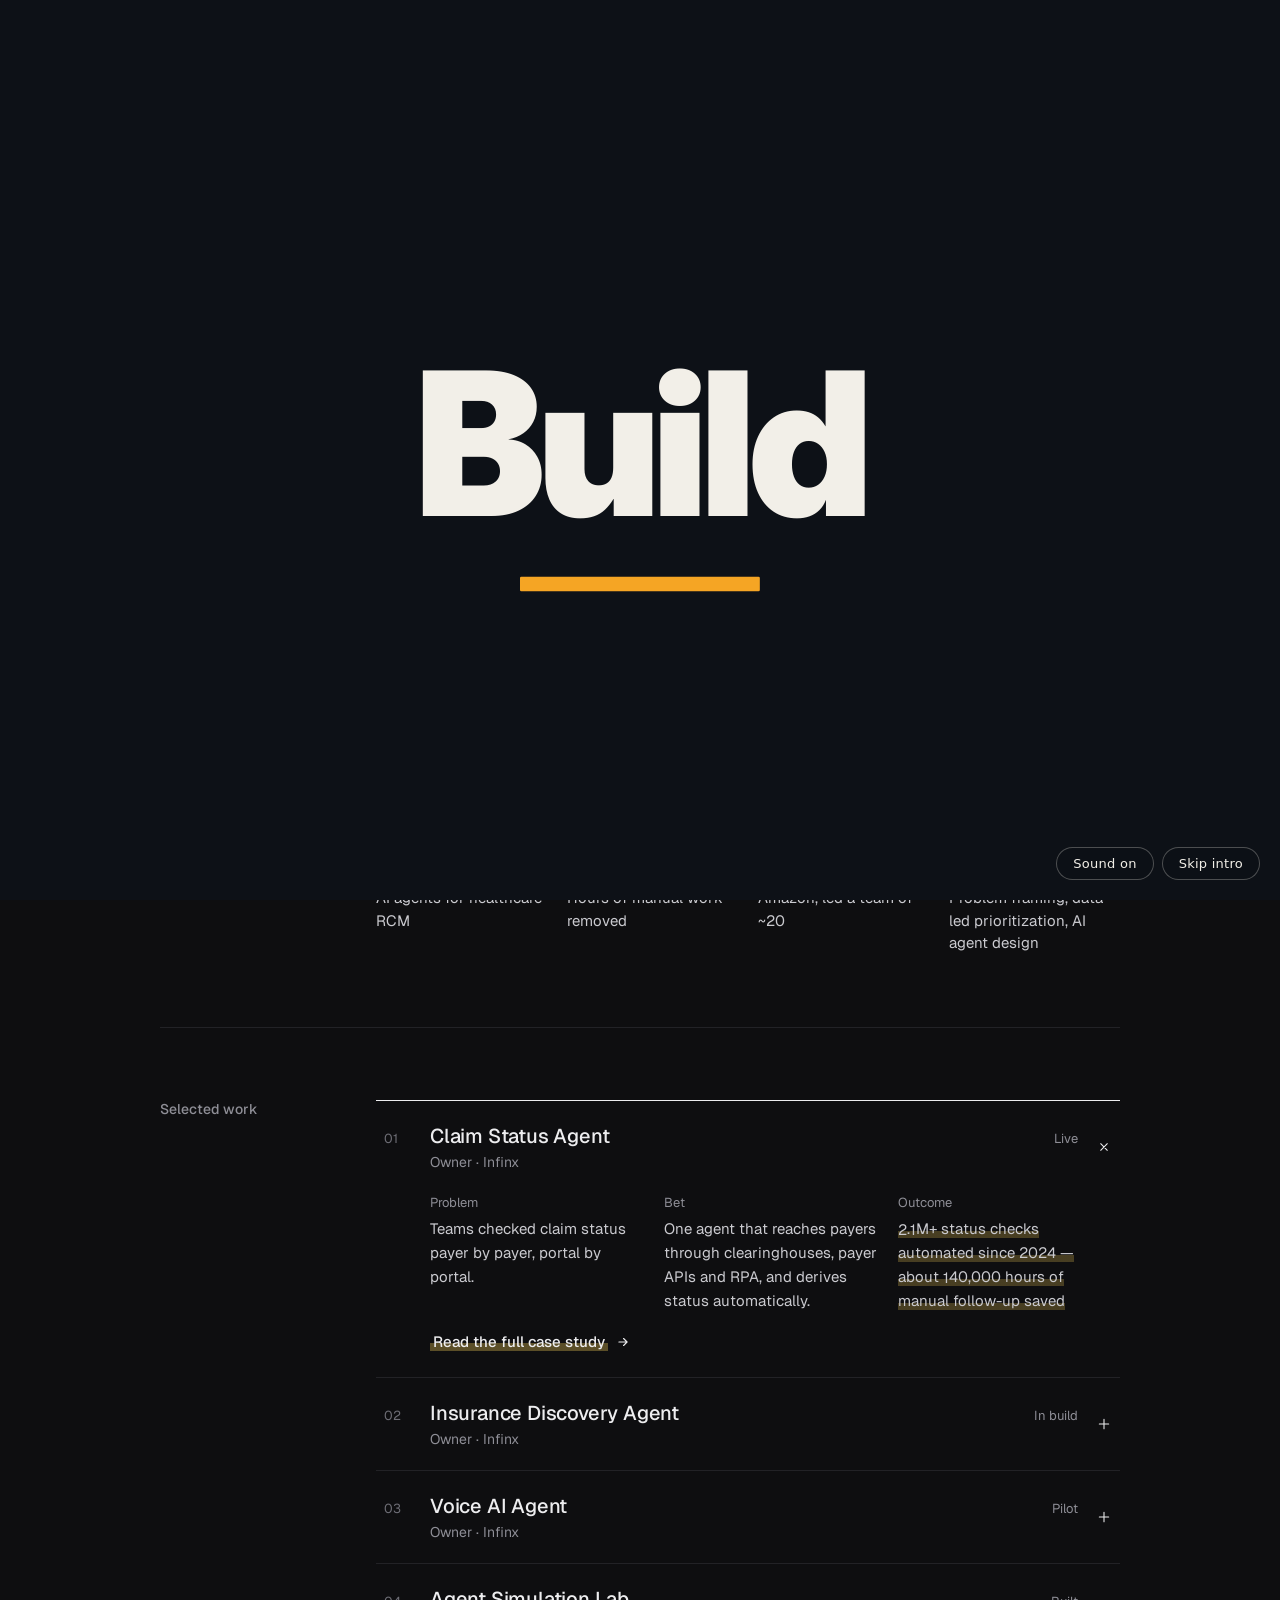
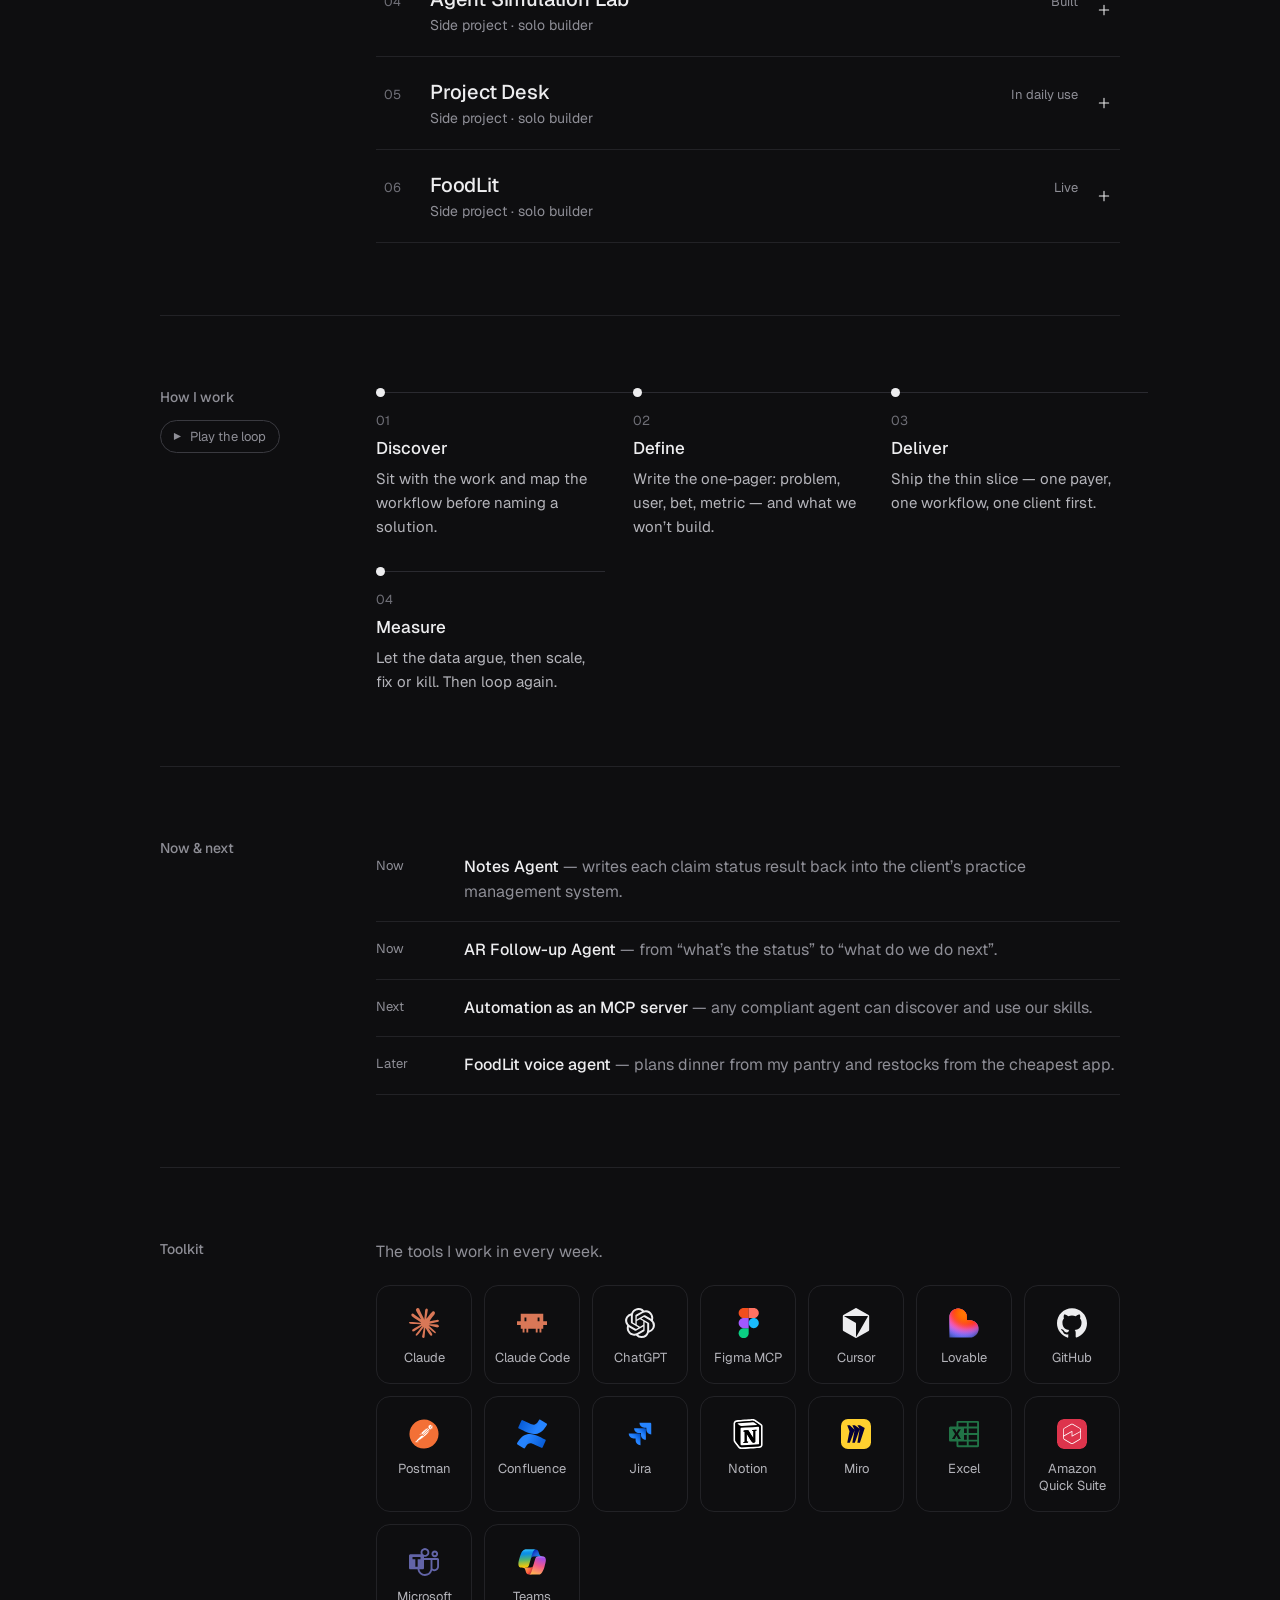
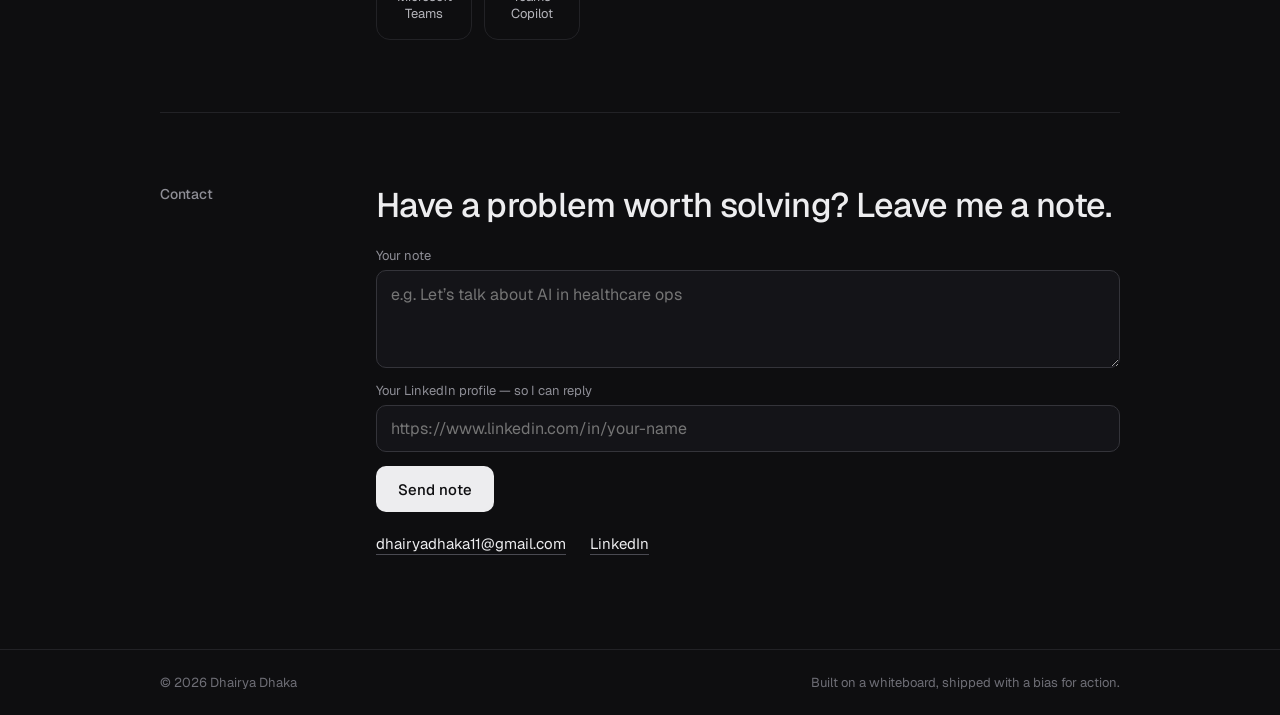
==== commit 0b42fcd8: "Version shared ui files so updates reach visitors without a stale cache Co-Authored-By: Claude Opus " ====
--- a/index.html
+++ b/index.html
@@ -8,7 +8,7 @@
 <meta name="description" content="Dhairya Dhaka — Product Manager building AI agents for healthcare operations.">
 <link rel="preconnect" href="https://fonts.googleapis.com">
 <link href="https://fonts.googleapis.com/css2?family=Geist:wght@300;400;500;600&amp;family=Caveat:wght@600&amp;display=swap" rel="stylesheet">
-<link rel="stylesheet" href="assets/ui.css">
+<link rel="stylesheet" href="assets/ui.css?v=2">
 <style>
 body{margin:0;background:#FFFFFF}
 html{scroll-behavior:smooth}
@@ -103,7 +103,7 @@
 </head>
 <body>
 <div id="root"></div>
-<script src="assets/ui.js"></script>
+<script src="assets/ui.js?v=2"></script>
 <script src="assets/react.production.min.js"></script>
 <script src="assets/react-dom.production.min.js"></script>
 <script>
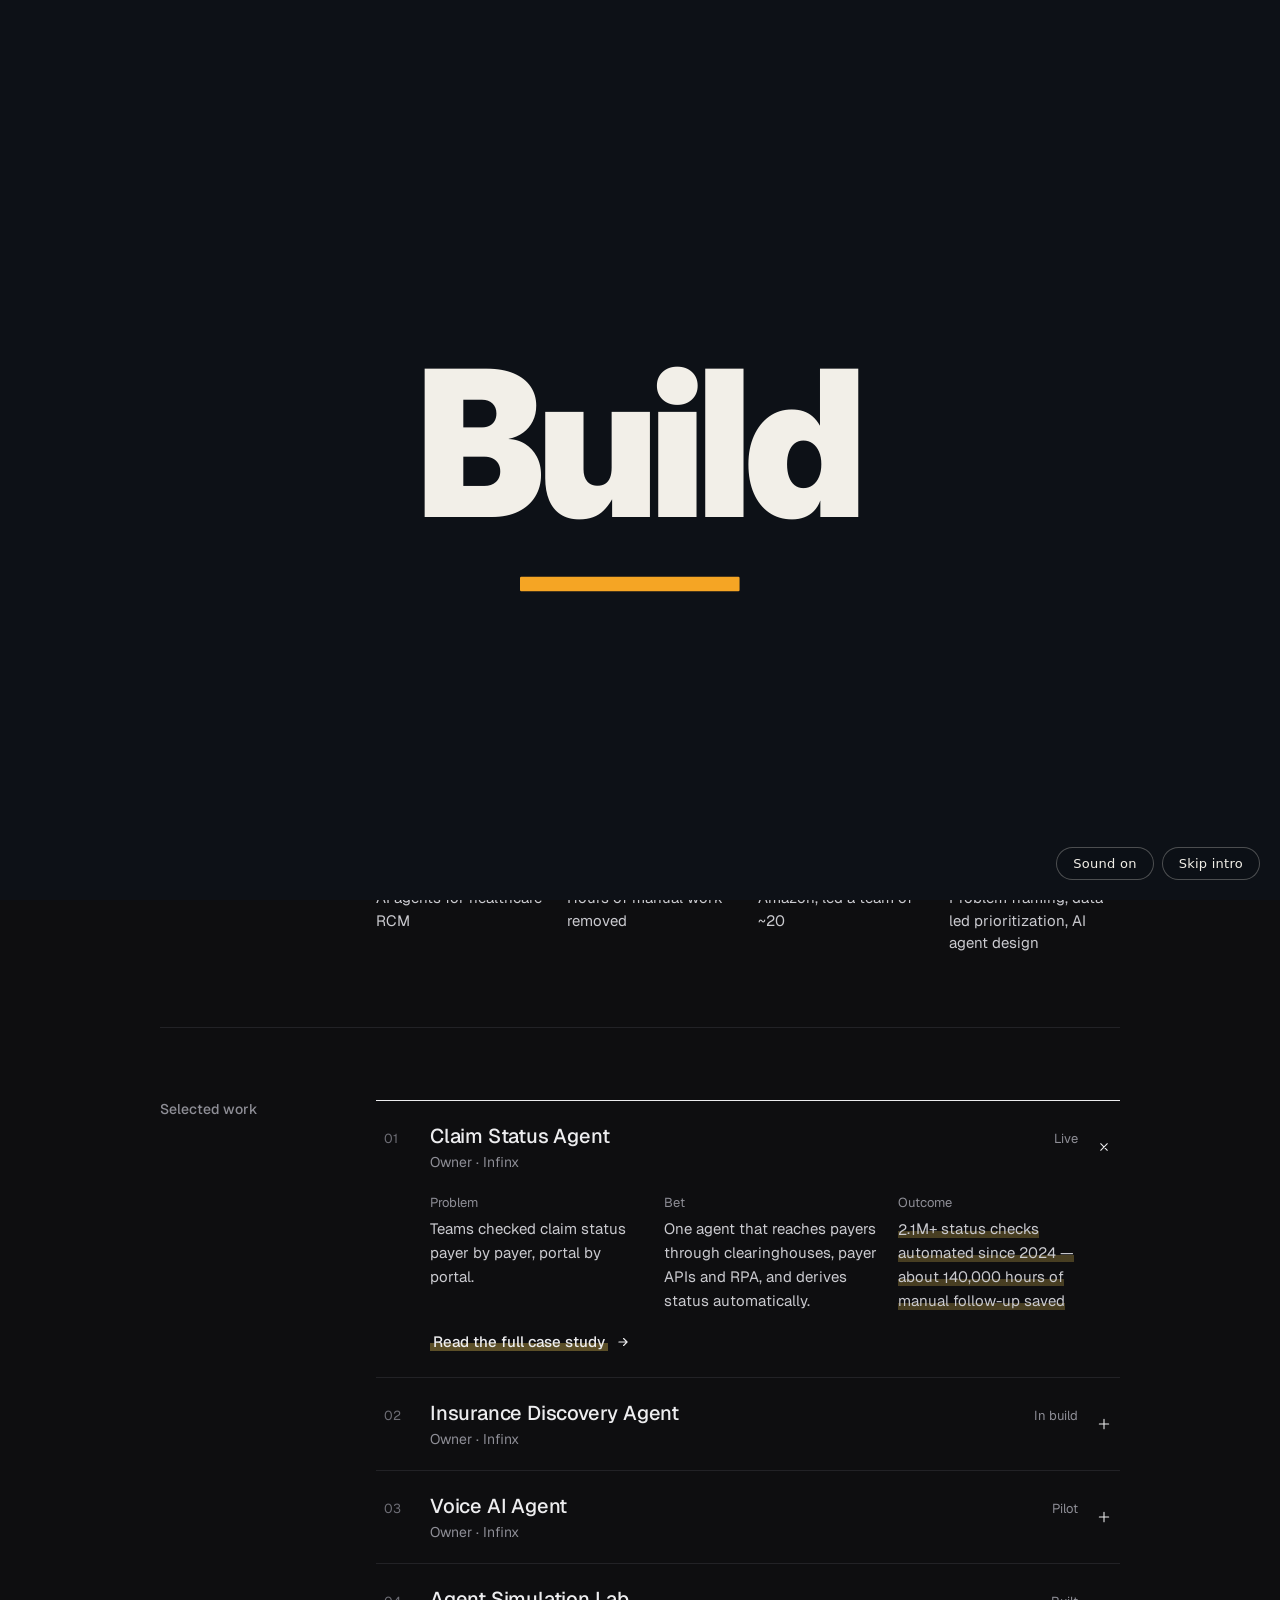
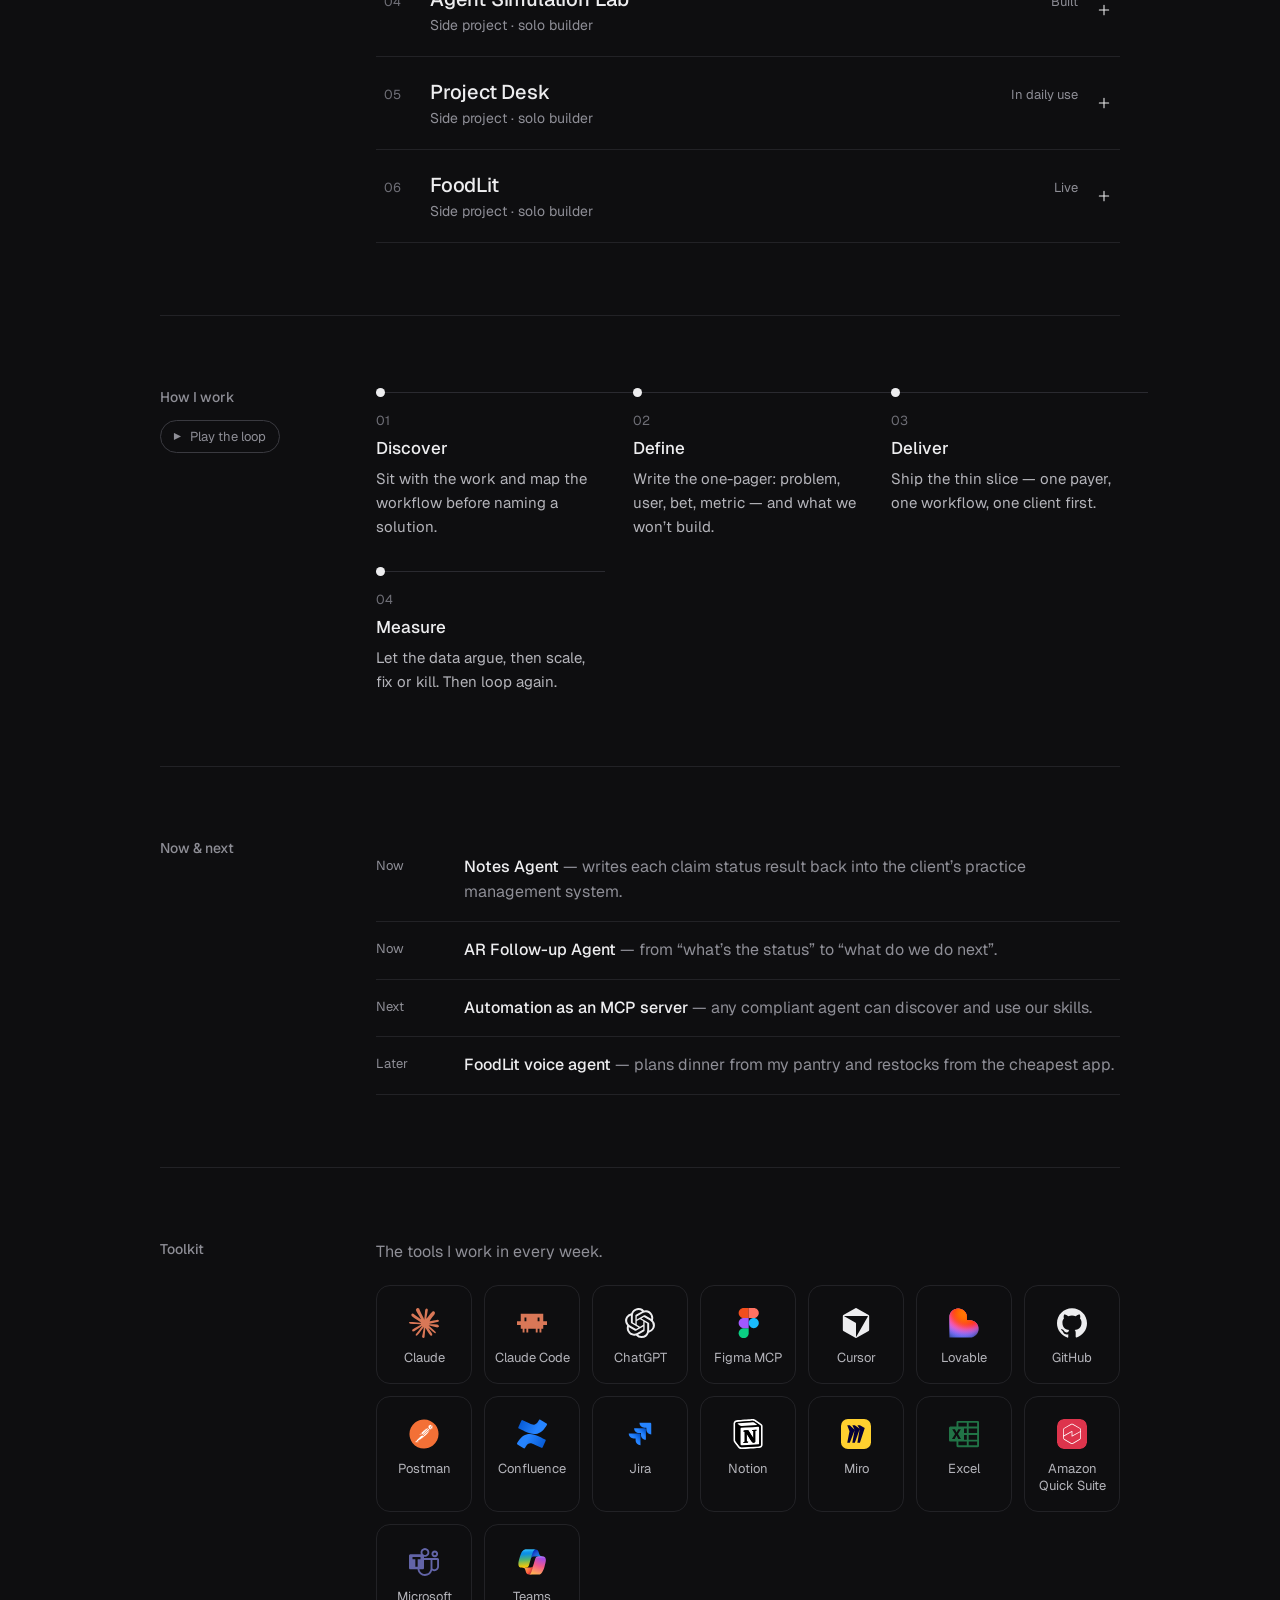
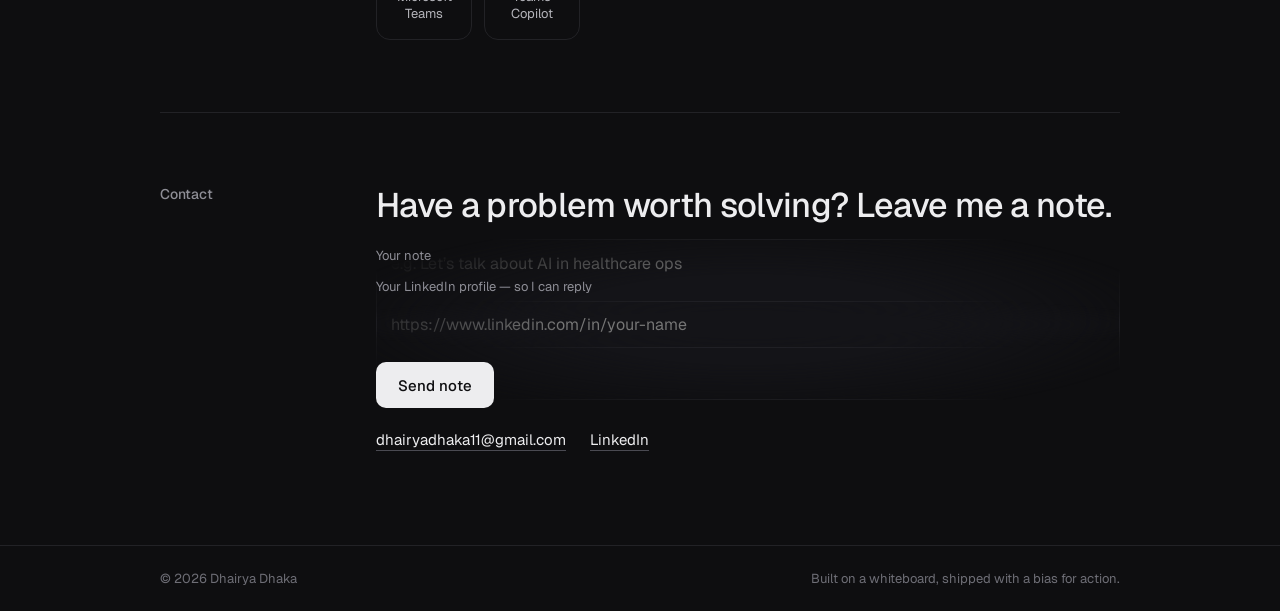
==== commit de7653de: "Replace the dot portrait with a subtle dot field behind the hero Co-Authored-By: Claude Opus 5.5 <no" ====
--- a/index.html
+++ b/index.html
@@ -8,7 +8,7 @@
 <meta name="description" content="Dhairya Dhaka — Product Manager building AI agents for healthcare operations.">
 <link rel="preconnect" href="https://fonts.googleapis.com">
 <link href="https://fonts.googleapis.com/css2?family=Geist:wght@300;400;500;600&amp;family=Caveat:wght@600&amp;display=swap" rel="stylesheet">
-<link rel="stylesheet" href="assets/ui.css?v=2">
+<link rel="stylesheet" href="assets/ui.css?v=3">
 <style>
 body{margin:0;background:#FFFFFF}
 html{scroll-behavior:smooth}
@@ -103,7 +103,7 @@
 </head>
 <body>
 <div id="root"></div>
-<script src="assets/ui.js?v=2"></script>
+<script src="assets/ui.js?v=3"></script>
 <script src="assets/react.production.min.js"></script>
 <script src="assets/react-dom.production.min.js"></script>
 <script>
@@ -113,7 +113,7 @@
 function T(v){return v==null||v===false?'':String(v);}
 function ST(css){var o={};if(!css)return o;String(css).split(';').forEach(function(d){var i=d.indexOf(':');if(i<0)return;var k=d.slice(0,i).trim(),v=d.slice(i+1).trim();if(!k)return;if(k.indexOf('--')!==0){if(k.indexOf('-webkit-')===0)k='Webkit'+k.slice(8);else if(k.indexOf('-moz-')===0)k='Moz'+k.slice(5);k=k.replace(/-([a-z])/g,function(m,c){return c.toUpperCase();});}o[k]=v;});return o;}
 class DCLogic extends React.Component{render(){var S=this.renderVals();return TEMPLATE(S);}}
-function TEMPLATE(S){return h("div",{style:ST("font-family: 'Geist', system-ui, sans-serif; color: #18181B; background: #FFFFFF; min-height: 100vh")},h("header",{style:ST("position: sticky; top: 0; z-index: 50; background: rgba(255,255,255,0.88); backdrop-filter: blur(10px); -webkit-backdrop-filter: blur(10px); border-bottom: 1px solid #EFEFEC")},h("nav",{style:ST("max-width: 960px; margin: 0 auto; padding: 16px 24px; display: flex; flex-wrap: wrap; justify-content: space-between; align-items: center; gap: 12px")},h("a",{"href":"#top","onClick":L(S,"jump"),style:ST("text-decoration: none; display: flex; align-items: center; gap: 10px; font-weight: 500; font-size: 15px")},h("span",{"aria-hidden":"true",style:ST("width: 14px; height: 14px; background: #FFE58A; border: 1px solid #18181B; rotate: -6deg")}),"Dhairya Dhaka"),h("div",{style:ST("display: flex; flex-wrap: wrap; gap: 24px; font-size: 14px")},h("a",{"className":("m-link m-nav "+T(L(S,"nav.about"))+""),"href":"#about","onClick":L(S,"jump")},"About"),h("a",{"className":("m-link m-nav "+T(L(S,"nav.work"))+""),"href":"#work","onClick":L(S,"jump")},"Work"),h("a",{"className":("m-link m-nav "+T(L(S,"nav.approach"))+""),"href":"#approach","onClick":L(S,"jump")},"Approach"),h("a",{"className":("m-link m-nav "+T(L(S,"nav.now"))+""),"href":"#now","onClick":L(S,"jump")},"Now"),h("a",{"className":("m-link m-nav "+T(L(S,"nav.contact"))+""),"href":"#contact","onClick":L(S,"jump"),style:ST("color: #18181B; font-weight: 500")},"Contact"),h("a",{"className":"m-theme","href":"dark.html",ref:L(S,"setThemeLink"),"onClick":L(S,"themeClick"),"aria-label":"Switch to dark mode","title":"Switch to dark mode",style:ST("display: inline-flex; align-items: center; justify-content: center; width: 34px; height: 34px; margin: -8px 0; border: 1px solid currentColor; border-radius: 999px; color: #18181B; text-decoration: none")},h("svg",{"width":"16","height":"16","viewBox":"0 0 24 24","fill":"none","stroke":"currentColor","strokeWidth":"1.8","strokeLinecap":"round","strokeLinejoin":"round","aria-hidden":"true"},h("path",{"d":"M20 14.5A8 8 0 0 1 9.5 4a8 8 0 1 0 10.5 10.5z"}))))),h("div",{"className":"m-progress","aria-hidden":"true"})),h("main",{style:ST("max-width: 960px; margin: 0 auto; padding: 0 24px")},h("section",{"id":"top",style:ST("padding: 112px 0 96px; display: flex; flex-wrap: wrap; gap: 40px; align-items: flex-end; justify-content: space-between")},h("div",{style:ST("flex: 1 1 480px; min-width: 0; display: flex; flex-direction: column; gap: 24px")},h("span",{"className":"h-up",style:ST("--d: .05s; font-size: 14px; color: #6B6B70")},"Product Manager · Pune, India"),h("h1",{style:ST("margin: 0; font-size: clamp(40px, 6vw, 64px); font-weight: 500; line-height: 1.05; letter-spacing: -0.035em")},h("span",{"className":"w"},h("span",{style:ST("--d: .12s")},"I"))," ",h("span",{"className":"w"},h("span",{style:ST("--d: .18s")},"turn"))," ",h("span",{"className":"w"},h("span",{style:ST("--d: .24s")},"messy"))," ",h("span",{"className":"w"},h("span",{style:ST("--d: .30s")},"whiteboards"))," ",h("span",{"className":"w"},h("span",{style:ST("--d: .36s")},"into"))," ",h("span",{"className":"w"},h("span",{style:ST("--d: .44s")},h("span",{"className":"hl-sweep",style:ST("background: linear-gradient(transparent 60%, #FFE58A 60%); padding: 0 2px")},"shipped products.")))),h("p",{"className":"h-up",style:ST("--d: .6s; margin: 0; font-size: 18px; line-height: 1.65; color: #4A4A50; max-width: 520px")},"Product Manager at Infinx Healthcare, building AI agents that take the busywork out of healthcare revenue cycle."),h("div",{"className":"h-up",style:ST("--d: .75s; display: flex; flex-wrap: wrap; gap: 20px; align-items: center; margin-top: 4px")},h("a",{"className":"m-btn","href":"#work","onClick":L(S,"jump"),style:ST("text-decoration: none; background: #18181B; color: #FFFFFF; font-size: 15px; font-weight: 500; padding: 13px 20px; border-radius: 10px; display: inline-flex; align-items: center; gap: 8px")},"See my work ",h("svg",{"width":"14","height":"14","viewBox":"0 0 24 24","fill":"none","stroke":"currentColor","strokeWidth":"2","strokeLinecap":"round","strokeLinejoin":"round","aria-hidden":"true"},h("path",{"d":"M5 12h14M13 6l6 6-6 6"}))),h("a",{"className":"m-link","href":"#contact","onClick":L(S,"jump"),style:ST("font-size: 15px; color: #18181B; text-decoration: underline; text-underline-offset: 5px; text-decoration-color: #C9C9C4")},"Get in touch"))),h("figure",{"className":"ph-tilt",ref:L(S,"setFig"),"onMouseMove":L(S,"tilt"),"onMouseLeave":L(S,"untilt"),style:ST("flex: 0 0 auto; margin: 0; position: relative")},h("img",{"className":"ph-in","src":"assets/dhairya.jpg","alt":"Portrait of Dhairya Dhaka",style:ST("display: block; width: 200px; height: 240px; object-fit: cover; object-position: 50% 28%; border-radius: 14px; filter: grayscale(1)")}),h("canvas",{"className":"ph-in m-dots","aria-hidden":"true",style:ST("width: 200px; height: 240px; border-radius: 14px; background: #0B0B0C")}),h("figcaption",{"className":"tag-pop",style:ST("position: absolute; right: -14px; bottom: -18px; font-family: 'Caveat', cursive; font-size: 22px; background: #FFE58A; padding: 2px 10px; rotate: -4deg")},"hi, I’m Dhairya"))),h("section",{"id":"about","className":"m-in m-sec",style:ST("padding: 72px 0; border-top: 1px solid #EFEFEC; display: flex; flex-wrap: wrap; gap: 24px 56px")},h("h2",{style:ST("flex: 0 0 160px; margin: 0; font-size: 14px; font-weight: 500; color: #6B6B70")},"About"),h("div",{style:ST("flex: 1 1 480px; min-width: 0; display: flex; flex-direction: column; gap: 18px; font-size: 17px; line-height: 1.75; color: #33333A")},h("p",{style:ST("margin: 0")},"I own the Claim Status Agent at Infinx, work on the Eligibility & Benefits Agent, and build AI agents that take repetitive work off revenue cycle and prior authorization teams."),h("p",{style:ST("margin: 0")},"Before product, I led a team of ~20 in quality operations at Amazon. That’s where I learned to obsess over defects, process and the customer on the other end."),h("dl",{style:ST("margin: 12px 0 0; display: grid; grid-template-columns: repeat(auto-fit, minmax(150px, 1fr)); gap: 20px; font-size: 15px; line-height: 1.5")},h("div",null,h("dt",{style:ST("font-size: 13px; color: #6B6B70; margin-bottom: 4px")},"Focus"),h("dd",{style:ST("margin: 0")},"AI agents for healthcare RCM")),h("div",null,h("dt",{style:ST("font-size: 13px; color: #6B6B70; margin-bottom: 4px")},"North star"),h("dd",{style:ST("margin: 0")},"Hours of manual follow-up removed")),h("div",null,h("dt",{style:ST("font-size: 13px; color: #6B6B70; margin-bottom: 4px")},"Before"),h("dd",{style:ST("margin: 0")},"Amazon, led a team of ~20"))))),h("section",{"id":"work","className":"m-in m-sec",style:ST("padding: 72px 0; border-top: 1px solid #EFEFEC; display: flex; flex-wrap: wrap; gap: 24px 56px")},h("h2",{style:ST("flex: 0 0 160px; margin: 0; font-size: 14px; font-weight: 500; color: #6B6B70")},"Selected work"),h("div",{style:ST("flex: 1 1 480px; min-width: 0; display: flex; flex-direction: column; border-top: 1px solid #18181B")},(L(S,"cases")||[]).map(function(it,i){return (function(S){return h(React.Fragment,{key:i},h("div",{"className":"m-st",style:ST(("--i: "+T(L(S,"$index"))+"; border-bottom: 1px solid #EFEFEC"))},h("button",{"type":"button","className":"m-row","onClick":L(S,"c.toggle"),"aria-expanded":L(S,"c.expanded"),style:ST("width: 100%; background: transparent; border: 0; padding: 22px 8px; display: flex; align-items: baseline; gap: 18px; text-align: left; cursor: pointer")},h("span",{"className":"m-num",style:ST("flex: 0 0 28px; font-size: 13px; color: #9A9AA0")},T(L(S,"c.num"))),h("span",{style:ST("flex: 1 1 auto; min-width: 0; display: flex; flex-direction: column; gap: 4px")},h("span",{"className":"m-title",style:ST("font-size: 20px; font-weight: 500; letter-spacing: -0.01em")},T(L(S,"c.title"))),h("span",{style:ST("font-size: 14px; color: #6B6B70")},T(L(S,"c.role")))),h("span",{style:ST("flex: 0 0 auto; font-size: 13px; color: #6B6B70; white-space: nowrap")},T(L(S,"c.status"))),h("svg",{"className":L(S,"c.plusCls"),"width":"16","height":"16","viewBox":"0 0 24 24","fill":"none","stroke":"#18181B","strokeWidth":"1.6","strokeLinecap":"round","aria-hidden":"true",style:ST("flex: 0 0 auto; align-self: center")},h("path",{"d":"M12 5v14M5 12h14"}))),h("div",{"className":L(S,"c.accCls")},h("div",null,h("div",{style:ST("padding: 0 8px 18px 54px; display: grid; grid-template-columns: repeat(auto-fit, minmax(180px, 1fr)); gap: 20px; font-size: 15px; line-height: 1.6; color: #33333A")},h("div",null,h("div",{style:ST("font-size: 13px; color: #6B6B70; margin-bottom: 4px")},"Problem"),T(L(S,"c.problem"))),h("div",null,h("div",{style:ST("font-size: 13px; color: #6B6B70; margin-bottom: 4px")},"Bet"),T(L(S,"c.bet"))),h("div",null,h("div",{style:ST("font-size: 13px; color: #6B6B70; margin-bottom: 4px")},"Outcome"),h("span",{style:ST("background: linear-gradient(transparent 62%, #FFF1B8 62%)")},(window.DDUI?DDUI.roll(h,L(S,"c.outcome")):T(L(S,"c.outcome")))))),h("a",{"className":"m-case","href":L(S,"c.href"),style:ST("margin: 0 8px 26px 54px; text-decoration: none; display: inline-flex; align-items: center; gap: 8px; font-size: 15px; font-weight: 500")},"Read the full case study ",h("svg",{"width":"14","height":"14","viewBox":"0 0 24 24","fill":"none","stroke":"currentColor","strokeWidth":"2","strokeLinecap":"round","strokeLinejoin":"round","aria-hidden":"true"},h("path",{"d":"M5 12h14M13 6l6 6-6 6"})))))));})(Object.assign({},S,{"c":it,$index:i}));}))),h("section",{"id":"approach","className":"m-in m-sec",style:ST("padding: 72px 0; border-top: 1px solid #EFEFEC; display: flex; flex-wrap: wrap; gap: 24px 56px")},h("div",{style:ST("flex: 0 0 160px; display: flex; flex-direction: column; align-items: flex-start; gap: 14px")},h("h2",{style:ST("margin: 0; font-size: 14px; font-weight: 500; color: #6B6B70")},"How I work"),h("button",{"type":"button","className":"m-play","onClick":L(S,"steps.play"),"aria-pressed":L(S,"steps.pressed")},h("span",{"className":"m-play-ic","aria-hidden":"true"},L(S,"steps.icon")),L(S,"steps.label"))),h("ol",{"className":L(S,"steps.wrap"),style:ST("flex: 1 1 480px; min-width: 0; margin: 0; padding: 0; list-style: none; display: grid; grid-template-columns: repeat(auto-fit, minmax(180px, 1fr)); gap: 28px")},h("li",{"className":("m-step m-st "+T(L(S,"steps.cls.0"))),"tabIndex":0,"aria-current":L(S,"steps.cur.0"),"onClick":L(S,"steps.pick.0"),"onKeyDown":L(S,"steps.key.0"),style:ST("--i: 0; display: flex; flex-direction: column; gap: 8px")},h("span",{"className":"m-dot","aria-hidden":"true",style:ST("--i: 0")}),h("span",{style:ST("font-size: 13px; color: #9A9AA0")},"01"),h("span",{"className":"m-step-title",style:ST("font-size: 17px; font-weight: 500")},"Discover"),h("span",{style:ST("font-size: 15px; line-height: 1.6; color: #4A4A50")},"Sit with the work and map the workflow before naming a solution.")),h("li",{"className":("m-step m-st "+T(L(S,"steps.cls.1"))),"tabIndex":0,"aria-current":L(S,"steps.cur.1"),"onClick":L(S,"steps.pick.1"),"onKeyDown":L(S,"steps.key.1"),style:ST("--i: 1; display: flex; flex-direction: column; gap: 8px")},h("span",{"className":"m-dot","aria-hidden":"true",style:ST("--i: 1")}),h("span",{style:ST("font-size: 13px; color: #9A9AA0")},"02"),h("span",{"className":"m-step-title",style:ST("font-size: 17px; font-weight: 500")},"Define"),h("span",{style:ST("font-size: 15px; line-height: 1.6; color: #4A4A50")},"Write the one-pager: problem, user, bet, metric — and what we won’t build.")),h("li",{"className":("m-step m-st "+T(L(S,"steps.cls.2"))),"tabIndex":0,"aria-current":L(S,"steps.cur.2"),"onClick":L(S,"steps.pick.2"),"onKeyDown":L(S,"steps.key.2"),style:ST("--i: 2; display: flex; flex-direction: column; gap: 8px")},h("span",{"className":"m-dot","aria-hidden":"true",style:ST("--i: 2")}),h("span",{style:ST("font-size: 13px; color: #9A9AA0")},"03"),h("span",{"className":"m-step-title",style:ST("font-size: 17px; font-weight: 500")},"Deliver"),h("span",{style:ST("font-size: 15px; line-height: 1.6; color: #4A4A50")},"Ship the thin slice — one payer, one workflow, one client first.")),h("li",{"className":("m-step m-st "+T(L(S,"steps.cls.3"))),"tabIndex":0,"aria-current":L(S,"steps.cur.3"),"onClick":L(S,"steps.pick.3"),"onKeyDown":L(S,"steps.key.3"),style:ST("--i: 3; display: flex; flex-direction: column; gap: 8px")},h("span",{"className":"m-dot","aria-hidden":"true",style:ST("--i: 3")}),h("span",{style:ST("font-size: 13px; color: #9A9AA0")},"04"),h("span",{"className":"m-step-title",style:ST("font-size: 17px; font-weight: 500")},"Measure"),h("span",{style:ST("font-size: 15px; line-height: 1.6; color: #4A4A50")},"Let the data argue, then scale, fix or kill. Then loop again.")))),h("section",{"id":"now","className":"m-in m-sec",style:ST("padding: 72px 0; border-top: 1px solid #EFEFEC; display: flex; flex-wrap: wrap; gap: 24px 56px")},h("h2",{style:ST("flex: 0 0 160px; margin: 0; font-size: 14px; font-weight: 500; color: #6B6B70")},"Now & next"),h("div",{style:ST("flex: 1 1 480px; min-width: 0; display: flex; flex-direction: column")},h("div",{"className":"m-st",style:ST("--i: 0; display: flex; flex-wrap: wrap; gap: 6px 24px; padding: 16px 0; border-bottom: 1px solid #EFEFEC")},h("span",{style:ST("flex: 0 0 64px; font-size: 13px; color: #6B6B70; padding-top: 2px")},"Now"),h("span",{style:ST("flex: 1 1 300px; font-size: 16px; line-height: 1.55")},h("strong",{style:ST("font-weight: 500")},"Notes Agent")," ",h("span",{style:ST("color: #6B6B70")},"— writes each claim status result back into the client’s practice management system."))),h("div",{"className":"m-st",style:ST("--i: 1; display: flex; flex-wrap: wrap; gap: 6px 24px; padding: 16px 0; border-bottom: 1px solid #EFEFEC")},h("span",{style:ST("flex: 0 0 64px; font-size: 13px; color: #6B6B70; padding-top: 2px")},"Now"),h("span",{style:ST("flex: 1 1 300px; font-size: 16px; line-height: 1.55")},h("strong",{style:ST("font-weight: 500")},"AR Follow-up Agent")," ",h("span",{style:ST("color: #6B6B70")},"— from “what’s the status” to “what do we do next”."))),h("div",{"className":"m-st",style:ST("--i: 2; display: flex; flex-wrap: wrap; gap: 6px 24px; padding: 16px 0; border-bottom: 1px solid #EFEFEC")},h("span",{style:ST("flex: 0 0 64px; font-size: 13px; color: #6B6B70; padding-top: 2px")},"Next"),h("span",{style:ST("flex: 1 1 300px; font-size: 16px; line-height: 1.55")},h("strong",{style:ST("font-weight: 500")},"Automation as an MCP server")," ",h("span",{style:ST("color: #6B6B70")},"— any compliant agent can discover and use our skills."))),h("div",{"className":"m-st",style:ST("--i: 3; display: flex; flex-wrap: wrap; gap: 6px 24px; padding: 16px 0; border-bottom: 1px solid #EFEFEC")},h("span",{style:ST("flex: 0 0 64px; font-size: 13px; color: #6B6B70; padding-top: 2px")},"Later"),h("span",{style:ST("flex: 1 1 300px; font-size: 16px; line-height: 1.55")},h("strong",{style:ST("font-weight: 500")},"FoodLit voice agent")," ",h("span",{style:ST("color: #6B6B70")},"— plans dinner from my pantry and restocks from the cheapest app."))))),h("section",{"id":"tools","className":"m-in m-sec",style:ST("padding: 72px 0; border-top: 1px solid #EFEFEC; display: flex; flex-wrap: wrap; gap: 24px 56px")},h("h2",{style:ST("flex: 0 0 160px; margin: 0; font-size: 14px; font-weight: 500; color: #6B6B70")},"Toolkit"),h("div",{style:ST("flex: 1 1 480px; min-width: 0; display: flex; flex-direction: column; gap: 20px")},h("p",{style:ST("margin: 0; font-size: 16px; line-height: 1.55; color: #6B6B70")},"The tools I work in every week."),h("ul",{style:ST("list-style: none; margin: 0; padding: 0; display: grid; grid-template-columns: repeat(auto-fill, minmax(96px, 1fr)); gap: 12px")},h("li",{"className":"m-tool m-st",style:ST("--i: 0; display: flex; flex-direction: column; align-items: center; gap: 12px; padding: 22px 8px 16px; border: 1px solid #EFEFEC; border-radius: 14px; text-align: center")},h("img",{"className":"m-logo-img","src":"assets/tools/claude.svg","alt":"","width":"30","height":"30",style:ST("display: block; width: 30px; height: 30px; object-fit: contain")}),h("span",{style:ST("font-size: 13px; line-height: 1.3; color: #4A4A50")},"Claude")),h("li",{"className":"m-tool m-st",style:ST("--i: 1; display: flex; flex-direction: column; align-items: center; gap: 12px; padding: 22px 8px 16px; border: 1px solid #EFEFEC; border-radius: 14px; text-align: center")},h("img",{"className":"m-logo-img","src":"assets/tools/claudecode.svg","alt":"","width":"30","height":"30",style:ST("display: block; width: 30px; height: 30px; object-fit: contain")}),h("span",{style:ST("font-size: 13px; line-height: 1.3; color: #4A4A50")},"Claude Code")),h("li",{"className":"m-tool m-st",style:ST("--i: 2; display: flex; flex-direction: column; align-items: center; gap: 12px; padding: 22px 8px 16px; border: 1px solid #EFEFEC; border-radius: 14px; text-align: center")},h("span",{"className":"m-logo","aria-hidden":"true",style:ST("--logo: url(assets/tools/chatgpt.svg); color: #18181B")}),h("span",{style:ST("font-size: 13px; line-height: 1.3; color: #4A4A50")},"ChatGPT")),h("li",{"className":"m-tool m-st",style:ST("--i: 3; display: flex; flex-direction: column; align-items: center; gap: 12px; padding: 22px 8px 16px; border: 1px solid #EFEFEC; border-radius: 14px; text-align: center")},h("img",{"className":"m-logo-img","src":"assets/tools/figma.svg","alt":"","width":"30","height":"30",style:ST("display: block; width: 30px; height: 30px; object-fit: contain")}),h("span",{style:ST("font-size: 13px; line-height: 1.3; color: #4A4A50")},"Figma MCP")),h("li",{"className":"m-tool m-st",style:ST("--i: 4; display: flex; flex-direction: column; align-items: center; gap: 12px; padding: 22px 8px 16px; border: 1px solid #EFEFEC; border-radius: 14px; text-align: center")},h("span",{"className":"m-logo","aria-hidden":"true",style:ST("--logo: url(assets/tools/cursor.svg); color: #18181B")}),h("span",{style:ST("font-size: 13px; line-height: 1.3; color: #4A4A50")},"Cursor")),h("li",{"className":"m-tool m-st",style:ST("--i: 5; display: flex; flex-direction: column; align-items: center; gap: 12px; padding: 22px 8px 16px; border: 1px solid #EFEFEC; border-radius: 14px; text-align: center")},h("img",{"className":"m-logo-img","src":"assets/tools/lovable.svg","alt":"","width":"30","height":"30",style:ST("display: block; width: 30px; height: 30px; object-fit: contain")}),h("span",{style:ST("font-size: 13px; line-height: 1.3; color: #4A4A50")},"Lovable")),h("li",{"className":"m-tool m-st",style:ST("--i: 6; display: flex; flex-direction: column; align-items: center; gap: 12px; padding: 22px 8px 16px; border: 1px solid #EFEFEC; border-radius: 14px; text-align: center")},h("span",{"className":"m-logo","aria-hidden":"true",style:ST("--logo: url(assets/tools/github.svg); color: #18181B")}),h("span",{style:ST("font-size: 13px; line-height: 1.3; color: #4A4A50")},"GitHub")),h("li",{"className":"m-tool m-st",style:ST("--i: 7; display: flex; flex-direction: column; align-items: center; gap: 12px; padding: 22px 8px 16px; border: 1px solid #EFEFEC; border-radius: 14px; text-align: center")},h("img",{"className":"m-logo-img","src":"assets/tools/postman.svg","alt":"","width":"30","height":"30",style:ST("display: block; width: 30px; height: 30px; object-fit: contain")}),h("span",{style:ST("font-size: 13px; line-height: 1.3; color: #4A4A50")},"Postman")),h("li",{"className":"m-tool m-st",style:ST("--i: 8; display: flex; flex-direction: column; align-items: center; gap: 12px; padding: 22px 8px 16px; border: 1px solid #EFEFEC; border-radius: 14px; text-align: center")},h("img",{"className":"m-logo-img","src":"assets/tools/confluence.svg","alt":"","width":"30","height":"30",style:ST("display: block; width: 30px; height: 30px; object-fit: contain")}),h("span",{style:ST("font-size: 13px; line-height: 1.3; color: #4A4A50")},"Confluence")),h("li",{"className":"m-tool m-st",style:ST("--i: 9; display: flex; flex-direction: column; align-items: center; gap: 12px; padding: 22px 8px 16px; border: 1px solid #EFEFEC; border-radius: 14px; text-align: center")},h("img",{"className":"m-logo-img","src":"assets/tools/jira.svg","alt":"","width":"30","height":"30",style:ST("display: block; width: 30px; height: 30px; object-fit: contain")}),h("span",{style:ST("font-size: 13px; line-height: 1.3; color: #4A4A50")},"Jira")),h("li",{"className":"m-tool m-st",style:ST("--i: 10; display: flex; flex-direction: column; align-items: center; gap: 12px; padding: 22px 8px 16px; border: 1px solid #EFEFEC; border-radius: 14px; text-align: center")},h("img",{"className":"m-logo-img","src":"assets/tools/notion.svg","alt":"","width":"30","height":"30",style:ST("display: block; width: 30px; height: 30px; object-fit: contain")}),h("span",{style:ST("font-size: 13px; line-height: 1.3; color: #4A4A50")},"Notion")),h("li",{"className":"m-tool m-st",style:ST("--i: 11; display: flex; flex-direction: column; align-items: center; gap: 12px; padding: 22px 8px 16px; border: 1px solid #EFEFEC; border-radius: 14px; text-align: center")},h("img",{"className":"m-logo-img","src":"assets/tools/miro.svg","alt":"","width":"30","height":"30",style:ST("display: block; width: 30px; height: 30px; object-fit: contain")}),h("span",{style:ST("font-size: 13px; line-height: 1.3; color: #4A4A50")},"Miro")),h("li",{"className":"m-tool m-st",style:ST("--i: 12; display: flex; flex-direction: column; align-items: center; gap: 12px; padding: 22px 8px 16px; border: 1px solid #EFEFEC; border-radius: 14px; text-align: center")},h("img",{"className":"m-logo-img","src":"assets/tools/excel.svg","alt":"","width":"30","height":"30",style:ST("display: block; width: 30px; height: 30px; object-fit: contain")}),h("span",{style:ST("font-size: 13px; line-height: 1.3; color: #4A4A50")},"Excel")),h("li",{"className":"m-tool m-st",style:ST("--i: 13; display: flex; flex-direction: column; align-items: center; gap: 12px; padding: 22px 8px 16px; border: 1px solid #EFEFEC; border-radius: 14px; text-align: center")},h("img",{"className":"m-logo-img","src":"assets/tools/quicksuite.svg","alt":"","width":"30","height":"30",style:ST("display: block; width: 30px; height: 30px; object-fit: contain")}),h("span",{style:ST("font-size: 13px; line-height: 1.3; color: #4A4A50")},"Amazon Quick Suite")),h("li",{"className":"m-tool m-st",style:ST("--i: 14; display: flex; flex-direction: column; align-items: center; gap: 12px; padding: 22px 8px 16px; border: 1px solid #EFEFEC; border-radius: 14px; text-align: center")},h("img",{"className":"m-logo-img","src":"assets/tools/teams.svg","alt":"","width":"30","height":"30",style:ST("display: block; width: 30px; height: 30px; object-fit: contain")}),h("span",{style:ST("font-size: 13px; line-height: 1.3; color: #4A4A50")},"Microsoft Teams")),h("li",{"className":"m-tool m-st",style:ST("--i: 15; display: flex; flex-direction: column; align-items: center; gap: 12px; padding: 22px 8px 16px; border: 1px solid #EFEFEC; border-radius: 14px; text-align: center")},h("img",{"className":"m-logo-img","src":"assets/tools/copilot.svg","alt":"","width":"30","height":"30",style:ST("display: block; width: 30px; height: 30px; object-fit: contain")}),h("span",{style:ST("font-size: 13px; line-height: 1.3; color: #4A4A50")},"Teams Copilot"))))),h("section",{"id":"contact","className":"m-in m-sec",style:ST("padding: 72px 0 96px; border-top: 1px solid #EFEFEC; display: flex; flex-wrap: wrap; gap: 24px 56px")},h("h2",{style:ST("flex: 0 0 160px; margin: 0; font-size: 14px; font-weight: 500; color: #6B6B70")},"Contact"),h("div",{style:ST("flex: 1 1 480px; min-width: 0; display: flex; flex-direction: column; gap: 22px")},h("p",{style:ST("margin: 0; font-size: clamp(26px, 3.4vw, 34px); font-weight: 500; line-height: 1.2; letter-spacing: -0.02em")},"Have a problem worth solving? Leave me a note."),h("form",{"onSubmit":L(S,"submitNote"),"noValidate":true,style:ST("position: relative; display: flex; flex-direction: column; gap: 14px")},h("label",{"htmlFor":"m-note",style:ST("font-size: 13px; color: #6B6B70")},"Your note"),h("textarea",{"className":"m-field","id":"m-note","rows":"3","maxLength":"280","value":L(S,"draft"),"onChange":L(S,"onDraft"),"placeholder":"e.g. Let’s talk about AI in healthcare ops",style:ST("box-sizing: border-box; padding: 12px 14px; font: inherit; font-size: 16px; line-height: 1.5; border: 1px solid #D9D9D4; border-radius: 10px; background: #FFFFFF; color: #18181B; resize: vertical; margin-top: -8px")}),h("label",{"htmlFor":"m-li",style:ST("font-size: 13px; color: #6B6B70")},"Your LinkedIn profile — so I can reply"),h("input",{"className":"m-field","id":"m-li","type":"url","inputMode":"url","autoComplete":"url","value":L(S,"linkedin"),"onChange":L(S,"onLinkedin"),"placeholder":"https://www.linkedin.com/in/your-name","aria-invalid":L(S,"liInvalid"),"aria-describedby":"m-msg",style:ST(L(S,"liStyle"))}),h("input",{"type":"text","name":"_gotcha","tabIndex":"-1","autoComplete":"off","value":L(S,"gotcha"),"onChange":L(S,"onGotcha"),"aria-hidden":"true",style:ST("position: absolute; left: -9999px; width: 1px; height: 1px; opacity: 0")}),h("div",{style:ST("display: flex; flex-wrap: wrap; align-items: center; gap: 16px")},h("button",{"type":"submit","className":"m-btn","disabled":L(S,"sending"),style:ST("min-height: 46px; padding: 12px 22px; background: #18181B; color: #FFFFFF; border: 0; border-radius: 10px; font-size: 15px; font-weight: 500; cursor: pointer")},T(L(S,"submitLabel"))),h("span",{"id":"m-msg","role":"status","aria-live":"polite",style:ST(L(S,"msgStyle"))},T(L(S,"formMsg"))))),h("div",{style:ST("display: flex; flex-wrap: wrap; gap: 24px; font-size: 15px")},h("a",{"className":"m-link","href":"mailto:dhairyadhaka11@gmail.com",style:ST("color: #18181B; text-decoration: underline; text-underline-offset: 5px; text-decoration-color: #C9C9C4")},"dhairyadhaka11@gmail.com"),h("a",{"className":"m-link","href":"https://www.linkedin.com/in/dhairya-dhaka/","target":"_blank","rel":"noopener noreferrer",style:ST("color: #18181B; text-decoration: underline; text-underline-offset: 5px; text-decoration-color: #C9C9C4")},"LinkedIn"))))),h("footer",{style:ST("border-top: 1px solid #EFEFEC")},h("div",{style:ST("max-width: 960px; margin: 0 auto; padding: 24px; display: flex; flex-wrap: wrap; justify-content: space-between; gap: 8px; font-size: 13px; color: #9A9AA0")},h("span",null,"© 2026 Dhairya Dhaka"),h("span",null,"Built on a whiteboard, shipped with a bias for action."))));}
+function TEMPLATE(S){return h("div",{style:ST("font-family: 'Geist', system-ui, sans-serif; color: #18181B; background: #FFFFFF; min-height: 100vh")},h("header",{style:ST("position: sticky; top: 0; z-index: 50; background: rgba(255,255,255,0.88); backdrop-filter: blur(10px); -webkit-backdrop-filter: blur(10px); border-bottom: 1px solid #EFEFEC")},h("nav",{style:ST("max-width: 960px; margin: 0 auto; padding: 16px 24px; display: flex; flex-wrap: wrap; justify-content: space-between; align-items: center; gap: 12px")},h("a",{"href":"#top","onClick":L(S,"jump"),style:ST("text-decoration: none; display: flex; align-items: center; gap: 10px; font-weight: 500; font-size: 15px")},h("span",{"aria-hidden":"true",style:ST("width: 14px; height: 14px; background: #FFE58A; border: 1px solid #18181B; rotate: -6deg")}),"Dhairya Dhaka"),h("div",{style:ST("display: flex; flex-wrap: wrap; gap: 24px; font-size: 14px")},h("a",{"className":("m-link m-nav "+T(L(S,"nav.about"))+""),"href":"#about","onClick":L(S,"jump")},"About"),h("a",{"className":("m-link m-nav "+T(L(S,"nav.work"))+""),"href":"#work","onClick":L(S,"jump")},"Work"),h("a",{"className":("m-link m-nav "+T(L(S,"nav.approach"))+""),"href":"#approach","onClick":L(S,"jump")},"Approach"),h("a",{"className":("m-link m-nav "+T(L(S,"nav.now"))+""),"href":"#now","onClick":L(S,"jump")},"Now"),h("a",{"className":("m-link m-nav "+T(L(S,"nav.contact"))+""),"href":"#contact","onClick":L(S,"jump"),style:ST("color: #18181B; font-weight: 500")},"Contact"),h("a",{"className":"m-theme","href":"dark.html",ref:L(S,"setThemeLink"),"onClick":L(S,"themeClick"),"aria-label":"Switch to dark mode","title":"Switch to dark mode",style:ST("display: inline-flex; align-items: center; justify-content: center; width: 34px; height: 34px; margin: -8px 0; border: 1px solid currentColor; border-radius: 999px; color: #18181B; text-decoration: none")},h("svg",{"width":"16","height":"16","viewBox":"0 0 24 24","fill":"none","stroke":"currentColor","strokeWidth":"1.8","strokeLinecap":"round","strokeLinejoin":"round","aria-hidden":"true"},h("path",{"d":"M20 14.5A8 8 0 0 1 9.5 4a8 8 0 1 0 10.5 10.5z"}))))),h("div",{"className":"m-progress","aria-hidden":"true"})),h("main",{style:ST("max-width: 960px; margin: 0 auto; padding: 0 24px")},h("section",{"id":"top",style:ST("position: relative; padding: 112px 0 96px; display: flex; flex-wrap: wrap; gap: 40px; align-items: flex-end; justify-content: space-between")},h("canvas",{"className":"m-field","aria-hidden":"true"}),h("div",{style:ST("flex: 1 1 480px; min-width: 0; display: flex; flex-direction: column; gap: 24px")},h("span",{"className":"h-up",style:ST("--d: .05s; font-size: 14px; color: #6B6B70")},"Product Manager · Pune, India"),h("h1",{style:ST("margin: 0; font-size: clamp(40px, 6vw, 64px); font-weight: 500; line-height: 1.05; letter-spacing: -0.035em")},h("span",{"className":"w"},h("span",{style:ST("--d: .12s")},"I"))," ",h("span",{"className":"w"},h("span",{style:ST("--d: .18s")},"turn"))," ",h("span",{"className":"w"},h("span",{style:ST("--d: .24s")},"messy"))," ",h("span",{"className":"w"},h("span",{style:ST("--d: .30s")},"whiteboards"))," ",h("span",{"className":"w"},h("span",{style:ST("--d: .36s")},"into"))," ",h("span",{"className":"w"},h("span",{style:ST("--d: .44s")},h("span",{"className":"hl-sweep",style:ST("background: linear-gradient(transparent 60%, #FFE58A 60%); padding: 0 2px")},"shipped products.")))),h("p",{"className":"h-up",style:ST("--d: .6s; margin: 0; font-size: 18px; line-height: 1.65; color: #4A4A50; max-width: 520px")},"Product Manager at Infinx Healthcare, building AI agents that take the busywork out of healthcare revenue cycle."),h("div",{"className":"h-up",style:ST("--d: .75s; display: flex; flex-wrap: wrap; gap: 20px; align-items: center; margin-top: 4px")},h("a",{"className":"m-btn","href":"#work","onClick":L(S,"jump"),style:ST("text-decoration: none; background: #18181B; color: #FFFFFF; font-size: 15px; font-weight: 500; padding: 13px 20px; border-radius: 10px; display: inline-flex; align-items: center; gap: 8px")},"See my work ",h("svg",{"width":"14","height":"14","viewBox":"0 0 24 24","fill":"none","stroke":"currentColor","strokeWidth":"2","strokeLinecap":"round","strokeLinejoin":"round","aria-hidden":"true"},h("path",{"d":"M5 12h14M13 6l6 6-6 6"}))),h("a",{"className":"m-link","href":"#contact","onClick":L(S,"jump"),style:ST("font-size: 15px; color: #18181B; text-decoration: underline; text-underline-offset: 5px; text-decoration-color: #C9C9C4")},"Get in touch"))),h("figure",{"className":"ph-tilt",ref:L(S,"setFig"),"onMouseMove":L(S,"tilt"),"onMouseLeave":L(S,"untilt"),style:ST("flex: 0 0 auto; margin: 0; position: relative")},h("img",{"className":"ph-in","src":"assets/dhairya.jpg","alt":"Portrait of Dhairya Dhaka",style:ST("display: block; width: 200px; height: 240px; object-fit: cover; object-position: 50% 28%; border-radius: 14px; filter: grayscale(1)")}),h("figcaption",{"className":"tag-pop",style:ST("position: absolute; right: -14px; bottom: -18px; font-family: 'Caveat', cursive; font-size: 22px; background: #FFE58A; padding: 2px 10px; rotate: -4deg")},"hi, I’m Dhairya"))),h("section",{"id":"about","className":"m-in m-sec",style:ST("padding: 72px 0; border-top: 1px solid #EFEFEC; display: flex; flex-wrap: wrap; gap: 24px 56px")},h("h2",{style:ST("flex: 0 0 160px; margin: 0; font-size: 14px; font-weight: 500; color: #6B6B70")},"About"),h("div",{style:ST("flex: 1 1 480px; min-width: 0; display: flex; flex-direction: column; gap: 18px; font-size: 17px; line-height: 1.75; color: #33333A")},h("p",{style:ST("margin: 0")},"I own the Claim Status Agent at Infinx, work on the Eligibility & Benefits Agent, and build AI agents that take repetitive work off revenue cycle and prior authorization teams."),h("p",{style:ST("margin: 0")},"Before product, I led a team of ~20 in quality operations at Amazon. That’s where I learned to obsess over defects, process and the customer on the other end."),h("dl",{style:ST("margin: 12px 0 0; display: grid; grid-template-columns: repeat(auto-fit, minmax(150px, 1fr)); gap: 20px; font-size: 15px; line-height: 1.5")},h("div",null,h("dt",{style:ST("font-size: 13px; color: #6B6B70; margin-bottom: 4px")},"Focus"),h("dd",{style:ST("margin: 0")},"AI agents for healthcare RCM")),h("div",null,h("dt",{style:ST("font-size: 13px; color: #6B6B70; margin-bottom: 4px")},"North star"),h("dd",{style:ST("margin: 0")},"Hours of manual follow-up removed")),h("div",null,h("dt",{style:ST("font-size: 13px; color: #6B6B70; margin-bottom: 4px")},"Before"),h("dd",{style:ST("margin: 0")},"Amazon, led a team of ~20"))))),h("section",{"id":"work","className":"m-in m-sec",style:ST("padding: 72px 0; border-top: 1px solid #EFEFEC; display: flex; flex-wrap: wrap; gap: 24px 56px")},h("h2",{style:ST("flex: 0 0 160px; margin: 0; font-size: 14px; font-weight: 500; color: #6B6B70")},"Selected work"),h("div",{style:ST("flex: 1 1 480px; min-width: 0; display: flex; flex-direction: column; border-top: 1px solid #18181B")},(L(S,"cases")||[]).map(function(it,i){return (function(S){return h(React.Fragment,{key:i},h("div",{"className":"m-st",style:ST(("--i: "+T(L(S,"$index"))+"; border-bottom: 1px solid #EFEFEC"))},h("button",{"type":"button","className":"m-row","onClick":L(S,"c.toggle"),"aria-expanded":L(S,"c.expanded"),style:ST("width: 100%; background: transparent; border: 0; padding: 22px 8px; display: flex; align-items: baseline; gap: 18px; text-align: left; cursor: pointer")},h("span",{"className":"m-num",style:ST("flex: 0 0 28px; font-size: 13px; color: #9A9AA0")},T(L(S,"c.num"))),h("span",{style:ST("flex: 1 1 auto; min-width: 0; display: flex; flex-direction: column; gap: 4px")},h("span",{"className":"m-title",style:ST("font-size: 20px; font-weight: 500; letter-spacing: -0.01em")},T(L(S,"c.title"))),h("span",{style:ST("font-size: 14px; color: #6B6B70")},T(L(S,"c.role")))),h("span",{style:ST("flex: 0 0 auto; font-size: 13px; color: #6B6B70; white-space: nowrap")},T(L(S,"c.status"))),h("svg",{"className":L(S,"c.plusCls"),"width":"16","height":"16","viewBox":"0 0 24 24","fill":"none","stroke":"#18181B","strokeWidth":"1.6","strokeLinecap":"round","aria-hidden":"true",style:ST("flex: 0 0 auto; align-self: center")},h("path",{"d":"M12 5v14M5 12h14"}))),h("div",{"className":L(S,"c.accCls")},h("div",null,h("div",{style:ST("padding: 0 8px 18px 54px; display: grid; grid-template-columns: repeat(auto-fit, minmax(180px, 1fr)); gap: 20px; font-size: 15px; line-height: 1.6; color: #33333A")},h("div",null,h("div",{style:ST("font-size: 13px; color: #6B6B70; margin-bottom: 4px")},"Problem"),T(L(S,"c.problem"))),h("div",null,h("div",{style:ST("font-size: 13px; color: #6B6B70; margin-bottom: 4px")},"Bet"),T(L(S,"c.bet"))),h("div",null,h("div",{style:ST("font-size: 13px; color: #6B6B70; margin-bottom: 4px")},"Outcome"),h("span",{style:ST("background: linear-gradient(transparent 62%, #FFF1B8 62%)")},(window.DDUI?DDUI.roll(h,L(S,"c.outcome")):T(L(S,"c.outcome")))))),h("a",{"className":"m-case","href":L(S,"c.href"),style:ST("margin: 0 8px 26px 54px; text-decoration: none; display: inline-flex; align-items: center; gap: 8px; font-size: 15px; font-weight: 500")},"Read the full case study ",h("svg",{"width":"14","height":"14","viewBox":"0 0 24 24","fill":"none","stroke":"currentColor","strokeWidth":"2","strokeLinecap":"round","strokeLinejoin":"round","aria-hidden":"true"},h("path",{"d":"M5 12h14M13 6l6 6-6 6"})))))));})(Object.assign({},S,{"c":it,$index:i}));}))),h("section",{"id":"approach","className":"m-in m-sec",style:ST("padding: 72px 0; border-top: 1px solid #EFEFEC; display: flex; flex-wrap: wrap; gap: 24px 56px")},h("div",{style:ST("flex: 0 0 160px; display: flex; flex-direction: column; align-items: flex-start; gap: 14px")},h("h2",{style:ST("margin: 0; font-size: 14px; font-weight: 500; color: #6B6B70")},"How I work"),h("button",{"type":"button","className":"m-play","onClick":L(S,"steps.play"),"aria-pressed":L(S,"steps.pressed")},h("span",{"className":"m-play-ic","aria-hidden":"true"},L(S,"steps.icon")),L(S,"steps.label"))),h("ol",{"className":L(S,"steps.wrap"),style:ST("flex: 1 1 480px; min-width: 0; margin: 0; padding: 0; list-style: none; display: grid; grid-template-columns: repeat(auto-fit, minmax(180px, 1fr)); gap: 28px")},h("li",{"className":("m-step m-st "+T(L(S,"steps.cls.0"))),"tabIndex":0,"aria-current":L(S,"steps.cur.0"),"onClick":L(S,"steps.pick.0"),"onKeyDown":L(S,"steps.key.0"),style:ST("--i: 0; display: flex; flex-direction: column; gap: 8px")},h("span",{"className":"m-dot","aria-hidden":"true",style:ST("--i: 0")}),h("span",{style:ST("font-size: 13px; color: #9A9AA0")},"01"),h("span",{"className":"m-step-title",style:ST("font-size: 17px; font-weight: 500")},"Discover"),h("span",{style:ST("font-size: 15px; line-height: 1.6; color: #4A4A50")},"Sit with the work and map the workflow before naming a solution.")),h("li",{"className":("m-step m-st "+T(L(S,"steps.cls.1"))),"tabIndex":0,"aria-current":L(S,"steps.cur.1"),"onClick":L(S,"steps.pick.1"),"onKeyDown":L(S,"steps.key.1"),style:ST("--i: 1; display: flex; flex-direction: column; gap: 8px")},h("span",{"className":"m-dot","aria-hidden":"true",style:ST("--i: 1")}),h("span",{style:ST("font-size: 13px; color: #9A9AA0")},"02"),h("span",{"className":"m-step-title",style:ST("font-size: 17px; font-weight: 500")},"Define"),h("span",{style:ST("font-size: 15px; line-height: 1.6; color: #4A4A50")},"Write the one-pager: problem, user, bet, metric — and what we won’t build.")),h("li",{"className":("m-step m-st "+T(L(S,"steps.cls.2"))),"tabIndex":0,"aria-current":L(S,"steps.cur.2"),"onClick":L(S,"steps.pick.2"),"onKeyDown":L(S,"steps.key.2"),style:ST("--i: 2; display: flex; flex-direction: column; gap: 8px")},h("span",{"className":"m-dot","aria-hidden":"true",style:ST("--i: 2")}),h("span",{style:ST("font-size: 13px; color: #9A9AA0")},"03"),h("span",{"className":"m-step-title",style:ST("font-size: 17px; font-weight: 500")},"Deliver"),h("span",{style:ST("font-size: 15px; line-height: 1.6; color: #4A4A50")},"Ship the thin slice — one payer, one workflow, one client first.")),h("li",{"className":("m-step m-st "+T(L(S,"steps.cls.3"))),"tabIndex":0,"aria-current":L(S,"steps.cur.3"),"onClick":L(S,"steps.pick.3"),"onKeyDown":L(S,"steps.key.3"),style:ST("--i: 3; display: flex; flex-direction: column; gap: 8px")},h("span",{"className":"m-dot","aria-hidden":"true",style:ST("--i: 3")}),h("span",{style:ST("font-size: 13px; color: #9A9AA0")},"04"),h("span",{"className":"m-step-title",style:ST("font-size: 17px; font-weight: 500")},"Measure"),h("span",{style:ST("font-size: 15px; line-height: 1.6; color: #4A4A50")},"Let the data argue, then scale, fix or kill. Then loop again.")))),h("section",{"id":"now","className":"m-in m-sec",style:ST("padding: 72px 0; border-top: 1px solid #EFEFEC; display: flex; flex-wrap: wrap; gap: 24px 56px")},h("h2",{style:ST("flex: 0 0 160px; margin: 0; font-size: 14px; font-weight: 500; color: #6B6B70")},"Now & next"),h("div",{style:ST("flex: 1 1 480px; min-width: 0; display: flex; flex-direction: column")},h("div",{"className":"m-st",style:ST("--i: 0; display: flex; flex-wrap: wrap; gap: 6px 24px; padding: 16px 0; border-bottom: 1px solid #EFEFEC")},h("span",{style:ST("flex: 0 0 64px; font-size: 13px; color: #6B6B70; padding-top: 2px")},"Now"),h("span",{style:ST("flex: 1 1 300px; font-size: 16px; line-height: 1.55")},h("strong",{style:ST("font-weight: 500")},"Notes Agent")," ",h("span",{style:ST("color: #6B6B70")},"— writes each claim status result back into the client’s practice management system."))),h("div",{"className":"m-st",style:ST("--i: 1; display: flex; flex-wrap: wrap; gap: 6px 24px; padding: 16px 0; border-bottom: 1px solid #EFEFEC")},h("span",{style:ST("flex: 0 0 64px; font-size: 13px; color: #6B6B70; padding-top: 2px")},"Now"),h("span",{style:ST("flex: 1 1 300px; font-size: 16px; line-height: 1.55")},h("strong",{style:ST("font-weight: 500")},"AR Follow-up Agent")," ",h("span",{style:ST("color: #6B6B70")},"— from “what’s the status” to “what do we do next”."))),h("div",{"className":"m-st",style:ST("--i: 2; display: flex; flex-wrap: wrap; gap: 6px 24px; padding: 16px 0; border-bottom: 1px solid #EFEFEC")},h("span",{style:ST("flex: 0 0 64px; font-size: 13px; color: #6B6B70; padding-top: 2px")},"Next"),h("span",{style:ST("flex: 1 1 300px; font-size: 16px; line-height: 1.55")},h("strong",{style:ST("font-weight: 500")},"Automation as an MCP server")," ",h("span",{style:ST("color: #6B6B70")},"— any compliant agent can discover and use our skills."))),h("div",{"className":"m-st",style:ST("--i: 3; display: flex; flex-wrap: wrap; gap: 6px 24px; padding: 16px 0; border-bottom: 1px solid #EFEFEC")},h("span",{style:ST("flex: 0 0 64px; font-size: 13px; color: #6B6B70; padding-top: 2px")},"Later"),h("span",{style:ST("flex: 1 1 300px; font-size: 16px; line-height: 1.55")},h("strong",{style:ST("font-weight: 500")},"FoodLit voice agent")," ",h("span",{style:ST("color: #6B6B70")},"— plans dinner from my pantry and restocks from the cheapest app."))))),h("section",{"id":"tools","className":"m-in m-sec",style:ST("padding: 72px 0; border-top: 1px solid #EFEFEC; display: flex; flex-wrap: wrap; gap: 24px 56px")},h("h2",{style:ST("flex: 0 0 160px; margin: 0; font-size: 14px; font-weight: 500; color: #6B6B70")},"Toolkit"),h("div",{style:ST("flex: 1 1 480px; min-width: 0; display: flex; flex-direction: column; gap: 20px")},h("p",{style:ST("margin: 0; font-size: 16px; line-height: 1.55; color: #6B6B70")},"The tools I work in every week."),h("ul",{style:ST("list-style: none; margin: 0; padding: 0; display: grid; grid-template-columns: repeat(auto-fill, minmax(96px, 1fr)); gap: 12px")},h("li",{"className":"m-tool m-st",style:ST("--i: 0; display: flex; flex-direction: column; align-items: center; gap: 12px; padding: 22px 8px 16px; border: 1px solid #EFEFEC; border-radius: 14px; text-align: center")},h("img",{"className":"m-logo-img","src":"assets/tools/claude.svg","alt":"","width":"30","height":"30",style:ST("display: block; width: 30px; height: 30px; object-fit: contain")}),h("span",{style:ST("font-size: 13px; line-height: 1.3; color: #4A4A50")},"Claude")),h("li",{"className":"m-tool m-st",style:ST("--i: 1; display: flex; flex-direction: column; align-items: center; gap: 12px; padding: 22px 8px 16px; border: 1px solid #EFEFEC; border-radius: 14px; text-align: center")},h("img",{"className":"m-logo-img","src":"assets/tools/claudecode.svg","alt":"","width":"30","height":"30",style:ST("display: block; width: 30px; height: 30px; object-fit: contain")}),h("span",{style:ST("font-size: 13px; line-height: 1.3; color: #4A4A50")},"Claude Code")),h("li",{"className":"m-tool m-st",style:ST("--i: 2; display: flex; flex-direction: column; align-items: center; gap: 12px; padding: 22px 8px 16px; border: 1px solid #EFEFEC; border-radius: 14px; text-align: center")},h("span",{"className":"m-logo","aria-hidden":"true",style:ST("--logo: url(assets/tools/chatgpt.svg); color: #18181B")}),h("span",{style:ST("font-size: 13px; line-height: 1.3; color: #4A4A50")},"ChatGPT")),h("li",{"className":"m-tool m-st",style:ST("--i: 3; display: flex; flex-direction: column; align-items: center; gap: 12px; padding: 22px 8px 16px; border: 1px solid #EFEFEC; border-radius: 14px; text-align: center")},h("img",{"className":"m-logo-img","src":"assets/tools/figma.svg","alt":"","width":"30","height":"30",style:ST("display: block; width: 30px; height: 30px; object-fit: contain")}),h("span",{style:ST("font-size: 13px; line-height: 1.3; color: #4A4A50")},"Figma MCP")),h("li",{"className":"m-tool m-st",style:ST("--i: 4; display: flex; flex-direction: column; align-items: center; gap: 12px; padding: 22px 8px 16px; border: 1px solid #EFEFEC; border-radius: 14px; text-align: center")},h("span",{"className":"m-logo","aria-hidden":"true",style:ST("--logo: url(assets/tools/cursor.svg); color: #18181B")}),h("span",{style:ST("font-size: 13px; line-height: 1.3; color: #4A4A50")},"Cursor")),h("li",{"className":"m-tool m-st",style:ST("--i: 5; display: flex; flex-direction: column; align-items: center; gap: 12px; padding: 22px 8px 16px; border: 1px solid #EFEFEC; border-radius: 14px; text-align: center")},h("img",{"className":"m-logo-img","src":"assets/tools/lovable.svg","alt":"","width":"30","height":"30",style:ST("display: block; width: 30px; height: 30px; object-fit: contain")}),h("span",{style:ST("font-size: 13px; line-height: 1.3; color: #4A4A50")},"Lovable")),h("li",{"className":"m-tool m-st",style:ST("--i: 6; display: flex; flex-direction: column; align-items: center; gap: 12px; padding: 22px 8px 16px; border: 1px solid #EFEFEC; border-radius: 14px; text-align: center")},h("span",{"className":"m-logo","aria-hidden":"true",style:ST("--logo: url(assets/tools/github.svg); color: #18181B")}),h("span",{style:ST("font-size: 13px; line-height: 1.3; color: #4A4A50")},"GitHub")),h("li",{"className":"m-tool m-st",style:ST("--i: 7; display: flex; flex-direction: column; align-items: center; gap: 12px; padding: 22px 8px 16px; border: 1px solid #EFEFEC; border-radius: 14px; text-align: center")},h("img",{"className":"m-logo-img","src":"assets/tools/postman.svg","alt":"","width":"30","height":"30",style:ST("display: block; width: 30px; height: 30px; object-fit: contain")}),h("span",{style:ST("font-size: 13px; line-height: 1.3; color: #4A4A50")},"Postman")),h("li",{"className":"m-tool m-st",style:ST("--i: 8; display: flex; flex-direction: column; align-items: center; gap: 12px; padding: 22px 8px 16px; border: 1px solid #EFEFEC; border-radius: 14px; text-align: center")},h("img",{"className":"m-logo-img","src":"assets/tools/confluence.svg","alt":"","width":"30","height":"30",style:ST("display: block; width: 30px; height: 30px; object-fit: contain")}),h("span",{style:ST("font-size: 13px; line-height: 1.3; color: #4A4A50")},"Confluence")),h("li",{"className":"m-tool m-st",style:ST("--i: 9; display: flex; flex-direction: column; align-items: center; gap: 12px; padding: 22px 8px 16px; border: 1px solid #EFEFEC; border-radius: 14px; text-align: center")},h("img",{"className":"m-logo-img","src":"assets/tools/jira.svg","alt":"","width":"30","height":"30",style:ST("display: block; width: 30px; height: 30px; object-fit: contain")}),h("span",{style:ST("font-size: 13px; line-height: 1.3; color: #4A4A50")},"Jira")),h("li",{"className":"m-tool m-st",style:ST("--i: 10; display: flex; flex-direction: column; align-items: center; gap: 12px; padding: 22px 8px 16px; border: 1px solid #EFEFEC; border-radius: 14px; text-align: center")},h("img",{"className":"m-logo-img","src":"assets/tools/notion.svg","alt":"","width":"30","height":"30",style:ST("display: block; width: 30px; height: 30px; object-fit: contain")}),h("span",{style:ST("font-size: 13px; line-height: 1.3; color: #4A4A50")},"Notion")),h("li",{"className":"m-tool m-st",style:ST("--i: 11; display: flex; flex-direction: column; align-items: center; gap: 12px; padding: 22px 8px 16px; border: 1px solid #EFEFEC; border-radius: 14px; text-align: center")},h("img",{"className":"m-logo-img","src":"assets/tools/miro.svg","alt":"","width":"30","height":"30",style:ST("display: block; width: 30px; height: 30px; object-fit: contain")}),h("span",{style:ST("font-size: 13px; line-height: 1.3; color: #4A4A50")},"Miro")),h("li",{"className":"m-tool m-st",style:ST("--i: 12; display: flex; flex-direction: column; align-items: center; gap: 12px; padding: 22px 8px 16px; border: 1px solid #EFEFEC; border-radius: 14px; text-align: center")},h("img",{"className":"m-logo-img","src":"assets/tools/excel.svg","alt":"","width":"30","height":"30",style:ST("display: block; width: 30px; height: 30px; object-fit: contain")}),h("span",{style:ST("font-size: 13px; line-height: 1.3; color: #4A4A50")},"Excel")),h("li",{"className":"m-tool m-st",style:ST("--i: 13; display: flex; flex-direction: column; align-items: center; gap: 12px; padding: 22px 8px 16px; border: 1px solid #EFEFEC; border-radius: 14px; text-align: center")},h("img",{"className":"m-logo-img","src":"assets/tools/quicksuite.svg","alt":"","width":"30","height":"30",style:ST("display: block; width: 30px; height: 30px; object-fit: contain")}),h("span",{style:ST("font-size: 13px; line-height: 1.3; color: #4A4A50")},"Amazon Quick Suite")),h("li",{"className":"m-tool m-st",style:ST("--i: 14; display: flex; flex-direction: column; align-items: center; gap: 12px; padding: 22px 8px 16px; border: 1px solid #EFEFEC; border-radius: 14px; text-align: center")},h("img",{"className":"m-logo-img","src":"assets/tools/teams.svg","alt":"","width":"30","height":"30",style:ST("display: block; width: 30px; height: 30px; object-fit: contain")}),h("span",{style:ST("font-size: 13px; line-height: 1.3; color: #4A4A50")},"Microsoft Teams")),h("li",{"className":"m-tool m-st",style:ST("--i: 15; display: flex; flex-direction: column; align-items: center; gap: 12px; padding: 22px 8px 16px; border: 1px solid #EFEFEC; border-radius: 14px; text-align: center")},h("img",{"className":"m-logo-img","src":"assets/tools/copilot.svg","alt":"","width":"30","height":"30",style:ST("display: block; width: 30px; height: 30px; object-fit: contain")}),h("span",{style:ST("font-size: 13px; line-height: 1.3; color: #4A4A50")},"Teams Copilot"))))),h("section",{"id":"contact","className":"m-in m-sec",style:ST("padding: 72px 0 96px; border-top: 1px solid #EFEFEC; display: flex; flex-wrap: wrap; gap: 24px 56px")},h("h2",{style:ST("flex: 0 0 160px; margin: 0; font-size: 14px; font-weight: 500; color: #6B6B70")},"Contact"),h("div",{style:ST("flex: 1 1 480px; min-width: 0; display: flex; flex-direction: column; gap: 22px")},h("p",{style:ST("margin: 0; font-size: clamp(26px, 3.4vw, 34px); font-weight: 500; line-height: 1.2; letter-spacing: -0.02em")},"Have a problem worth solving? Leave me a note."),h("form",{"onSubmit":L(S,"submitNote"),"noValidate":true,style:ST("position: relative; display: flex; flex-direction: column; gap: 14px")},h("label",{"htmlFor":"m-note",style:ST("font-size: 13px; color: #6B6B70")},"Your note"),h("textarea",{"className":"m-field","id":"m-note","rows":"3","maxLength":"280","value":L(S,"draft"),"onChange":L(S,"onDraft"),"placeholder":"e.g. Let’s talk about AI in healthcare ops",style:ST("box-sizing: border-box; padding: 12px 14px; font: inherit; font-size: 16px; line-height: 1.5; border: 1px solid #D9D9D4; border-radius: 10px; background: #FFFFFF; color: #18181B; resize: vertical; margin-top: -8px")}),h("label",{"htmlFor":"m-li",style:ST("font-size: 13px; color: #6B6B70")},"Your LinkedIn profile — so I can reply"),h("input",{"className":"m-field","id":"m-li","type":"url","inputMode":"url","autoComplete":"url","value":L(S,"linkedin"),"onChange":L(S,"onLinkedin"),"placeholder":"https://www.linkedin.com/in/your-name","aria-invalid":L(S,"liInvalid"),"aria-describedby":"m-msg",style:ST(L(S,"liStyle"))}),h("input",{"type":"text","name":"_gotcha","tabIndex":"-1","autoComplete":"off","value":L(S,"gotcha"),"onChange":L(S,"onGotcha"),"aria-hidden":"true",style:ST("position: absolute; left: -9999px; width: 1px; height: 1px; opacity: 0")}),h("div",{style:ST("display: flex; flex-wrap: wrap; align-items: center; gap: 16px")},h("button",{"type":"submit","className":"m-btn","disabled":L(S,"sending"),style:ST("min-height: 46px; padding: 12px 22px; background: #18181B; color: #FFFFFF; border: 0; border-radius: 10px; font-size: 15px; font-weight: 500; cursor: pointer")},T(L(S,"submitLabel"))),h("span",{"id":"m-msg","role":"status","aria-live":"polite",style:ST(L(S,"msgStyle"))},T(L(S,"formMsg"))))),h("div",{style:ST("display: flex; flex-wrap: wrap; gap: 24px; font-size: 15px")},h("a",{"className":"m-link","href":"mailto:dhairyadhaka11@gmail.com",style:ST("color: #18181B; text-decoration: underline; text-underline-offset: 5px; text-decoration-color: #C9C9C4")},"dhairyadhaka11@gmail.com"),h("a",{"className":"m-link","href":"https://www.linkedin.com/in/dhairya-dhaka/","target":"_blank","rel":"noopener noreferrer",style:ST("color: #18181B; text-decoration: underline; text-underline-offset: 5px; text-decoration-color: #C9C9C4")},"LinkedIn"))))),h("footer",{style:ST("border-top: 1px solid #EFEFEC")},h("div",{style:ST("max-width: 960px; margin: 0 auto; padding: 24px; display: flex; flex-wrap: wrap; justify-content: space-between; gap: 8px; font-size: 13px; color: #9A9AA0")},h("span",null,"© 2026 Dhairya Dhaka"),h("span",null,"Built on a whiteboard, shipped with a bias for action."))));}
 class Component extends DCLogic {
 constructor(props) {
 super(props);
--- a/assets/ui.css
+++ b/assets/ui.css
@@ -57,10 +57,11 @@
 @media (max-width: 560px){.ui-chart-plot,.ui-chart-x{gap:5px}.ui-chart-x>span{font-size:10.5px}.ui-bar>em{font-size:11.5px}}
 @media (prefers-reduced-motion: reduce){.ui-bar>i{transform:scaleY(1)!important}.ui-bar>em{opacity:1!important}}
 
-/* ---------- dot portrait (homepage hero) ---------- */
-/* hidden until drawn, so the real photo shows if the script never runs */
-.m-dots{position:absolute;left:0;top:0;opacity:0;transition:opacity .5s ease;cursor:crosshair;touch-action:manipulation}
-.m-dots.is-ready{opacity:1}
+/* ---------- hero dot field ---------- */
+/* sits behind the hero content, lets clicks through, and fades out towards its edges */
+.m-field{position:absolute;inset:0;width:100%;height:100%;z-index:0;pointer-events:none;color:var(--ui-ink);
+  -webkit-mask-image:radial-gradient(ellipse 72% 78% at 50% 50%,#000 35%,transparent 80%);mask-image:radial-gradient(ellipse 72% 78% at 50% 50%,#000 35%,transparent 80%)}
+.m-field ~ *{position:relative;z-index:1}
 
 /* ---------- Toolkit magnify (pointer devices only) ---------- */
 @media (hover: hover) and (pointer: fine){
